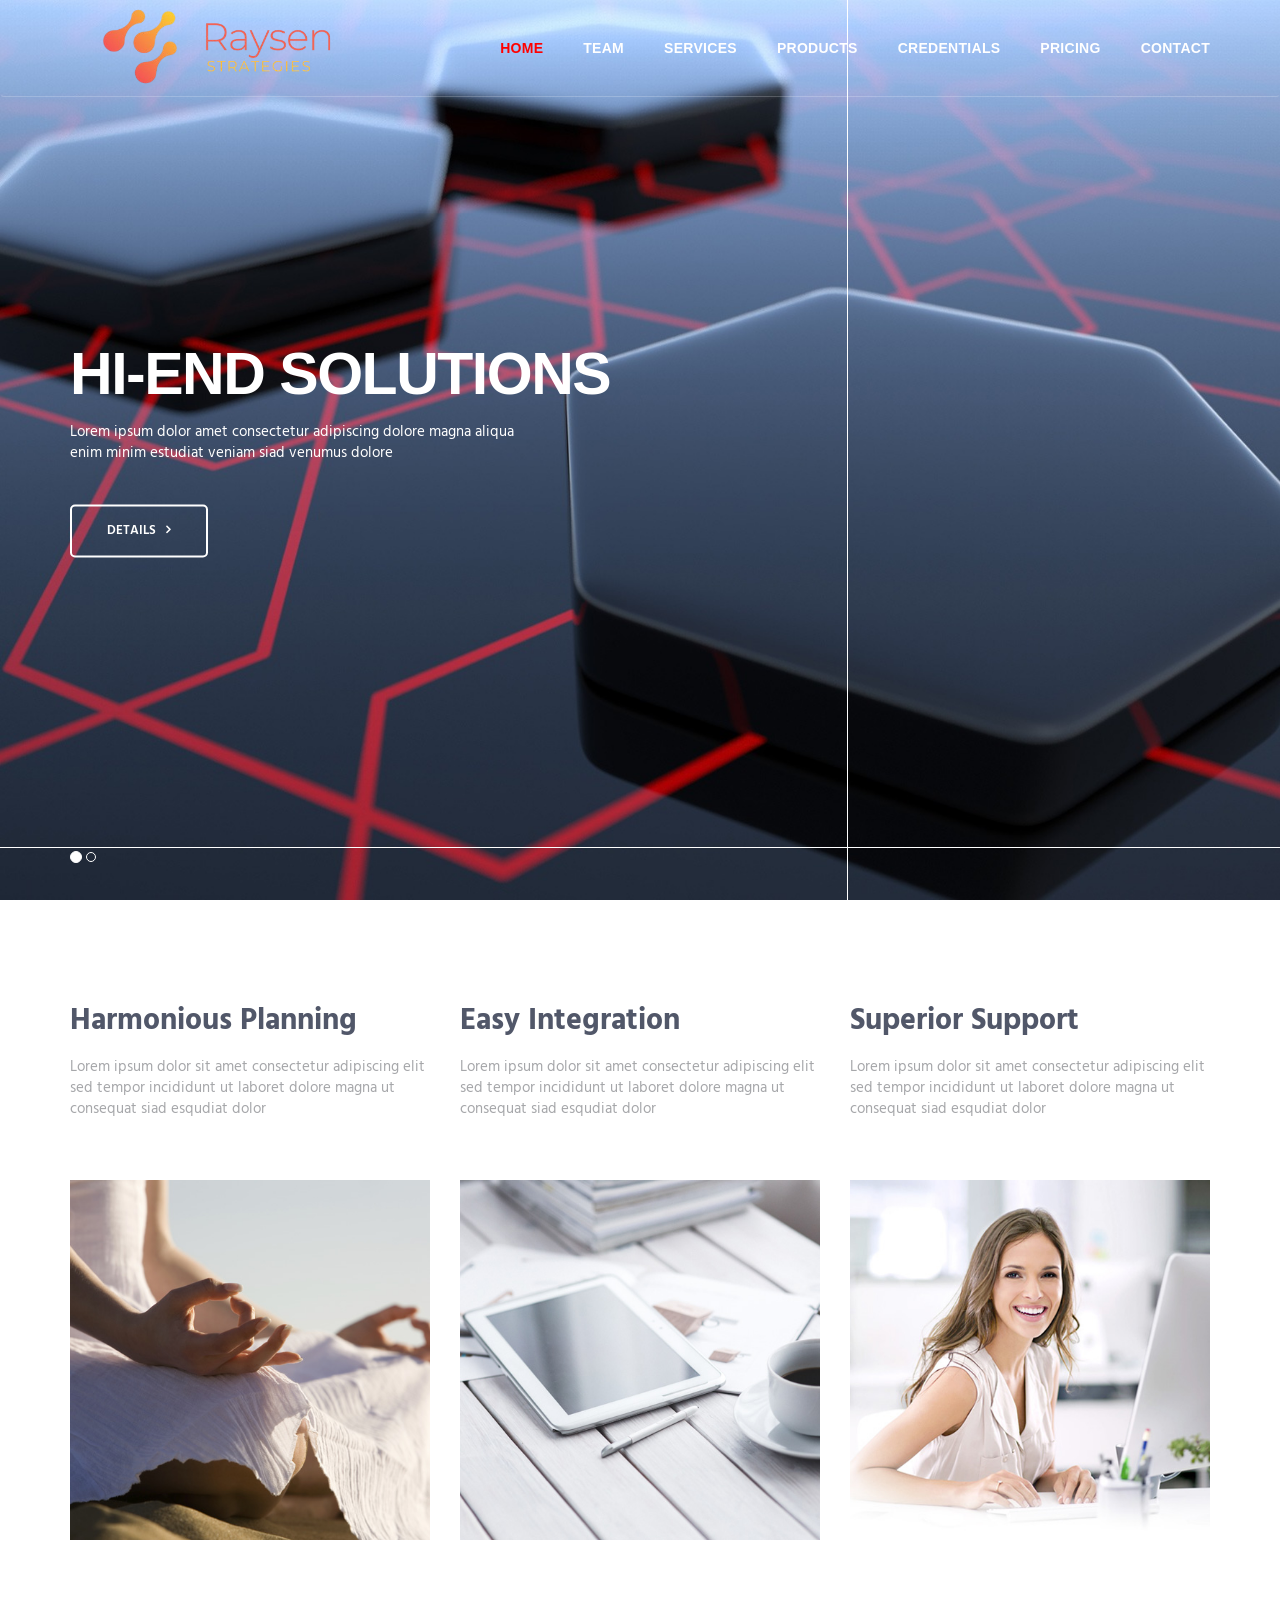
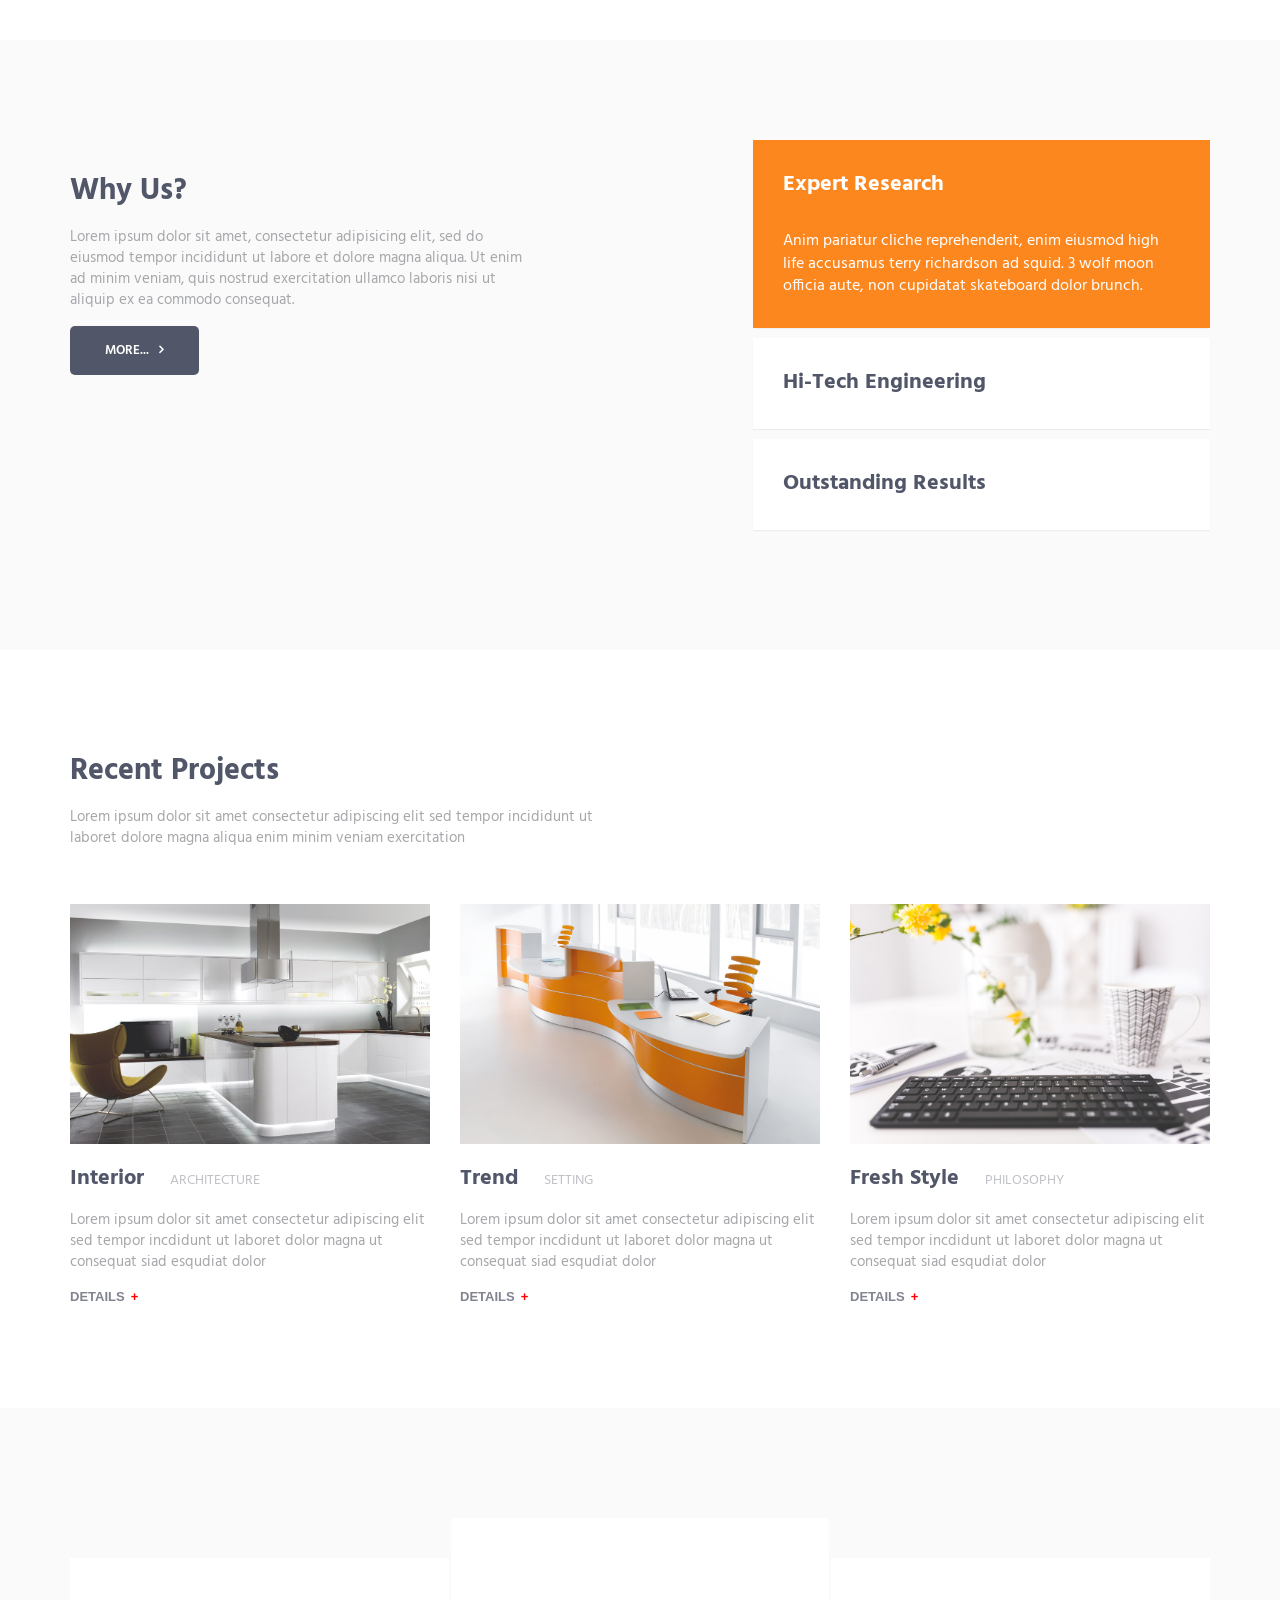
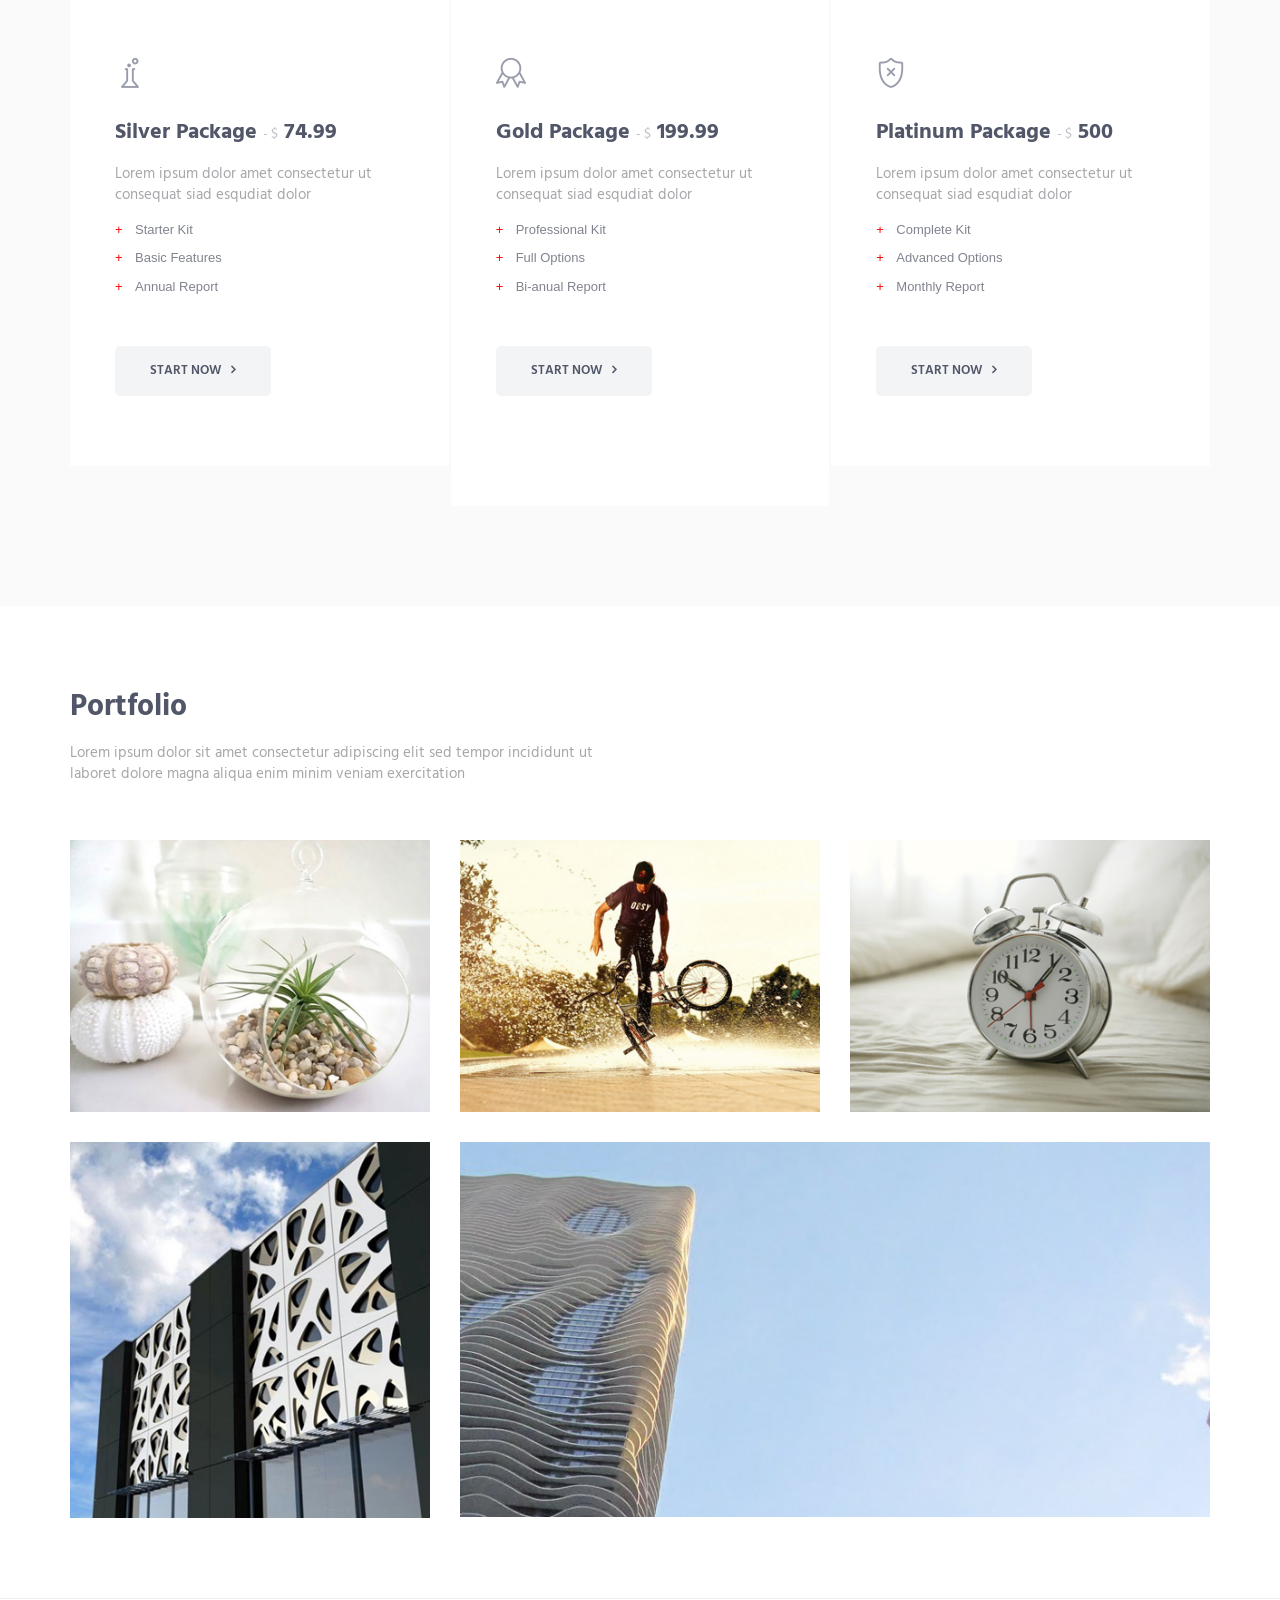
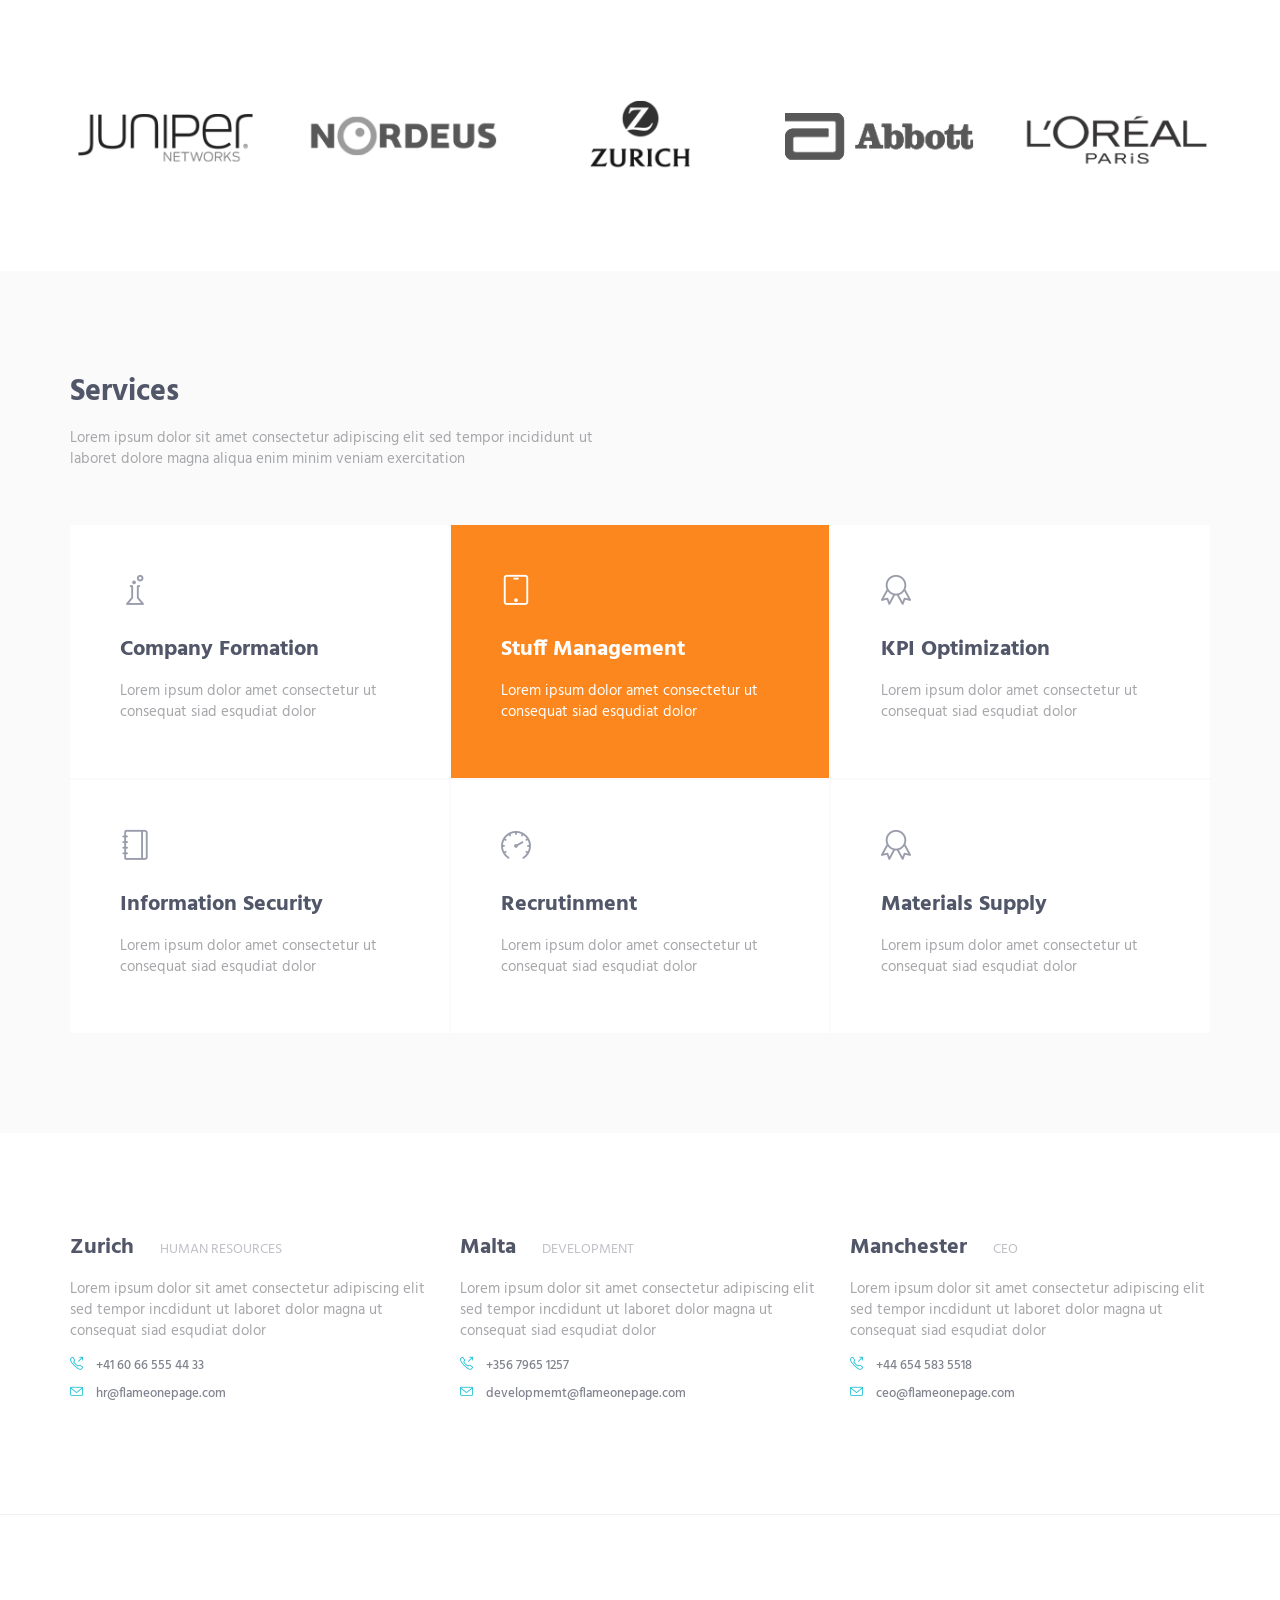
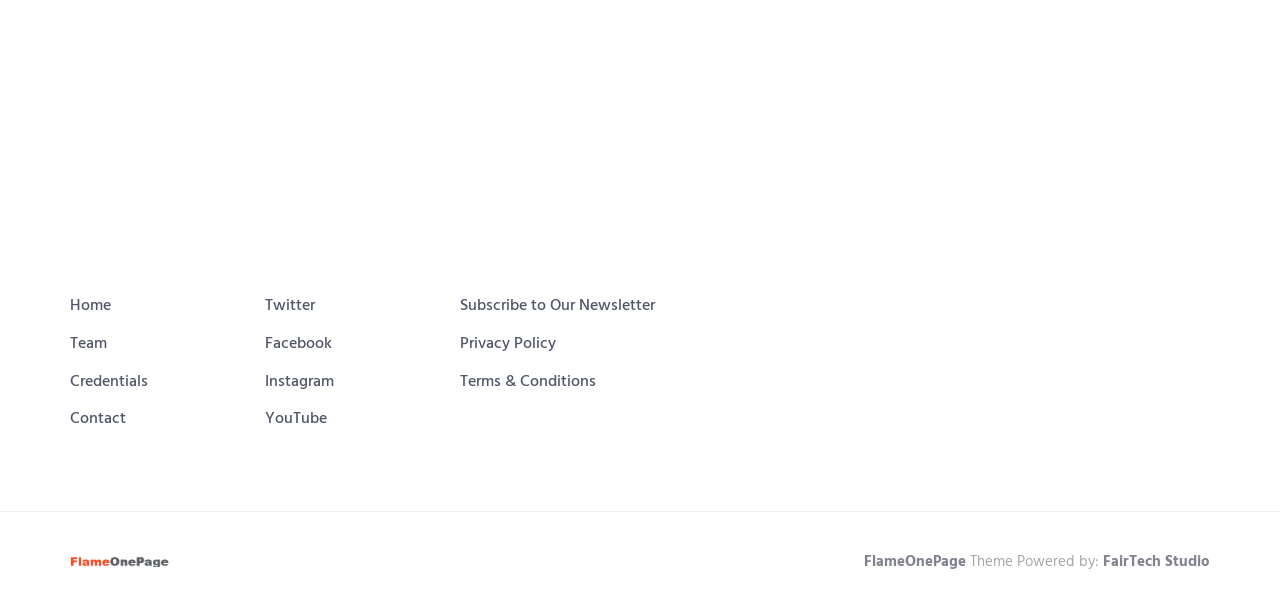
==== index.html @ 42875cc4 "initial" ====
<!DOCTYPE html>

<html lang="en" class="no-js">
   
    <head>
        <meta charset="utf-8"/>
        <title>Raysen Strategies by Shubham Rao</title>
        <meta http-equiv="X-UA-Compatible" content="IE=edge">
        <meta content="width=device-width, initial-scale=1" name="viewport"/>
        <meta content="FlameOnePage freebie theme for web startups by FairTech SEO." name="description"/>
        <meta content="FairTech" name="author"/>
        <link href="http://fonts.googleapis.com/css?family=Hind:300,400,500,600,700" rel="stylesheet" type="text/css">
		<link href="//netdna.bootstrapcdn.com/font-awesome/4.0.3/css/font-awesome.css" rel="stylesheet">
        <link href="vendor/simple-line-icons/simple-line-icons.min.css" rel="stylesheet" type="text/css"/>
        <link href="vendor/bootstrap/css/bootstrap.min.css" rel="stylesheet" type="text/css"/>
        <link href="css/animate.css" rel="stylesheet">
        <link href="vendor/swiper/css/swiper.min.css" rel="stylesheet" type="text/css"/>
        <link href="css/layout.min.css" rel="stylesheet" type="text/css"/>
        <link rel="shortcut icon" href="favicon.ico"/>
    </head>
   
  
    <body id="body" data-spy="scroll" data-target=".header">

          <header class="header navbar-fixed-top">
              <nav class="navbar" role="navigation">
                <div class="container">
                      <div class="menu-container js_nav-item">
                        <button type="button" class="navbar-toggle" data-toggle="collapse" data-target=".nav-collapse">
                            <span class="sr-only">Toggle navigation</span>
                            <span class="toggle-icon"></span>
                        </button>

                          <div class="logo">
                            <a class="logo-wrap" href="#body">
                                <img class="logo-img logo-img-main" src="img/logo6.png" alt="FlameOnePage Logo">
                                <img class="logo-img logo-img-active" src="img/logo6.png" alt="FlameOnePage Dark Logo">
                            </a>
                        </div>
                    </div>

                    <div class="collapse navbar-collapse nav-collapse">
					
					<!--div class="language-switcher">
					  <ul class="nav-lang">
                        <li><a class="active" href="#">EN</a></li>
					    <li><a href="#">DE</a></li>
						<li><a href="#">FR</a></li>
					  </ul>
					</div---> 
					
                        <div class="menu-container">
                            <ul class="nav navbar-nav navbar-nav-right">
                                <li class="js_nav-item nav-item"><a class="nav-item-child nav-item-hover" href="#body">Home</a></li>
                                <li class="js_nav-item nav-item"><a class="nav-item-child nav-item-hover" href="#about">Team</a></li>
								<li class="js_nav-item nav-item"><a class="nav-item-child nav-item-hover" href="#services">Services</a></li>
                                <li class="js_nav-item nav-item"><a class="nav-item-child nav-item-hover" href="#products">Products</a></li>
								<li class="js_nav-item nav-item"><a class="nav-item-child nav-item-hover" href="#work">Credentials</a></li>
                                <li class="js_nav-item nav-item"><a class="nav-item-child nav-item-hover" href="#pricing">Pricing</a></li>
                                <li class="js_nav-item nav-item"><a class="nav-item-child nav-item-hover" href="#contact">Contact</a></li>
                            </ul>
                        </div>
                    </div>
                </div>
            </nav>
			</header>
       
        <div id="carousel-example-generic" class="carousel slide" data-ride="carousel">
            <div class="container">
                <ol class="carousel-indicators">
                    <li data-target="#carousel-example-generic" data-slide-to="0" class="active"></li>
                    <li data-target="#carousel-example-generic" data-slide-to="1"></li>
                </ol>
            </div>

            <div class="carousel-inner" role="listbox">
                <div class="item active">
                    <img class="img-responsive" src="img/1920x1080/01.jpg" alt="Slider Image">
                    <div class="container">
                        <div class="carousel-centered">
                            <div class="margin-b-40">
                                <h1 class="carousel-title">Hi-End Solutions</h1>
                                <p class="color-white">Lorem ipsum dolor amet consectetur adipiscing dolore magna aliqua <br/> enim minim estudiat veniam siad venumus dolore</p>
                            </div>
                            <a href="#" class="btn-theme btn-theme-sm btn-white-brd text-uppercase">Details</a>
                        </div>
                    </div>
                </div>
                <div class="item">
                    <img class="img-responsive" src="img/1920x1080/02.jpg" alt="Slider Image">
                    <div class="container">
                        <div class="carousel-centered">
                            <div class="margin-b-40">
                                <h2 class="carousel-title">Personal Approach</h2>
                                <p class="color-white">Lorem ipsum dolor amet consectetur adipiscing dolore magna aliqua <br/> enim minim estudiat veniam siad venumus dolore</p>
                            </div>
                            <a href="#" class="btn-theme btn-theme-sm btn-white-brd text-uppercase">Take a Tour</a>
                        </div>
                    </div>
                </div>
            </div>
        </div>
        <!--========== SLIDER ==========-->

        <!--========== PAGE LAYOUT ==========-->
        <!-- About -->
        <div id="about">
            <div class="content-lg container">
                <!-- Masonry Grid -->
                <div class="masonry-grid row">
                    <div class="masonry-grid-sizer col-xs-6 col-sm-6 col-md-1"></div>
                    <div class="masonry-grid-item col-xs-12 col-sm-6 col-md-4 sm-margin-b-30">
                        <div class="margin-b-60">
                            <h2>Harmonious Planning</h2>
                            <p>Lorem ipsum dolor sit amet consectetur adipiscing elit sed tempor incididunt ut laboret dolore magna ut consequat siad esqudiat dolor</p>
                        </div>
                        <img class="full-width img-responsive wow fadeInUp" src="img/500x500/01.jpg" alt="Portfolio Image" data-wow-duration=".3" data-wow-delay=".2s">
                    </div>
                    <div class="masonry-grid-item col-xs-12 col-sm-6 col-md-4">
                        <div class="margin-b-60">
                          <h2>Easy Integration</h2>
                          <p>Lorem ipsum dolor sit amet consectetur adipiscing elit sed tempor incididunt ut laboret dolore magna ut consequat siad esqudiat dolor</p>  
                        </div>
						 <img class="full-width img-responsive wow fadeInUp" src="img/500x500/02.jpg" alt="Portfolio Image" data-wow-duration=".3" data-wow-delay=".3s">
                    </div>
                    <div class="masonry-grid-item col-xs-12 col-sm-6 col-md-4">
                        <div class="margin-t-60 margin-b-60">
                            <h2>Superior Support</h2>
                            <p>Lorem ipsum dolor sit amet consectetur adipiscing elit sed tempor incididunt ut laboret dolore magna ut consequat siad esqudiat dolor</p>
                        </div>
                        <img class="full-width img-responsive wow fadeInUp" src="img/500x500/03.jpg" alt="Portfolio Image" data-wow-duration=".3" data-wow-delay=".4s">
                    </div>
				</div>
                <!-- End Masonry Grid -->
            </div>
            
            <div class="bg-color-sky-light">
                <div class="content-lg container">
                    <div class="row">
                        <div class="col-md-5 col-sm-5 md-margin-b-60">
                            <div class="margin-t-50 margin-b-30">
                                <h2>Why Us?</h2>
                                <p>Lorem ipsum dolor sit amet, consectetur adipisicing elit, sed do eiusmod tempor incididunt ut labore et dolore magna aliqua. Ut enim ad minim veniam, quis nostrud exercitation ullamco laboris nisi ut aliquip ex ea commodo consequat.</p>
                            </div>
                            <a href="#" class="btn-theme btn-theme-sm btn-white-bg text-uppercase">More...</a>
                        </div>
                        <div class="col-md-5 col-sm-7 col-md-offset-2">
                            <!-- Accordion -->
                            <div class="accordion">
                                <div class="panel-group" id="accordion" role="tablist" aria-multiselectable="true">
                                    <div class="panel panel-default">
                                        <div class="panel-heading" role="tab" id="headingOne">
                                            <h4 class="panel-title">
                                                <a class="panel-title-child" role="button" data-toggle="collapse" data-parent="#accordion" href="#collapseOne" aria-expanded="true" aria-controls="collapseOne">
                                                    Expert Research
                                                </a>
                                            </h4>
                                        </div>
                                        <div id="collapseOne" class="panel-collapse collapse in" role="tabpanel" aria-labelledby="headingOne">
                                            <div class="panel-body">
                                                Anim pariatur cliche reprehenderit, enim eiusmod high life accusamus terry richardson ad squid. 3 wolf moon officia aute, non cupidatat skateboard dolor brunch.
                                            </div>
                                        </div>
                                    </div>
                                    <div class="panel panel-default">
                                        <div class="panel-heading" role="tab" id="headingTwo">
                                            <h4 class="panel-title">
                                                <a class="collapsed panel-title-child" role="button" data-toggle="collapse" data-parent="#accordion" href="#collapseTwo" aria-expanded="false" aria-controls="collapseTwo">
                                                    Hi-Tech Engineering
                                                </a>
                                            </h4>
                                        </div>
                                        <div id="collapseTwo" class="panel-collapse collapse" role="tabpanel" aria-labelledby="headingTwo">
                                            <div class="panel-body">
                                                Anim pariatur cliche reprehenderit, enim eiusmod high life accusamus terry richardson ad squid. 3 wolf moon officia aute, non cupidatat skateboard dolor brunch.
                                            </div>
                                        </div>
                                    </div>
                                    <div class="panel panel-default">
                                        <div class="panel-heading" role="tab" id="headingThree">
                                            <h4 class="panel-title">
                                                <a class="collapsed panel-title-child" role="button" data-toggle="collapse" data-parent="#accordion" href="#collapseThree" aria-expanded="false" aria-controls="collapseThree">
                                                    Outstanding Results
                                                </a>
                                            </h4>
                                        </div>
                                        <div id="collapseThree" class="panel-collapse collapse" role="tabpanel" aria-labelledby="headingThree">
                                            <div class="panel-body">
                                                Anim pariatur cliche reprehenderit, enim eiusmod high life accusamus terry richardson ad squid. 3 wolf moon officia aute, non cupidatat skateboard dolor brunch.
                                            </div>
                                        </div>
                                    </div>
                                </div>
                            </div>
                            <!-- End Accodrion -->
                        </div>
                    </div>
                    <!--// end row -->
                </div>
            </div>
        </div>
        <!-- End About -->

        <!-- Latest Products -->
        <div id="products">
            <div class="content-lg container">
                <div class="row margin-b-40">
                    <div class="col-sm-6">
                        <h2>Recent Projects</h2>
                        <p>Lorem ipsum dolor sit amet consectetur adipiscing elit sed tempor incididunt ut laboret dolore magna aliqua enim minim veniam exercitation</p>
                    </div>
                </div>
                <!--// end row -->

                <div class="row">
                    <!-- Latest Products -->
                    <div class="col-sm-4 sm-margin-b-50">
                        <div class="margin-b-20">
                            <img class="img-responsive" src="img/970x647/01.jpg" alt="Latest Products Image">
                        </div>
                        <h4><a href="#">Interior</a> <span class="text-uppercase margin-l-20">Architecture</span></h4>
                        <p>Lorem ipsum dolor sit amet consectetur adipiscing elit sed tempor incdidunt ut laboret dolor magna ut consequat siad esqudiat dolor</p>
                        <a class="link" href="#">Details</a>
                    </div>
                    <!-- End Latest Products -->

                    <!-- Latest Products -->
                    <div class="col-sm-4 sm-margin-b-50">
                        <div class="margin-b-20">
                            <img class="img-responsive" src="img/970x647/02.jpg" alt="Latest Products Image">
                        </div>
                        <h4><a href="#">Trend</a> <span class="text-uppercase margin-l-20">Setting</span></h4>
                        <p>Lorem ipsum dolor sit amet consectetur adipiscing elit sed tempor incdidunt ut laboret dolor magna ut consequat siad esqudiat dolor</p>
                        <a class="link" href="#">Details</a>
                    </div>
                    <!-- End Latest Products -->

                    <!-- Latest Products -->
                    <div class="col-sm-4 sm-margin-b-50">
                        <div class="margin-b-20">
                            <img class="img-responsive" src="img/970x647/03.jpg" alt="Latest Products Image">
                        </div>
                        <h4><a href="#">Fresh Style</a> <span class="text-uppercase margin-l-20">Philosophy</span></h4>
                        <p>Lorem ipsum dolor sit amet consectetur adipiscing elit sed tempor incdidunt ut laboret dolor magna ut consequat siad esqudiat dolor</p>
                        <a class="link" href="#">Details</a>
                    </div>
                    <!-- End Latest Products -->
                </div>
                <!--// end row -->
            </div>
        </div>
        <!-- End Latest Products -->

        <!-- Pricing -->
        <div id="pricing">
            <div class="bg-color-sky-light">
                <div class="content-lg container">
                    <div class="row row-space-1">
                        <div class="col-sm-4 sm-margin-b-2">
                            <!-- Pricing -->
                            <div class="pricing">
                                <div class="margin-b-30">
                                    <i class="pricing-icon icon-chemistry"></i>
                                    <h3>Silver Package <span> - $</span> 74.99</h3>
                                    <p>Lorem ipsum dolor amet consectetur ut consequat siad esqudiat dolor</p>
                                </div>
                                <ul class="list-unstyled pricing-list margin-b-50">
                                    <li class="pricing-list-item">Starter Kit</li>
                                    <li class="pricing-list-item">Basic Features</li>
                                    <li class="pricing-list-item">Annual Report</li>
                                </ul>
                                <a href="pricing.html" class="btn-theme btn-theme-sm btn-default-bg text-uppercase">Start Now</a>
                            </div>
                            <!-- End Pricing -->
                        </div>
                        <div class="col-sm-4 sm-margin-b-2">
                            <!-- Pricing -->
                            <div class="pricing pricing-active">
                                <div class="margin-b-30">
                                    <i class="pricing-icon icon-badge"></i>
                                    <h3>Gold Package <span> - $</span> 199.99</h3>
                                    <p>Lorem ipsum dolor amet consectetur ut consequat siad esqudiat dolor</p>
                                </div>
                                <ul class="list-unstyled pricing-list margin-b-50">
                                    <li class="pricing-list-item">Professional Kit</li>
                                    <li class="pricing-list-item">Full Options</li>
                                    <li class="pricing-list-item">Bi-anual Report</li>
                                </ul>
                                <a href="pricing.html" class="btn-theme btn-theme-sm btn-default-bg text-uppercase">Start Now</a>
                            </div>
                            <!-- End Pricing -->
                        </div>
                        <div class="col-sm-4">
                            <!-- Pricing -->
                            <div class="pricing">
                                <div class="margin-b-30">
                                    <i class="pricing-icon icon-shield"></i>
                                    <h3>Platinum Package <span> - $</span> 500</h3>
                                    <p>Lorem ipsum dolor amet consectetur ut consequat siad esqudiat dolor</p>
                                </div>
                                <ul class="list-unstyled pricing-list margin-b-50">
                                    <li class="pricing-list-item">Complete Kit</li>
                                    <li class="pricing-list-item">Advanced Options</li>
                                    <li class="pricing-list-item">Monthly Report</li>
                                </ul>
                                <a href="pricing.html" class="btn-theme btn-theme-sm btn-default-bg text-uppercase">Start Now</a>
                            </div>
                            <!-- End Pricing -->
                        </div>
                    </div>
                    <!--// end row -->
                </div>
            </div>
        </div>
        <!-- End Pricing -->

        <!-- Work -->
        <div id="work">
            <div class="section-seperator">
                <div class="content-md container">
                    <div class="row margin-b-40">
                        <div class="col-sm-6">
                            <h2>Portfolio</h2>
                            <p>Lorem ipsum dolor sit amet consectetur adipiscing elit sed tempor incididunt ut laboret dolore magna aliqua enim minim veniam exercitation</p>
                        </div>
                    </div>
                    <!--// end row -->

                    <!-- Masonry Grid -->
                    <div class="masonry-grid row">


                        <div class="masonry-grid-item col-xs-12 col-sm-6 col-md-4 md-margin-b-30">
                            <!-- Work -->
                            <div class="work work-popup-trigger">
                                <div class="work-overlay">
                                    <img class="full-width img-responsive" src="img/397x300/01.jpg" alt="Portfolio Image">
                                </div>
                                <div class="work-popup-overlay">
                                    <div class="work-popup-content">
                                        <a href="javascript:void(0);" class="work-popup-close">Hide</a>
                                        <div class="margin-b-30">
                                            <h3 class="margin-b-5">Art Of Coding</h3>
                                            <span>Clean &amp; Minimalistic Design</span>
                                        </div>
                                        <div class="row">
                                            <div class="col-sm-8 work-popup-content-divider sm-margin-b-20">
                                                <div class="margin-t-10 sm-margin-t-0">
                                                    <p>Duis aute irure dolor in reprehenderit in voluptate velit esse cillum dolore eu fugiat nulla pariatur. Excepteur sint occaecat cupidatat non proident, sunt in culpa qui officia deserunt mollit anim id est laborum.</p>
                                                    <p>Lorem ipsum dolor sit amet, consectetur adipisicing elit, sed do eiusmod tempor incididunt ut labore et dolore magna aliqua. Ut enim ad minim veniam, quis nostrud.</p>
                                                    <ul class="list-inline work-popup-tag">
                                                        <li class="work-popup-tag-item"><a class="work-popup-tag-link" href="#">Strategy,</a></li>
                                                        <li class="work-popup-tag-item"><a class="work-popup-tag-link" href="#">Implementation,</a></li>
                                                        <li class="work-popup-tag-item"><a class="work-popup-tag-link" href="#">Credentials</a></li>
                                                    </ul>
                                                </div>
                                            </div>
                                            <div class="col-sm-4">
                                                <div class="margin-t-10 sm-margin-t-0">
                                                    <p class="margin-b-5"><strong>Project Manager:</strong> Boris Becker</p>
                                                    <p class="margin-b-5"><strong>Executive:</strong> Heike Macatsch</p>
                                                    <p class="margin-b-5"><strong>Architect:</strong> Oliver Pocher</p>
                                                    <p class="margin-b-5"><strong>Client:</strong> FairTech</p>
                                                </div>
                                            </div>
                                        </div>
                                    </div>
                                </div>
                            </div>
                            <!-- End Work -->
                        </div>
                        <div class="masonry-grid-item col-xs-12 col-sm-6 col-md-4 md-margin-b-30">
                            <!-- Work -->
                            <div class="work work-popup-trigger">
                                <div class="work-overlay">
                                    <img class="full-width img-responsive" src="img/397x300/02.jpg" alt="Portfolio Image">
                                </div>
                                <div class="work-popup-overlay">
                                    <div class="work-popup-content">
                                        <a href="javascript:void(0);" class="work-popup-close">Hide</a>
                                        <div class="margin-b-30">
                                            <h3 class="margin-b-5">Art Of Coding</h3>
                                            <span>Clean &amp; Minimalistic Design</span>
                                        </div>
                                        <div class="row">
                                            <div class="col-sm-8 work-popup-content-divider sm-margin-b-20">
                                                <div class="margin-t-10 sm-margin-t-0">
                                                    <p>Duis aute irure dolor in reprehenderit in voluptate velit esse cillum dolore eu fugiat nulla pariatur. Excepteur sint occaecat cupidatat non proident, sunt in culpa qui officia deserunt mollit anim id est laborum.</p>
                                                    <p>Lorem ipsum dolor sit amet, consectetur adipisicing elit, sed do eiusmod tempor incididunt ut labore et dolore magna aliqua. Ut enim ad minim veniam, quis nostrud.</p>
                                                    <ul class="list-inline work-popup-tag">
                                                        <li class="work-popup-tag-item"><a class="work-popup-tag-link" href="#">Strategy,</a></li>
                                                        <li class="work-popup-tag-item"><a class="work-popup-tag-link" href="#">Implementation,</a></li>
                                                        <li class="work-popup-tag-item"><a class="work-popup-tag-link" href="#">Credentials</a></li>
                                                    </ul>
                                                </div>
                                            </div>
                                            <div class="col-sm-4">
                                                <div class="margin-t-10 sm-margin-t-0">
                                                    <p class="margin-b-5"><strong>Project Manager:</strong> Boris Becker</p>
                                                    <p class="margin-b-5"><strong>Executive:</strong> Heike Macatsch</p>
                                                    <p class="margin-b-5"><strong>Architect:</strong> Oliver Pocher</p>
                                                    <p class="margin-b-5"><strong>Client:</strong> Keenthemes</p>
                                                </div>
                                            </div>
                                        </div>
                                    </div>
                                </div>
                            </div>
                            <!-- End Work -->
                        </div>
                        <div class="masonry-grid-item col-xs-12 col-sm-6 col-md-4">
                            <!-- Work -->
                            <div class="work work-popup-trigger">
                                <div class="work-overlay">
                                    <img class="full-width img-responsive" src="img/397x300/03.jpg" alt="Portfolio Image">
                                </div>
                                <div class="work-popup-overlay">
                                    <div class="work-popup-content">
                                        <a href="javascript:void(0);" class="work-popup-close">Hide</a>
                                        <div class="margin-b-30">
                                            <h3 class="margin-b-5">Art Of Coding</h3>
                                            <span>Clean &amp; Minimalistic Design</span>
                                        </div>
                                        <div class="row">
                                            <div class="col-sm-8 work-popup-content-divider sm-margin-b-20">
                                                <div class="margin-t-10 sm-margin-t-0">
                                                    <p>Duis aute irure dolor in reprehenderit in voluptate velit esse cillum dolore eu fugiat nulla pariatur. Excepteur sint occaecat cupidatat non proident, sunt in culpa qui officia deserunt mollit anim id est laborum.</p>
                                                    <p>Lorem ipsum dolor sit amet, consectetur adipisicing elit, sed do eiusmod tempor incididunt ut labore et dolore magna aliqua. Ut enim ad minim veniam, quis nostrud.</p>
                                                    <ul class="list-inline work-popup-tag">
                                                        <li class="work-popup-tag-item"><a class="work-popup-tag-link" href="#">Strategy,</a></li>
                                                        <li class="work-popup-tag-item"><a class="work-popup-tag-link" href="#">Implementation,</a></li>
                                                        <li class="work-popup-tag-item"><a class="work-popup-tag-link" href="#">Credentials</a></li>
                                                    </ul>
                                                </div>
                                            </div>
                                            <div class="col-sm-4">
                                                <div class="margin-t-10 sm-margin-t-0">
                                                    <p class="margin-b-5"><strong>Project Manager:</strong> Boris Becker</p>
                                                    <p class="margin-b-5"><strong>Executive:</strong> Heike Macatsch</p>
                                                    <p class="margin-b-5"><strong>Architect:</strong> Oliver Pocher</p>
                                                    <p class="margin-b-5"><strong>Client:</strong> Keenthemes</p>
                                                </div>
                                            </div>
                                        </div>
                                    </div>
                                </div>
                            </div>
                            <!-- End Work -->
                        </div>
						<div class="masonry-grid-sizer col-xs-6 col-sm-6 col-md-1"></div>
						<div class="masonry-grid-item col-xs-12 col-sm-6 col-md-4 margin-b-30">
                            <!-- Work -->
                            <div class="work work-popup-trigger">
                                <div class="work-overlay">
                                    <img class="full-width img-responsive" src="img/397x415/01.jpg" alt="Portfolio Image">
                                </div>
                                <div class="work-popup-overlay">
                                    <div class="work-popup-content">
                                        <a href="javascript:void(0);" class="work-popup-close">Hide</a>
                                        <div class="margin-b-30">
                                            <h3 class="margin-b-5">Art Of Coding</h3>
                                            <span>Clean &amp; Minimalistic Design</span>
                                        </div>
                                        <div class="row">
                                            <div class="col-sm-8 work-popup-content-divider sm-margin-b-20">
                                                <div class="margin-t-10 sm-margin-t-0">
                                                    <p>Duis aute irure dolor in reprehenderit in voluptate velit esse cillum dolore eu fugiat nulla pariatur. Excepteur sint occaecat cupidatat non proident, sunt in culpa qui officia deserunt mollit anim id est laborum.</p>
                                                    <p>Lorem ipsum dolor sit amet, consectetur adipisicing elit, sed do eiusmod tempor incididunt ut labore et dolore magna aliqua. Ut enim ad minim veniam, quis nostrud.</p>
                                                    <ul class="list-inline work-popup-tag">
                                                        <li class="work-popup-tag-item"><a class="work-popup-tag-link" href="#">Strategy,</a></li>
                                                        <li class="work-popup-tag-item"><a class="work-popup-tag-link" href="#">Implementation,</a></li>
                                                        <li class="work-popup-tag-item"><a class="work-popup-tag-link" href="#">Credentials</a></li>
                                                    </ul>
                                                </div>
                                            </div>
                                            <div class="col-sm-4">
                                                <div class="margin-t-10 sm-margin-t-0">
                                                    <p class="margin-b-5"><strong>Project Manager:</strong> Boris Becker</p>
                                                    <p class="margin-b-5"><strong>Executive:</strong> Heike Macatsch</p>
                                                    <p class="margin-b-5"><strong>Architect:</strong> Oliver Pocher</p>
                                                    <p class="margin-b-5"><strong>Client:</strong> FairTech</p>
                                                </div>
                                            </div>
                                        </div>
                                    </div>
                                </div>
                            </div>
                            <!-- End Work -->
                        </div>
                        <div class="masonry-grid-item col-xs-12 col-sm-6 col-md-8 margin-b-30">
                            <!-- Work -->
                            <div class="work work-popup-trigger">
                                <div class="work-overlay">
                                    <img class="full-width img-responsive" src="img/800x400/01.jpg" alt="Portfolio Image">
                                </div>
                                <div class="work-popup-overlay">
                                    <div class="work-popup-content">
                                        <a href="javascript:void(0);" class="work-popup-close">Hide</a>
                                        <div class="margin-b-30">
                                            <h3 class="margin-b-5">Art Of Coding</h3>
                                            <span>Clean &amp; Minimalistic Design</span>
                                        </div>
                                        <div class="row">
                                            <div class="col-sm-8 work-popup-content-divider sm-margin-b-20">
                                                <div class="margin-t-10 sm-margin-t-0">
                                                    <p>Duis aute irure dolor in reprehenderit in voluptate velit esse cillum dolore eu fugiat nulla pariatur. Excepteur sint occaecat cupidatat non proident, sunt in culpa qui officia deserunt mollit anim id est laborum.</p>
                                                    <p>Lorem ipsum dolor sit amet, consectetur adipisicing elit, sed do eiusmod tempor incididunt ut labore et dolore magna aliqua. Ut enim ad minim veniam, quis nostrud.</p>
                                                    <ul class="list-inline work-popup-tag">
                                                        <li class="work-popup-tag-item"><a class="work-popup-tag-link" href="#">Strategy,</a></li>
                                                        <li class="work-popup-tag-item"><a class="work-popup-tag-link" href="#">Implementation,</a></li>
                                                        <li class="work-popup-tag-item"><a class="work-popup-tag-link" href="#">Credentials</a></li>
                                                    </ul>
                                                </div>
                                            </div>
                                            <div class="col-sm-4">
                                                <div class="margin-t-10 sm-margin-t-0">
                                                    <p class="margin-b-5"><strong>Project Manager:</strong> Boris Becker</p>
                                                    <p class="margin-b-5"><strong>Executive:</strong> Heike Macatsch</p>
                                                    <p class="margin-b-5"><strong>Architect:</strong> Oliver Pocher</p>
                                                    <p class="margin-b-5"><strong>Client:</strong> FairTech</p>
                                                </div>
                                            </div>
                                        </div>
                                    </div>
                                </div>
                            </div>
                            <!-- End Work -->
                        </div>
                    </div>
                    <!-- End Masonry Grid -->
                </div>
            </div>
            
            <!-- Clients -->
            <div class="content-lg container">
                <!-- Swiper Clients -->
                <div class="swiper-slider swiper-clients">
                    <!-- Swiper Wrapper -->
                    <div class="swiper-wrapper">
                        <div class="swiper-slide">
                            <img class="swiper-clients-img" src="img/clients/01.png" alt="Clients Logo">
                        </div>
                        <div class="swiper-slide">
                            <img class="swiper-clients-img" src="img/clients/02.png" alt="Clients Logo">
                        </div>
                        <div class="swiper-slide">
                            <img class="swiper-clients-img" src="img/clients/03.png" alt="Clients Logo">
                        </div>
                        <div class="swiper-slide">
                            <img class="swiper-clients-img" src="img/clients/04.png" alt="Clients Logo">
                        </div>
                        <div class="swiper-slide">
                            <img class="swiper-clients-img" src="img/clients/05.png" alt="Clients Logo">
                        </div>
                        <div class="swiper-slide">
                            <img class="swiper-clients-img" src="img/clients/06.png" alt="Clients Logo">
                        </div>
                    </div>
                    <!-- End Swiper Wrapper -->
                </div>
                <!-- End Swiper Clients -->
            </div>
            <!-- End Clients -->
        </div>
        <!-- End Work -->

        <!-- Services -->
        <div id="services">
            <div class="bg-color-sky-light" data-auto-height="true">
                <div class="content-lg container">
                    <div class="row margin-b-40">
                        <div class="col-sm-6">
                            <h2>Services</h2>
                            <p>Lorem ipsum dolor sit amet consectetur adipiscing elit sed tempor incididunt ut laboret dolore magna aliqua enim minim veniam exercitation</p>
                        </div>
                    </div>
                    <!--// end row -->

                    <div class="row row-space-1 margin-b-2">
                        <div class="col-sm-4 sm-margin-b-2">
                            <div class="service" data-height="height">
                                <div class="service-element">
                                    <i class="service-icon icon-chemistry"></i>
                                </div>
                                <div class="service-info">
                                    <h3>Company Formation</h3>
                                    <p class="margin-b-5">Lorem ipsum dolor amet consectetur ut consequat siad esqudiat dolor</p>
                                </div>
                                <a href="#" class="content-wrapper-link"></a>    
                            </div>
                        </div>
                        <div class="col-sm-4 sm-margin-b-2">
                            <div class="service bg-color-base" data-height="height">
                                <div class="service-element">
                                    <i class="service-icon color-white icon-screen-tablet"></i>
                                </div>
                                <div class="service-info">
                                    <h3 class="color-white">Stuff Management</h3>
                                    <p class="color-white margin-b-5">Lorem ipsum dolor amet consectetur ut consequat siad esqudiat dolor</p>
                                </div>
                                <a href="#" class="content-wrapper-link"></a>    
                            </div>
                        </div>
                        <div class="col-sm-4">
                            <div class="service" data-height="height">
                                <div class="service-element">
                                    <i class="service-icon icon-badge"></i>
                                </div>
                                <div class="service-info">
                                    <h3>KPI Optimization</h3>
                                    <p class="margin-b-5">Lorem ipsum dolor amet consectetur ut consequat siad esqudiat dolor</p>
                                </div>
                                <a href="#" class="content-wrapper-link"></a>    
                            </div>
                        </div>
                    </div>
                    <!--// end row -->

                    <div class="row row-space-1">
                        <div class="col-sm-4 sm-margin-b-2">
                            <div class="service" data-height="height">
                                <div class="service-element">
                                    <i class="service-icon icon-notebook"></i>
                                </div>
                                <div class="service-info">
                                    <h3>Information Security</h3>
                                    <p class="margin-b-5">Lorem ipsum dolor amet consectetur ut consequat siad esqudiat dolor</p>
                                </div>
                                <a href="#" class="content-wrapper-link"></a>    
                            </div>
                        </div>
                        <div class="col-sm-4 sm-margin-b-2">
                            <div class="service" data-height="height">
                                <div class="service-element">
                                    <i class="service-icon icon-speedometer"></i>
                                </div>
                                <div class="service-info">
                                    <h3>Recrutinment</h3>
                                    <p class="margin-b-5">Lorem ipsum dolor amet consectetur ut consequat siad esqudiat dolor</p>
                                </div>
                                <a href="#" class="content-wrapper-link"></a>    
                            </div>
                        </div>
                        <div class="col-sm-4">
                            <div class="service" data-height="height">
                                <div class="service-element">
                                    <i class="service-icon icon-badge"></i>
                                </div>
                                <div class="service-info">
                                    <h3>Materials Supply</h3>
                                    <p class="margin-b-5">Lorem ipsum dolor amet consectetur ut consequat siad esqudiat dolor</p>
                                </div>
                                <a href="#" class="content-wrapper-link"></a>    
                            </div>
                        </div>
                    </div>
                    <!--// end row -->
                </div>
            </div>
        </div>
        <!-- End Service -->
            
        <!-- Contact -->
        <div id="contact">
            <!-- Contact List -->
            <div class="section-seperator">
                <div class="content-lg container">
                    <div class="row">
                        <!-- Contact List -->
                        <div class="col-sm-4 sm-margin-b-50">
                            <h3><a href="http://ft-seo.ch/">Zurich</a> <span class="text-uppercase margin-l-20">Human Resources</span></h3>
                            <p>Lorem ipsum dolor sit amet consectetur adipiscing elit sed tempor incdidunt ut laboret dolor magna ut consequat siad esqudiat dolor</p>
                            <ul class="list-unstyled contact-list">
                                <li><i class="margin-r-10 color-base icon-call-out"></i> +41 60 66 555 44 33</li>
                                <li><i class="margin-r-10 color-base icon-envelope"></i> hr@flameonepage.com</li>
                            </ul>
                        </div>
                        <!-- End Contact List -->

                        <!-- Contact List -->
                        <div class="col-sm-4 sm-margin-b-50">
                            <h3><a href="http://ft-seo.ch/">Malta</a> <span class="text-uppercase margin-l-20">Development</span></h3>
                            <p>Lorem ipsum dolor sit amet consectetur adipiscing elit sed tempor incdidunt ut laboret dolor magna ut consequat siad esqudiat dolor</p>
                            <ul class="list-unstyled contact-list">
                                <li><i class="margin-r-10 color-base icon-call-out"></i> +356 7965 1257</li>
                                <li><i class="margin-r-10 color-base icon-envelope"></i> developmemt@flameonepage.com</li>
                            </ul>
                        </div>
                        <!-- End Contact List -->

                        <!-- Contact List -->
                        <div class="col-sm-4 sm-margin-b-50">
                            <h3><a href="http://ft-seo.ch/">Manchester</a> <span class="text-uppercase margin-l-20">CEO</span></h3>
                            <p>Lorem ipsum dolor sit amet consectetur adipiscing elit sed tempor incdidunt ut laboret dolor magna ut consequat siad esqudiat dolor</p>
                            <ul class="list-unstyled contact-list">
                                <li><i class="margin-r-10 color-base icon-call-out"></i> +44 654 583 5518</li>
                                <li><i class="margin-r-10 color-base icon-envelope"></i> ceo@flameonepage.com</li>
                            </ul>
                        </div>
                        <!-- End Contact List -->
                    </div>
                    <!--// end row -->
                </div>
            </div>
            <!-- End Contact List -->
            
            <!-- Google Map -->
            <div class="map height-300">
			<iframe src="https://www.google.com/maps/embed?pb=!1m18!1m12!1m3!1d2724.0694570748947!2d7.455080415208266!3d46.94067397914616!2m3!1f0!2f0!3f0!3m2!1i1024!2i768!4f13.1!3m3!1m2!1s0x478e39d0cf20e8d1%3A0x9daac4cd3043d067!2sThunstrasse+50%2C+3005+Bern%2C+Switzerland!5e0!3m2!1sen!2sin!4v1496749852928" width="100%" height="100%" frameborder="0" style="border:0" allowfullscreen></iframe>
			</div>
        </div>
        <!-- End Contact -->
        <!--========== END PAGE LAYOUT ==========-->

        <!--========== FOOTER ==========-->
        <footer class="footer">
            <!-- Links -->
            <div class="section-seperator">
                <div class="content-md container">
                    <div class="row">
                        <div class="col-sm-2 sm-margin-b-30">
                            <!-- List -->
                            <ul class="list-unstyled footer-list">
                                <li class="footer-list-item"><a href="#body">Home</a></li>
                                <li class="footer-list-item"><a href="#about">Team</a></li>
                                <li class="footer-list-item"><a href="#work">Credentials</a></li>
                                <li class="footer-list-item"><a href="#contact">Contact</a></li>
                            </ul>
                            <!-- End List -->
                        </div>
                        <div class="col-sm-2 sm-margin-b-30">
                            <!-- List -->
                            <ul class="list-unstyled footer-list">
                                <li class="footer-list-item"><a href="#">Twitter</a></li>
                                <li class="footer-list-item"><a href="#">Facebook</a></li>
                                <li class="footer-list-item"><a href="#">Instagram</a></li>
                                <li class="footer-list-item"><a href="#">YouTube</a></li>
                            </ul>
                            <!-- End List -->
                        </div>
                        <div class="col-sm-3">
                            <!-- List -->
                            <ul class="list-unstyled footer-list">
                                <li class="footer-list-item"><a href="#">Subscribe to Our Newsletter</a></li>
                                <li class="footer-list-item"><a href="#">Privacy Policy</a></li>
                                <li class="footer-list-item"><a href="#">Terms &amp; Conditions</a></li>
                            </ul>
                            <!-- End List -->
                        </div>
                    </div>
                    <!--// end row -->
                </div>
            </div>
            <!-- End Links -->

            <!-- Copyright -->
            <div class="content container">
                <div class="row">
                    <div class="col-xs-6">
                        <img class="footer-logo" src="img/logo-dark.png" alt="flameonepage Logo">
                    </div>
                    <div class="col-xs-6 text-right">
                        <p class="margin-b-0"><a class="fweight-700" href="#">FlameOnePage</a> Theme Powered by: <a class="fweight-700" href="http://ft-seo.ch/">FairTech Studio</a></p>
                    </div>
                </div>
                <!--// end row -->
            </div>
            <!-- End Copyright -->
        </footer>
        <!--========== END FOOTER ==========-->

        <!-- Back To Top -->
        <a href="javascript:void(0);" class="js-back-to-top back-to-top">Top</a>

        <!-- JAVASCRIPTS(Load javascripts at bottom, this will reduce page load time) -->
        <!-- CORE PLUGINS -->
        <script src="vendor/jquery.min.js" type="text/javascript"></script>
        <script src="vendor/jquery-migrate.min.js" type="text/javascript"></script>
        <script src="vendor/bootstrap/js/bootstrap.min.js" type="text/javascript"></script>

        <!-- PAGE LEVEL PLUGINS -->
        <script src="vendor/jquery.easing.js" type="text/javascript"></script>
        <script src="vendor/jquery.back-to-top.js" type="text/javascript"></script>
        <script src="vendor/jquery.smooth-scroll.js" type="text/javascript"></script>
        <script src="vendor/jquery.wow.min.js" type="text/javascript"></script>
        <script src="vendor/swiper/js/swiper.jquery.min.js" type="text/javascript"></script>
        <script src="vendor/masonry/jquery.masonry.pkgd.min.js" type="text/javascript"></script>
        <script src="vendor/masonry/imagesloaded.pkgd.min.js" type="text/javascript"></script>

        <!-- PAGE LEVEL SCRIPTS -->
        <script src="js/layout.min.js" type="text/javascript"></script>
        <script src="js/components/wow.min.js" type="text/javascript"></script>
        <script src="js/components/swiper.min.js" type="text/javascript"></script>
        <script src="js/components/masonry.min.js" type="text/javascript"></script>

    </body>
    <!-- END BODY -->
</html>
---- css/layout.min.css ----
.link,
body {
	position: relative;
	font-family: Hind, sans-serif
}

.btn-theme,
p {
	line-height: 1.4
}

.btn-theme.active.focus,
.btn-theme.active:focus,
.btn-theme.focus,
.btn-theme:active.focus,
.btn-theme:active:focus,
.btn-theme:focus,
:active,
:focus,
a,
a:active,
a:focus,
a:hover {
	outline: 0
}

.link:after,
.pricing .pricing-list-item:before {
	width: 9px;
	height: 2px;
	content: " "
}

.header .nav-item-child,
.link,
a,
body,
em,
h1,
h2,
h3,
h4,
h5,
h6,
li,
li a,
p,
span {
	font-family: Hind, sans-serif
}

.link:after,
.pricing .pricing-list-item:before {
	content: "+"
}

.back-to-top:focus,
.back-to-top:hover,
.btn-theme.focus,
.btn-theme:focus,
.btn-theme:hover,
.content-wrapper-link,
.header .logo-wrap:focus,
.header .logo-wrap:hover,
a:active,
a:focus,
a:hover,
h1>a:focus,
h2>a:focus,
h3>a:focus,
h4>a:focus,
h5>a:focus,
h6>a:focus {
	text-decoration: none
}

.back-to-top,
.carousel-title,
.header .nav-item-child,
.link {
	text-transform: uppercase
}

html {
	overflow-x: hidden
}

body,
html,
html a {
	-webkit-font-smoothing: antialiased
}

p {
	font-size: 15px;
	font-weight: 400;
	color: #a6a7aa;
	margin-bottom: 15px
}

em,
li,
li a {
	font-size: 16px;
	font-weight: 500;
	color: #515769
}

a {
	color: #81848f
}

a:active,
a:focus,
a:hover {
	color: #999caa
}

.link {
	font-size: 13px;
	font-weight: 600;
	font-family: "Ubuntu", Helvetica, Arial, sans-serif;
}

.link:after {
	position: absolute;
	right: -15px;
	color: #ff0000;
}

span {
	font-size: 14px;
	font-weight: 400;
	color: #bfc1c7
}

h1,
h2,
h3,
h4,
h5,
h6 {
	font-weight: 700;
	color: #515769;
	line-height: 1.4;
	margin: 0 0 15px
}

h1>a,
h2>a,
h3>a,
h4>a,
h5>a,
h6>a {
	color: #515769
}

h1>a:hover,
h2>a:hover,
h3>a:hover,
h4>a:hover,
h5>a:hover,
h6>a:hover {
	color: #999caa;
	text-decoration: none
}

h1 {
	font-size: 40px
}

h2 {
	font-size: 30px
}

.accordion .panel-title,
h3,
h4 {
	font-size: 22px
}

::selection {
	color: #fff;
	background: #FD871F;
	text-shadow: none
}

::-webkit-selection {
	color: #fff;
	background: #17bed2;
	text-shadow: none
}

::-moz-selection {
	color: #fff;
	background: #17bed2;
	text-shadow: none
}

.section-seperator {
	border-bottom: 1px solid #edf0f2
}

.content-wrapper-link {
	position: absolute;
	top: 0;
	left: 0;
	right: 0;
	bottom: 0;
	display: block;
	z-index: 3
}

.accordion .panel-default {
	border: none
}

.accordion .panel-heading {
	border-radius: 0
}

.accordion .panel-default>.panel-heading {
	color: #515769;
	background: #fff;
	border: none;
	padding: 0
}

.accordion .panel-title-child {
	display: block;
	padding: 30px
}

.accordion .panel-group .panel+.panel {
	border-radius: 0;
	margin-top: 10px
}

.accordion .panel-default>.panel-heading+.panel-collapse>.panel-body {
	font-size: 16px;
	border-top: none;
	padding: 0 30px 30px;
	margin-top: -1px
}

.accordion .collapse.in,
.accordion [aria-expanded=true] {
	color: #fff;
	background: #FD871F;
}

.btn-theme {
	position: relative;
	display: inline-block;
	text-align: center;
	background-image: none;
	border-style: solid;
	white-space: nowrap;
	vertical-align: middle;
	-ms-touch-action: manipulation;
	touch-action: manipulation;
	cursor: pointer;
	-webkit-user-select: none;
	-moz-user-select: none;
	-ms-user-select: none;
	user-select: none
}

.btn-theme:hover {
	transition-duration: .3s;
	transition-property: all;
	transition-timing-function: cubic-bezier(.7, 1, .7, 1)
}

.btn-theme.active,
.btn-theme:active {
	background-image: none;
	outline: 0
}

.btn-theme.disabled,
.btn-theme[disabled],
fieldset[disabled] .btn-theme {
	cursor: not-allowed;
	box-shadow: none;
	opacity: .65;
	pointer-events: none
}

.btn-white-bg {
	color: #fff;
	background: #515769;
	border-color: transparent;
	border-width: 0
}

.btn-white-bg.focus,
.btn-white-bg:focus,
.btn-white-bg:hover {
	color: #fff;
	background: #FD871F;
	border-color: transparent
}

.btn-white-brd {
	color: #fff;
	background: 0 0;
	border-color: #fff;
	border-width: 2px
}

.btn-white-brd.focus,
.btn-white-brd:focus,
.btn-white-brd:hover {
	color: #515769;
	background: #FD871F;
	border-color: #FD871F;
}

.btn-default-bg {
	color: #515769;
	background: #f3f4f5;
	border-color: transparent;
	border-width: 0
}

.btn-default-bg.focus,
.btn-default-bg:focus,
.btn-default-bg:hover {
	color: #fff;
	background: #FD871F;
	border-color: transparent
}

.btn-theme-sm {
	font-size: 13px;
	font-weight: 600;
	padding: 15px 35px;
	border-radius: 5px;
}

.pricing {
	padding: 70px 45px;
	background: #fff;
	margin-top: 50px
}

@media (max-width:768px) {
	.pricing {
		margin-top: 0
	}
}

.pricing.pricing-active {
	padding-top: 110px;
	padding-bottom: 110px;
	margin-top: 10px
}

@media (max-width:768px) {
	.pricing.pricing-active {
		margin-top: 0
	}
}

.pricing .pricing-icon {
	display: block;
	font-size: 30px;
	color: #999caa;
	margin-bottom: 30px
}

.pricing .pricing-list-item {
	position: relative;
	font-size: 13px;
	color: #81848f;
	padding-left: 20px;
	margin-bottom: 10px;
	font-family: "Ubuntu", Helvetica, Arial, sans-serif;
}

.pricing .pricing-list-item:before {
	position: absolute;
	left: 0;
	color: #ff0000;
	margin-right: 10px;
}

.work .work-overlay:before,
.work .work-popup-overlay {
	top: 0;
	width: 100%;
	height: 100%;
	transition-duration: .3s;
	transition-property: all;
	transition-timing-function: cubic-bezier(.7, 1, .7, 1);
	left: 0
}

.service {
	background: #fff;
	padding: 50px
}

.service .service-element,
.service .service-info {
	-webkit-transform: translate3d(0, 0, 0);
	-moz-transform: translate3d(0, 0, 0);
	transform: translate3d(0, 0, 0);
	transition-duration: .3s;
	transition-property: all;
	transition-timing-function: cubic-bezier(.7, 1, .7, 1)
}

.service .service-icon {
	display: block;
	font-size: 30px;
	color: #999caa;
	margin-bottom: 30px
}

.service:hover .service-element {
	opacity: 0;
	-webkit-transform: translate3d(0, -100%, 0);
	-moz-transform: translate3d(0, -100%, 0);
	transform: translate3d(0, -100%, 0);
	transition-duration: .3s;
	transition-property: all;
	transition-timing-function: cubic-bezier(.7, 1, .7, 1)
}

.service:hover .service-info {
	-webkit-transform: translate3d(0, -30%, 0);
	-moz-transform: translate3d(0, -30%, 0);
	transform: translate3d(0, -30%, 0);
	transition-duration: .3s;
	transition-property: all;
	transition-timing-function: cubic-bezier(.7, 1, .7, 1)
}

.work {
	position: relative;
	display: block
}

.work .work-overlay {
	position: relative;
	cursor: pointer
}

.work .work-overlay:before {
	position: absolute;
	background: 0 0
}

.work:hover .work-overlay:before {
	background: rgba(0, 0, 0, .5);
	transition-duration: .3s;
	transition-property: all;
	transition-timing-function: cubic-bezier(.7, 1, .7, 1)
}

.work .work-popup-overlay {
	position: fixed;
	right: 0;
	z-index: 99999;
	opacity: 0;
	visibility: hidden;
	-webkit-backface-visibility: hidden;
	backface-visibility: hidden;
	overflow-x: hidden;
	background: rgba(81, 87, 105, .4)
}

.work .work-popup-overlay-show {
	opacity: 1;
	visibility: visible;
	-webkit-backface-visibility: visible;
	backface-visibility: visible;
	transition-duration: .3s;
	transition-property: all;
	transition-timing-function: cubic-bezier(.7, 1, .7, 1)
}

.work .work-popup-content {
	position: absolute;
	top: 50%;
	left: 0;
	right: 0;
	width: 730px;
	height: auto;
	display: block;
	background: #fff;
	padding: 30px;
	margin: 0 auto;
	-webkit-transform: translate3d(0, -50%, 0);
	-moz-transform: translate3d(0, -50%, 0);
	transform: translate3d(0, -50%, 0)
}

.work .work-popup-content-divider {
	border-right: 1px solid #cdcecf
}

@media (max-width:768px) {
	.work .work-popup-content {
		width: 95%
	}

	.work .work-popup-content-divider {
		border-right: none;
		border-bottom: 1px solid #cdcecf
	}
}

.work .work-popup-close {
	float: right;
	font-size: 13px;
	font-weight: 700;
	color: #c5c6cb;
	transition-duration: .3s;
	transition-property: all;
	transition-timing-function: cubic-bezier(.7, 1, .7, 1)
}

.work .work-popup-close:hover {
	color: #aaacb3;
	transition-duration: .3s;
	transition-property: all;
	transition-timing-function: cubic-bezier(.7, 1, .7, 1)
}

.work .work-popup-tag {
	margin: 0
}

.work .work-popup-tag-item {
	padding: 0 2px
}

.work .work-popup-tag-link {
	font-size: 13px
}

.footer .footer-logo {
	width: 100px;
	height: auto
}

.footer .footer-list {
	margin-bottom: 0
}

.footer .footer-list-item {
	color: #777984;
	margin-bottom: 15px
}

.footer .footer-list-item:last-child,
.header .navbar {
	margin-bottom: 0
}

.navbar-fixed-top .navbar-collapse {
	max-height: 100%
}

.header .navbar {
	border-bottom: 1px solid rgba(255, 255, 255, .2);
	transition-duration: .3s;
	transition-property: all;
	transition-timing-function: cubic-bezier(.7, 1, .7, 1)
}

.header .navbar-toggle {
	width: 25px;
	height: 25px;
	border: none;
	padding: 0;
	margin: 35px 0
}

.header .navbar-toggle .toggle-icon {
	position: relative;
	width: 21px;
	height: 1px;
	display: inline-block;
	background: #515769;
	transition-duration: .3s;
	transition-property: all;
	transition-timing-function: cubic-bezier(.7, 1, .7, 1)
}

.header .navbar-toggle .toggle-icon:after,
.header .navbar-toggle .toggle-icon:before {
	position: absolute;
	left: 0;
	background: #515769;
	content: " "
}

.header .navbar-toggle:hover .toggle-icon,
.header .navbar-toggle:hover .toggle-icon:after,
.header .navbar-toggle:hover .toggle-icon:before {
	background: #17bed2;
	transition-duration: .3s;
	transition-property: all;
	transition-timing-function: cubic-bezier(.7, 1, .7, 1)
}

.header .navbar-toggle .toggle-icon:before {
	width: 10px;
	height: 1px;
	bottom: 10px;
	-webkit-transform: rotate(0);
	-moz-transform: rotate(0);
	transform: rotate(0);
	transition-duration: .3s;
	transition-property: all;
	transition-timing-function: cubic-bezier(.7, 1, .7, 1)
}

.header .navbar-toggle .toggle-icon:after {
	width: 16px;
	height: 1px;
	top: -5px;
	-webkit-transform: rotate(0);
	-moz-transform: rotate(0);
	transform: rotate(0);
	transition-duration: .3s;
	transition-property: all;
	transition-timing-function: cubic-bezier(.7, 1, .7, 1)
}

.header .navbar-toggle:hover .toggle-icon:after,
.header .navbar-toggle:hover .toggle-icon:before {
	width: 21px;
	height: 1px
}

.header .navbar-toggle:hover .toggle-icon.is-clicked {
	background: rgba(81, 87, 105, 0)
}

.header .logo {
	/* width: 150px; */
	height: 140px;
	float: left;
	max-height: 95px;
	line-height: 65px
}

.header .logo-wrap {
	/* display: inline-block; */
	padding: 15px 0
}

.header .logo-img {
	display: inline-block;
	/* width: 500px; */
	height: auto;
	max-width: 100%;
	max-height: 100%;
	vertical-align: middle
}

.header .logo-img-main {
	display: inline-block;
	transition-duration: .4s;
	transition-property: all;
	transition-timing-function: cubic-bezier(.7, 1, .7, 1)
}

.header .logo-img-active {
	display: none;
	transition-duration: .4s;
	transition-property: all;
	transition-timing-function: cubic-bezier(.7, 1, .7, 1)
}

.header .nav-item,
.header .nav-item-child {
	display: block;
	position: relative
}

.header .navbar-nav {
	padding-left: 0;
	margin-bottom: 0;
	list-style: none
}

.header .nav-item:last-child .nav-item-child {
	padding-right: 0
}

.header .nav-item .nav-item-hover.active:after,
.header .nav-item:hover .nav-item-hover:after {
	opacity: 1;
	transition-duration: .4s;
	transition-property: all;
	transition-timing-function: cubic-bezier(.7, 1, .7, 1)
}

.back-to-top,
.header .nav-item-hover:after {
	opacity: 0;
	transition-property: all;
	transition-timing-function: cubic-bezier(.7, 1, .7, 1)
}

.header .nav-item-child {
	font-size: 14px;
	font-weight: 700;
	color: #fff;
	letter-spacing: .02em;
	font-family: "Ubuntu", Helvetica, Arial, sans-serif;
	line-height: 55px;
	padding: 20px;
	transition-duration: .3s;
	transition-property: all;
	transition-timing-function: cubic-bezier(.7, 1, .7, 1)
}

.header .nav-item-child:focus,
.header .nav-item-child:hover {
	background: 0 0
}

.header .nav-item-hover {
	position: relative
}

.header .nav-item-child:hover,
.page-on-scroll .header .nav-item-child:hover {
	color: #ff0000;
	transition-duration: .4s
}

.header .nav li.active .nav-item-child {
	color: #ff0000;
}

@media (max-width:991px) {
	.header {
		background: #fff
	}

	.header .navbar-toggle {
		display: block
	}

	.header .navbar-collapse.collapse {
		display: none !important
	}

	.header .navbar-collapse.collapse.in {
		display: block !important
	}

	.header .nav-collapse {
		padding-left: 0;
		padding-right: 0
	}

	.header .navbar-nav {
		margin: 0;
		float: none
	}

	.header .navbar-nav .nav-item {
		float: none
	}

	.header .menu-container:after,
	.header .menu-container:before {
		content: " ";
		display: table
	}

	.header .menu-container:after {
		clear: both
	}

	.header .logo .logo-img-main {
		display: none
	}

	.header .logo .logo-img-active {
		display: inline-block
	}

	.header .nav-item-child {
		color: #515769;
		line-height: 1.4;
		padding: 12px 12px 12px 15px
	}

	.header .nav-item-hover:after {
		position: absolute;
		top: 19px
	}
}

@media (max-width:767px) {
	.header .menu-container {
		padding-left: 15px;
		padding-right: 15px;
		margin-left: 0;
		margin-right: 0
	}

	.header .navbar>.container,
	.header .navbar>.container>.nav-collapse {
		padding-left: 0;
		padding-right: 0;
		margin-left: 0;
		margin-right: 0
	}

	.header .navbar>.container {
		width: auto
	}
}

@media (min-width:992px) {
	.header .navbar-nav-right {
		float: right
	}

	.page-on-scroll .header .navbar {
		background: #fff;
		border-bottom-color: #f0f0f0;
		transition-duration: .3s;
		transition-property: all;
		transition-timing-function: cubic-bezier(.7, 1, .7, 1)
	}

	.page-on-scroll .header .logo-img-active,
	.page-on-scroll .header .logo-img-main {
		transition-duration: .4s;
		transition-property: all;
		transition-timing-function: cubic-bezier(.7, 1, .7, 1)
	}

	.page-on-scroll .header .logo-img-main {
		display: none
	}

	.page-on-scroll .header .logo-img-active {
		display: inline-block
	}

	.page-on-scroll .header .nav-item-child {
		color: #515769;
		transition-duration: .3s;
		transition-property: all;
		transition-timing-function: cubic-bezier(.7, 1, .7, 1)
	}
}

.contact-list>li {
	font-size: 13px;
	color: #81848f;
	margin-bottom: 10px
}

.back-to-top {
	position: fixed;
	right: 10px;
	bottom: 10px;
	display: inline-block;
	z-index: 9;
	width: 40px;
	height: 40px;
	font-size: 11px;
	font-weight: 400;
	color: #fff;
	text-align: center;
	line-height: 3;
	letter-spacing: 1px;
	background: #515769;
	border-radius: 3px;
	visibility: hidden;
	padding: 5px;
	-webkit-transform: translate3d(0, 50px, 0);
	-moz-transform: translate3d(0, 50px, 0);
	transform: translate3d(0, 50px, 0);
	transition-duration: .3s
}

.back-to-top:hover {
	color: #fff;
	transition-duration: .3s;
	transition-property: all;
	transition-timing-function: cubic-bezier(.7, 1, .7, 1)
}

.back-to-top.back-to-top-is-visible {
	visibility: visible;
	opacity: .6;
	-webkit-transform: translate3d(0, 0, 0);
	-moz-transform: translate3d(0, 0, 0);
	transform: translate3d(0, 0, 0);
	transition-duration: .3s;
	transition-property: all;
	transition-timing-function: cubic-bezier(.7, 1, .7, 1)
}

.back-to-top.back-to-top-is-visible:hover {
	opacity: 1;
	transition-duration: .3s;
	transition-property: all;
	transition-timing-function: cubic-bezier(.7, 1, .7, 1)
}

.back-to-top.back-to-top-fade-out {
	opacity: .4
}

.back-to-top.back-to-top-fade-out:hover {
	opacity: 1;
	transition-duration: .3s;
	transition-property: all;
	transition-timing-function: cubic-bezier(.7, 1, .7, 1)
}

.swiper-clients-img,
.swiper-clients-img:hover {
	transition-duration: .2s;
	transition-property: all;
	transition-timing-function: cubic-bezier(.7, 1, .7, 1)
}

.form-control {
	height: 50px;
	font-size: 14px;
	font-weight: 400;
	color: #a6a7aa;
	background: #fafafa;
	border: none;
	box-shadow: none;
	border-radius: 0;
	padding-left: 15px
}

.form-control::-moz-placeholder {
	color: #a6a7aa
}

.form-control:-ms-input-placeholder {
	color: #a6a7aa
}

.form-control::-webkit-input-placeholder {
	color: #a6a7aa
}

.form-control:focus {
	color: #515769;
	box-shadow: none
}

.form-control:focus::-moz-placeholder {
	color: #515769
}

.form-control:focus:-ms-input-placeholder {
	color: #515769
}

.form-control:focus::-webkit-input-placeholder {
	color: #515769
}

.full-screen {
	background-size: cover;
	background-position: center;
	background-repeat: no-repeat
}

.carousel-indicators {
	left: auto;
	width: auto;
	padding-left: 0;
	margin-left: 0
}

.carousel-centered {
	position: absolute;
	top: 50%;
	-webkit-transform: translate3d(0, -50%, 0);
	-moz-transform: translate3d(0, -50%, 0);
	transform: translate3d(0, -50%, 0)
}

.carousel-title {
	font-size: 59px;
	font-family: "Ubuntu", Helvetica, Arial, sans-serif;
	letter-spacing: -.025em;
	font-weight: 700;
	color: #fff;
	line-height: 1.1
}

.swiper-slider {
	position: relative;
	width: 100%;
	height: 100%;
	overflow: hidden
}

.swiper-clients-img {
	display: block;
	width: 190px;
	height: auto;
	margin: 0 auto;
	opacity: 1;
	cursor: pointer
}

.swiper-clients-img:hover {
	opacity: .8
}

.color-base {
	color: #17bed2 !important
}

.color-white {
	color: #fff !important
}

.color-heading {
	color: #515769 !important
}

.color-subtitle {
	color: #a6a7aa !important
}

.color-link {
	color: #81848f !important
}

.color-link-hover {
	color: #999caa !important
}

.color-sky-light {
	color: #fafafa !important
}

.bg-color-base {
	background: #FD871F !important;
}

.bg-color-white {
	background: #fff !important
}

.bg-color-heading {
	background: #515769 !important
}

.bg-color-subtitle {
	background: #a6a7aa !important
}

.bg-color-link {
	background: #81848f !important
}

.bg-color-link-hover {
	background: #999caa !important
}

.bg-color-sky-light {
	background: #fafafa !important
}

.row-space-1 {
	margin-right: -1px;
	margin-left: -1px
}

.row-space-1>[class*=col-] {
	padding-left: 1px;
	padding-right: 1px
}

.content {
	padding-top: 40px;
	padding-bottom: 40px
}

.content-sm {
	padding-top: 60px;
	padding-bottom: 60px
}

.content-md {
	padding-top: 80px;
	padding-bottom: 80px
}

.content-lg {
	padding-top: 100px;
	padding-bottom: 100px
}

.full-width {
	width: 100%;
	height: auto
}

.fweight-300 {
	font-weight: 300 !important
}

.fweight-400 {
	font-weight: 400 !important
}

.fweight-500 {
	font-weight: 500 !important
}

.fweight-600 {
	font-weight: 600 !important
}

.fweight-700 {
	font-weight: 700 !important
}

.margin-l-0 {
	margin-left: 0 !important
}

.margin-l-5 {
	margin-left: 5px !important
}

.margin-l-10 {
	margin-left: 10px !important
}

.margin-l-20 {
	margin-left: 20px !important
}

.margin-r-0 {
	margin-right: 0 !important
}

.margin-r-5 {
	margin-right: 5px !important
}

.margin-r-10 {
	margin-right: 10px !important
}

.margin-r-20 {
	margin-right: 20px !important
}

.margin-t-0 {
	margin-top: 0 !important
}

.margin-t-5 {
	margin-top: 5px !important
}

.margin-t-10 {
	margin-top: 10px !important
}

.margin-t-20 {
	margin-top: 20px !important
}

.margin-t-30 {
	margin-top: 30px !important
}

.margin-t-40 {
	margin-top: 40px !important
}

.margin-t-50 {
	margin-top: 50px !important
}

.margin-b-0 {
	margin-bottom: 0 !important
}

.margin-b-2 {
	margin-bottom: 2px !important
}

.margin-b-5 {
	margin-bottom: 5px !important
}

.margin-b-10 {
	margin-bottom: 10px !important
}

.margin-b-20 {
	margin-bottom: 20px !important
}

.margin-b-30 {
	margin-top: 30px !important
}

.margin-b-40 {
	margin-bottom: 40px !important
}

.margin-b-50 {
	margin-bottom: 50px !important
}

.margin-b-60 {
	margin-bottom: 60px !important
}

.margin-b-70 {
	margin-bottom: 70px !important
}

.margin-b-80 {
	margin-bottom: 80px !important
}

.margin-b-90 {
	margin-bottom: 90px !important
}

.margin-b-100 {
	margin-bottom: 100px !important
}

@media (max-width:992px) {
	.md-margin-t-0 {
		margin-top: 0 !important
	}

	.md-margin-t-5 {
		margin-top: 5px !important
	}

	.md-margin-t-10 {
		margin-top: 10px !important
	}

	.md-margin-t-20 {
		margin-top: 20px !important
	}

	.md-margin-t-30 {
		margin-top: 30px !important
	}

	.md-margin-t-40 {
		margin-top: 40px !important
	}

	.md-margin-t-50 {
		margin-top: 50px !important
	}

	.md-margin-t-60 {
		margin-top: 60px !important
	}

	.md-margin-b-0 {
		margin-bottom: 0 !important
	}

	.md-margin-b-2 {
		margin-bottom: 2px !important
	}

	.md-margin-b-5 {
		margin-bottom: 5px !important
	}

	.md-margin-b-10 {
		margin-bottom: 10px !important
	}

	.md-margin-b-20 {
		margin-bottom: 20px !important
	}

	.md-margin-b-30 {
		margin-bottom: 30px !important
	}

	.md-margin-b-40 {
		margin-bottom: 40px !important
	}

	.md-margin-b-50 {
		margin-bottom: 50px !important
	}

	.md-margin-b-60 {
		margin-bottom: 60px !important
	}

	.md-margin-b-70 {
		margin-bottom: 70px !important
	}

	.md-margin-b-80 {
		margin-bottom: 80px !important
	}

	.md-margin-b-90 {
		margin-bottom: 90px !important
	}

	.md-margin-b-100 {
		margin-bottom: 100px !important
	}
}

@media (max-width:768px) {
	.carousel-title {
		font-size: 32px
	}

	.sm-margin-t-0 {
		margin-top: 0 !important
	}

	.sm-margin-t-5 {
		margin-top: 5px !important
	}

	.sm-margin-t-10 {
		margin-top: 10px !important
	}

	.sm-margin-t-20 {
		margin-top: 20px !important
	}

	.sm-margin-t-30 {
		margin-top: 30px !important
	}

	.sm-margin-t-40 {
		margin-top: 40px !important
	}

	.sm-margin-t-50 {
		margin-top: 50px !important
	}

	.sm-margin-t-60 {
		margin-top: 60px !important
	}

	.sm-margin-b-0 {
		margin-bottom: 0 !important
	}

	.sm-margin-b-2 {
		margin-bottom: 2px !important
	}

	.sm-margin-b-5 {
		margin-bottom: 5px !important
	}

	.sm-margin-b-10 {
		margin-bottom: 10px !important
	}

	.sm-margin-b-20 {
		margin-bottom: 20px !important
	}

	.sm-margin-b-30 {
		margin-bottom: 30px !important
	}

	.sm-margin-b-40 {
		margin-bottom: 40px !important
	}

	.sm-margin-b-50 {
		margin-bottom: 50px !important
	}

	.sm-margin-b-60 {
		margin-bottom: 60px !important
	}

	.sm-margin-b-70 {
		margin-bottom: 70px !important
	}

	.sm-margin-b-80 {
		margin-bottom: 80px !important
	}

	.sm-margin-b-90 {
		margin-bottom: 90px !important
	}

	.sm-margin-b-100 {
		margin-bottom: 100px !important
	}
}

@media (max-width:480px) {
	.xs-margin-t-0 {
		margin-top: 0 !important
	}

	.xs-margin-t-5 {
		margin-top: 5px !important
	}

	.xs-margin-t-10 {
		margin-top: 10px !important
	}

	.xs-margin-t-20 {
		margin-top: 20px !important
	}

	.xs-margin-t-30 {
		margin-top: 30px !important
	}

	.xs-margin-t-40 {
		margin-top: 40px !important
	}

	.xs-margin-t-50 {
		margin-top: 50px !important
	}

	.xs-margin-t-60 {
		margin-top: 60px !important
	}

	.xs-margin-b-0 {
		margin-bottom: 0 !important
	}

	.xs-margin-b-2 {
		margin-bottom: 2px !important
	}

	.xs-margin-b-5 {
		margin-bottom: 5px !important
	}

	.xs-margin-b-10 {
		margin-bottom: 10px !important
	}

	.xs-margin-b-20 {
		margin-bottom: 20px !important
	}

	.xs-margin-b-30 {
		margin-bottom: 30px !important
	}

	.xs-margin-b-40 {
		margin-bottom: 40px !important
	}

	.xs-margin-b-50 {
		margin-bottom: 50px !important
	}

	.xs-margin-b-60 {
		margin-bottom: 60px !important
	}

	.xs-margin-b-70 {
		margin-bottom: 70px !important
	}

	.xs-margin-b-80 {
		margin-bottom: 80px !important
	}

	.xs-margin-b-90 {
		margin-bottom: 90px !important
	}

	.xs-margin-b-100 {
		margin-bottom: 100px !important
	}
}

.height-100 {
	height: 100px !important
}

.height-200 {
	height: 200px !important
}

.height-300 {
	height: 300px !important
}

.language-switcher {
	float: right;
	margin-top: 10px;
	position: absolute;
	z-index: 99;
	right: 100px;
}

.nav-lang {
	list-style: none;
}

.nav-lang li {
	float: left;
	line-height: 14px;
}

.nav-lang li a.active,
.nav-lang li a:hover {
	color: #ff0000 !important;
}

.header .nav-lang li {
	border-right: 1px solid #ffffff;
}

.page-on-scroll .nav-lang li {
	border-right: 1px solid #515769;
}

.nav-lang li:last-child {
	border-right: none !important;
}

.header .nav-lang li a {
	color: #ffffff;
}

.page-on-scroll .header .nav-lang li a {
	color: #515769;
}

.nav-lang li a {
	padding: 0 5px;
	font-size: 14px;
	font-family: "Ubuntu", Helvetica, Arial, sans-serif;
	font-weight: 700;
}

.page-on-scroll .header .nav-item-child {
	padding-bottom: 0px !important;
}

.page-on-scroll .header .logo {
	max-height: 75px !important;
}

.page-on-scroll .header .logo-wrap {
	padding-bottom: 0px;
	padding-top: 10px;
}

.btn-theme-sm:after {
	font-family: 'FontAwesome';
	content: "\f105";
	padding-left: 10px;
}
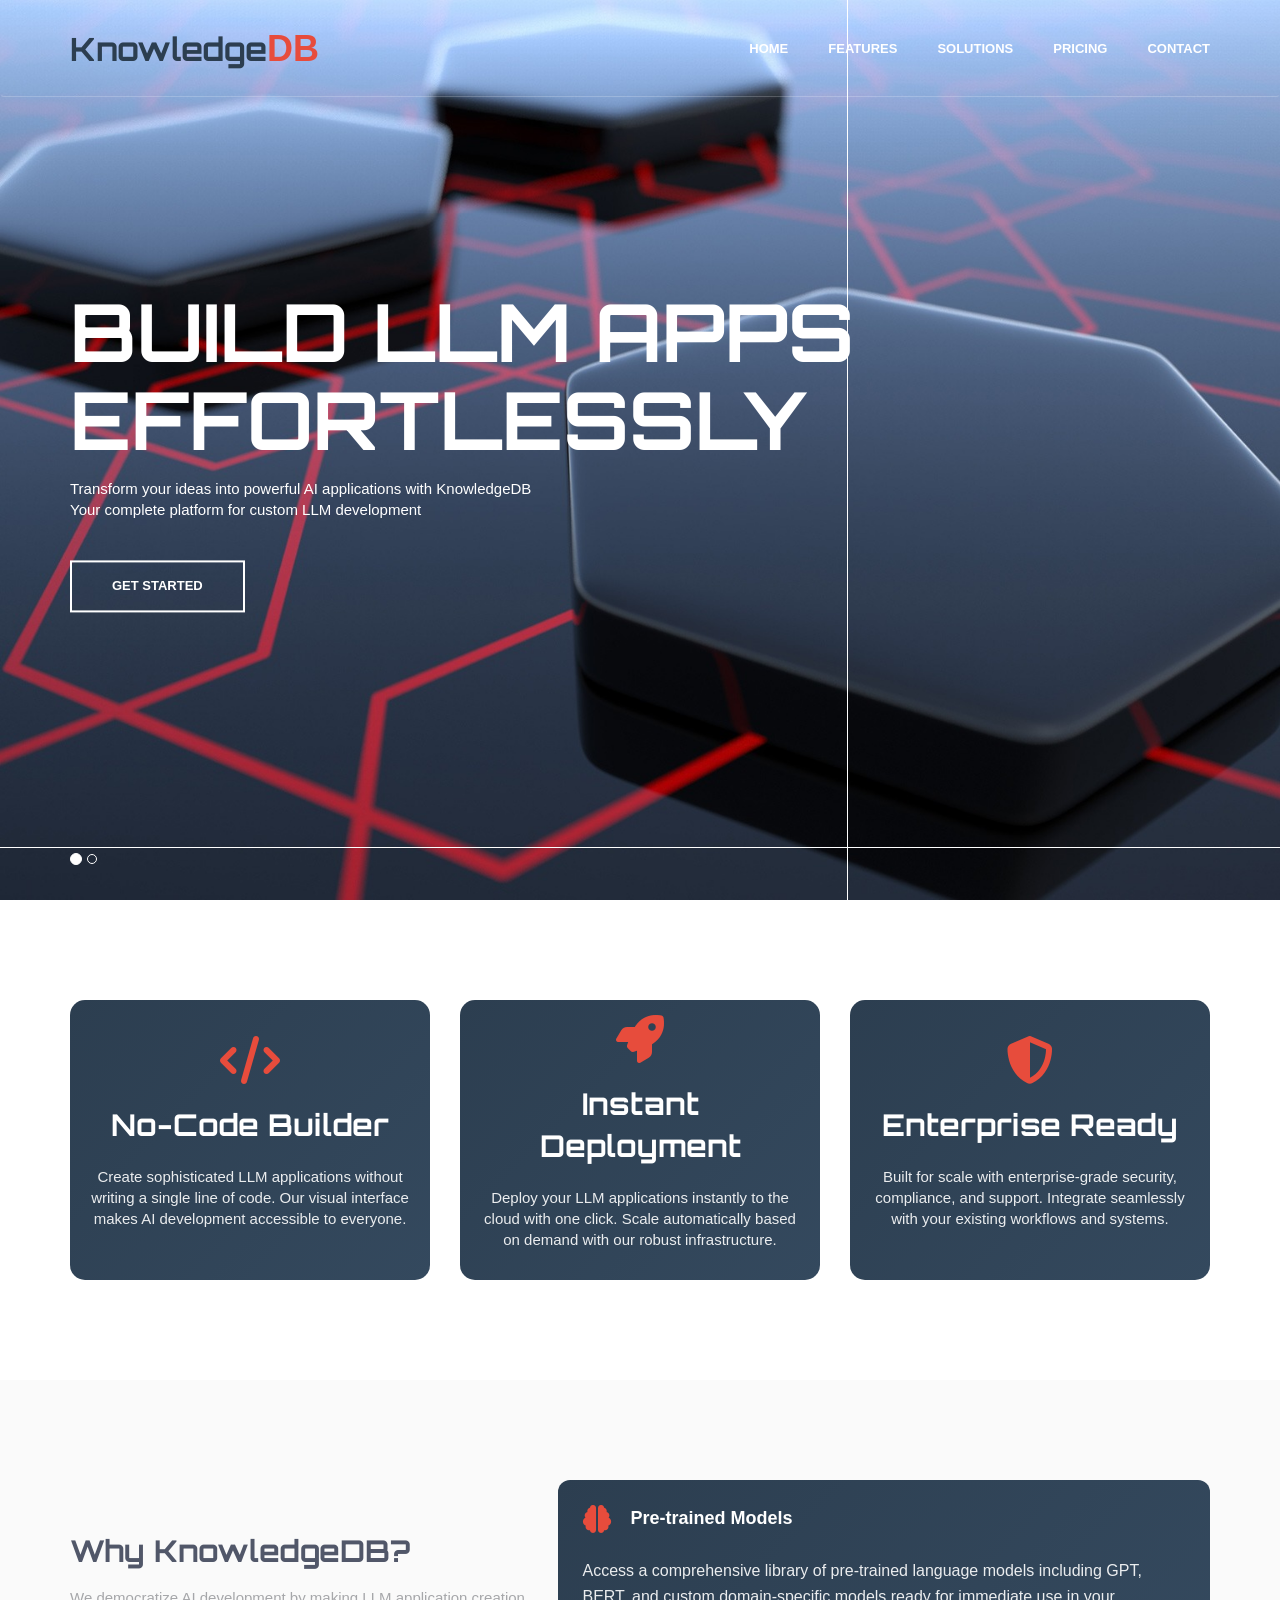
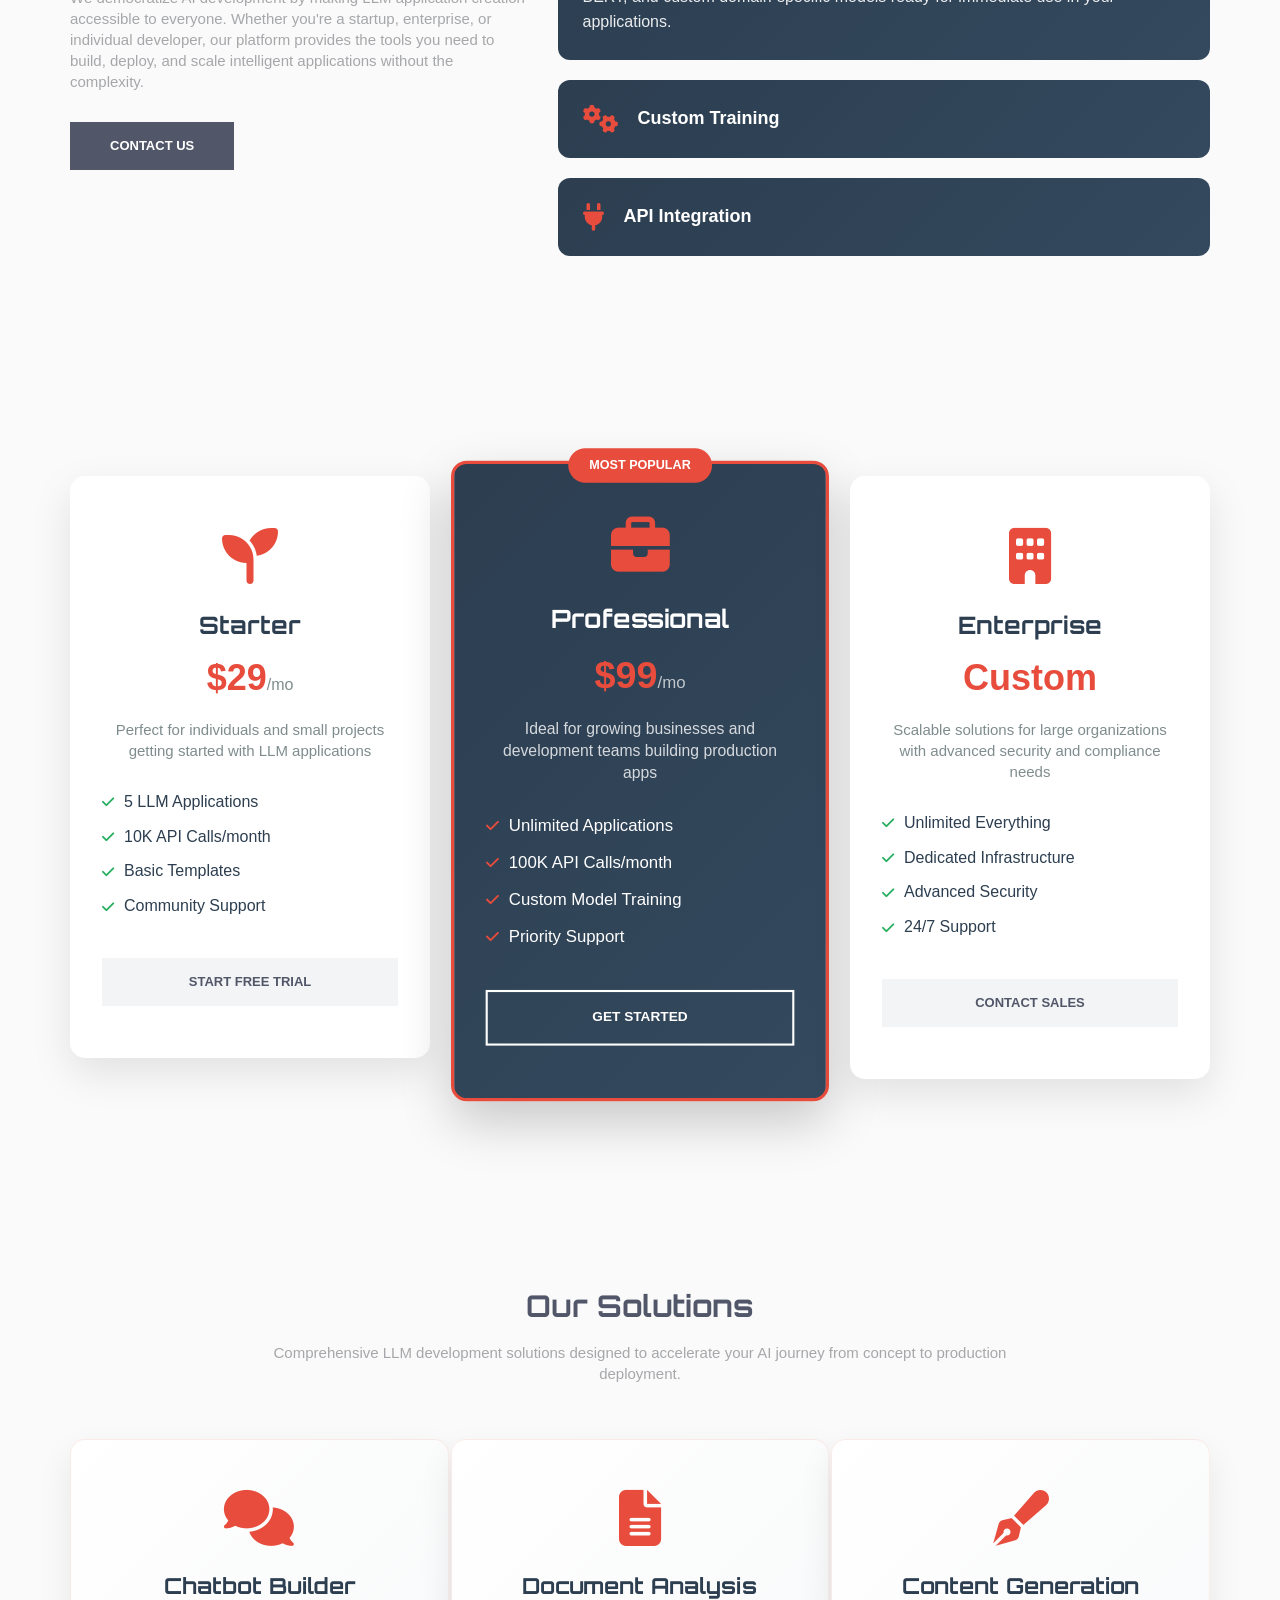
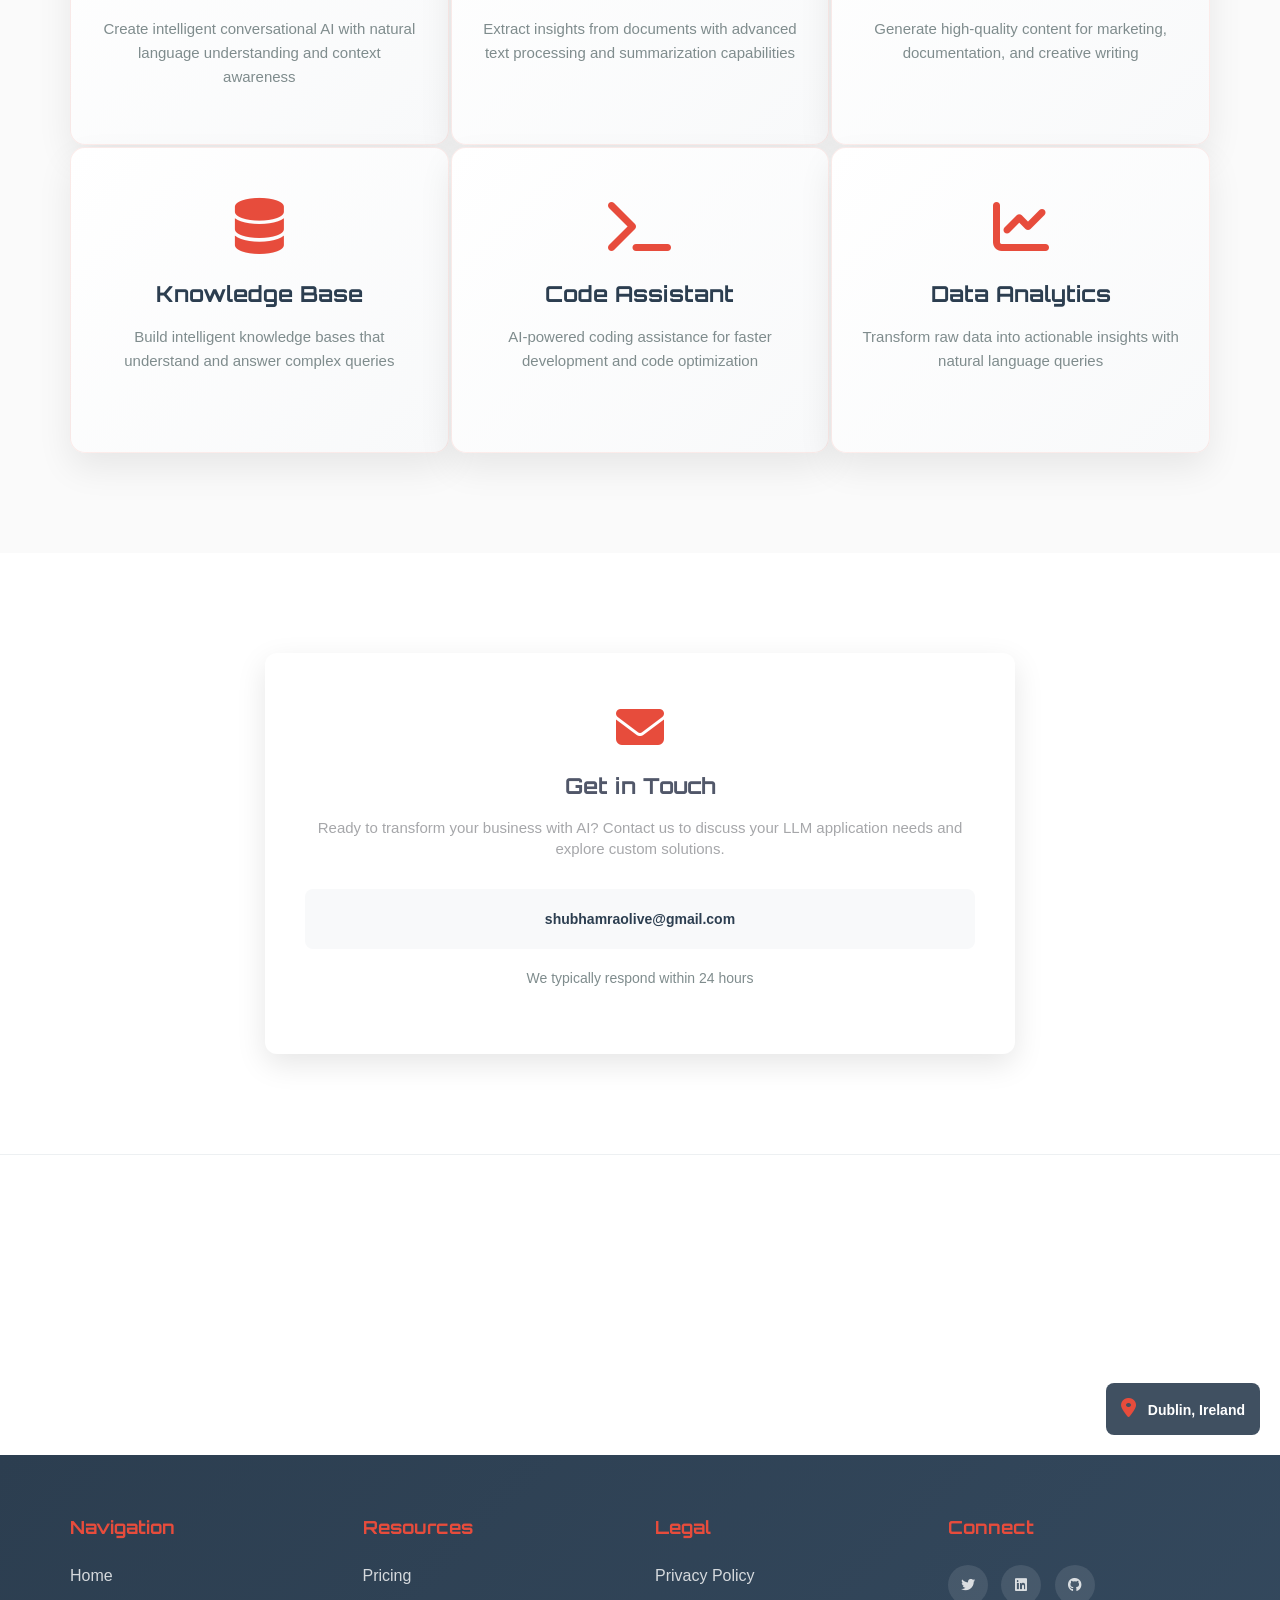
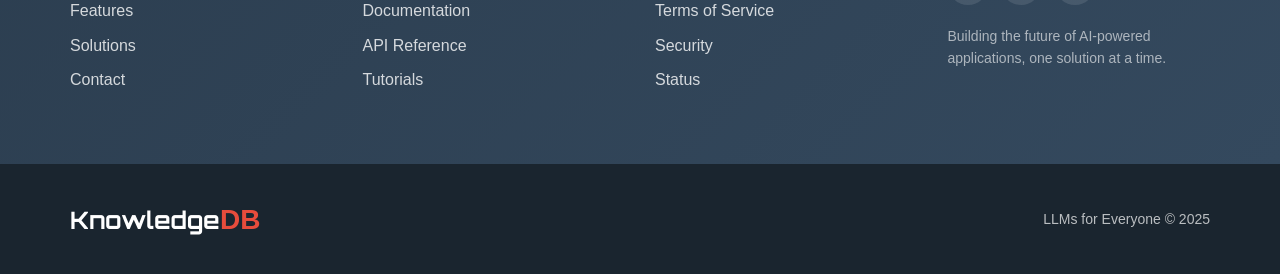
==== commit 09d97750: "Raysen to kDB" ====
--- a/index.html
+++ b/index.html
@@ -4,18 +4,23 @@
    
     <head>
         <meta charset="utf-8"/>
-        <title>Raysen Strategies by Shubham Rao</title>
+        <title>KnowledgeDB - LLMs for Everyone</title>
         <meta http-equiv="X-UA-Compatible" content="IE=edge">
         <meta content="width=device-width, initial-scale=1" name="viewport"/>
-        <meta content="FlameOnePage freebie theme for web startups by FairTech SEO." name="description"/>
-        <meta content="FairTech" name="author"/>
-        <link href="http://fonts.googleapis.com/css?family=Hind:300,400,500,600,700" rel="stylesheet" type="text/css">
-		<link href="//netdna.bootstrapcdn.com/font-awesome/4.0.3/css/font-awesome.css" rel="stylesheet">
+        <meta content="KnowledgeDB - Your one-stop-shop for creating custom LLM applications with ease." name="description"/>
+        <meta content="KnowledgeDB" name="author"/>
+        <link href="https://fonts.googleapis.com/css2?family=Poppins:wght@300;400;500;600;700;800&family=Orbitron:wght@400;700;900&display=swap" rel="stylesheet">
+		<link href="https://cdnjs.cloudflare.com/ajax/libs/font-awesome/6.4.0/css/all.min.css" rel="stylesheet">
+        <style>
+        body { font-family: 'Poppins', sans-serif; }
+        h1, h2, h3, h4, h5, h6 { font-family: 'Poppins', sans-serif; font-weight: 600; }
+        .container { max-width: 1600px; }
+        </style>
         <link href="vendor/simple-line-icons/simple-line-icons.min.css" rel="stylesheet" type="text/css"/>
         <link href="vendor/bootstrap/css/bootstrap.min.css" rel="stylesheet" type="text/css"/>
         <link href="css/animate.css" rel="stylesheet">
         <link href="vendor/swiper/css/swiper.min.css" rel="stylesheet" type="text/css"/>
-        <link href="css/layout.min.css" rel="stylesheet" type="text/css"/>
+        <link href="css/layout.css" rel="stylesheet" type="text/css"/>
         <link rel="shortcut icon" href="favicon.ico"/>
     </head>
    
@@ -32,9 +37,8 @@
                         </button>
 
                           <div class="logo">
-                            <a class="logo-wrap" href="#body">
-                                <img class="logo-img logo-img-main" src="img/logo6.png" alt="FlameOnePage Logo">
-                                <img class="logo-img logo-img-active" src="img/logo6.png" alt="FlameOnePage Dark Logo">
+                            <a class="logo-wrap" href="#body" style="text-decoration: none; display: flex; align-items: center; height: 100%;">
+                                <h2 style="margin: 0; color: #2c3e50; font-weight: 700; font-size: 32px; line-height: 1; font-family: 'Orbitron', monospace;">Knowledge<span style="color: #e74c3c; font-size: 36px; font-weight: 900;">DB</span></h2>
                             </a>
                         </div>
                     </div>
@@ -52,10 +56,8 @@
                         <div class="menu-container">
                             <ul class="nav navbar-nav navbar-nav-right">
                                 <li class="js_nav-item nav-item"><a class="nav-item-child nav-item-hover" href="#body">Home</a></li>
-                                <li class="js_nav-item nav-item"><a class="nav-item-child nav-item-hover" href="#about">Team</a></li>
-								<li class="js_nav-item nav-item"><a class="nav-item-child nav-item-hover" href="#services">Services</a></li>
-                                <li class="js_nav-item nav-item"><a class="nav-item-child nav-item-hover" href="#products">Products</a></li>
-								<li class="js_nav-item nav-item"><a class="nav-item-child nav-item-hover" href="#work">Credentials</a></li>
+                                <li class="js_nav-item nav-item"><a class="nav-item-child nav-item-hover" href="#about">Features</a></li>
+								<li class="js_nav-item nav-item"><a class="nav-item-child nav-item-hover" href="#services">Solutions</a></li>
                                 <li class="js_nav-item nav-item"><a class="nav-item-child nav-item-hover" href="#pricing">Pricing</a></li>
                                 <li class="js_nav-item nav-item"><a class="nav-item-child nav-item-hover" href="#contact">Contact</a></li>
                             </ul>
@@ -79,10 +81,10 @@
                     <div class="container">
                         <div class="carousel-centered">
                             <div class="margin-b-40">
-                                <h1 class="carousel-title">Hi-End Solutions</h1>
-                                <p class="color-white">Lorem ipsum dolor amet consectetur adipiscing dolore magna aliqua <br/> enim minim estudiat veniam siad venumus dolore</p>
-                            </div>
-                            <a href="#" class="btn-theme btn-theme-sm btn-white-brd text-uppercase">Details</a>
+                                <h3 class="carousel-title">Build LLM Apps Effortlessly</h3>
+                                <p class="color-white">Transform your ideas into powerful AI applications with KnowledgeDB <br/> Your complete platform for custom LLM development</p>
+                            </div>
+                            <a href="#pricing" class="btn-theme btn-theme-sm btn-white-brd text-uppercase">Get Started</a>
                         </div>
                     </div>
                 </div>
@@ -91,10 +93,10 @@
                     <div class="container">
                         <div class="carousel-centered">
                             <div class="margin-b-40">
-                                <h2 class="carousel-title">Personal Approach</h2>
-                                <p class="color-white">Lorem ipsum dolor amet consectetur adipiscing dolore magna aliqua <br/> enim minim estudiat veniam siad venumus dolore</p>
-                            </div>
-                            <a href="#" class="btn-theme btn-theme-sm btn-white-brd text-uppercase">Take a Tour</a>
+                                <h2 class="carousel-title">LLMs for Everyone</h2>
+                                <p class="color-white">No coding required - Create, deploy, and scale your AI solutions <br/> with our intuitive drag-and-drop interface</p>
+                            </div>
+                            <a href="#about" class="btn-theme btn-theme-sm btn-white-brd text-uppercase">Learn More</a>
                         </div>
                     </div>
                 </div>
@@ -106,32 +108,29 @@
         <!-- About -->
         <div id="about">
             <div class="content-lg container">
-                <!-- Masonry Grid -->
-                <div class="masonry-grid row">
-                    <div class="masonry-grid-sizer col-xs-6 col-sm-6 col-md-1"></div>
-                    <div class="masonry-grid-item col-xs-12 col-sm-6 col-md-4 sm-margin-b-30">
-                        <div class="margin-b-60">
-                            <h2>Harmonious Planning</h2>
-                            <p>Lorem ipsum dolor sit amet consectetur adipiscing elit sed tempor incididunt ut laboret dolore magna ut consequat siad esqudiat dolor</p>
-                        </div>
-                        <img class="full-width img-responsive wow fadeInUp" src="img/500x500/01.jpg" alt="Portfolio Image" data-wow-duration=".3" data-wow-delay=".2s">
-                    </div>
-                    <div class="masonry-grid-item col-xs-12 col-sm-6 col-md-4">
-                        <div class="margin-b-60">
-                          <h2>Easy Integration</h2>
-                          <p>Lorem ipsum dolor sit amet consectetur adipiscing elit sed tempor incididunt ut laboret dolore magna ut consequat siad esqudiat dolor</p>  
-                        </div>
-						 <img class="full-width img-responsive wow fadeInUp" src="img/500x500/02.jpg" alt="Portfolio Image" data-wow-duration=".3" data-wow-delay=".3s">
-                    </div>
-                    <div class="masonry-grid-item col-xs-12 col-sm-6 col-md-4">
-                        <div class="margin-t-60 margin-b-60">
-                            <h2>Superior Support</h2>
-                            <p>Lorem ipsum dolor sit amet consectetur adipiscing elit sed tempor incididunt ut laboret dolore magna ut consequat siad esqudiat dolor</p>
-                        </div>
-                        <img class="full-width img-responsive wow fadeInUp" src="img/500x500/03.jpg" alt="Portfolio Image" data-wow-duration=".3" data-wow-delay=".4s">
-                    </div>
-				</div>
-                <!-- End Masonry Grid -->
+                <div class="row">
+                    <div class="col-md-4 col-sm-4 sm-margin-b-30">
+                        <div class="text-center" style="padding: 40px 20px; background: linear-gradient(135deg, #2c3e50 0%, #34495e 100%); border-radius: 15px; color: white; height: 280px; display: flex; flex-direction: column; justify-content: center;">
+                            <i class="fas fa-code" style="font-size: 48px; margin-bottom: 20px; color: #e74c3c;"></i>
+                            <h2 style="color: white; margin-bottom: 20px;">No-Code Builder</h2>
+                            <p style="color: rgba(255,255,255,0.9);">Create sophisticated LLM applications without writing a single line of code. Our visual interface makes AI development accessible to everyone.</p>
+                        </div>
+                    </div>
+                    <div class="col-md-4 col-sm-4 sm-margin-b-30">
+                        <div class="text-center" style="padding: 40px 20px; background: linear-gradient(135deg, #2c3e50 0%, #34495e 100%); border-radius: 15px; color: white; height: 280px; display: flex; flex-direction: column; justify-content: center;">
+                            <i class="fas fa-rocket" style="font-size: 48px; margin-bottom: 20px; color: #e74c3c;"></i>
+                            <h2 style="color: white; margin-bottom: 20px;">Instant Deployment</h2>
+                            <p style="color: rgba(255,255,255,0.9);">Deploy your LLM applications instantly to the cloud with one click. Scale automatically based on demand with our robust infrastructure.</p>
+                        </div>
+                    </div>
+                    <div class="col-md-4 col-sm-4 sm-margin-b-30">
+                        <div class="text-center" style="padding: 40px 20px; background: linear-gradient(135deg, #2c3e50 0%, #34495e 100%); border-radius: 15px; color: white; height: 280px; display: flex; flex-direction: column; justify-content: center;">
+                            <i class="fas fa-shield-alt" style="font-size: 48px; margin-bottom: 20px; color: #e74c3c;"></i>
+                            <h2 style="color: white; margin-bottom: 20px;">Enterprise Ready</h2>
+                            <p style="color: rgba(255,255,255,0.9);">Built for scale with enterprise-grade security, compliance, and support. Integrate seamlessly with your existing workflows and systems.</p>
+                        </div>
+                    </div>
+                </div>
             </div>
             
             <div class="bg-color-sky-light">
@@ -139,60 +138,59 @@
                     <div class="row">
                         <div class="col-md-5 col-sm-5 md-margin-b-60">
                             <div class="margin-t-50 margin-b-30">
-                                <h2>Why Us?</h2>
-                                <p>Lorem ipsum dolor sit amet, consectetur adipisicing elit, sed do eiusmod tempor incididunt ut labore et dolore magna aliqua. Ut enim ad minim veniam, quis nostrud exercitation ullamco laboris nisi ut aliquip ex ea commodo consequat.</p>
-                            </div>
-                            <a href="#" class="btn-theme btn-theme-sm btn-white-bg text-uppercase">More...</a>
-                        </div>
-                        <div class="col-md-5 col-sm-7 col-md-offset-2">
-                            <!-- Accordion -->
-                            <div class="accordion">
-                                <div class="panel-group" id="accordion" role="tablist" aria-multiselectable="true">
-                                    <div class="panel panel-default">
-                                        <div class="panel-heading" role="tab" id="headingOne">
-                                            <h4 class="panel-title">
-                                                <a class="panel-title-child" role="button" data-toggle="collapse" data-parent="#accordion" href="#collapseOne" aria-expanded="true" aria-controls="collapseOne">
-                                                    Expert Research
-                                                </a>
-                                            </h4>
+                                <h2>Why KnowledgeDB?</h2>
+                                <p>We democratize AI development by making LLM application creation accessible to everyone. Whether you're a startup, enterprise, or individual developer, our platform provides the tools you need to build, deploy, and scale intelligent applications without the complexity.</p>
+                            </div>
+                            <a href="#contact" class="btn-theme btn-theme-sm btn-white-bg text-uppercase">Contact Us</a>
+                        </div>
+                        <div class="col-md-7 col-sm-7">
+                            <div class="panel-group" id="accordion" role="tablist" aria-multiselectable="true">
+                                <div style="background: linear-gradient(135deg, #2c3e50 0%, #34495e 100%); border-radius: 12px; margin-bottom: 20px; overflow: hidden; border: none;">
+                                    <div class="panel-heading" role="tab" id="headingOne" style="background: transparent; border: none; padding: 25px; border-bottom: none;">
+                                        <h3 class="panel-title" style="display: flex; align-items: center; margin: 0;">
+                                            <i class="fas fa-brain" style="font-size: 28px; margin-right: 20px; color: #e74c3c;"></i>
+                                            <a class="panel-title-child" role="button" data-toggle="collapse" data-parent="#accordion" href="#collapseOne" aria-expanded="true" aria-controls="collapseOne" style="color: white; text-decoration: none; flex: 1; font-size: 18px; font-weight: 600;">
+                                                Pre-trained Models
+                                            </a>
+                                        </h3>
+                                    </div>
+                                    <div id="collapseOne" class="panel-collapse collapse in" role="tabpanel" aria-labelledby="headingOne" style="border: none;">
+                                        <div class="panel-body" style="padding: 0 25px 25px; color: rgba(255,255,255,0.9); font-size: 16px; line-height: 1.6; border: none;">
+                                            Access a comprehensive library of pre-trained language models including GPT, BERT, and custom domain-specific models ready for immediate use in your applications.
                                         </div>
-                                        <div id="collapseOne" class="panel-collapse collapse in" role="tabpanel" aria-labelledby="headingOne">
-                                            <div class="panel-body">
-                                                Anim pariatur cliche reprehenderit, enim eiusmod high life accusamus terry richardson ad squid. 3 wolf moon officia aute, non cupidatat skateboard dolor brunch.
-                                            </div>
+                                    </div>
+                                </div>
+                                <div style="background: linear-gradient(135deg, #2c3e50 0%, #34495e 100%); border-radius: 12px; margin-bottom: 20px; overflow: hidden; border: none;">
+                                    <div class="panel-heading" role="tab" id="headingTwo" style="background: transparent; border: none; padding: 25px; border-bottom: none;">
+                                        <h3 class="panel-title" style="display: flex; align-items: center; margin: 0;">
+                                            <i class="fas fa-cogs" style="font-size: 28px; margin-right: 20px; color: #e74c3c;"></i>
+                                            <a class="collapsed panel-title-child" role="button" data-toggle="collapse" data-parent="#accordion" href="#collapseTwo" aria-expanded="false" aria-controls="collapseTwo" style="color: white; text-decoration: none; flex: 1; font-size: 18px; font-weight: 600;">
+                                                Custom Training
+                                            </a>
+                                        </h3>
+                                    </div>
+                                    <div id="collapseTwo" class="panel-collapse collapse" role="tabpanel" aria-labelledby="headingTwo" style="border: none;">
+                                        <div class="panel-body" style="padding: 0 25px 25px; color: rgba(255,255,255,0.9); font-size: 16px; line-height: 1.6; border: none;">
+                                            Fine-tune models with your own data to create specialized AI applications tailored to your specific use case and industry requirements.
                                         </div>
                                     </div>
-                                    <div class="panel panel-default">
-                                        <div class="panel-heading" role="tab" id="headingTwo">
-                                            <h4 class="panel-title">
-                                                <a class="collapsed panel-title-child" role="button" data-toggle="collapse" data-parent="#accordion" href="#collapseTwo" aria-expanded="false" aria-controls="collapseTwo">
-                                                    Hi-Tech Engineering
-                                                </a>
-                                            </h4>
+                                </div>
+                                <div style="background: linear-gradient(135deg, #2c3e50 0%, #34495e 100%); border-radius: 12px; margin-bottom: 20px; overflow: hidden; border: none;">
+                                    <div class="panel-heading" role="tab" id="headingThree" style="background: transparent; border: none; padding: 25px; border-bottom: none;">
+                                        <h3 class="panel-title" style="display: flex; align-items: center; margin: 0;">
+                                            <i class="fas fa-plug" style="font-size: 28px; margin-right: 20px; color: #e74c3c;"></i>
+                                            <a class="collapsed panel-title-child" role="button" data-toggle="collapse" data-parent="#accordion" href="#collapseThree" aria-expanded="false" aria-controls="collapseThree" style="color: white; text-decoration: none; flex: 1; font-size: 18px; font-weight: 600;">
+                                                API Integration
+                                            </a>
+                                        </h3>
+                                    </div>
+                                    <div id="collapseThree" class="panel-collapse collapse" role="tabpanel" aria-labelledby="headingThree" style="border: none;">
+                                        <div class="panel-body" style="padding: 0 25px 25px; color: rgba(255,255,255,0.9); font-size: 16px; line-height: 1.6; border: none;">
+                                            Seamlessly integrate your LLM applications with existing systems through our robust REST APIs and SDKs for popular programming languages.
                                         </div>
-                                        <div id="collapseTwo" class="panel-collapse collapse" role="tabpanel" aria-labelledby="headingTwo">
-                                            <div class="panel-body">
-                                                Anim pariatur cliche reprehenderit, enim eiusmod high life accusamus terry richardson ad squid. 3 wolf moon officia aute, non cupidatat skateboard dolor brunch.
-                                            </div>
-                                        </div>
-                                    </div>
-                                    <div class="panel panel-default">
-                                        <div class="panel-heading" role="tab" id="headingThree">
-                                            <h4 class="panel-title">
-                                                <a class="collapsed panel-title-child" role="button" data-toggle="collapse" data-parent="#accordion" href="#collapseThree" aria-expanded="false" aria-controls="collapseThree">
-                                                    Outstanding Results
-                                                </a>
-                                            </h4>
-                                        </div>
-                                        <div id="collapseThree" class="panel-collapse collapse" role="tabpanel" aria-labelledby="headingThree">
-                                            <div class="panel-body">
-                                                Anim pariatur cliche reprehenderit, enim eiusmod high life accusamus terry richardson ad squid. 3 wolf moon officia aute, non cupidatat skateboard dolor brunch.
-                                            </div>
-                                        </div>
-                                    </div>
-                                </div>
-                            </div>
-                            <!-- End Accodrion -->
+                                    </div>
+                                </div>
+                            </div>
                         </div>
                     </div>
                     <!--// end row -->
@@ -201,111 +199,58 @@
         </div>
         <!-- End About -->
 
-        <!-- Latest Products -->
-        <div id="products">
-            <div class="content-lg container">
-                <div class="row margin-b-40">
-                    <div class="col-sm-6">
-                        <h2>Recent Projects</h2>
-                        <p>Lorem ipsum dolor sit amet consectetur adipiscing elit sed tempor incididunt ut laboret dolore magna aliqua enim minim veniam exercitation</p>
-                    </div>
-                </div>
-                <!--// end row -->
-
-                <div class="row">
-                    <!-- Latest Products -->
-                    <div class="col-sm-4 sm-margin-b-50">
-                        <div class="margin-b-20">
-                            <img class="img-responsive" src="img/970x647/01.jpg" alt="Latest Products Image">
-                        </div>
-                        <h4><a href="#">Interior</a> <span class="text-uppercase margin-l-20">Architecture</span></h4>
-                        <p>Lorem ipsum dolor sit amet consectetur adipiscing elit sed tempor incdidunt ut laboret dolor magna ut consequat siad esqudiat dolor</p>
-                        <a class="link" href="#">Details</a>
-                    </div>
-                    <!-- End Latest Products -->
-
-                    <!-- Latest Products -->
-                    <div class="col-sm-4 sm-margin-b-50">
-                        <div class="margin-b-20">
-                            <img class="img-responsive" src="img/970x647/02.jpg" alt="Latest Products Image">
-                        </div>
-                        <h4><a href="#">Trend</a> <span class="text-uppercase margin-l-20">Setting</span></h4>
-                        <p>Lorem ipsum dolor sit amet consectetur adipiscing elit sed tempor incdidunt ut laboret dolor magna ut consequat siad esqudiat dolor</p>
-                        <a class="link" href="#">Details</a>
-                    </div>
-                    <!-- End Latest Products -->
-
-                    <!-- Latest Products -->
-                    <div class="col-sm-4 sm-margin-b-50">
-                        <div class="margin-b-20">
-                            <img class="img-responsive" src="img/970x647/03.jpg" alt="Latest Products Image">
-                        </div>
-                        <h4><a href="#">Fresh Style</a> <span class="text-uppercase margin-l-20">Philosophy</span></h4>
-                        <p>Lorem ipsum dolor sit amet consectetur adipiscing elit sed tempor incdidunt ut laboret dolor magna ut consequat siad esqudiat dolor</p>
-                        <a class="link" href="#">Details</a>
-                    </div>
-                    <!-- End Latest Products -->
-                </div>
-                <!--// end row -->
-            </div>
-        </div>
-        <!-- End Latest Products -->
+
 
         <!-- Pricing -->
         <div id="pricing">
             <div class="bg-color-sky-light">
                 <div class="content-lg container">
-                    <div class="row row-space-1">
-                        <div class="col-sm-4 sm-margin-b-2">
-                            <!-- Pricing -->
-                            <div class="pricing">
-                                <div class="margin-b-30">
-                                    <i class="pricing-icon icon-chemistry"></i>
-                                    <h3>Silver Package <span> - $</span> 74.99</h3>
-                                    <p>Lorem ipsum dolor amet consectetur ut consequat siad esqudiat dolor</p>
-                                </div>
-                                <ul class="list-unstyled pricing-list margin-b-50">
-                                    <li class="pricing-list-item">Starter Kit</li>
-                                    <li class="pricing-list-item">Basic Features</li>
-                                    <li class="pricing-list-item">Annual Report</li>
+                    <div class="row">
+                        <div class="col-sm-4 sm-margin-b-30">
+                            <div style="text-align: center; padding: 50px 30px; background: white; border-radius: 15px; box-shadow: 0 15px 40px rgba(0,0,0,0.1); transition: all 0.3s ease; position: relative; border: 2px solid transparent;" onmouseover="this.style.transform='translateY(-10px)'; this.style.boxShadow='0 25px 50px rgba(0,0,0,0.15)';" onmouseout="this.style.transform='translateY(0)'; this.style.boxShadow='0 15px 40px rgba(0,0,0,0.1)';">
+                                <i class="fas fa-seedling" style="font-size: 56px; margin-bottom: 25px; color: #e74c3c;"></i>
+                                <h3 style="font-size: 24px; margin-bottom: 10px; color: #2c3e50;">Starter</h3>
+                                <div style="font-size: 36px; font-weight: 700; color: #e74c3c; margin-bottom: 15px;">$29<span style="font-size: 16px; color: #7f8c8d;">/mo</span></div>
+                                <p style="color: #7f8c8d; margin-bottom: 30px; font-size: 15px;">Perfect for individuals and small projects getting started with LLM applications</p>
+                                <ul class="list-unstyled" style="margin-bottom: 40px; text-align: left;">
+                                    <li style="margin-bottom: 12px; color: #2c3e50; display: flex; align-items: center;"><i class="fas fa-check" style="color: #27ae60; margin-right: 10px; font-size: 14px;"></i>5 LLM Applications</li>
+                                    <li style="margin-bottom: 12px; color: #2c3e50; display: flex; align-items: center;"><i class="fas fa-check" style="color: #27ae60; margin-right: 10px; font-size: 14px;"></i>10K API Calls/month</li>
+                                    <li style="margin-bottom: 12px; color: #2c3e50; display: flex; align-items: center;"><i class="fas fa-check" style="color: #27ae60; margin-right: 10px; font-size: 14px;"></i>Basic Templates</li>
+                                    <li style="margin-bottom: 12px; color: #2c3e50; display: flex; align-items: center;"><i class="fas fa-check" style="color: #27ae60; margin-right: 10px; font-size: 14px;"></i>Community Support</li>
                                 </ul>
-                                <a href="pricing.html" class="btn-theme btn-theme-sm btn-default-bg text-uppercase">Start Now</a>
-                            </div>
-                            <!-- End Pricing -->
-                        </div>
-                        <div class="col-sm-4 sm-margin-b-2">
-                            <!-- Pricing -->
-                            <div class="pricing pricing-active">
-                                <div class="margin-b-30">
-                                    <i class="pricing-icon icon-badge"></i>
-                                    <h3>Gold Package <span> - $</span> 199.99</h3>
-                                    <p>Lorem ipsum dolor amet consectetur ut consequat siad esqudiat dolor</p>
-                                </div>
-                                <ul class="list-unstyled pricing-list margin-b-50">
-                                    <li class="pricing-list-item">Professional Kit</li>
-                                    <li class="pricing-list-item">Full Options</li>
-                                    <li class="pricing-list-item">Bi-anual Report</li>
+                                <a href="#contact" class="btn-theme btn-theme-sm btn-default-bg text-uppercase" style="width: 100%; padding: 15px; font-weight: 600;">Start Free Trial</a>
+                            </div>
+                        </div>
+                        <div class="col-sm-4 sm-margin-b-30">
+                            <div style="text-align: center; padding: 50px 30px; background: linear-gradient(135deg, #2c3e50 0%, #34495e 100%); border-radius: 15px; box-shadow: 0 20px 50px rgba(0,0,0,0.2); transition: all 0.3s ease; position: relative; border: 3px solid #e74c3c; transform: scale(1.05);" onmouseover="this.style.transform='translateY(-10px) scale(1.05)'; this.style.boxShadow='0 30px 60px rgba(0,0,0,0.25)';" onmouseout="this.style.transform='translateY(0) scale(1.05)'; this.style.boxShadow='0 20px 50px rgba(0,0,0,0.2)';">
+                                <div style="position: absolute; top: -15px; left: 50%; transform: translateX(-50%); background: #e74c3c; color: white; padding: 8px 20px; border-radius: 20px; font-size: 12px; font-weight: 600; text-transform: uppercase;">Most Popular</div>
+                                <i class="fas fa-briefcase" style="font-size: 56px; margin-bottom: 25px; color: #e74c3c;"></i>
+                                <h3 style="font-size: 24px; margin-bottom: 10px; color: white;">Professional</h3>
+                                <div style="font-size: 36px; font-weight: 700; color: #e74c3c; margin-bottom: 15px;">$99<span style="font-size: 16px; color: rgba(255,255,255,0.7);">/mo</span></div>
+                                <p style="color: rgba(255,255,255,0.8); margin-bottom: 30px; font-size: 15px;">Ideal for growing businesses and development teams building production apps</p>
+                                <ul class="list-unstyled" style="margin-bottom: 40px; text-align: left;">
+                                    <li style="margin-bottom: 12px; color: white; display: flex; align-items: center;"><i class="fas fa-check" style="color: #e74c3c; margin-right: 10px; font-size: 14px;"></i>Unlimited Applications</li>
+                                    <li style="margin-bottom: 12px; color: white; display: flex; align-items: center;"><i class="fas fa-check" style="color: #e74c3c; margin-right: 10px; font-size: 14px;"></i>100K API Calls/month</li>
+                                    <li style="margin-bottom: 12px; color: white; display: flex; align-items: center;"><i class="fas fa-check" style="color: #e74c3c; margin-right: 10px; font-size: 14px;"></i>Custom Model Training</li>
+                                    <li style="margin-bottom: 12px; color: white; display: flex; align-items: center;"><i class="fas fa-check" style="color: #e74c3c; margin-right: 10px; font-size: 14px;"></i>Priority Support</li>
                                 </ul>
-                                <a href="pricing.html" class="btn-theme btn-theme-sm btn-default-bg text-uppercase">Start Now</a>
-                            </div>
-                            <!-- End Pricing -->
-                        </div>
-                        <div class="col-sm-4">
-                            <!-- Pricing -->
-                            <div class="pricing">
-                                <div class="margin-b-30">
-                                    <i class="pricing-icon icon-shield"></i>
-                                    <h3>Platinum Package <span> - $</span> 500</h3>
-                                    <p>Lorem ipsum dolor amet consectetur ut consequat siad esqudiat dolor</p>
-                                </div>
-                                <ul class="list-unstyled pricing-list margin-b-50">
-                                    <li class="pricing-list-item">Complete Kit</li>
-                                    <li class="pricing-list-item">Advanced Options</li>
-                                    <li class="pricing-list-item">Monthly Report</li>
+                                <a href="#contact" class="btn-theme btn-theme-sm btn-white-brd text-uppercase" style="width: 100%; padding: 15px; font-weight: 600;">Get Started</a>
+                            </div>
+                        </div>
+                        <div class="col-sm-4 sm-margin-b-30">
+                            <div style="text-align: center; padding: 50px 30px; background: white; border-radius: 15px; box-shadow: 0 15px 40px rgba(0,0,0,0.1); transition: all 0.3s ease; position: relative; border: 2px solid transparent;" onmouseover="this.style.transform='translateY(-10px)'; this.style.boxShadow='0 25px 50px rgba(0,0,0,0.15)';" onmouseout="this.style.transform='translateY(0)'; this.style.boxShadow='0 15px 40px rgba(0,0,0,0.1)';">
+                                <i class="fas fa-building" style="font-size: 56px; margin-bottom: 25px; color: #e74c3c;"></i>
+                                <h3 style="font-size: 24px; margin-bottom: 10px; color: #2c3e50;">Enterprise</h3>
+                                <div style="font-size: 36px; font-weight: 700; color: #e74c3c; margin-bottom: 15px;">Custom</div>
+                                <p style="color: #7f8c8d; margin-bottom: 30px; font-size: 15px;">Scalable solutions for large organizations with advanced security and compliance needs</p>
+                                <ul class="list-unstyled" style="margin-bottom: 40px; text-align: left;">
+                                    <li style="margin-bottom: 12px; color: #2c3e50; display: flex; align-items: center;"><i class="fas fa-check" style="color: #27ae60; margin-right: 10px; font-size: 14px;"></i>Unlimited Everything</li>
+                                    <li style="margin-bottom: 12px; color: #2c3e50; display: flex; align-items: center;"><i class="fas fa-check" style="color: #27ae60; margin-right: 10px; font-size: 14px;"></i>Dedicated Infrastructure</li>
+                                    <li style="margin-bottom: 12px; color: #2c3e50; display: flex; align-items: center;"><i class="fas fa-check" style="color: #27ae60; margin-right: 10px; font-size: 14px;"></i>Advanced Security</li>
+                                    <li style="margin-bottom: 12px; color: #2c3e50; display: flex; align-items: center;"><i class="fas fa-check" style="color: #27ae60; margin-right: 10px; font-size: 14px;"></i>24/7 Support</li>
                                 </ul>
-                                <a href="pricing.html" class="btn-theme btn-theme-sm btn-default-bg text-uppercase">Start Now</a>
-                            </div>
-                            <!-- End Pricing -->
+                                <a href="#contact" class="btn-theme btn-theme-sm btn-default-bg text-uppercase" style="width: 100%; padding: 15px; font-weight: 600;">Contact Sales</a>
+                            </div>
                         </div>
                     </div>
                     <!--// end row -->
@@ -314,301 +259,53 @@
         </div>
         <!-- End Pricing -->
 
-        <!-- Work -->
-        <div id="work">
-            <div class="section-seperator">
-                <div class="content-md container">
-                    <div class="row margin-b-40">
-                        <div class="col-sm-6">
-                            <h2>Portfolio</h2>
-                            <p>Lorem ipsum dolor sit amet consectetur adipiscing elit sed tempor incididunt ut laboret dolore magna aliqua enim minim veniam exercitation</p>
-                        </div>
-                    </div>
-                    <!--// end row -->
-
-                    <!-- Masonry Grid -->
-                    <div class="masonry-grid row">
-
-
-                        <div class="masonry-grid-item col-xs-12 col-sm-6 col-md-4 md-margin-b-30">
-                            <!-- Work -->
-                            <div class="work work-popup-trigger">
-                                <div class="work-overlay">
-                                    <img class="full-width img-responsive" src="img/397x300/01.jpg" alt="Portfolio Image">
-                                </div>
-                                <div class="work-popup-overlay">
-                                    <div class="work-popup-content">
-                                        <a href="javascript:void(0);" class="work-popup-close">Hide</a>
-                                        <div class="margin-b-30">
-                                            <h3 class="margin-b-5">Art Of Coding</h3>
-                                            <span>Clean &amp; Minimalistic Design</span>
-                                        </div>
-                                        <div class="row">
-                                            <div class="col-sm-8 work-popup-content-divider sm-margin-b-20">
-                                                <div class="margin-t-10 sm-margin-t-0">
-                                                    <p>Duis aute irure dolor in reprehenderit in voluptate velit esse cillum dolore eu fugiat nulla pariatur. Excepteur sint occaecat cupidatat non proident, sunt in culpa qui officia deserunt mollit anim id est laborum.</p>
-                                                    <p>Lorem ipsum dolor sit amet, consectetur adipisicing elit, sed do eiusmod tempor incididunt ut labore et dolore magna aliqua. Ut enim ad minim veniam, quis nostrud.</p>
-                                                    <ul class="list-inline work-popup-tag">
-                                                        <li class="work-popup-tag-item"><a class="work-popup-tag-link" href="#">Strategy,</a></li>
-                                                        <li class="work-popup-tag-item"><a class="work-popup-tag-link" href="#">Implementation,</a></li>
-                                                        <li class="work-popup-tag-item"><a class="work-popup-tag-link" href="#">Credentials</a></li>
-                                                    </ul>
-                                                </div>
-                                            </div>
-                                            <div class="col-sm-4">
-                                                <div class="margin-t-10 sm-margin-t-0">
-                                                    <p class="margin-b-5"><strong>Project Manager:</strong> Boris Becker</p>
-                                                    <p class="margin-b-5"><strong>Executive:</strong> Heike Macatsch</p>
-                                                    <p class="margin-b-5"><strong>Architect:</strong> Oliver Pocher</p>
-                                                    <p class="margin-b-5"><strong>Client:</strong> FairTech</p>
-                                                </div>
-                                            </div>
-                                        </div>
-                                    </div>
-                                </div>
-                            </div>
-                            <!-- End Work -->
-                        </div>
-                        <div class="masonry-grid-item col-xs-12 col-sm-6 col-md-4 md-margin-b-30">
-                            <!-- Work -->
-                            <div class="work work-popup-trigger">
-                                <div class="work-overlay">
-                                    <img class="full-width img-responsive" src="img/397x300/02.jpg" alt="Portfolio Image">
-                                </div>
-                                <div class="work-popup-overlay">
-                                    <div class="work-popup-content">
-                                        <a href="javascript:void(0);" class="work-popup-close">Hide</a>
-                                        <div class="margin-b-30">
-                                            <h3 class="margin-b-5">Art Of Coding</h3>
-                                            <span>Clean &amp; Minimalistic Design</span>
-                                        </div>
-                                        <div class="row">
-                                            <div class="col-sm-8 work-popup-content-divider sm-margin-b-20">
-                                                <div class="margin-t-10 sm-margin-t-0">
-                                                    <p>Duis aute irure dolor in reprehenderit in voluptate velit esse cillum dolore eu fugiat nulla pariatur. Excepteur sint occaecat cupidatat non proident, sunt in culpa qui officia deserunt mollit anim id est laborum.</p>
-                                                    <p>Lorem ipsum dolor sit amet, consectetur adipisicing elit, sed do eiusmod tempor incididunt ut labore et dolore magna aliqua. Ut enim ad minim veniam, quis nostrud.</p>
-                                                    <ul class="list-inline work-popup-tag">
-                                                        <li class="work-popup-tag-item"><a class="work-popup-tag-link" href="#">Strategy,</a></li>
-                                                        <li class="work-popup-tag-item"><a class="work-popup-tag-link" href="#">Implementation,</a></li>
-                                                        <li class="work-popup-tag-item"><a class="work-popup-tag-link" href="#">Credentials</a></li>
-                                                    </ul>
-                                                </div>
-                                            </div>
-                                            <div class="col-sm-4">
-                                                <div class="margin-t-10 sm-margin-t-0">
-                                                    <p class="margin-b-5"><strong>Project Manager:</strong> Boris Becker</p>
-                                                    <p class="margin-b-5"><strong>Executive:</strong> Heike Macatsch</p>
-                                                    <p class="margin-b-5"><strong>Architect:</strong> Oliver Pocher</p>
-                                                    <p class="margin-b-5"><strong>Client:</strong> Keenthemes</p>
-                                                </div>
-                                            </div>
-                                        </div>
-                                    </div>
-                                </div>
-                            </div>
-                            <!-- End Work -->
-                        </div>
-                        <div class="masonry-grid-item col-xs-12 col-sm-6 col-md-4">
-                            <!-- Work -->
-                            <div class="work work-popup-trigger">
-                                <div class="work-overlay">
-                                    <img class="full-width img-responsive" src="img/397x300/03.jpg" alt="Portfolio Image">
-                                </div>
-                                <div class="work-popup-overlay">
-                                    <div class="work-popup-content">
-                                        <a href="javascript:void(0);" class="work-popup-close">Hide</a>
-                                        <div class="margin-b-30">
-                                            <h3 class="margin-b-5">Art Of Coding</h3>
-                                            <span>Clean &amp; Minimalistic Design</span>
-                                        </div>
-                                        <div class="row">
-                                            <div class="col-sm-8 work-popup-content-divider sm-margin-b-20">
-                                                <div class="margin-t-10 sm-margin-t-0">
-                                                    <p>Duis aute irure dolor in reprehenderit in voluptate velit esse cillum dolore eu fugiat nulla pariatur. Excepteur sint occaecat cupidatat non proident, sunt in culpa qui officia deserunt mollit anim id est laborum.</p>
-                                                    <p>Lorem ipsum dolor sit amet, consectetur adipisicing elit, sed do eiusmod tempor incididunt ut labore et dolore magna aliqua. Ut enim ad minim veniam, quis nostrud.</p>
-                                                    <ul class="list-inline work-popup-tag">
-                                                        <li class="work-popup-tag-item"><a class="work-popup-tag-link" href="#">Strategy,</a></li>
-                                                        <li class="work-popup-tag-item"><a class="work-popup-tag-link" href="#">Implementation,</a></li>
-                                                        <li class="work-popup-tag-item"><a class="work-popup-tag-link" href="#">Credentials</a></li>
-                                                    </ul>
-                                                </div>
-                                            </div>
-                                            <div class="col-sm-4">
-                                                <div class="margin-t-10 sm-margin-t-0">
-                                                    <p class="margin-b-5"><strong>Project Manager:</strong> Boris Becker</p>
-                                                    <p class="margin-b-5"><strong>Executive:</strong> Heike Macatsch</p>
-                                                    <p class="margin-b-5"><strong>Architect:</strong> Oliver Pocher</p>
-                                                    <p class="margin-b-5"><strong>Client:</strong> Keenthemes</p>
-                                                </div>
-                                            </div>
-                                        </div>
-                                    </div>
-                                </div>
-                            </div>
-                            <!-- End Work -->
-                        </div>
-						<div class="masonry-grid-sizer col-xs-6 col-sm-6 col-md-1"></div>
-						<div class="masonry-grid-item col-xs-12 col-sm-6 col-md-4 margin-b-30">
-                            <!-- Work -->
-                            <div class="work work-popup-trigger">
-                                <div class="work-overlay">
-                                    <img class="full-width img-responsive" src="img/397x415/01.jpg" alt="Portfolio Image">
-                                </div>
-                                <div class="work-popup-overlay">
-                                    <div class="work-popup-content">
-                                        <a href="javascript:void(0);" class="work-popup-close">Hide</a>
-                                        <div class="margin-b-30">
-                                            <h3 class="margin-b-5">Art Of Coding</h3>
-                                            <span>Clean &amp; Minimalistic Design</span>
-                                        </div>
-                                        <div class="row">
-                                            <div class="col-sm-8 work-popup-content-divider sm-margin-b-20">
-                                                <div class="margin-t-10 sm-margin-t-0">
-                                                    <p>Duis aute irure dolor in reprehenderit in voluptate velit esse cillum dolore eu fugiat nulla pariatur. Excepteur sint occaecat cupidatat non proident, sunt in culpa qui officia deserunt mollit anim id est laborum.</p>
-                                                    <p>Lorem ipsum dolor sit amet, consectetur adipisicing elit, sed do eiusmod tempor incididunt ut labore et dolore magna aliqua. Ut enim ad minim veniam, quis nostrud.</p>
-                                                    <ul class="list-inline work-popup-tag">
-                                                        <li class="work-popup-tag-item"><a class="work-popup-tag-link" href="#">Strategy,</a></li>
-                                                        <li class="work-popup-tag-item"><a class="work-popup-tag-link" href="#">Implementation,</a></li>
-                                                        <li class="work-popup-tag-item"><a class="work-popup-tag-link" href="#">Credentials</a></li>
-                                                    </ul>
-                                                </div>
-                                            </div>
-                                            <div class="col-sm-4">
-                                                <div class="margin-t-10 sm-margin-t-0">
-                                                    <p class="margin-b-5"><strong>Project Manager:</strong> Boris Becker</p>
-                                                    <p class="margin-b-5"><strong>Executive:</strong> Heike Macatsch</p>
-                                                    <p class="margin-b-5"><strong>Architect:</strong> Oliver Pocher</p>
-                                                    <p class="margin-b-5"><strong>Client:</strong> FairTech</p>
-                                                </div>
-                                            </div>
-                                        </div>
-                                    </div>
-                                </div>
-                            </div>
-                            <!-- End Work -->
-                        </div>
-                        <div class="masonry-grid-item col-xs-12 col-sm-6 col-md-8 margin-b-30">
-                            <!-- Work -->
-                            <div class="work work-popup-trigger">
-                                <div class="work-overlay">
-                                    <img class="full-width img-responsive" src="img/800x400/01.jpg" alt="Portfolio Image">
-                                </div>
-                                <div class="work-popup-overlay">
-                                    <div class="work-popup-content">
-                                        <a href="javascript:void(0);" class="work-popup-close">Hide</a>
-                                        <div class="margin-b-30">
-                                            <h3 class="margin-b-5">Art Of Coding</h3>
-                                            <span>Clean &amp; Minimalistic Design</span>
-                                        </div>
-                                        <div class="row">
-                                            <div class="col-sm-8 work-popup-content-divider sm-margin-b-20">
-                                                <div class="margin-t-10 sm-margin-t-0">
-                                                    <p>Duis aute irure dolor in reprehenderit in voluptate velit esse cillum dolore eu fugiat nulla pariatur. Excepteur sint occaecat cupidatat non proident, sunt in culpa qui officia deserunt mollit anim id est laborum.</p>
-                                                    <p>Lorem ipsum dolor sit amet, consectetur adipisicing elit, sed do eiusmod tempor incididunt ut labore et dolore magna aliqua. Ut enim ad minim veniam, quis nostrud.</p>
-                                                    <ul class="list-inline work-popup-tag">
-                                                        <li class="work-popup-tag-item"><a class="work-popup-tag-link" href="#">Strategy,</a></li>
-                                                        <li class="work-popup-tag-item"><a class="work-popup-tag-link" href="#">Implementation,</a></li>
-                                                        <li class="work-popup-tag-item"><a class="work-popup-tag-link" href="#">Credentials</a></li>
-                                                    </ul>
-                                                </div>
-                                            </div>
-                                            <div class="col-sm-4">
-                                                <div class="margin-t-10 sm-margin-t-0">
-                                                    <p class="margin-b-5"><strong>Project Manager:</strong> Boris Becker</p>
-                                                    <p class="margin-b-5"><strong>Executive:</strong> Heike Macatsch</p>
-                                                    <p class="margin-b-5"><strong>Architect:</strong> Oliver Pocher</p>
-                                                    <p class="margin-b-5"><strong>Client:</strong> FairTech</p>
-                                                </div>
-                                            </div>
-                                        </div>
-                                    </div>
-                                </div>
-                            </div>
-                            <!-- End Work -->
-                        </div>
-                    </div>
-                    <!-- End Masonry Grid -->
-                </div>
-            </div>
-            
-            <!-- Clients -->
-            <div class="content-lg container">
-                <!-- Swiper Clients -->
-                <div class="swiper-slider swiper-clients">
-                    <!-- Swiper Wrapper -->
-                    <div class="swiper-wrapper">
-                        <div class="swiper-slide">
-                            <img class="swiper-clients-img" src="img/clients/01.png" alt="Clients Logo">
-                        </div>
-                        <div class="swiper-slide">
-                            <img class="swiper-clients-img" src="img/clients/02.png" alt="Clients Logo">
-                        </div>
-                        <div class="swiper-slide">
-                            <img class="swiper-clients-img" src="img/clients/03.png" alt="Clients Logo">
-                        </div>
-                        <div class="swiper-slide">
-                            <img class="swiper-clients-img" src="img/clients/04.png" alt="Clients Logo">
-                        </div>
-                        <div class="swiper-slide">
-                            <img class="swiper-clients-img" src="img/clients/05.png" alt="Clients Logo">
-                        </div>
-                        <div class="swiper-slide">
-                            <img class="swiper-clients-img" src="img/clients/06.png" alt="Clients Logo">
-                        </div>
-                    </div>
-                    <!-- End Swiper Wrapper -->
-                </div>
-                <!-- End Swiper Clients -->
-            </div>
-            <!-- End Clients -->
-        </div>
-        <!-- End Work -->
+
 
         <!-- Services -->
         <div id="services">
             <div class="bg-color-sky-light" data-auto-height="true">
                 <div class="content-lg container">
                     <div class="row margin-b-40">
-                        <div class="col-sm-6">
-                            <h2>Services</h2>
-                            <p>Lorem ipsum dolor sit amet consectetur adipiscing elit sed tempor incididunt ut laboret dolore magna aliqua enim minim veniam exercitation</p>
+                        <div class="col-sm-8 col-sm-offset-2 text-center">
+                            <h2>Our Solutions</h2>
+                            <p>Comprehensive LLM development solutions designed to accelerate your AI journey from concept to production deployment.</p>
                         </div>
                     </div>
                     <!--// end row -->
 
                     <div class="row row-space-1 margin-b-2">
                         <div class="col-sm-4 sm-margin-b-2">
-                            <div class="service" data-height="height">
-                                <div class="service-element">
-                                    <i class="service-icon icon-chemistry"></i>
-                                </div>
-                                <div class="service-info">
-                                    <h3>Company Formation</h3>
-                                    <p class="margin-b-5">Lorem ipsum dolor amet consectetur ut consequat siad esqudiat dolor</p>
+                            <div class="service" data-height="height" style="text-align: center; padding: 50px 30px; background: linear-gradient(135deg, #ffffff 0%, #f8f9fa 100%); border-radius: 15px; box-shadow: 0 15px 35px rgba(0,0,0,0.08); transition: all 0.3s ease; border: 1px solid rgba(231,76,60,0.1);" onmouseover="this.style.transform='translateY(-8px)'; this.style.boxShadow='0 25px 50px rgba(0,0,0,0.15)'; this.style.borderColor='rgba(231,76,60,0.3)';" onmouseout="this.style.transform='translateY(0)'; this.style.boxShadow='0 15px 35px rgba(0,0,0,0.08)'; this.style.borderColor='rgba(231,76,60,0.1)';">
+                                <div class="service-element">
+                                    <i class="fas fa-comments" style="font-size: 56px; margin-bottom: 25px; color: #e74c3c;"></i>
+                                </div>
+                                <div class="service-info">
+                                    <h3 style="margin-bottom: 15px; color: #2c3e50;">Chatbot Builder</h3>
+                                    <p class="margin-b-5" style="color: #7f8c8d; line-height: 1.6;">Create intelligent conversational AI with natural language understanding and context awareness</p>
                                 </div>
                                 <a href="#" class="content-wrapper-link"></a>    
                             </div>
                         </div>
                         <div class="col-sm-4 sm-margin-b-2">
-                            <div class="service bg-color-base" data-height="height">
-                                <div class="service-element">
-                                    <i class="service-icon color-white icon-screen-tablet"></i>
-                                </div>
-                                <div class="service-info">
-                                    <h3 class="color-white">Stuff Management</h3>
-                                    <p class="color-white margin-b-5">Lorem ipsum dolor amet consectetur ut consequat siad esqudiat dolor</p>
+                            <div class="service" data-height="height" style="text-align: center; padding: 50px 30px; background: linear-gradient(135deg, #ffffff 0%, #f8f9fa 100%); border-radius: 15px; box-shadow: 0 15px 35px rgba(0,0,0,0.08); transition: all 0.3s ease; border: 1px solid rgba(231,76,60,0.1);" onmouseover="this.style.transform='translateY(-8px)'; this.style.boxShadow='0 25px 50px rgba(0,0,0,0.15)'; this.style.borderColor='rgba(231,76,60,0.3)';" onmouseout="this.style.transform='translateY(0)'; this.style.boxShadow='0 15px 35px rgba(0,0,0,0.08)'; this.style.borderColor='rgba(231,76,60,0.1)';">
+                                <div class="service-element">
+                                    <i class="fas fa-file-alt" style="font-size: 56px; margin-bottom: 25px; color: #e74c3c;"></i>
+                                </div>
+                                <div class="service-info">
+                                    <h3 style="margin-bottom: 15px; color: #2c3e50;">Document Analysis</h3>
+                                    <p class="margin-b-5" style="color: #7f8c8d; line-height: 1.6;">Extract insights from documents with advanced text processing and summarization capabilities</p>
                                 </div>
                                 <a href="#" class="content-wrapper-link"></a>    
                             </div>
                         </div>
                         <div class="col-sm-4">
-                            <div class="service" data-height="height">
-                                <div class="service-element">
-                                    <i class="service-icon icon-badge"></i>
-                                </div>
-                                <div class="service-info">
-                                    <h3>KPI Optimization</h3>
-                                    <p class="margin-b-5">Lorem ipsum dolor amet consectetur ut consequat siad esqudiat dolor</p>
+                            <div class="service" data-height="height" style="text-align: center; padding: 50px 30px; background: linear-gradient(135deg, #ffffff 0%, #f8f9fa 100%); border-radius: 15px; box-shadow: 0 15px 35px rgba(0,0,0,0.08); transition: all 0.3s ease; border: 1px solid rgba(231,76,60,0.1);" onmouseover="this.style.transform='translateY(-8px)'; this.style.boxShadow='0 25px 50px rgba(0,0,0,0.15)'; this.style.borderColor='rgba(231,76,60,0.3)';" onmouseout="this.style.transform='translateY(0)'; this.style.boxShadow='0 15px 35px rgba(0,0,0,0.08)'; this.style.borderColor='rgba(231,76,60,0.1)';">
+                                <div class="service-element">
+                                    <i class="fas fa-pen-fancy" style="font-size: 56px; margin-bottom: 25px; color: #e74c3c;"></i>
+                                </div>
+                                <div class="service-info">
+                                    <h3 style="margin-bottom: 15px; color: #2c3e50;">Content Generation</h3>
+                                    <p class="margin-b-5" style="color: #7f8c8d; line-height: 1.6;">Generate high-quality content for marketing, documentation, and creative writing</p>
                                 </div>
                                 <a href="#" class="content-wrapper-link"></a>    
                             </div>
@@ -618,37 +315,37 @@
 
                     <div class="row row-space-1">
                         <div class="col-sm-4 sm-margin-b-2">
-                            <div class="service" data-height="height">
-                                <div class="service-element">
-                                    <i class="service-icon icon-notebook"></i>
-                                </div>
-                                <div class="service-info">
-                                    <h3>Information Security</h3>
-                                    <p class="margin-b-5">Lorem ipsum dolor amet consectetur ut consequat siad esqudiat dolor</p>
+                            <div class="service" data-height="height" style="text-align: center; padding: 50px 30px; background: linear-gradient(135deg, #ffffff 0%, #f8f9fa 100%); border-radius: 15px; box-shadow: 0 15px 35px rgba(0,0,0,0.08); transition: all 0.3s ease; border: 1px solid rgba(231,76,60,0.1);" onmouseover="this.style.transform='translateY(-8px)'; this.style.boxShadow='0 25px 50px rgba(0,0,0,0.15)'; this.style.borderColor='rgba(231,76,60,0.3)';" onmouseout="this.style.transform='translateY(0)'; this.style.boxShadow='0 15px 35px rgba(0,0,0,0.08)'; this.style.borderColor='rgba(231,76,60,0.1)';">
+                                <div class="service-element">
+                                    <i class="fas fa-database" style="font-size: 56px; margin-bottom: 25px; color: #e74c3c;"></i>
+                                </div>
+                                <div class="service-info">
+                                    <h3 style="margin-bottom: 15px; color: #2c3e50;">Knowledge Base</h3>
+                                    <p class="margin-b-5" style="color: #7f8c8d; line-height: 1.6;">Build intelligent knowledge bases that understand and answer complex queries</p>
                                 </div>
                                 <a href="#" class="content-wrapper-link"></a>    
                             </div>
                         </div>
                         <div class="col-sm-4 sm-margin-b-2">
-                            <div class="service" data-height="height">
-                                <div class="service-element">
-                                    <i class="service-icon icon-speedometer"></i>
-                                </div>
-                                <div class="service-info">
-                                    <h3>Recrutinment</h3>
-                                    <p class="margin-b-5">Lorem ipsum dolor amet consectetur ut consequat siad esqudiat dolor</p>
+                            <div class="service" data-height="height" style="text-align: center; padding: 50px 30px; background: linear-gradient(135deg, #ffffff 0%, #f8f9fa 100%); border-radius: 15px; box-shadow: 0 15px 35px rgba(0,0,0,0.08); transition: all 0.3s ease; border: 1px solid rgba(231,76,60,0.1);" onmouseover="this.style.transform='translateY(-8px)'; this.style.boxShadow='0 25px 50px rgba(0,0,0,0.15)'; this.style.borderColor='rgba(231,76,60,0.3)';" onmouseout="this.style.transform='translateY(0)'; this.style.boxShadow='0 15px 35px rgba(0,0,0,0.08)'; this.style.borderColor='rgba(231,76,60,0.1)';">
+                                <div class="service-element">
+                                    <i class="fas fa-terminal" style="font-size: 56px; margin-bottom: 25px; color: #e74c3c;"></i>
+                                </div>
+                                <div class="service-info">
+                                    <h3 style="margin-bottom: 15px; color: #2c3e50;">Code Assistant</h3>
+                                    <p class="margin-b-5" style="color: #7f8c8d; line-height: 1.6;">AI-powered coding assistance for faster development and code optimization</p>
                                 </div>
                                 <a href="#" class="content-wrapper-link"></a>    
                             </div>
                         </div>
                         <div class="col-sm-4">
-                            <div class="service" data-height="height">
-                                <div class="service-element">
-                                    <i class="service-icon icon-badge"></i>
-                                </div>
-                                <div class="service-info">
-                                    <h3>Materials Supply</h3>
-                                    <p class="margin-b-5">Lorem ipsum dolor amet consectetur ut consequat siad esqudiat dolor</p>
+                            <div class="service" data-height="height" style="text-align: center; padding: 50px 30px; background: linear-gradient(135deg, #ffffff 0%, #f8f9fa 100%); border-radius: 15px; box-shadow: 0 15px 35px rgba(0,0,0,0.08); transition: all 0.3s ease; border: 1px solid rgba(231,76,60,0.1);" onmouseover="this.style.transform='translateY(-8px)'; this.style.boxShadow='0 25px 50px rgba(0,0,0,0.15)'; this.style.borderColor='rgba(231,76,60,0.3)';" onmouseout="this.style.transform='translateY(0)'; this.style.boxShadow='0 15px 35px rgba(0,0,0,0.08)'; this.style.borderColor='rgba(231,76,60,0.1)';">
+                                <div class="service-element">
+                                    <i class="fas fa-chart-line" style="font-size: 56px; margin-bottom: 25px; color: #e74c3c;"></i>
+                                </div>
+                                <div class="service-info">
+                                    <h3 style="margin-bottom: 15px; color: #2c3e50;">Data Analytics</h3>
+                                    <p class="margin-b-5" style="color: #7f8c8d; line-height: 1.6;">Transform raw data into actionable insights with natural language queries</p>
                                 </div>
                                 <a href="#" class="content-wrapper-link"></a>    
                             </div>
@@ -666,36 +363,16 @@
             <div class="section-seperator">
                 <div class="content-lg container">
                     <div class="row">
-                        <!-- Contact List -->
-                        <div class="col-sm-4 sm-margin-b-50">
-                            <h3><a href="http://ft-seo.ch/">Zurich</a> <span class="text-uppercase margin-l-20">Human Resources</span></h3>
-                            <p>Lorem ipsum dolor sit amet consectetur adipiscing elit sed tempor incdidunt ut laboret dolor magna ut consequat siad esqudiat dolor</p>
-                            <ul class="list-unstyled contact-list">
-                                <li><i class="margin-r-10 color-base icon-call-out"></i> +41 60 66 555 44 33</li>
-                                <li><i class="margin-r-10 color-base icon-envelope"></i> hr@flameonepage.com</li>
-                            </ul>
-                        </div>
-                        <!-- End Contact List -->
-
-                        <!-- Contact List -->
-                        <div class="col-sm-4 sm-margin-b-50">
-                            <h3><a href="http://ft-seo.ch/">Malta</a> <span class="text-uppercase margin-l-20">Development</span></h3>
-                            <p>Lorem ipsum dolor sit amet consectetur adipiscing elit sed tempor incdidunt ut laboret dolor magna ut consequat siad esqudiat dolor</p>
-                            <ul class="list-unstyled contact-list">
-                                <li><i class="margin-r-10 color-base icon-call-out"></i> +356 7965 1257</li>
-                                <li><i class="margin-r-10 color-base icon-envelope"></i> developmemt@flameonepage.com</li>
-                            </ul>
-                        </div>
-                        <!-- End Contact List -->
-
-                        <!-- Contact List -->
-                        <div class="col-sm-4 sm-margin-b-50">
-                            <h3><a href="http://ft-seo.ch/">Manchester</a> <span class="text-uppercase margin-l-20">CEO</span></h3>
-                            <p>Lorem ipsum dolor sit amet consectetur adipiscing elit sed tempor incdidunt ut laboret dolor magna ut consequat siad esqudiat dolor</p>
-                            <ul class="list-unstyled contact-list">
-                                <li><i class="margin-r-10 color-base icon-call-out"></i> +44 654 583 5518</li>
-                                <li><i class="margin-r-10 color-base icon-envelope"></i> ceo@flameonepage.com</li>
-                            </ul>
+                        <div class="col-sm-8 col-sm-offset-2">
+                            <div style="text-align: center; padding: 50px 40px; background: white; border-radius: 12px; box-shadow: 0 10px 30px rgba(0,0,0,0.1);">
+                                <i class="fas fa-envelope" style="font-size: 48px; margin-bottom: 20px; color: #e74c3c;"></i>
+                                <h3>Get in Touch</h3>
+                                <p style="margin-bottom: 30px;">Ready to transform your business with AI? Contact us to discuss your LLM application needs and explore custom solutions.</p>
+                                <div style="background: #f8f9fa; padding: 20px; border-radius: 8px; margin-bottom: 20px;">
+                                    <strong style="color: #2c3e50;">shubhamraolive@gmail.com</strong>
+                                </div>
+                                <p style="color: #7f8c8d; font-size: 14px;">We typically respond within 24 hours</p>
+                            </div>
                         </div>
                         <!-- End Contact List -->
                     </div>
@@ -705,8 +382,12 @@
             <!-- End Contact List -->
             
             <!-- Google Map -->
-            <div class="map height-300">
-			<iframe src="https://www.google.com/maps/embed?pb=!1m18!1m12!1m3!1d2724.0694570748947!2d7.455080415208266!3d46.94067397914616!2m3!1f0!2f0!3f0!3m2!1i1024!2i768!4f13.1!3m3!1m2!1s0x478e39d0cf20e8d1%3A0x9daac4cd3043d067!2sThunstrasse+50%2C+3005+Bern%2C+Switzerland!5e0!3m2!1sen!2sin!4v1496749852928" width="100%" height="100%" frameborder="0" style="border:0" allowfullscreen></iframe>
+            <div class="map height-300" style="position: relative;">
+                <div style="position: absolute; bottom: 20px; right: 20px; z-index: 2; background: rgba(44,62,80,0.9); padding: 15px; border-radius: 8px; color: white; pointer-events: none;">
+                    <i class="fas fa-map-marker-alt" style="font-size: 20px; margin-right: 8px; color: #e74c3c;"></i>
+                    <strong style="color: white; font-size: 14px;">Dublin, Ireland</strong>
+                </div>
+			<iframe src="https://www.google.com/maps/embed?pb=!1m18!1m12!1m3!1d9528.516234567891!2d-6.2603097!3d53.3498053!2m3!1f0!2f0!3f0!3m2!1i1024!2i768!4f13.1!3m3!1m2!1s0x48670e99a9c0b2e7%3A0x9c9c0b2e7a9c0b2e!2sDublin+City+Centre%2C+Dublin%2C+Ireland!5e0!3m2!1sen!2sie!4v1640995200000" width="100%" height="100%" frameborder="0" style="border:0;" allowfullscreen></iframe>
 			</div>
         </div>
         <!-- End Contact -->
@@ -715,55 +396,62 @@
         <!--========== FOOTER ==========-->
         <footer class="footer">
             <!-- Links -->
-            <div class="section-seperator">
-                <div class="content-md container">
+            <div style="background: linear-gradient(135deg, #2c3e50 0%, #34495e 100%); padding: 60px 0;">
+                <div class="container">
                     <div class="row">
-                        <div class="col-sm-2 sm-margin-b-30">
-                            <!-- List -->
-                            <ul class="list-unstyled footer-list">
-                                <li class="footer-list-item"><a href="#body">Home</a></li>
-                                <li class="footer-list-item"><a href="#about">Team</a></li>
-                                <li class="footer-list-item"><a href="#work">Credentials</a></li>
-                                <li class="footer-list-item"><a href="#contact">Contact</a></li>
+                        <div class="col-sm-3 sm-margin-b-30">
+                            <h4 style="color: #e74c3c; margin-bottom: 25px; font-size: 18px;">Navigation</h4>
+                            <ul class="list-unstyled">
+                                <li style="margin-bottom: 12px;"><a href="#body" style="color: rgba(255,255,255,0.8); transition: color 0.3s ease;" onmouseover="this.style.color='#e74c3c'" onmouseout="this.style.color='rgba(255,255,255,0.8)'">Home</a></li>
+                                <li style="margin-bottom: 12px;"><a href="#about" style="color: rgba(255,255,255,0.8); transition: color 0.3s ease;" onmouseover="this.style.color='#e74c3c'" onmouseout="this.style.color='rgba(255,255,255,0.8)'">Features</a></li>
+                                <li style="margin-bottom: 12px;"><a href="#services" style="color: rgba(255,255,255,0.8); transition: color 0.3s ease;" onmouseover="this.style.color='#e74c3c'" onmouseout="this.style.color='rgba(255,255,255,0.8)'">Solutions</a></li>
+                                <li style="margin-bottom: 12px;"><a href="#contact" style="color: rgba(255,255,255,0.8); transition: color 0.3s ease;" onmouseover="this.style.color='#e74c3c'" onmouseout="this.style.color='rgba(255,255,255,0.8)'">Contact</a></li>
                             </ul>
-                            <!-- End List -->
-                        </div>
-                        <div class="col-sm-2 sm-margin-b-30">
-                            <!-- List -->
-                            <ul class="list-unstyled footer-list">
-                                <li class="footer-list-item"><a href="#">Twitter</a></li>
-                                <li class="footer-list-item"><a href="#">Facebook</a></li>
-                                <li class="footer-list-item"><a href="#">Instagram</a></li>
-                                <li class="footer-list-item"><a href="#">YouTube</a></li>
+                        </div>
+                        <div class="col-sm-3 sm-margin-b-30">
+                            <h4 style="color: #e74c3c; margin-bottom: 25px; font-size: 18px;">Resources</h4>
+                            <ul class="list-unstyled">
+                                <li style="margin-bottom: 12px;"><a href="#pricing" style="color: rgba(255,255,255,0.8); transition: color 0.3s ease;" onmouseover="this.style.color='#e74c3c'" onmouseout="this.style.color='rgba(255,255,255,0.8)'">Pricing</a></li>
+                                <li style="margin-bottom: 12px;"><a href="#" style="color: rgba(255,255,255,0.8); transition: color 0.3s ease;" onmouseover="this.style.color='#e74c3c'" onmouseout="this.style.color='rgba(255,255,255,0.8)'">Documentation</a></li>
+                                <li style="margin-bottom: 12px;"><a href="#" style="color: rgba(255,255,255,0.8); transition: color 0.3s ease;" onmouseover="this.style.color='#e74c3c'" onmouseout="this.style.color='rgba(255,255,255,0.8)'">API Reference</a></li>
+                                <li style="margin-bottom: 12px;"><a href="#" style="color: rgba(255,255,255,0.8); transition: color 0.3s ease;" onmouseover="this.style.color='#e74c3c'" onmouseout="this.style.color='rgba(255,255,255,0.8)'">Tutorials</a></li>
                             </ul>
-                            <!-- End List -->
+                        </div>
+                        <div class="col-sm-3 sm-margin-b-30">
+                            <h4 style="color: #e74c3c; margin-bottom: 25px; font-size: 18px;">Legal</h4>
+                            <ul class="list-unstyled">
+                                <li style="margin-bottom: 12px;"><a href="#" style="color: rgba(255,255,255,0.8); transition: color 0.3s ease;" onmouseover="this.style.color='#e74c3c'" onmouseout="this.style.color='rgba(255,255,255,0.8)'">Privacy Policy</a></li>
+                                <li style="margin-bottom: 12px;"><a href="#" style="color: rgba(255,255,255,0.8); transition: color 0.3s ease;" onmouseover="this.style.color='#e74c3c'" onmouseout="this.style.color='rgba(255,255,255,0.8)'">Terms of Service</a></li>
+                                <li style="margin-bottom: 12px;"><a href="#" style="color: rgba(255,255,255,0.8); transition: color 0.3s ease;" onmouseover="this.style.color='#e74c3c'" onmouseout="this.style.color='rgba(255,255,255,0.8)'">Security</a></li>
+                                <li style="margin-bottom: 12px;"><a href="#" style="color: rgba(255,255,255,0.8); transition: color 0.3s ease;" onmouseover="this.style.color='#e74c3c'" onmouseout="this.style.color='rgba(255,255,255,0.8)'">Status</a></li>
+                            </ul>
                         </div>
                         <div class="col-sm-3">
-                            <!-- List -->
-                            <ul class="list-unstyled footer-list">
-                                <li class="footer-list-item"><a href="#">Subscribe to Our Newsletter</a></li>
-                                <li class="footer-list-item"><a href="#">Privacy Policy</a></li>
-                                <li class="footer-list-item"><a href="#">Terms &amp; Conditions</a></li>
-                            </ul>
-                            <!-- End List -->
-                        </div>
-                    </div>
-                    <!--// end row -->
+                            <h4 style="color: #e74c3c; margin-bottom: 25px; font-size: 18px;">Connect</h4>
+                            <div style="margin-bottom: 20px;">
+                                <a href="#" style="display: inline-block; width: 40px; height: 40px; background: rgba(255,255,255,0.1); border-radius: 50%; text-align: center; line-height: 40px; margin-right: 10px; color: rgba(255,255,255,0.8); transition: all 0.3s ease;" onmouseover="this.style.background='#e74c3c'; this.style.color='white';" onmouseout="this.style.background='rgba(255,255,255,0.1)'; this.style.color='rgba(255,255,255,0.8)';"><i class="fab fa-twitter"></i></a>
+                                <a href="#" style="display: inline-block; width: 40px; height: 40px; background: rgba(255,255,255,0.1); border-radius: 50%; text-align: center; line-height: 40px; margin-right: 10px; color: rgba(255,255,255,0.8); transition: all 0.3s ease;" onmouseover="this.style.background='#e74c3c'; this.style.color='white';" onmouseout="this.style.background='rgba(255,255,255,0.1)'; this.style.color='rgba(255,255,255,0.8)';"><i class="fab fa-linkedin"></i></a>
+                                <a href="#" style="display: inline-block; width: 40px; height: 40px; background: rgba(255,255,255,0.1); border-radius: 50%; text-align: center; line-height: 40px; color: rgba(255,255,255,0.8); transition: all 0.3s ease;" onmouseover="this.style.background='#e74c3c'; this.style.color='white';" onmouseout="this.style.background='rgba(255,255,255,0.1)'; this.style.color='rgba(255,255,255,0.8)';"><i class="fab fa-github"></i></a>
+                            </div>
+                            <p style="color: rgba(255,255,255,0.6); font-size: 14px; line-height: 1.6;">Building the future of AI-powered applications, one solution at a time.</p>
+                        </div>
+                    </div>
                 </div>
             </div>
             <!-- End Links -->
 
             <!-- Copyright -->
-            <div class="content container">
-                <div class="row">
-                    <div class="col-xs-6">
-                        <img class="footer-logo" src="img/logo-dark.png" alt="flameonepage Logo">
-                    </div>
-                    <div class="col-xs-6 text-right">
-                        <p class="margin-b-0"><a class="fweight-700" href="#">FlameOnePage</a> Theme Powered by: <a class="fweight-700" href="http://ft-seo.ch/">FairTech Studio</a></p>
-                    </div>
-                </div>
-                <!--// end row -->
+            <div style="background: #1a252f; padding: 25px 0;">
+                <div class="container">
+                    <div class="row">
+                        <div class="col-xs-6" style="display: flex; align-items: center; height: 60px;">
+                            <h3 style="margin: 0; color: white; font-weight: 700; font-size: 24px; font-family: 'Orbitron', monospace;">Knowledge<span style="color: #e74c3c; font-size: 28px; font-weight: 900;">DB</span></h3>
+                        </div>
+                        <div class="col-xs-6 text-right" style="display: flex; align-items: center; justify-content: flex-end; height: 60px;">
+                            <p class="margin-b-0" style="color: rgba(255,255,255,0.7); font-size: 14px;">LLMs for Everyone &copy; 2025</p>
+                        </div>
+                    </div>
+                </div>
             </div>
             <!-- End Copyright -->
         </footer>
--- a/css/layout.css
+++ b/css/layout.css
@@ -0,0 +1,1544 @@
+/*----------------------------------------------------------------------
+
+	MASTER STYLESHEET
+
+	Project:        Metronic "Aitonepage" Frontend Freebie - Responsive HTML Template Based On Twitter Bootstrap 3.3.4
+	Version:        1.0
+	Author:         KeenThemes
+	Primary use:    Corporate, Business Themes.
+	Email:			support@keenthemes.com
+	Follow: 		http://www.twitter.com/keenthemes
+	Like: 			http://www.facebook.com/keenthemes
+	Website:		http://www.keenthemes.com
+	Premium:		Premium Metronic Admin Theme: http://themeforest.net/item/metronic-responsive-admin-dashboard-template/4021469?ref=keenthemes
+
+-----------------------------------------------------------------------*/
+/* eg: @include user-select(none); */
+/* eg: @include rotate(45deg); */
+/* eg: @include translate3d(0,0,0); */
+/* eg: @include border-radius(3px); */
+/* eg: @include visibility-backface(hidden); */
+/*------------------------------------------------------------------
+  	[The "base.scss" contains basic default element styles
+  		(colors, typography, margins & padding).]
+------------------------------------------------------------------*/
+html {
+  overflow-x: hidden;
+}
+
+html, html a, body {
+  -webkit-font-smoothing: antialiased;
+}
+
+body {
+  position: relative;
+  font-family: 'Roboto', sans-serif;
+}
+
+p {
+  font-size: 15px;
+  font-weight: 400;
+  font-family: 'Roboto', sans-serif;
+  color: #a6a7aa;
+  line-height: 1.4;
+  margin-bottom: 15px;
+}
+
+em,
+li,
+li a {
+  font-size: 16px;
+  font-weight: 500;
+  font-family: 'Roboto', sans-serif;
+  color: #515769;
+}
+
+a {
+  font-family: 'Roboto', sans-serif;
+  color: #81848f;
+  outline: 0;
+}
+
+a:focus, a:hover, a:active {
+  outline: 0;
+  color: #999caa;
+  text-decoration: none;
+}
+
+.link {
+  position: relative;
+  font-size: 13px;
+  font-weight: 600;
+  font-family: 'Roboto', sans-serif;
+  text-transform: uppercase;
+}
+
+.link:after {
+  position: absolute;
+  top: 8px;
+  right: -15px;
+  width: 9px;
+  height: 2px;
+  background: #17bed2;
+  content: " ";
+}
+
+span {
+  font-size: 14px;
+  font-weight: 400;
+  font-family: 'Roboto', sans-serif;
+  color: #bfc1c7;
+}
+
+h1, h2, h3, h4, h5, h6 {
+  font-weight: 700;
+  font-family: 'Orbitron', monospace;
+  color: #515769;
+  line-height: 1.4;
+  margin: 0 0 15px;
+}
+
+h1 > a, h2 > a, h3 > a, h4 > a, h5 > a, h6 > a {
+  color: #515769;
+}
+
+h1 > a:hover, h2 > a:hover, h3 > a:hover, h4 > a:hover, h5 > a:hover, h6 > a:hover {
+  color: #999caa;
+  text-decoration: none;
+}
+
+h1 > a:focus, h2 > a:focus, h3 > a:focus, h4 > a:focus, h5 > a:focus, h6 > a:focus {
+  text-decoration: none;
+}
+
+h1 {
+  font-size: 40px;
+}
+
+h2 {
+  font-size: 30px;
+}
+
+h3 {
+  font-size: 22px;
+}
+
+h4 {
+  font-size: 22px;
+}
+
+::selection {
+  color: #fff;
+  background: #17bed2;
+  text-shadow: none;
+}
+
+::-webkit-selection {
+  color: #fff;
+  background: #17bed2;
+  text-shadow: none;
+}
+
+::-moz-selection {
+  color: #fff;
+  background: #17bed2;
+  text-shadow: none;
+}
+
+:active,
+:focus {
+  outline: none;
+}
+
+/* Section Seperator */
+.section-seperator {
+  border-bottom: 1px solid #edf0f2;
+}
+
+/* Content Wrapper Link */
+.content-wrapper-link {
+  position: absolute;
+  top: 0;
+  left: 0;
+  right: 0;
+  bottom: 0;
+  display: block;
+  z-index: 3;
+  text-decoration: none;
+}
+
+/*------------------------------------------------------------------
+  	[Accordion]
+------------------------------------------------------------------*/
+.accordion .panel-default {
+  border: none;
+}
+
+.accordion .panel-heading {
+  border-radius: 0;
+}
+
+.accordion .panel-default > .panel-heading {
+  color: #515769;
+  background: #fff;
+  border: none;
+  padding: 0;
+}
+
+.accordion .panel-title {
+  font-size: 22px;
+}
+
+.accordion .panel-title-child {
+  display: block;
+  padding: 30px;
+}
+
+.accordion .panel-group .panel + .panel {
+  border-radius: 0;
+  margin-top: 10px;
+}
+
+.accordion .panel-default > .panel-heading + .panel-collapse > .panel-body {
+  font-size: 16px;
+  border-top: none;
+  padding: 0 30px 30px 30px;
+  margin-top: -1px;
+}
+
+.accordion [aria-expanded="true"],
+.accordion .collapse.in {
+  color: #fff;
+  background: #17bed2;
+}
+
+/*------------------------------------------------------------------
+  	[Button]
+------------------------------------------------------------------*/
+.btn-theme {
+  position: relative;
+  display: inline-block;
+  line-height: 1.4;
+  text-align: center;
+  background-image: none;
+  border-style: solid;
+  white-space: nowrap;
+  vertical-align: middle;
+  -ms-touch-action: manipulation;
+  touch-action: manipulation;
+  cursor: pointer;
+  -webkit-user-select: none;
+  -moz-user-select: none;
+  -ms-user-select: none;
+  user-select: none;
+}
+
+.btn-theme:focus, .btn-theme:active:focus, .btn-theme.active:focus, .btn-theme.focus, .btn-theme:active.focus, .btn-theme.active.focus {
+  outline: none;
+}
+
+.btn-theme:hover {
+  transition-duration: 300ms;
+  transition-property: all;
+  transition-timing-function: cubic-bezier(0.7, 1, 0.7, 1);
+}
+
+.btn-theme:hover, .btn-theme:focus, .btn-theme.focus {
+  text-decoration: none;
+}
+
+.btn-theme:active, .btn-theme.active {
+  background-image: none;
+  outline: 0;
+}
+
+.btn-theme.disabled, .btn-theme[disabled],
+fieldset[disabled] .btn-theme {
+  cursor: not-allowed;
+  box-shadow: none;
+  opacity: .65;
+  pointer-events: none;
+}
+
+.btn-white-bg {
+  color: #fff;
+  background: #515769;
+  border-color: transparent;
+  border-width: 0;
+}
+
+.btn-white-bg:hover, .btn-white-bg:focus, .btn-white-bg.focus {
+  color: #fff;
+  background: #e74c3c;
+  border-color: transparent;
+}
+
+.btn-white-brd {
+  color: #fff;
+  background: transparent;
+  border-color: #fff;
+  border-width: 2px;
+}
+
+.btn-white-brd:hover, .btn-white-brd:focus, .btn-white-brd.focus {
+  color: #515769;
+  background: #fff;
+  border-color: #fff;
+}
+
+.btn-default-bg {
+  color: #515769;
+  background: #f3f4f5;
+  border-color: transparent;
+  border-width: 0;
+}
+
+.btn-default-bg:hover, .btn-default-bg:focus, .btn-default-bg.focus {
+  color: #fff;
+  background: #e74c3c;
+  border-color: transparent;
+}
+
+.btn-theme-sm {
+  font-size: 13px;
+  font-weight: 600;
+  padding: 15px 40px;
+}
+
+/*------------------------------------------------------------------
+  	[Pricing]
+------------------------------------------------------------------*/
+.pricing {
+  padding: 70px 45px;
+  background: #fff;
+  margin-top: 50px;
+}
+
+@media (max-width: 768px) {
+  .pricing {
+    margin-top: 0;
+  }
+}
+
+.pricing.pricing-active {
+  padding-top: 110px;
+  padding-bottom: 110px;
+  margin-top: 10px;
+}
+
+@media (max-width: 768px) {
+  .pricing.pricing-active {
+    margin-top: 0;
+  }
+}
+
+.pricing .pricing-icon {
+  display: block;
+  font-size: 30px;
+  color: #999caa;
+  margin-bottom: 30px;
+}
+
+.pricing .pricing-list-item {
+  position: relative;
+  font-size: 13px;
+  color: #81848f;
+  padding-left: 20px;
+  margin-bottom: 10px;
+}
+
+.pricing .pricing-list-item:before {
+  position: absolute;
+  top: 7px;
+  left: 0;
+  width: 9px;
+  height: 2px;
+  background: #17bed2;
+  content: " ";
+  margin-right: 10px;
+}
+
+/*------------------------------------------------------------------
+  	[Service]
+------------------------------------------------------------------*/
+.service {
+  background: #fff;
+  padding: 50px;
+}
+
+.service .service-element,
+.service .service-info {
+  -webkit-transform: translate3d(0, 0, 0);
+  -moz-transform: translate3d(0, 0, 0);
+  transform: translate3d(0, 0, 0);
+  transition-duration: 300ms;
+  transition-property: all;
+  transition-timing-function: cubic-bezier(0.7, 1, 0.7, 1);
+}
+
+.service .service-icon {
+  display: block;
+  font-size: 30px;
+  color: #999caa;
+  margin-bottom: 30px;
+}
+
+.service:hover .service-element {
+  opacity: 0;
+  -webkit-transform: translate3d(0, -100%, 0);
+  -moz-transform: translate3d(0, -100%, 0);
+  transform: translate3d(0, -100%, 0);
+  transition-duration: 300ms;
+  transition-property: all;
+  transition-timing-function: cubic-bezier(0.7, 1, 0.7, 1);
+}
+
+.service:hover .service-info {
+  -webkit-transform: translate3d(0, -30%, 0);
+  -moz-transform: translate3d(0, -30%, 0);
+  transform: translate3d(0, -30%, 0);
+  transition-duration: 300ms;
+  transition-property: all;
+  transition-timing-function: cubic-bezier(0.7, 1, 0.7, 1);
+}
+
+/*------------------------------------------------------------------
+  	[Work]
+------------------------------------------------------------------*/
+/* Overlay */
+.work {
+  position: relative;
+  display: block;
+}
+
+.work .work-overlay {
+  position: relative;
+  cursor: pointer;
+}
+
+.work .work-overlay:before {
+  position: absolute;
+  top: 0;
+  left: 0;
+  width: 100%;
+  height: 100%;
+  background: transparent;
+  content: " ";
+  transition-duration: 300ms;
+  transition-property: all;
+  transition-timing-function: cubic-bezier(0.7, 1, 0.7, 1);
+}
+
+.work:hover .work-overlay:before {
+  background: rgba(0, 0, 0, 0.5);
+  transition-duration: 300ms;
+  transition-property: all;
+  transition-timing-function: cubic-bezier(0.7, 1, 0.7, 1);
+}
+
+/* Popup */
+.work .work-popup-overlay {
+  position: fixed;
+  top: 0;
+  left: 0;
+  right: 0;
+  width: 100%;
+  height: 100%;
+  z-index: 99999;
+  opacity: 0;
+  visibility: hidden;
+  -webkit-backface-visibility: hidden;
+  backface-visibility: hidden;
+  overflow-x: hidden;
+  background: rgba(81, 87, 105, 0.4);
+  transition-duration: 300ms;
+  transition-property: all;
+  transition-timing-function: cubic-bezier(0.7, 1, 0.7, 1);
+}
+
+.work .work-popup-overlay-show {
+  opacity: 1;
+  visibility: visible;
+  -webkit-backface-visibility: visible;
+  backface-visibility: visible;
+  transition-duration: 300ms;
+  transition-property: all;
+  transition-timing-function: cubic-bezier(0.7, 1, 0.7, 1);
+}
+
+.work .work-popup-content {
+  position: absolute;
+  top: 50%;
+  left: 0;
+  right: 0;
+  width: 730px;
+  height: auto;
+  display: block;
+  background: #fff;
+  padding: 30px;
+  margin: 0 auto;
+  -webkit-transform: translate3d(0, -50%, 0);
+  -moz-transform: translate3d(0, -50%, 0);
+  transform: translate3d(0, -50%, 0);
+}
+
+.work .work-popup-content-divider {
+  border-right: 1px solid #cdcecf;
+}
+
+@media (max-width: 768px) {
+  .work .work-popup-content {
+    width: 95%;
+  }
+  .work .work-popup-content-divider {
+    border-right: none;
+    border-bottom: 1px solid #cdcecf;
+  }
+}
+
+.work .work-popup-close {
+  float: right;
+  font-size: 13px;
+  font-weight: 700;
+  color: #c5c6cb;
+  transition-duration: 300ms;
+  transition-property: all;
+  transition-timing-function: cubic-bezier(0.7, 1, 0.7, 1);
+}
+
+.work .work-popup-close:hover {
+  color: #aaacb3;
+  transition-duration: 300ms;
+  transition-property: all;
+  transition-timing-function: cubic-bezier(0.7, 1, 0.7, 1);
+}
+
+/* Tag */
+.work .work-popup-tag {
+  margin: 0;
+}
+
+.work .work-popup-tag-item {
+  padding: 0 2px;
+}
+
+.work .work-popup-tag-link {
+  font-size: 13px;
+}
+
+/*------------------------------------------------------------------
+  	[Footer]
+------------------------------------------------------------------*/
+.footer .footer-logo {
+  width: 100px;
+  height: auto;
+}
+
+.footer .footer-list {
+  margin-bottom: 0;
+}
+
+.footer .footer-list-item {
+  color: #777984;
+  margin-bottom: 15px;
+}
+
+.footer .footer-list-item:last-child {
+  margin-bottom: 0;
+}
+
+/*------------------------------------------------------------------
+    [Header]
+------------------------------------------------------------------*/
+/* Fixed Top */
+.navbar-fixed-top .navbar-collapse {
+  max-height: 100%;
+}
+
+/* Navbar */
+.header .navbar {
+  margin-bottom: 0;
+  border-bottom: 1px solid rgba(255, 255, 255, 0.2);
+  transition-duration: 300ms;
+  transition-property: all;
+  transition-timing-function: cubic-bezier(0.7, 1, 0.7, 1);
+}
+
+/* Navbar Toggle */
+.header .navbar-toggle {
+  width: 25px;
+  height: 25px;
+  border: none;
+  padding: 0;
+  margin: 35px 0;
+}
+
+.header .navbar-toggle .toggle-icon {
+  position: relative;
+  width: 21px;
+  height: 1px;
+  display: inline-block;
+  background: #515769;
+  transition-duration: 300ms;
+  transition-property: all;
+  transition-timing-function: cubic-bezier(0.7, 1, 0.7, 1);
+}
+
+.header .navbar-toggle .toggle-icon:before, .header .navbar-toggle .toggle-icon:after {
+  position: absolute;
+  left: 0;
+  background: #515769;
+  content: " ";
+}
+
+.header .navbar-toggle .toggle-icon:before {
+  width: 10px;
+  height: 1px;
+  bottom: 10px;
+  -webkit-transform: rotate(0);
+  -moz-transform: rotate(0);
+  transform: rotate(0);
+  transition-duration: 300ms;
+  transition-property: all;
+  transition-timing-function: cubic-bezier(0.7, 1, 0.7, 1);
+}
+
+.header .navbar-toggle .toggle-icon:after {
+  width: 16px;
+  height: 1px;
+  top: -5px;
+  -webkit-transform: rotate(0);
+  -moz-transform: rotate(0);
+  transform: rotate(0);
+  transition-duration: 300ms;
+  transition-property: all;
+  transition-timing-function: cubic-bezier(0.7, 1, 0.7, 1);
+}
+
+.header .navbar-toggle:hover .toggle-icon {
+  background: #17bed2;
+  transition-duration: 300ms;
+  transition-property: all;
+  transition-timing-function: cubic-bezier(0.7, 1, 0.7, 1);
+}
+
+.header .navbar-toggle:hover .toggle-icon:before, .header .navbar-toggle:hover .toggle-icon:after {
+  width: 21px;
+  height: 1px;
+  background: #17bed2;
+  transition-duration: 300ms;
+  transition-property: all;
+  transition-timing-function: cubic-bezier(0.7, 1, 0.7, 1);
+}
+
+.header .navbar-toggle:hover .toggle-icon.is-clicked {
+  background: rgba(81, 87, 105, 0);
+}
+
+/* Navbar Logo */
+.header .logo {
+  width: 150px;
+  height: 150px;
+  float: left;
+  max-height: 95px;
+  line-height: 65px;
+}
+
+.header .logo-wrap {
+  display: inline-block;
+  padding: 15px 0;
+}
+
+.header .logo-wrap:focus, .header .logo-wrap:hover {
+  text-decoration: none;
+}
+
+.header .logo-img {
+  display: inline-block;
+  width: 146px;
+  height: auto;
+  max-width: 100%;
+  max-height: 100%;
+  vertical-align: middle;
+}
+
+.header .logo-img-main {
+  display: inline-block;
+  transition-duration: 400ms;
+  transition-property: all;
+  transition-timing-function: cubic-bezier(0.7, 1, 0.7, 1);
+}
+
+.header .logo-img-active {
+  display: none;
+  transition-duration: 400ms;
+  transition-property: all;
+  transition-timing-function: cubic-bezier(0.7, 1, 0.7, 1);
+}
+
+/* Navbar */
+.header .navbar-nav {
+  padding-left: 0;
+  margin-bottom: 0;
+  list-style: none;
+}
+
+/* Nav */
+.header .nav-item {
+  position: relative;
+  display: block;
+}
+
+.header .nav-item:last-child .nav-item-child {
+  padding-right: 0;
+}
+
+.header .nav-item .nav-item-hover.active:after {
+  opacity: 1;
+  transition-duration: 400ms;
+  transition-property: all;
+  transition-timing-function: cubic-bezier(0.7, 1, 0.7, 1);
+}
+
+.header .nav-item:hover .nav-item-hover:after {
+  opacity: 1;
+  transition-duration: 400ms;
+  transition-property: all;
+  transition-timing-function: cubic-bezier(0.7, 1, 0.7, 1);
+}
+
+.header .nav-item-child {
+  position: relative;
+  display: block;
+  font-size: 13px;
+  font-weight: 600;
+  font-family: 'Roboto', sans-serif;
+  color: #fff;
+  text-transform: uppercase;
+  line-height: 55px;
+  padding: 20px;
+  transition-duration: 300ms;
+  transition-property: all;
+  transition-timing-function: cubic-bezier(0.7, 1, 0.7, 1);
+}
+
+.header .nav-item-child:hover, .header .nav-item-child:focus {
+  background: transparent;
+}
+
+.header .nav-item-hover {
+  position: relative;
+}
+
+.header .nav-item-hover:after {
+  position: absolute;
+  top: 45px;
+  left: 0;
+  width: 9px;
+  height: 2px;
+  background: #17bed2;
+  opacity: 0;
+  content: " ";
+  transition-duration: 400ms;
+  transition-property: all;
+  transition-timing-function: cubic-bezier(0.7, 1, 0.7, 1);
+}
+
+/* Media Queries below 991px */
+@media (max-width: 991px) {
+  /* Bootstrap collapse of navigation with a maximum width: 991px
+    (Change it to any breakpoint you want to be collapsed) */
+  .header {
+    background: #fff;
+  }
+  .header .navbar-toggle {
+    display: block;
+  }
+  .header .navbar-collapse.collapse {
+    display: none !important;
+  }
+  .header .navbar-collapse.collapse.in {
+    display: block !important;
+  }
+  .header .nav-collapse {
+    padding-left: 0;
+    padding-right: 0;
+  }
+  .header .navbar-nav {
+    margin: 0;
+    float: none;
+  }
+  .header .navbar-nav .nav-item {
+    float: none;
+  }
+  /* Menu Container */
+  .header .menu-container:before, .header .menu-container:after {
+    content: " ";
+    display: table;
+  }
+  .header .menu-container:after {
+    clear: both;
+  }
+  /* Logo */
+  .header .logo .logo-img-main {
+    display: none;
+  }
+  .header .logo .logo-img-active {
+    display: inline-block;
+  }
+  /* Navbar Nav */
+  .header .nav-item-child {
+    color: #515769;
+    line-height: 1.4;
+    padding: 12px 12px 12px 15px;
+  }
+  .header .nav-item-hover:after {
+    position: absolute;
+    top: 19px;
+  }
+}
+
+/* Media Queries below 767px */
+@media (max-width: 767px) {
+  /* Menu Container */
+  .header .menu-container {
+    padding-left: 15px;
+    padding-right: 15px;
+    margin-left: 0;
+    margin-right: 0;
+  }
+  .header .navbar > .container {
+    width: auto;
+    padding-left: 0;
+    padding-right: 0;
+    margin-left: 0;
+    margin-right: 0;
+  }
+  .header .navbar > .container > .nav-collapse {
+    padding-left: 0;
+    padding-right: 0;
+    margin-left: 0;
+    margin-right: 0;
+  }
+}
+
+/* Media Queries above 992px */
+@media (min-width: 992px) {
+  /* Navbar */
+  .header .navbar-nav-right {
+    float: right;
+  }
+}
+
+/* Page On Scroll */
+@media (min-width: 992px) {
+  .page-on-scroll .header .navbar {
+    background: #fff;
+    border-bottom-color: #f0f0f0;
+    transition-duration: 300ms;
+    transition-property: all;
+    transition-timing-function: cubic-bezier(0.7, 1, 0.7, 1);
+  }
+  .page-on-scroll .header .logo-img-main {
+    display: none;
+    transition-duration: 400ms;
+    transition-property: all;
+    transition-timing-function: cubic-bezier(0.7, 1, 0.7, 1);
+  }
+  .page-on-scroll .header .logo-img-active {
+    display: inline-block;
+    transition-duration: 400ms;
+    transition-property: all;
+    transition-timing-function: cubic-bezier(0.7, 1, 0.7, 1);
+  }
+  .page-on-scroll .header .nav-item-child {
+    color: #515769;
+    transition-duration: 300ms;
+    transition-property: all;
+    transition-timing-function: cubic-bezier(0.7, 1, 0.7, 1);
+  }
+}
+
+/*------------------------------------------------------------------
+  	[Contact]
+------------------------------------------------------------------*/
+.contact-list > li {
+  font-size: 13px;
+  color: #81848f;
+  margin-bottom: 10px;
+}
+
+/*--------------------------------------------------
+    [Back To Top Theme Button]
+----------------------------------------------------*/
+.back-to-top {
+  position: fixed;
+  right: 10px;
+  bottom: 10px;
+  display: inline-block;
+  z-index: 9;
+  width: 40px;
+  height: 40px;
+  font-size: 11px;
+  font-weight: 400;
+  color: #fff;
+  text-align: center;
+  line-height: 3;
+  letter-spacing: 1px;
+  text-transform: uppercase;
+  background: #515769;
+  border-radius: 3px;
+  visibility: hidden;
+  opacity: 0;
+  padding: 5px;
+  -webkit-transform: translate3d(0, 50px, 0);
+  -moz-transform: translate3d(0, 50px, 0);
+  transform: translate3d(0, 50px, 0);
+  transition-duration: 300ms;
+  transition-property: all;
+  transition-timing-function: cubic-bezier(0.7, 1, 0.7, 1);
+}
+
+.back-to-top:hover {
+  color: #fff;
+  transition-duration: 300ms;
+  transition-property: all;
+  transition-timing-function: cubic-bezier(0.7, 1, 0.7, 1);
+}
+
+.back-to-top:focus, .back-to-top:hover {
+  text-decoration: none;
+}
+
+/* The Button Becomes Visible */
+.back-to-top.back-to-top-is-visible {
+  visibility: visible;
+  opacity: .6;
+  -webkit-transform: translate3d(0, 0, 0);
+  -moz-transform: translate3d(0, 0, 0);
+  transform: translate3d(0, 0, 0);
+  transition-duration: 300ms;
+  transition-property: all;
+  transition-timing-function: cubic-bezier(0.7, 1, 0.7, 1);
+}
+
+.back-to-top.back-to-top-is-visible:hover {
+  opacity: 1;
+  transition-duration: 300ms;
+  transition-property: all;
+  transition-timing-function: cubic-bezier(0.7, 1, 0.7, 1);
+}
+
+/* If the user keeps scrolling down, the button is out of focus and becomes less visible */
+.back-to-top.back-to-top-fade-out {
+  opacity: .4;
+}
+
+.back-to-top.back-to-top-fade-out:hover {
+  opacity: 1;
+  transition-duration: 300ms;
+  transition-property: all;
+  transition-timing-function: cubic-bezier(0.7, 1, 0.7, 1);
+}
+
+/*------------------------------------------------------------------
+  	[Form Control]
+------------------------------------------------------------------*/
+.form-control {
+  height: 50px;
+  font-size: 14px;
+  font-weight: 400;
+  color: #a6a7aa;
+  background: #fafafa;
+  border: none;
+  box-shadow: none;
+  border-radius: 0;
+  padding-left: 15px;
+}
+
+.form-control::-moz-placeholder {
+  color: #a6a7aa;
+}
+
+.form-control:-ms-input-placeholder {
+  color: #a6a7aa;
+}
+
+.form-control::-webkit-input-placeholder {
+  color: #a6a7aa;
+}
+
+.form-control:focus {
+  color: #515769;
+  box-shadow: none;
+}
+
+.form-control:focus::-moz-placeholder {
+  color: #515769;
+}
+
+.form-control:focus:-ms-input-placeholder {
+  color: #515769;
+}
+
+.form-control:focus::-webkit-input-placeholder {
+  color: #515769;
+}
+
+/*------------------------------------------------------------------
+    [Full Screen Carousel]
+------------------------------------------------------------------*/
+.full-screen {
+  background-size: cover;
+  background-position: center;
+  background-repeat: no-repeat;
+}
+
+/*------------------------------------------------------------------
+    [Carousel]
+------------------------------------------------------------------*/
+.carousel-indicators {
+  left: auto;
+  width: auto;
+  padding-left: 0;
+  margin-left: 0;
+}
+
+.carousel-centered {
+  position: absolute;
+  top: 50%;
+  -webkit-transform: translate3d(0, -50%, 0);
+  -moz-transform: translate3d(0, -50%, 0);
+  transform: translate3d(0, -50%, 0);
+}
+
+.carousel-title {
+  font-size: 80px;
+  font-weight: 700;
+  color: #fff;
+  line-height: 1.1;
+  text-transform: uppercase;
+}
+
+@media (max-width: 768px) {
+  .carousel-title {
+    font-size: 60px;
+  }
+}
+
+/*------------------------------------------------------------------
+    [Swiper Slider]
+------------------------------------------------------------------*/
+.swiper-slider {
+  position: relative;
+  width: 100%;
+  height: 100%;
+  overflow: hidden;
+}
+
+.swiper-clients-img {
+  display: block;
+  width: 190px;
+  height: auto;
+  margin: 0 auto;
+  opacity: 1;
+  cursor: pointer;
+  transition-duration: 200ms;
+  transition-property: all;
+  transition-timing-function: cubic-bezier(0.7, 1, 0.7, 1);
+}
+
+.swiper-clients-img:hover {
+  opacity: .8;
+  transition-duration: 200ms;
+  transition-property: all;
+  transition-timing-function: cubic-bezier(0.7, 1, 0.7, 1);
+}
+
+/*------------------------------------------------------------------
+  	[Text Colors]
+------------------------------------------------------------------*/
+.color-base {
+  color: #17bed2 !important;
+}
+
+.color-white {
+  color: #fff !important;
+}
+
+.color-heading {
+  color: #515769 !important;
+}
+
+.color-subtitle {
+  color: #a6a7aa !important;
+}
+
+.color-link {
+  color: #81848f !important;
+}
+
+.color-link-hover {
+  color: #999caa !important;
+}
+
+.color-sky-light {
+  color: #fafafa !important;
+}
+
+/*------------------------------------------------------------------
+  	[Background Colors]
+------------------------------------------------------------------*/
+.bg-color-base {
+  background: #17bed2 !important;
+}
+
+.bg-color-white {
+  background: #fff !important;
+}
+
+.bg-color-heading {
+  background: #515769 !important;
+}
+
+.bg-color-subtitle {
+  background: #a6a7aa !important;
+}
+
+.bg-color-link {
+  background: #81848f !important;
+}
+
+.bg-color-link-hover {
+  background: #999caa !important;
+}
+
+.bg-color-sky-light {
+  background: #fafafa !important;
+}
+
+/*------------------------------------------------------------------
+    [Row]
+------------------------------------------------------------------*/
+.row-space-1 {
+  margin-right: -1px;
+  margin-left: -1px;
+}
+
+.row-space-1 > [class*="col-"] {
+  padding-left: 1px;
+  padding-right: 1px;
+}
+
+/*------------------------------------------------------------------
+  	[Content]
+------------------------------------------------------------------*/
+.content {
+  padding-top: 40px;
+  padding-bottom: 40px;
+}
+
+.content-sm {
+  padding-top: 60px;
+  padding-bottom: 60px;
+}
+
+.content-md {
+  padding-top: 80px;
+  padding-bottom: 80px;
+}
+
+.content-lg {
+  padding-top: 100px;
+  padding-bottom: 100px;
+}
+
+/*------------------------------------------------------------------
+    [Full Width]
+------------------------------------------------------------------*/
+.full-width {
+  width: 100%;
+  height: auto;
+}
+
+/*--------------------------------------------------
+    [Font Weight]
+----------------------------------------------------*/
+.fweight-300 {
+  font-weight: 300 !important;
+}
+
+.fweight-400 {
+  font-weight: 400 !important;
+}
+
+.fweight-500 {
+  font-weight: 500 !important;
+}
+
+.fweight-600 {
+  font-weight: 600 !important;
+}
+
+.fweight-700 {
+  font-weight: 700 !important;
+}
+
+/*------------------------------------------------------------------
+    [Left margin]
+------------------------------------------------------------------*/
+.margin-l-0 {
+  margin-left: 0 !important;
+}
+
+.margin-l-5 {
+  margin-left: 5px !important;
+}
+
+.margin-l-10 {
+  margin-left: 10px !important;
+}
+
+.margin-l-20 {
+  margin-left: 20px !important;
+}
+
+/*------------------------------------------------------------------
+    [Right margin]
+------------------------------------------------------------------*/
+.margin-r-0 {
+  margin-right: 0 !important;
+}
+
+.margin-r-5 {
+  margin-right: 5px !important;
+}
+
+.margin-r-10 {
+  margin-right: 10px !important;
+}
+
+.margin-r-20 {
+  margin-right: 20px !important;
+}
+
+/*------------------------------------------------------------------
+    [Top margin]
+------------------------------------------------------------------*/
+.margin-t-0 {
+  margin-top: 0 !important;
+}
+
+.margin-t-5 {
+  margin-top: 5px !important;
+}
+
+.margin-t-10 {
+  margin-top: 10px !important;
+}
+
+.margin-t-20 {
+  margin-top: 20px !important;
+}
+
+.margin-t-30 {
+  margin-top: 30px !important;
+}
+
+.margin-t-40 {
+  margin-top: 40px !important;
+}
+
+.margin-t-50 {
+  margin-top: 50px !important;
+}
+
+.margin-t-60 {
+  margin-top: 60px !important;
+}
+
+@media (max-width: 992px) {
+  .md-margin-t-0 {
+    margin-top: 0 !important;
+  }
+  .md-margin-t-5 {
+    margin-top: 5px !important;
+  }
+  .md-margin-t-10 {
+    margin-top: 10px !important;
+  }
+  .md-margin-t-20 {
+    margin-top: 20px !important;
+  }
+  .md-margin-t-30 {
+    margin-top: 30px !important;
+  }
+  .md-margin-t-40 {
+    margin-top: 40px !important;
+  }
+  .md-margin-t-50 {
+    margin-top: 50px !important;
+  }
+  .md-margin-t-60 {
+    margin-top: 60px !important;
+  }
+}
+
+@media (max-width: 768px) {
+  .sm-margin-t-0 {
+    margin-top: 0 !important;
+  }
+  .sm-margin-t-5 {
+    margin-top: 5px !important;
+  }
+  .sm-margin-t-10 {
+    margin-top: 10px !important;
+  }
+  .sm-margin-t-20 {
+    margin-top: 20px !important;
+  }
+  .sm-margin-t-30 {
+    margin-top: 30px !important;
+  }
+  .sm-margin-t-40 {
+    margin-top: 40px !important;
+  }
+  .sm-margin-t-50 {
+    margin-top: 50px !important;
+  }
+  .sm-margin-t-60 {
+    margin-top: 60px !important;
+  }
+}
+
+@media (max-width: 480px) {
+  .xs-margin-t-0 {
+    margin-top: 0 !important;
+  }
+  .xs-margin-t-5 {
+    margin-top: 5px !important;
+  }
+  .xs-margin-t-10 {
+    margin-top: 10px !important;
+  }
+  .xs-margin-t-20 {
+    margin-top: 20px !important;
+  }
+  .xs-margin-t-30 {
+    margin-top: 30px !important;
+  }
+  .xs-margin-t-40 {
+    margin-top: 40px !important;
+  }
+  .xs-margin-t-50 {
+    margin-top: 50px !important;
+  }
+  .xs-margin-t-60 {
+    margin-top: 60px !important;
+  }
+}
+
+/*------------------------------------------------------------------
+    [Bottom margin]
+------------------------------------------------------------------*/
+.margin-b-0 {
+  margin-bottom: 0 !important;
+}
+
+.margin-b-2 {
+  margin-bottom: 2px !important;
+}
+
+.margin-b-5 {
+  margin-bottom: 5px !important;
+}
+
+.margin-b-10 {
+  margin-bottom: 10px !important;
+}
+
+.margin-b-20 {
+  margin-bottom: 20px !important;
+}
+
+.margin-b-30 {
+  margin-bottom: 30px !important;
+}
+
+.margin-b-40 {
+  margin-bottom: 40px !important;
+}
+
+.margin-b-50 {
+  margin-bottom: 50px !important;
+}
+
+.margin-b-60 {
+  margin-bottom: 60px !important;
+}
+
+.margin-b-70 {
+  margin-bottom: 70px !important;
+}
+
+.margin-b-80 {
+  margin-bottom: 80px !important;
+}
+
+.margin-b-90 {
+  margin-bottom: 90px !important;
+}
+
+.margin-b-100 {
+  margin-bottom: 100px !important;
+}
+
+/*------------------------------------------------------------------
+    [Top margin below 992px]
+------------------------------------------------------------------*/
+@media (max-width: 992px) {
+  .md-margin-b-0 {
+    margin-bottom: 0 !important;
+  }
+  .md-margin-b-2 {
+    margin-bottom: 2px !important;
+  }
+  .md-margin-b-5 {
+    margin-bottom: 5px !important;
+  }
+  .md-margin-b-10 {
+    margin-bottom: 10px !important;
+  }
+  .md-margin-b-20 {
+    margin-bottom: 20px !important;
+  }
+  .md-margin-b-30 {
+    margin-bottom: 30px !important;
+  }
+  .md-margin-b-40 {
+    margin-bottom: 40px !important;
+  }
+  .md-margin-b-50 {
+    margin-bottom: 50px !important;
+  }
+  .md-margin-b-60 {
+    margin-bottom: 60px !important;
+  }
+  .md-margin-b-70 {
+    margin-bottom: 70px !important;
+  }
+  .md-margin-b-80 {
+    margin-bottom: 80px !important;
+  }
+  .md-margin-b-90 {
+    margin-bottom: 90px !important;
+  }
+  .md-margin-b-100 {
+    margin-bottom: 100px !important;
+  }
+}
+
+/*------------------------------------------------------------------
+    [Top margin below 768px]
+------------------------------------------------------------------*/
+@media (max-width: 768px) {
+  .sm-margin-b-0 {
+    margin-bottom: 0 !important;
+  }
+  .sm-margin-b-2 {
+    margin-bottom: 2px !important;
+  }
+  .sm-margin-b-5 {
+    margin-bottom: 5px !important;
+  }
+  .sm-margin-b-10 {
+    margin-bottom: 10px !important;
+  }
+  .sm-margin-b-20 {
+    margin-bottom: 20px !important;
+  }
+  .sm-margin-b-30 {
+    margin-bottom: 30px !important;
+  }
+  .sm-margin-b-40 {
+    margin-bottom: 40px !important;
+  }
+  .sm-margin-b-50 {
+    margin-bottom: 50px !important;
+  }
+  .sm-margin-b-60 {
+    margin-bottom: 60px !important;
+  }
+  .sm-margin-b-70 {
+    margin-bottom: 70px !important;
+  }
+  .sm-margin-b-80 {
+    margin-bottom: 80px !important;
+  }
+  .sm-margin-b-90 {
+    margin-bottom: 90px !important;
+  }
+  .sm-margin-b-100 {
+    margin-bottom: 100px !important;
+  }
+}
+
+/*------------------------------------------------------------------
+    [Top margin below 480px]
+------------------------------------------------------------------*/
+@media (max-width: 480px) {
+  .xs-margin-b-0 {
+    margin-bottom: 0 !important;
+  }
+  .xs-margin-b-2 {
+    margin-bottom: 2px !important;
+  }
+  .xs-margin-b-5 {
+    margin-bottom: 5px !important;
+  }
+  .xs-margin-b-10 {
+    margin-bottom: 10px !important;
+  }
+  .xs-margin-b-20 {
+    margin-bottom: 20px !important;
+  }
+  .xs-margin-b-30 {
+    margin-bottom: 30px !important;
+  }
+  .xs-margin-b-40 {
+    margin-bottom: 40px !important;
+  }
+  .xs-margin-b-50 {
+    margin-bottom: 50px !important;
+  }
+  .xs-margin-b-60 {
+    margin-bottom: 60px !important;
+  }
+  .xs-margin-b-70 {
+    margin-bottom: 70px !important;
+  }
+  .xs-margin-b-80 {
+    margin-bottom: 80px !important;
+  }
+  .xs-margin-b-90 {
+    margin-bottom: 90px !important;
+  }
+  .xs-margin-b-100 {
+    margin-bottom: 100px !important;
+  }
+}
+
+/*--------------------------------------------------
+    [Height]
+----------------------------------------------------*/
+.height-100 {
+  height: 100px !important;
+}
+
+.height-200 {
+  height: 200px !important;
+}
+
+.height-300 {
+  height: 300px !important;
+}
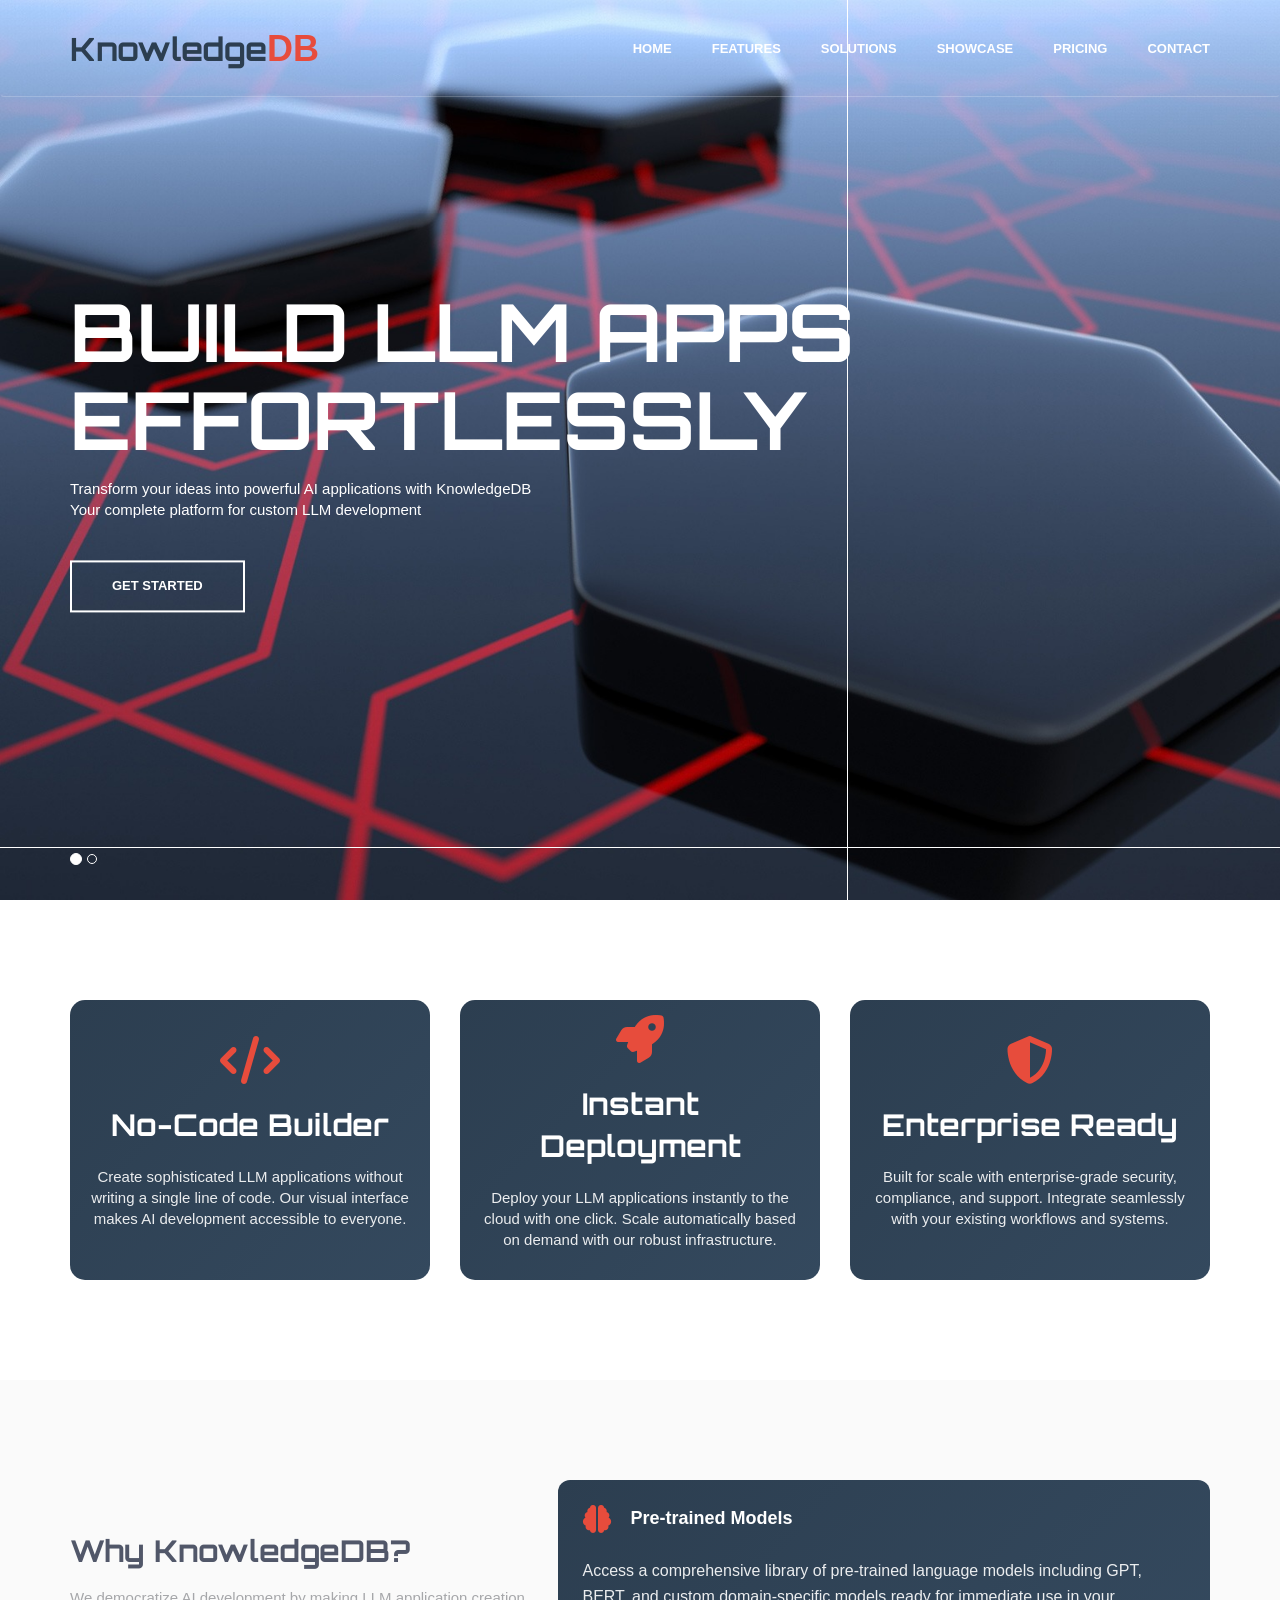
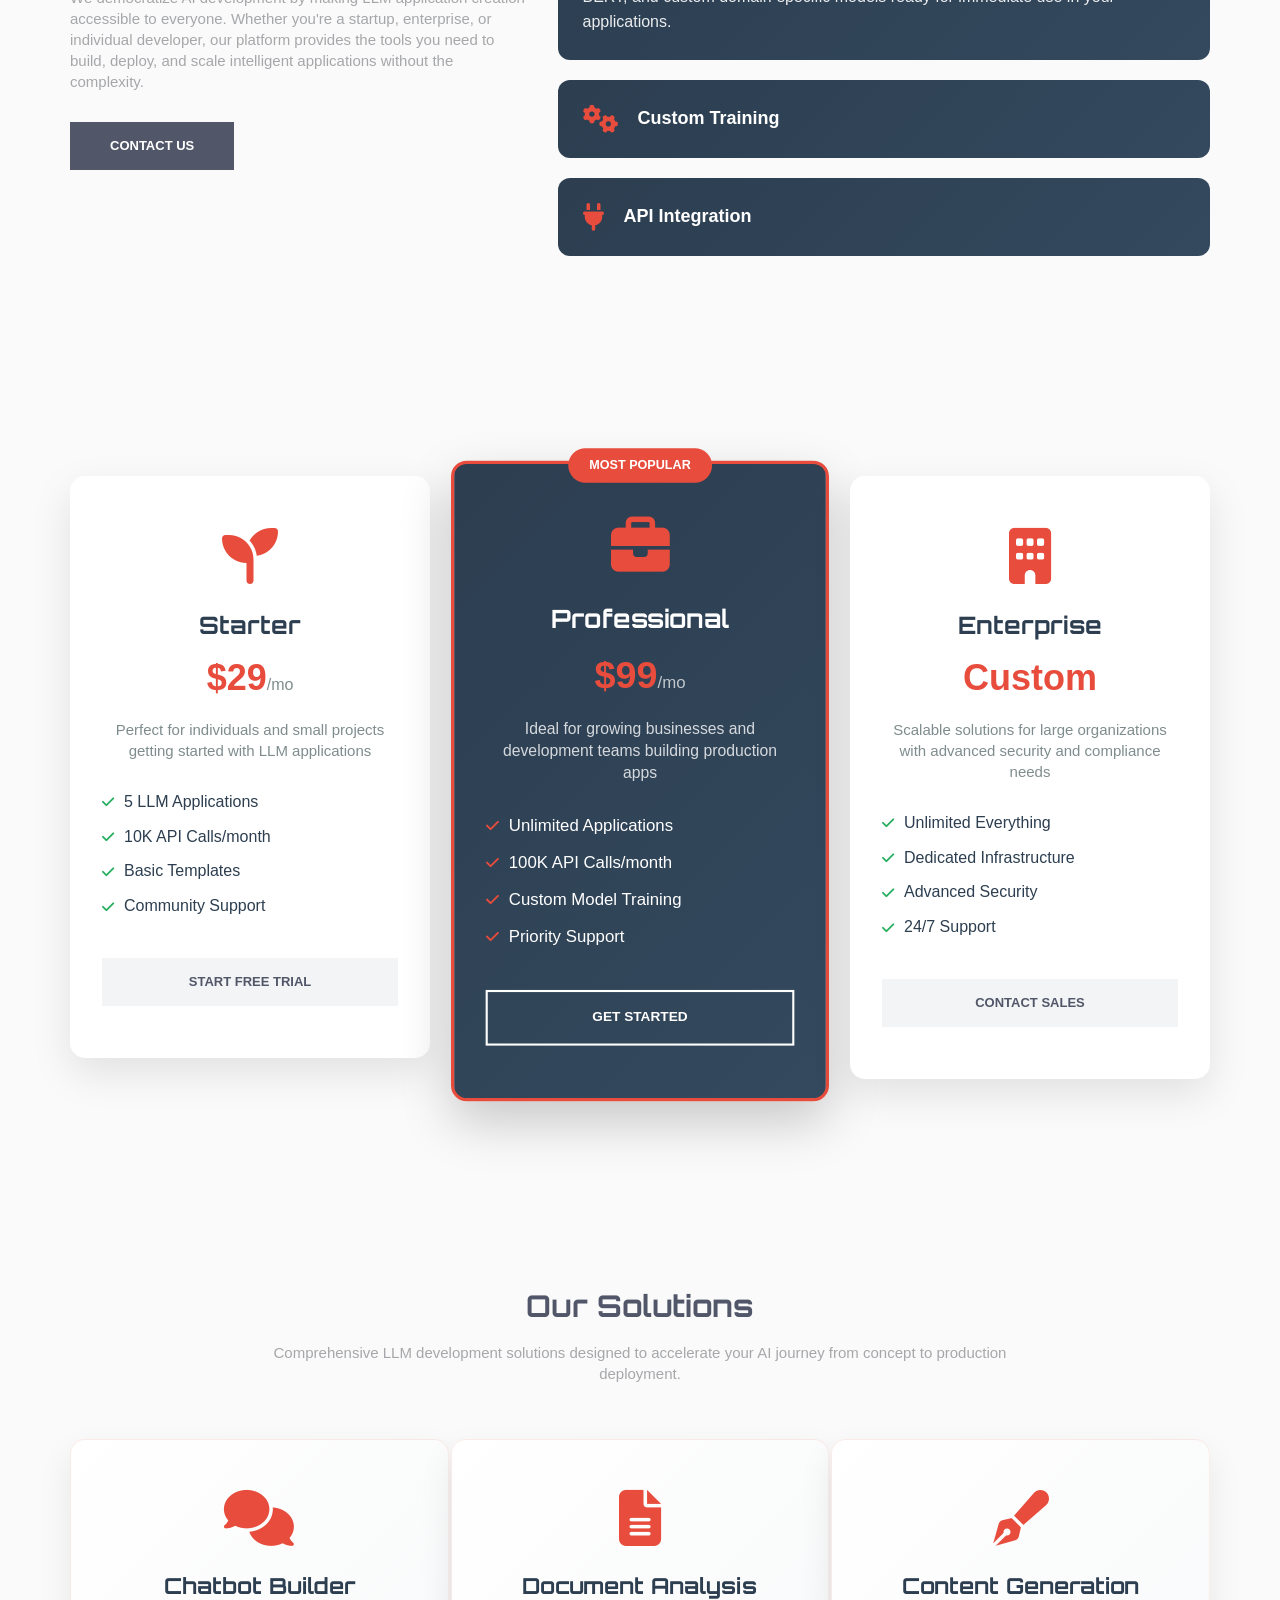
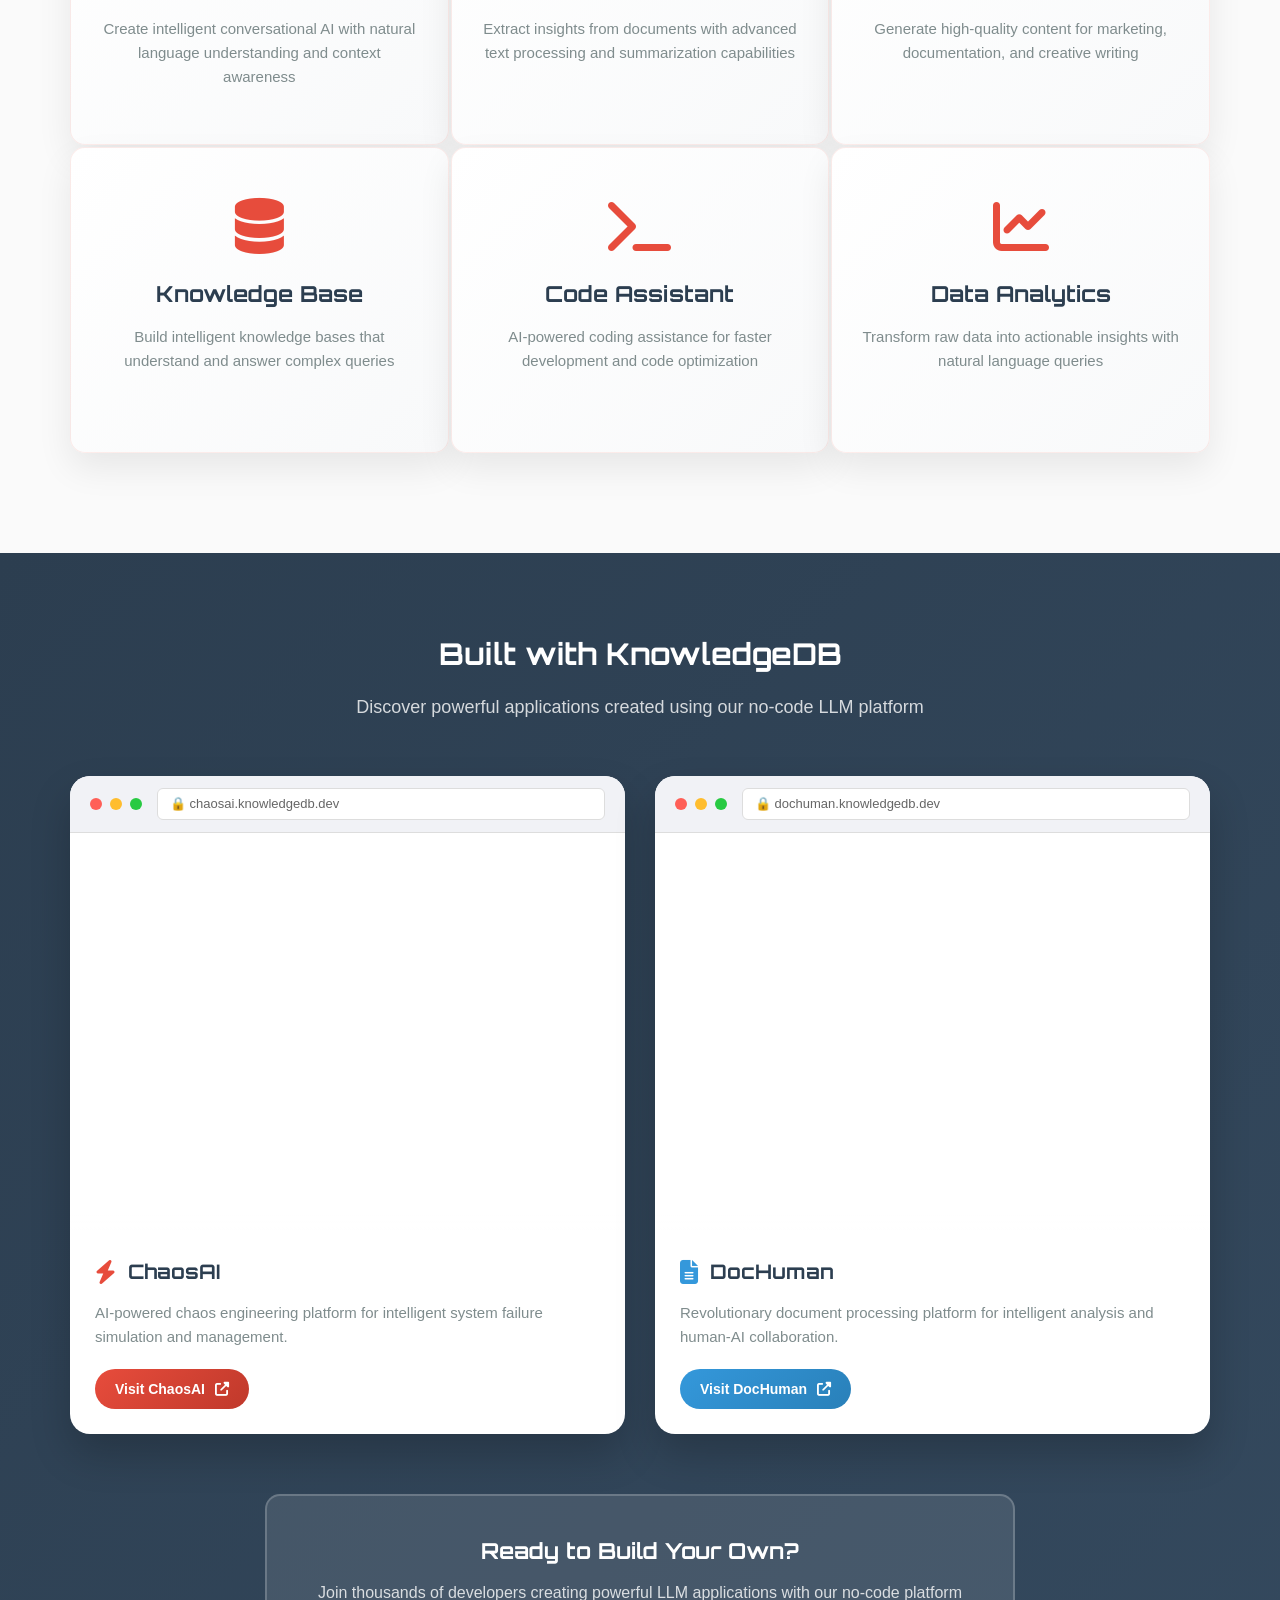
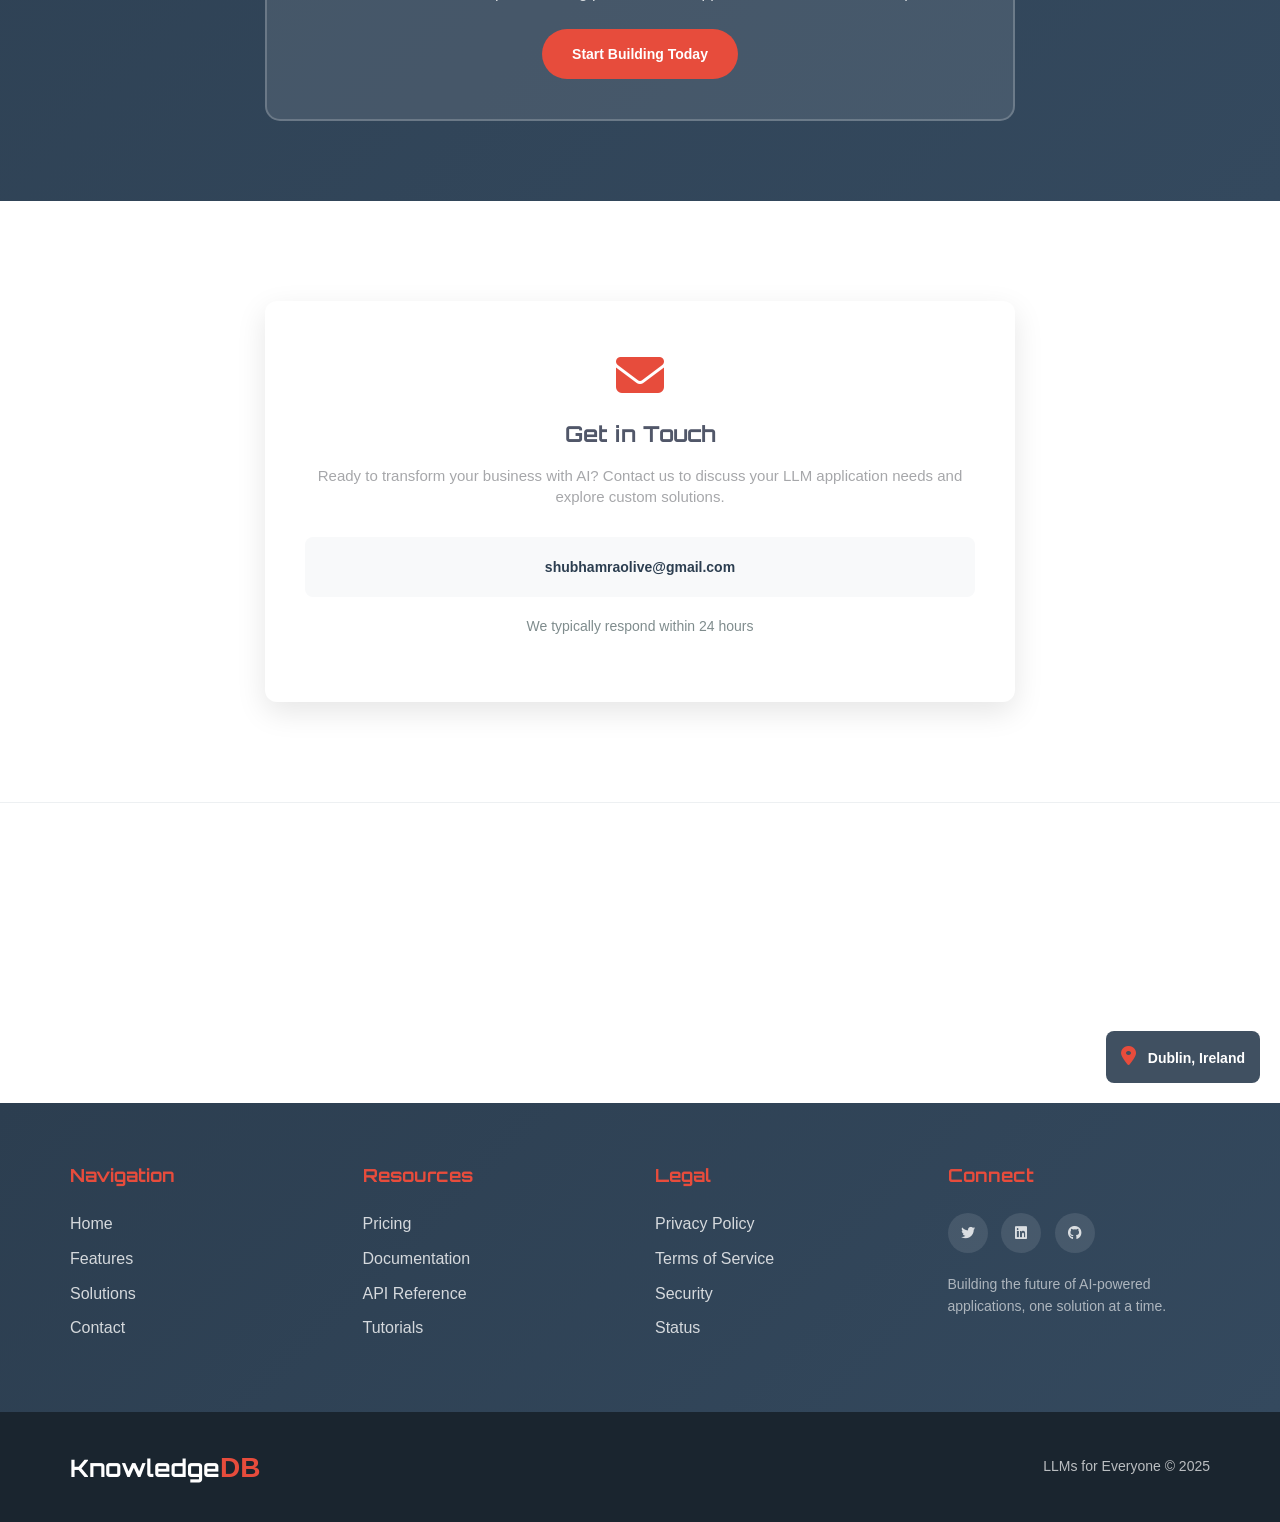
==== commit e87850d8: "product updates" ====
--- a/index.html
+++ b/index.html
@@ -21,7 +21,10 @@
         <link href="css/animate.css" rel="stylesheet">
         <link href="vendor/swiper/css/swiper.min.css" rel="stylesheet" type="text/css"/>
         <link href="css/layout.css" rel="stylesheet" type="text/css"/>
+        <link rel="icon" type="image/svg+xml" href="favicon.svg">
         <link rel="shortcut icon" href="favicon.ico"/>
+        <link rel="apple-touch-icon" sizes="180x180" href="favicon.svg">
+        <meta name="theme-color" content="#2c3e50">
     </head>
    
   
@@ -58,6 +61,7 @@
                                 <li class="js_nav-item nav-item"><a class="nav-item-child nav-item-hover" href="#body">Home</a></li>
                                 <li class="js_nav-item nav-item"><a class="nav-item-child nav-item-hover" href="#about">Features</a></li>
 								<li class="js_nav-item nav-item"><a class="nav-item-child nav-item-hover" href="#services">Solutions</a></li>
+                                <li class="js_nav-item nav-item"><a class="nav-item-child nav-item-hover" href="#showcase">Showcase</a></li>
                                 <li class="js_nav-item nav-item"><a class="nav-item-child nav-item-hover" href="#pricing">Pricing</a></li>
                                 <li class="js_nav-item nav-item"><a class="nav-item-child nav-item-hover" href="#contact">Contact</a></li>
                             </ul>
@@ -356,6 +360,92 @@
             </div>
         </div>
         <!-- End Service -->
+
+        <!-- Showcase Apps -->
+        <div id="showcase" style="background: linear-gradient(135deg, #2c3e50 0%, #34495e 100%); padding: 80px 0;">
+            <div class="container">
+                <div class="row margin-b-40">
+                    <div class="col-sm-8 col-sm-offset-2 text-center">
+                        <h2 style="color: white; margin-bottom: 20px;">Built with KnowledgeDB</h2>
+                        <p style="color: rgba(255,255,255,0.8); font-size: 18px;">Discover powerful applications created using our no-code LLM platform</p>
+                    </div>
+                </div>
+                
+                <div class="row">
+                    <div class="col-md-6 sm-margin-b-30">
+                        <div style="background: white; border-radius: 20px; overflow: hidden; box-shadow: 0 20px 40px rgba(0,0,0,0.2); transition: all 0.3s ease;" onmouseover="this.style.transform='translateY(-10px)'; this.style.boxShadow='0 30px 60px rgba(0,0,0,0.3)';" onmouseout="this.style.transform='translateY(0)'; this.style.boxShadow='0 20px 40px rgba(0,0,0,0.2)';">
+                            <!-- Browser Header -->
+                            <div style="background: #f1f2f6; padding: 12px 20px; border-bottom: 1px solid #ddd; display: flex; align-items: center;">
+                                <div style="display: flex; gap: 8px; margin-right: 15px;">
+                                    <div style="width: 12px; height: 12px; background: #ff5f57; border-radius: 50%;"></div>
+                                    <div style="width: 12px; height: 12px; background: #ffbd2e; border-radius: 50%;"></div>
+                                    <div style="width: 12px; height: 12px; background: #28ca42; border-radius: 50%;"></div>
+                                </div>
+                                <div style="flex: 1; background: white; padding: 6px 12px; border-radius: 6px; font-size: 13px; color: #666; border: 1px solid #ddd;">🔒 chaosai.knowledgedb.dev</div>
+                            </div>
+                            
+                            <!-- Live Website Preview -->
+                            <div style="height: 400px; position: relative; overflow: hidden;">
+                                <iframe src="https://chaosai.knowledgedb.dev" style="width: 120%; height: 120%; border: none; transform: scale(0.83); transform-origin: top left;" scrolling="no" loading="lazy"></iframe>
+                                <div style="position: absolute; top: 0; left: 0; right: 0; bottom: 0; background: linear-gradient(to bottom, transparent 0%, transparent 95%, rgba(255,255,255,0.3) 100%); pointer-events: none;"></div>
+                            </div>
+                            
+                            <!-- App Info -->
+                            <div style="padding: 25px;">
+                                <div style="display: flex; align-items: center; margin-bottom: 15px;">
+                                    <i class="fas fa-bolt" style="font-size: 24px; color: #e74c3c; margin-right: 12px;"></i>
+                                    <h4 style="color: #2c3e50; margin: 0; font-size: 20px;">ChaosAI</h4>
+                                </div>
+                                <p style="color: #7f8c8d; line-height: 1.6; margin-bottom: 20px; font-size: 15px;">AI-powered chaos engineering platform for intelligent system failure simulation and management.</p>
+                                <a href="https://chaosai.knowledgedb.dev" target="_blank" style="display: inline-block; background: linear-gradient(135deg, #e74c3c 0%, #c0392b 100%); color: white; padding: 10px 20px; border-radius: 20px; text-decoration: none; font-weight: 600; font-size: 14px; transition: all 0.3s ease;" onmouseover="this.style.transform='scale(1.05)';" onmouseout="this.style.transform='scale(1)';">Visit ChaosAI <i class="fas fa-external-link-alt" style="margin-left: 6px;"></i></a>
+                            </div>
+                        </div>
+                    </div>
+                    
+                    <div class="col-md-6">
+                        <div style="background: white; border-radius: 20px; overflow: hidden; box-shadow: 0 20px 40px rgba(0,0,0,0.2); transition: all 0.3s ease;" onmouseover="this.style.transform='translateY(-10px)'; this.style.boxShadow='0 30px 60px rgba(0,0,0,0.3)';" onmouseout="this.style.transform='translateY(0)'; this.style.boxShadow='0 20px 40px rgba(0,0,0,0.2)';">
+                            <!-- Browser Header -->
+                            <div style="background: #f1f2f6; padding: 12px 20px; border-bottom: 1px solid #ddd; display: flex; align-items: center;">
+                                <div style="display: flex; gap: 8px; margin-right: 15px;">
+                                    <div style="width: 12px; height: 12px; background: #ff5f57; border-radius: 50%;"></div>
+                                    <div style="width: 12px; height: 12px; background: #ffbd2e; border-radius: 50%;"></div>
+                                    <div style="width: 12px; height: 12px; background: #28ca42; border-radius: 50%;"></div>
+                                </div>
+                                <div style="flex: 1; background: white; padding: 6px 12px; border-radius: 6px; font-size: 13px; color: #666; border: 1px solid #ddd;">🔒 dochuman.knowledgedb.dev</div>
+                            </div>
+                            
+                            <!-- Live Website Preview -->
+                            <div style="height: 400px; position: relative; overflow: hidden;">
+                                <iframe src="https://dochuman.knowledgedb.dev" style="width: 120%; height: 120%; border: none; transform: scale(0.83); transform-origin: top left;" scrolling="no" loading="lazy"></iframe>
+                                <div style="position: absolute; top: 0; left: 0; right: 0; bottom: 0; background: linear-gradient(to bottom, transparent 0%, transparent 95%, rgba(255,255,255,0.3) 100%); pointer-events: none;"></div>
+                            </div>
+                            
+                            <!-- App Info -->
+                            <div style="padding: 25px;">
+                                <div style="display: flex; align-items: center; margin-bottom: 15px;">
+                                    <i class="fas fa-file-alt" style="font-size: 24px; color: #3498db; margin-right: 12px;"></i>
+                                    <h4 style="color: #2c3e50; margin: 0; font-size: 20px;">DocHuman</h4>
+                                </div>
+                                <p style="color: #7f8c8d; line-height: 1.6; margin-bottom: 20px; font-size: 15px;">Revolutionary document processing platform for intelligent analysis and human-AI collaboration.</p>
+                                <a href="https://dochuman.knowledgedb.dev" target="_blank" style="display: inline-block; background: linear-gradient(135deg, #3498db 0%, #2980b9 100%); color: white; padding: 10px 20px; border-radius: 20px; text-decoration: none; font-weight: 600; font-size: 14px; transition: all 0.3s ease;" onmouseover="this.style.transform='scale(1.05)';" onmouseout="this.style.transform='scale(1)';">Visit DocHuman <i class="fas fa-external-link-alt" style="margin-left: 6px;"></i></a>
+                            </div>
+                        </div>
+                    </div>
+                </div>
+                
+                <!-- Call to Action -->
+                <div class="row margin-t-60">
+                    <div class="col-sm-8 col-sm-offset-2 text-center">
+                        <div style="background: rgba(255,255,255,0.1); border-radius: 15px; padding: 40px; border: 2px solid rgba(255,255,255,0.2);">
+                            <h3 style="color: white; margin-bottom: 15px;">Ready to Build Your Own?</h3>
+                            <p style="color: rgba(255,255,255,0.8); margin-bottom: 25px; font-size: 16px;">Join thousands of developers creating powerful LLM applications with our no-code platform</p>
+                            <a href="#pricing" style="display: inline-block; background: #e74c3c; color: white; padding: 15px 30px; border-radius: 30px; text-decoration: none; font-weight: 600; transition: all 0.3s ease;" onmouseover="this.style.background='#c0392b'; this.style.transform='scale(1.05)';" onmouseout="this.style.background='#e74c3c'; this.style.transform='scale(1)';">Start Building Today</a>
+                        </div>
+                    </div>
+                </div>
+            </div>
+        </div>
+        <!-- End Showcase Apps -->
             
         <!-- Contact -->
         <div id="contact">
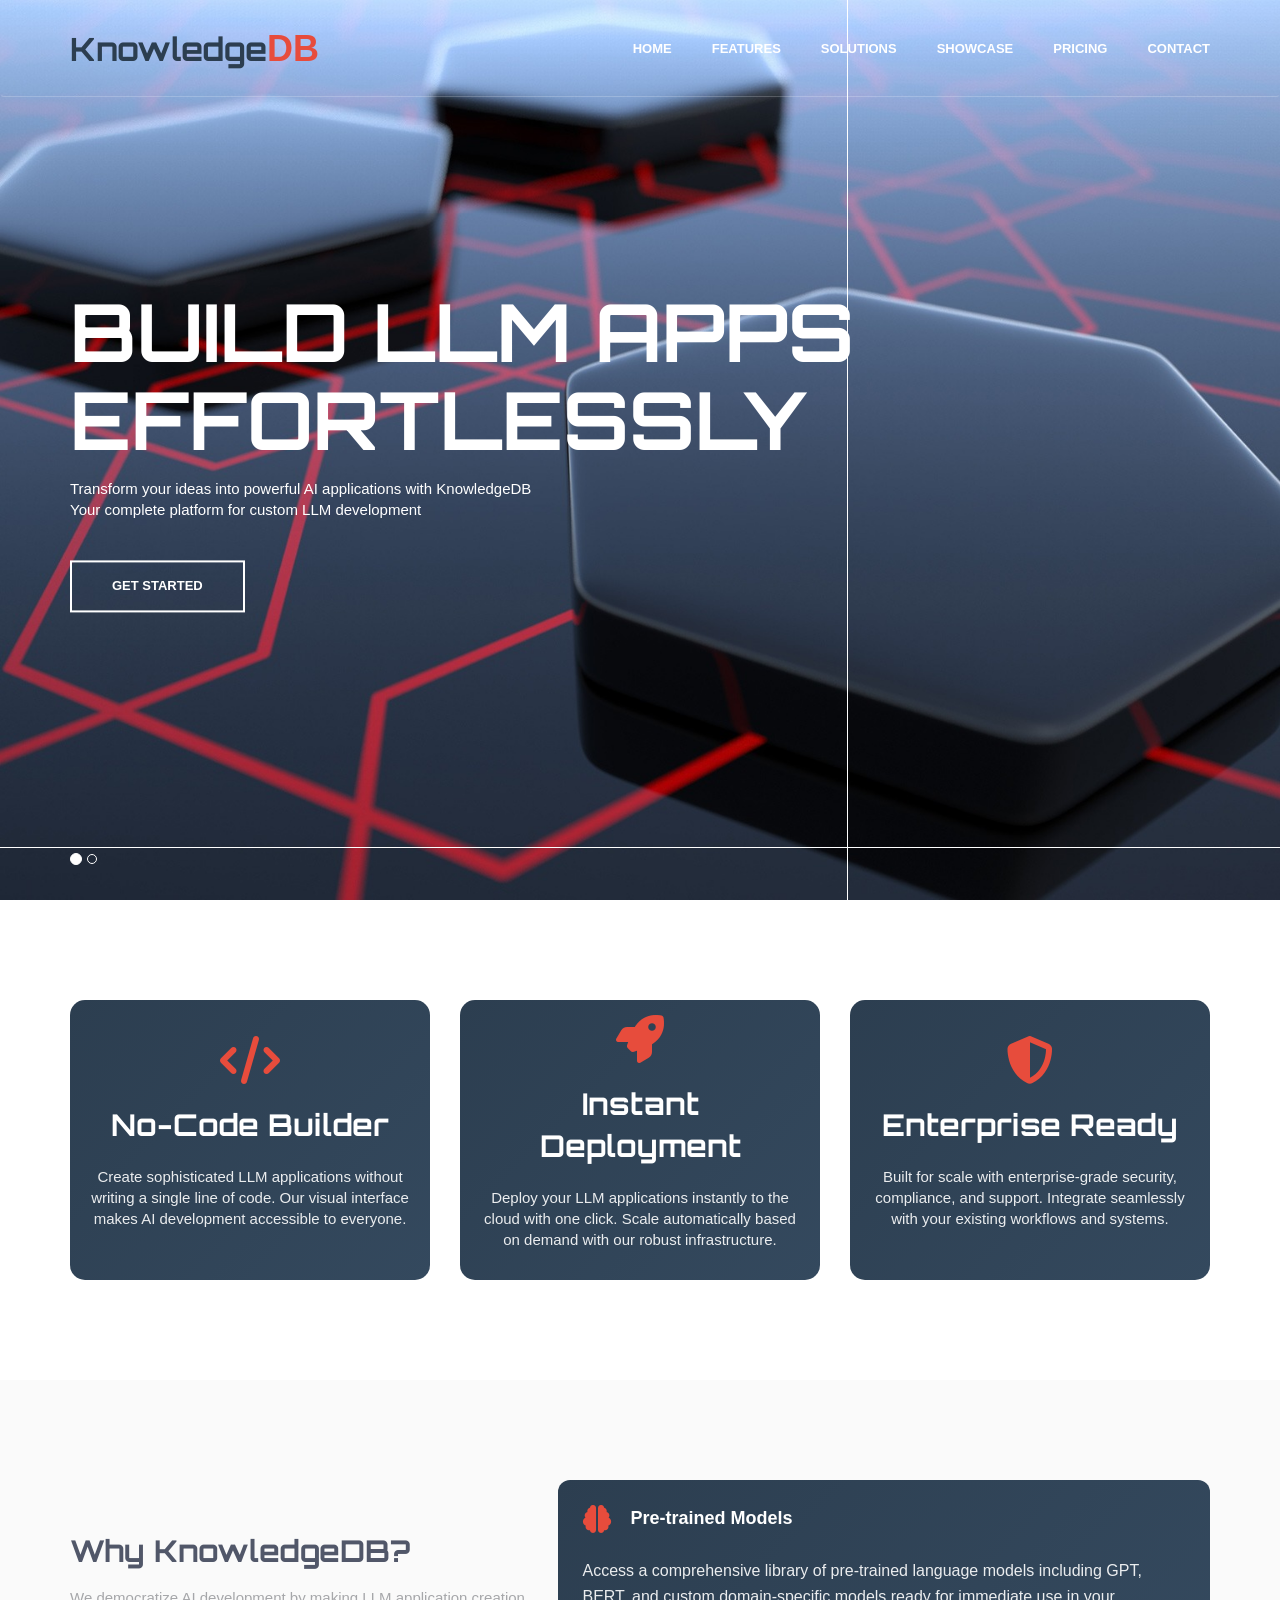
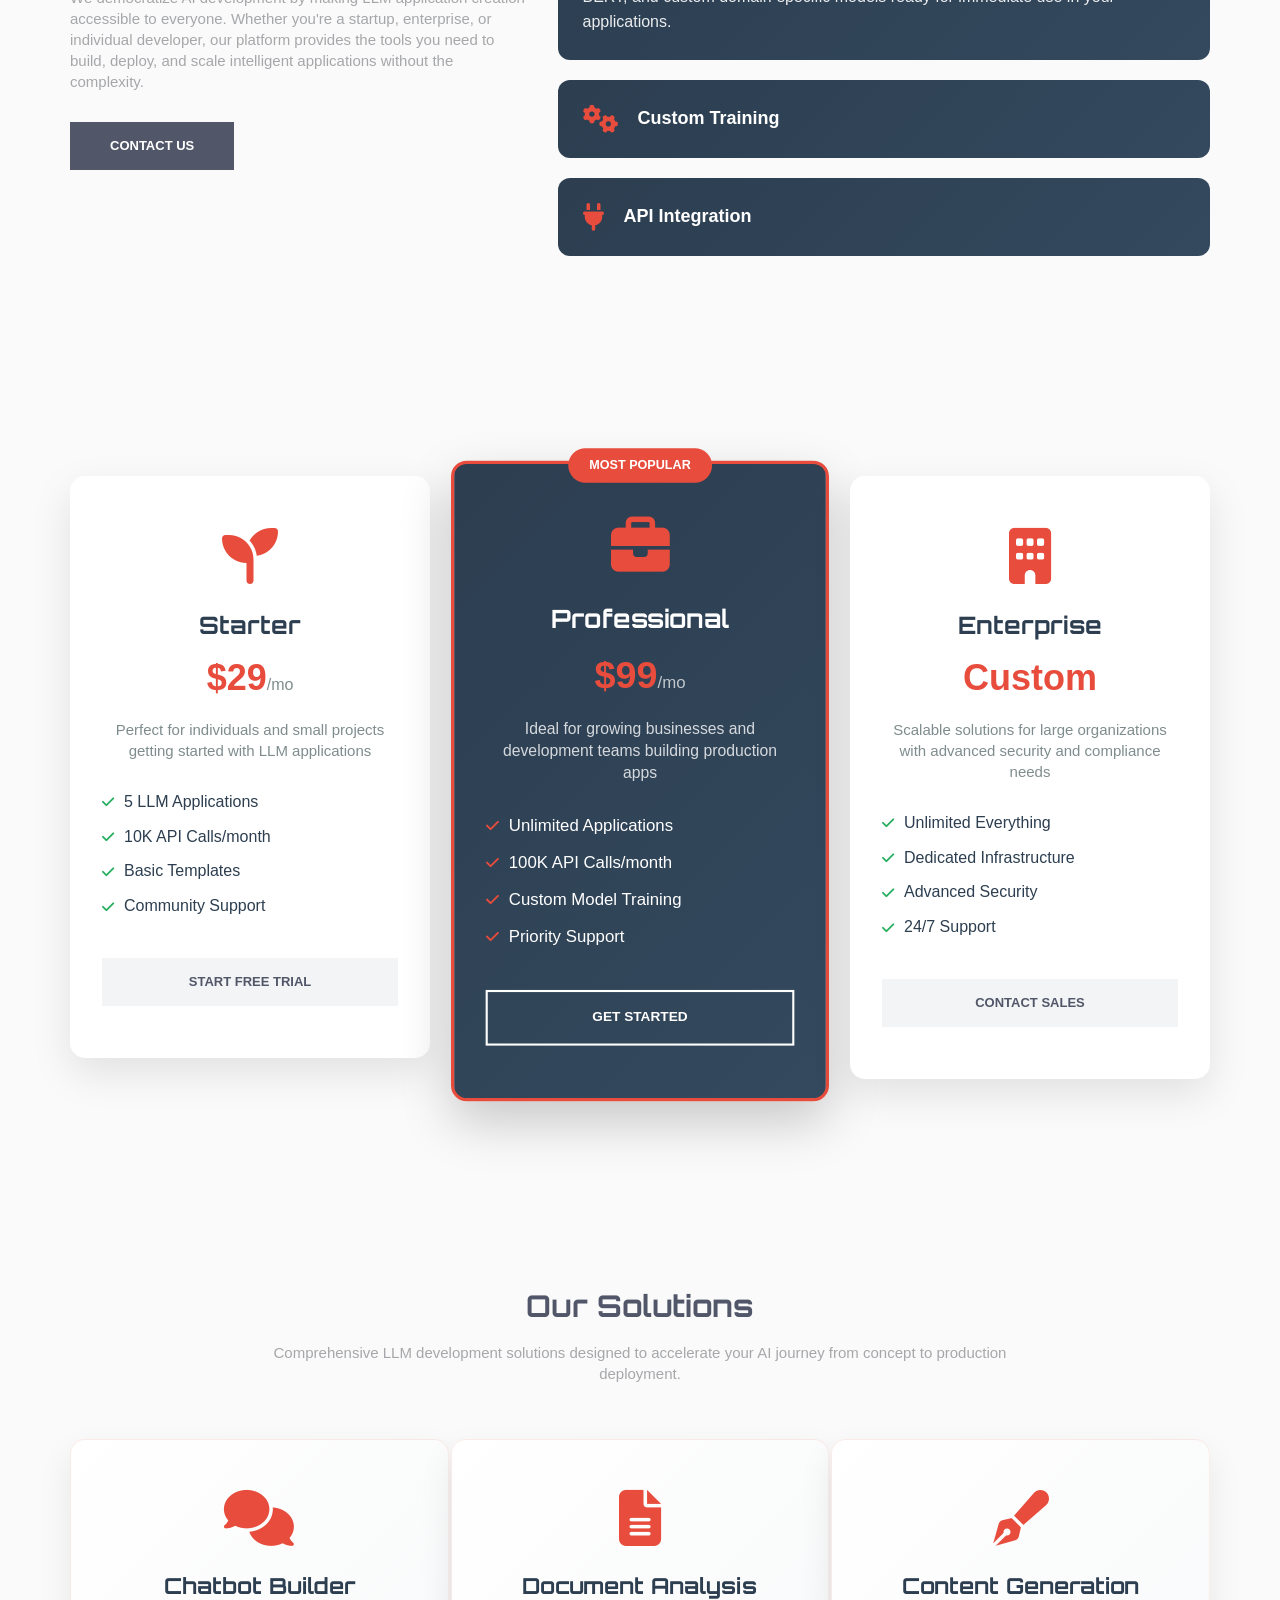
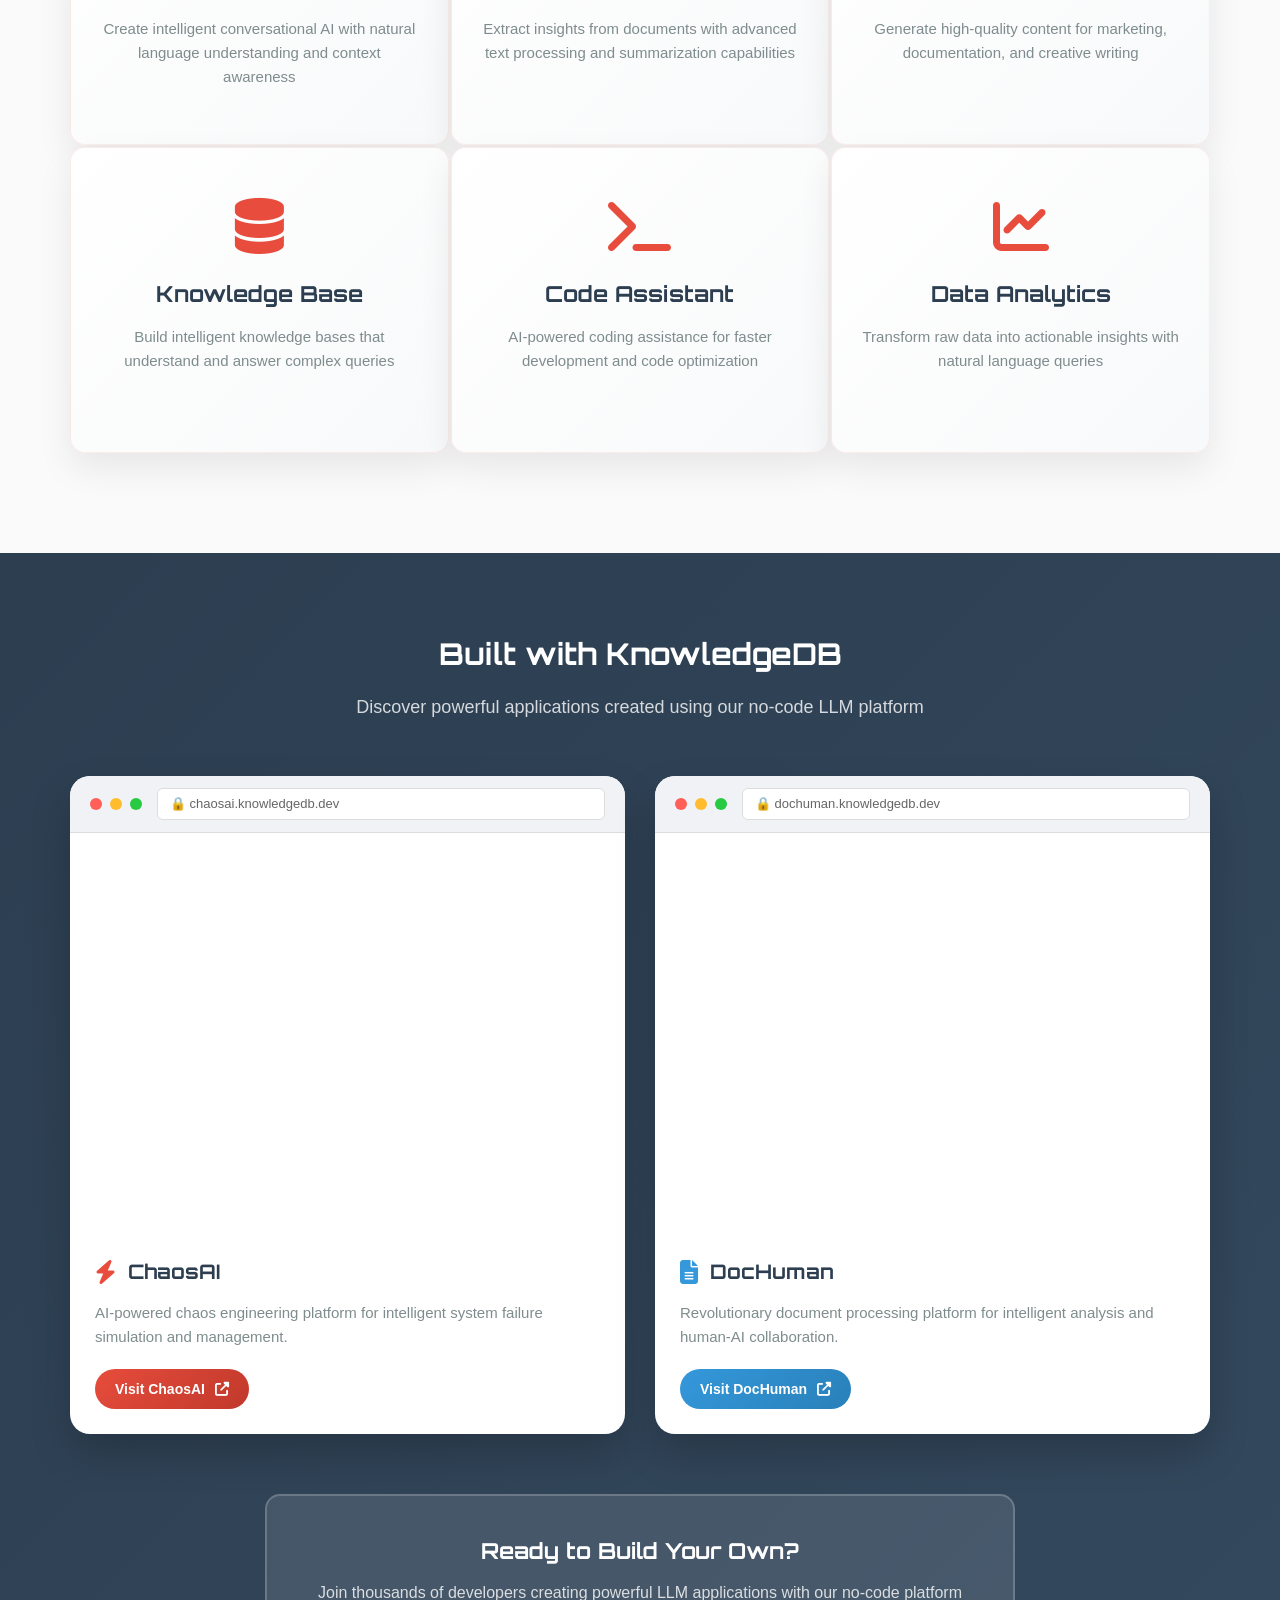
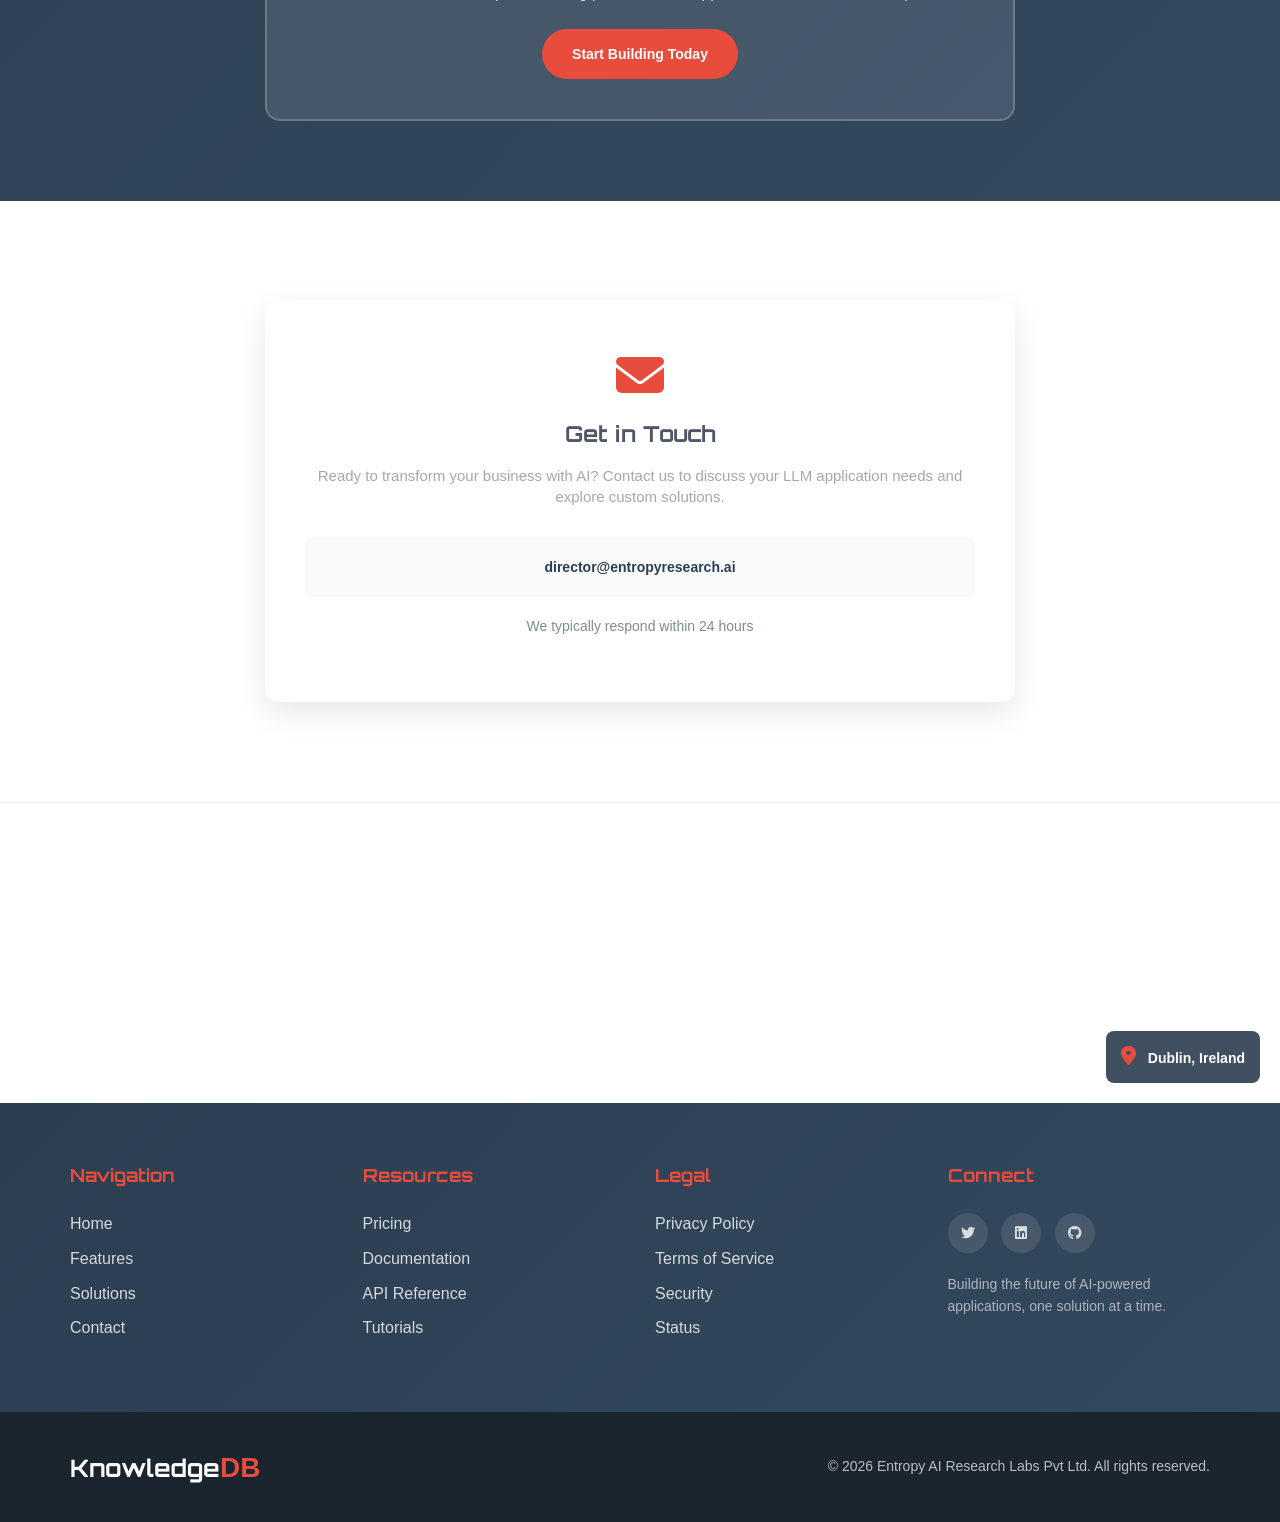
==== commit 24f950f7: "contact updated" ====
--- a/index.html
+++ b/index.html
@@ -459,7 +459,7 @@
                                 <h3>Get in Touch</h3>
                                 <p style="margin-bottom: 30px;">Ready to transform your business with AI? Contact us to discuss your LLM application needs and explore custom solutions.</p>
                                 <div style="background: #f8f9fa; padding: 20px; border-radius: 8px; margin-bottom: 20px;">
-                                    <strong style="color: #2c3e50;">shubhamraolive@gmail.com</strong>
+                                    <a href="mailto:director@entropyresearch.ai" style="color: #2c3e50; text-decoration: none; font-weight: 600;">director@entropyresearch.ai</a>
                                 </div>
                                 <p style="color: #7f8c8d; font-size: 14px;">We typically respond within 24 hours</p>
                             </div>
@@ -538,7 +538,7 @@
                             <h3 style="margin: 0; color: white; font-weight: 700; font-size: 24px; font-family: 'Orbitron', monospace;">Knowledge<span style="color: #e74c3c; font-size: 28px; font-weight: 900;">DB</span></h3>
                         </div>
                         <div class="col-xs-6 text-right" style="display: flex; align-items: center; justify-content: flex-end; height: 60px;">
-                            <p class="margin-b-0" style="color: rgba(255,255,255,0.7); font-size: 14px;">LLMs for Everyone &copy; 2025</p>
+                            <p class="margin-b-0" style="color: rgba(255,255,255,0.7); font-size: 14px;">&copy; 2026 Entropy AI Research Labs Pvt Ltd. All rights reserved.</p>
                         </div>
                     </div>
                 </div>
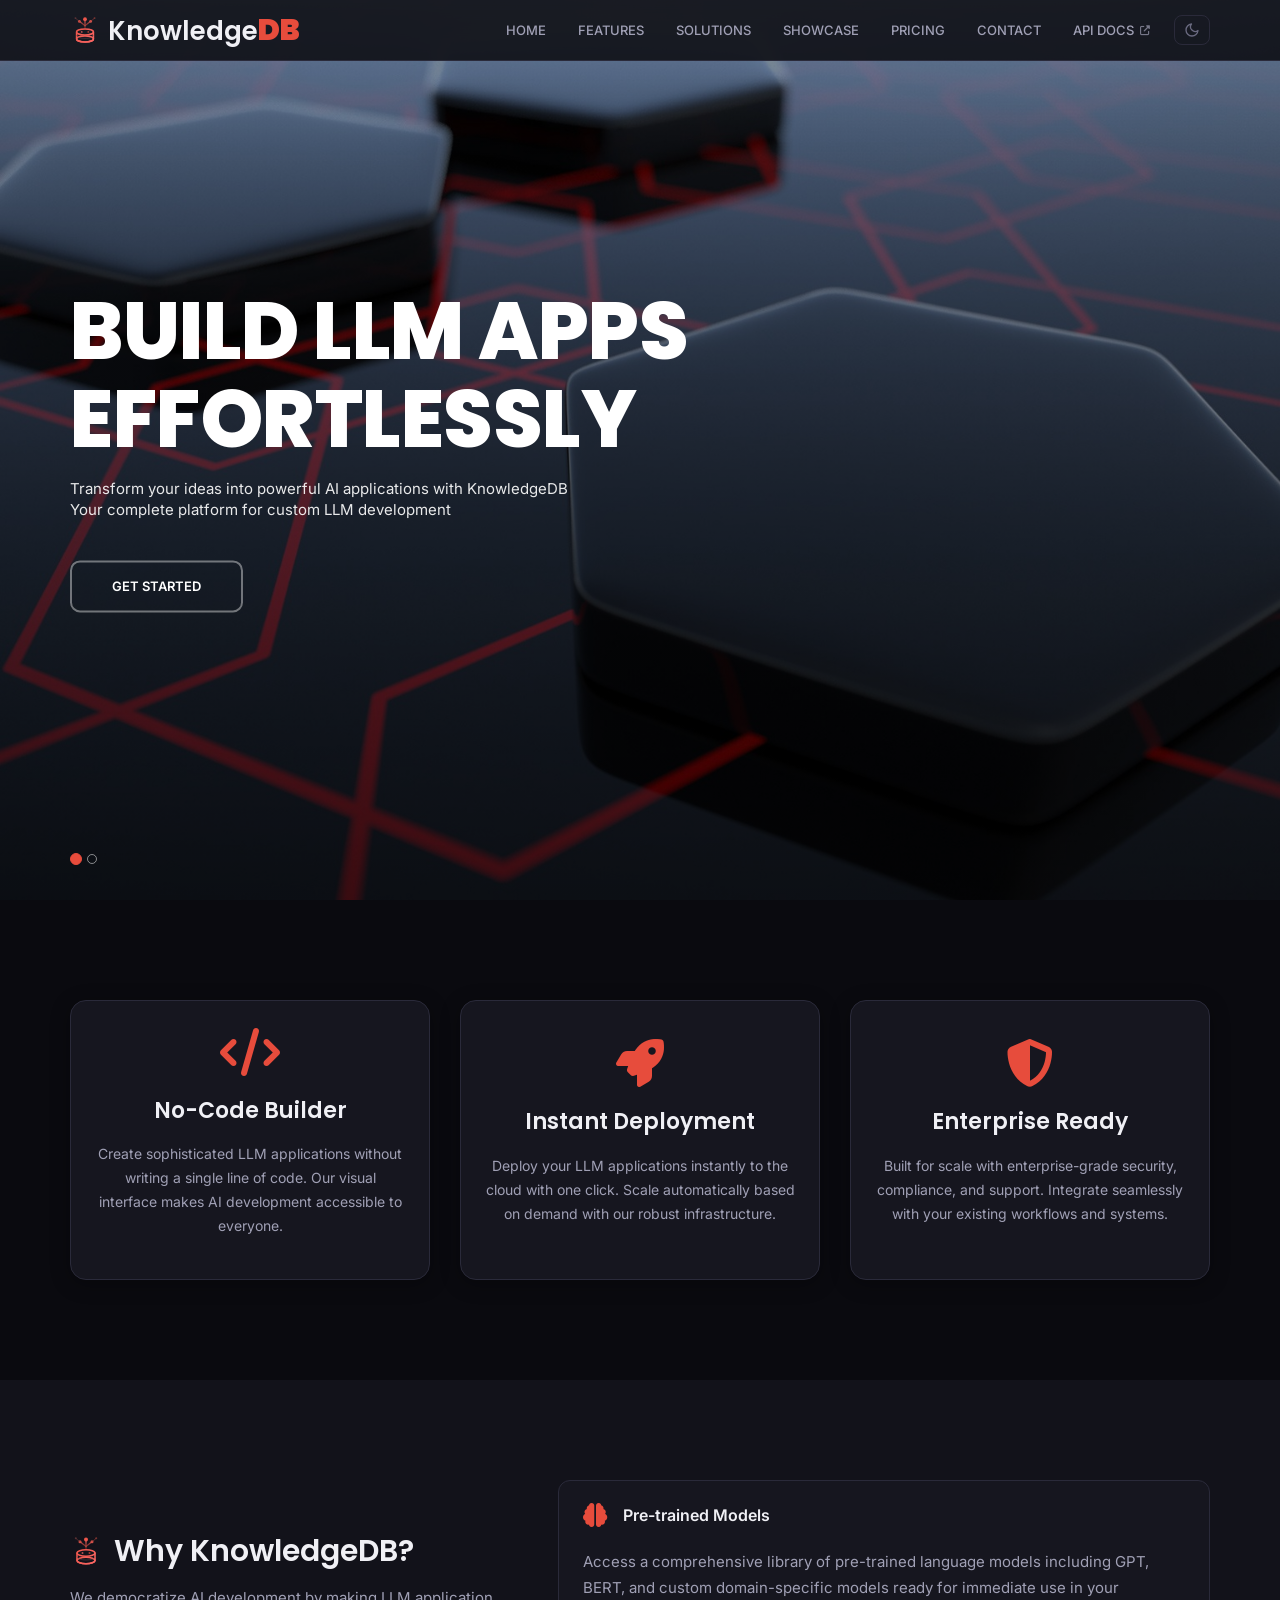
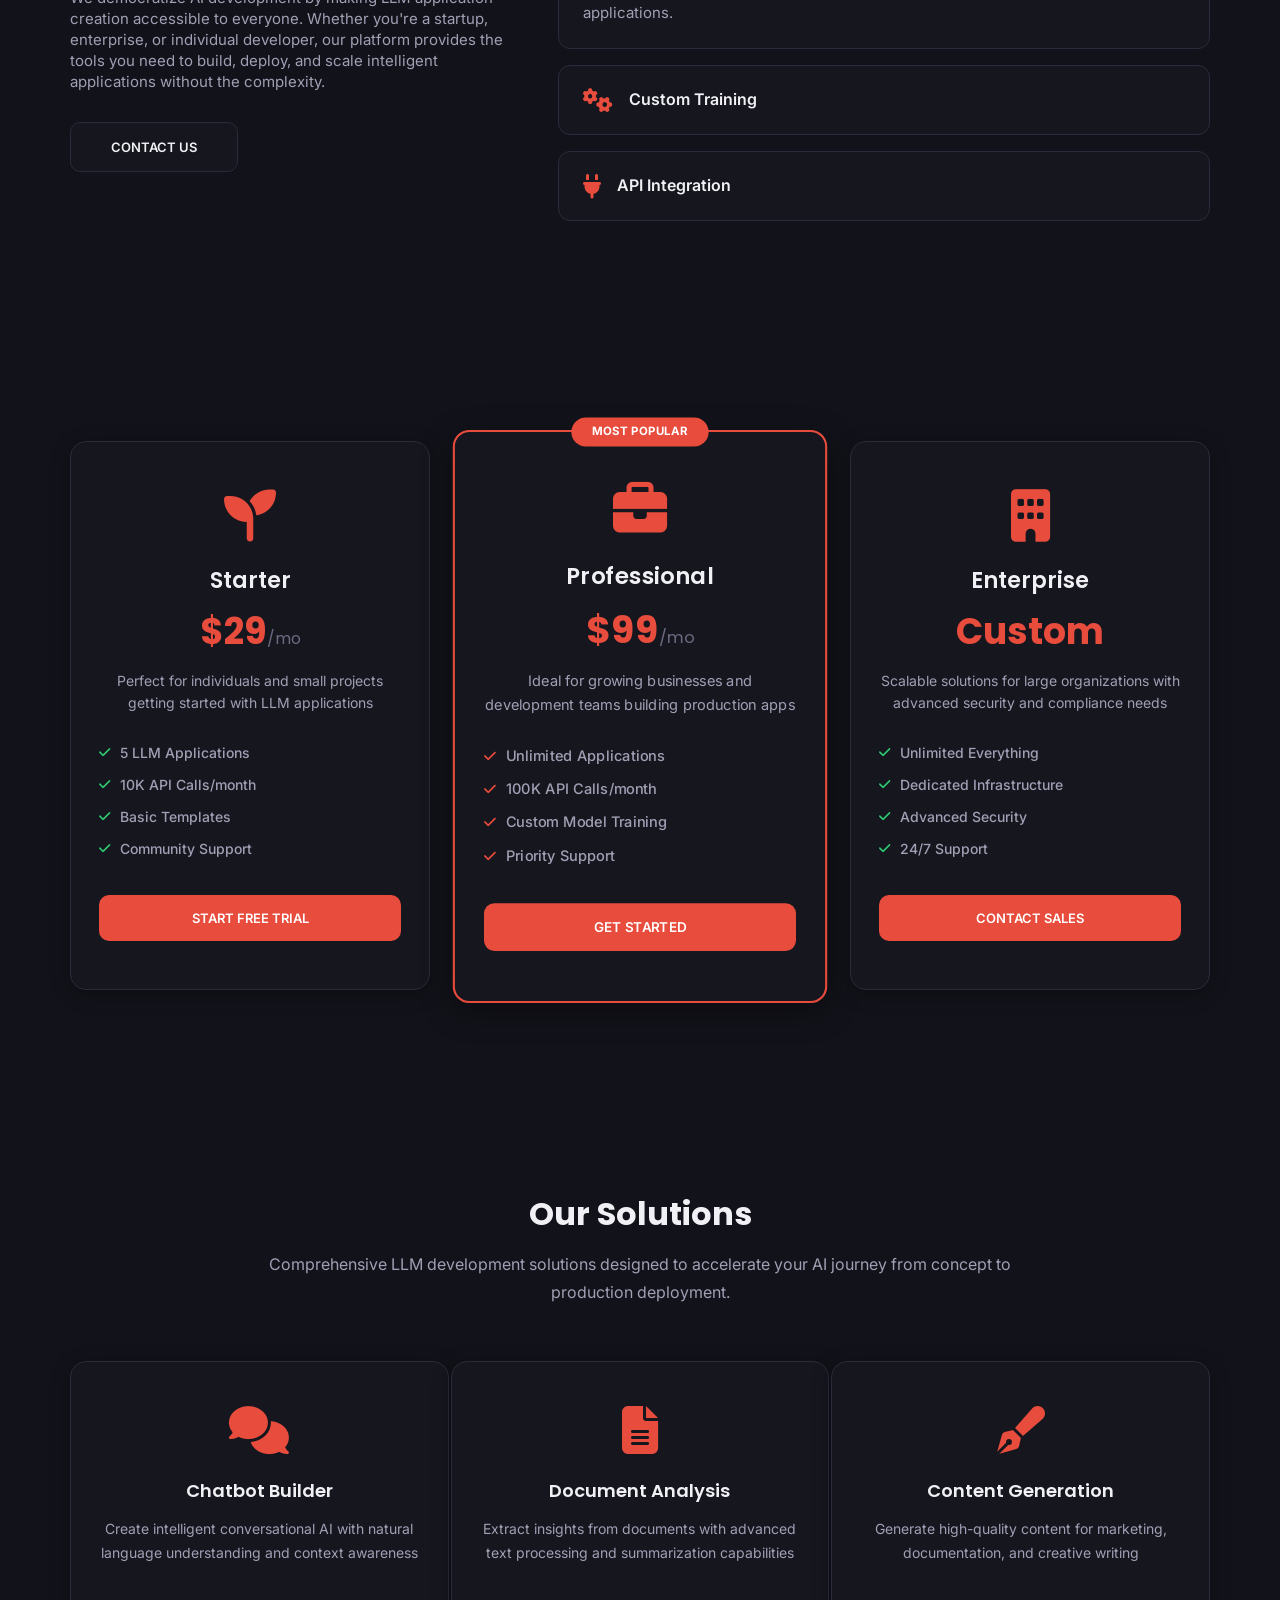
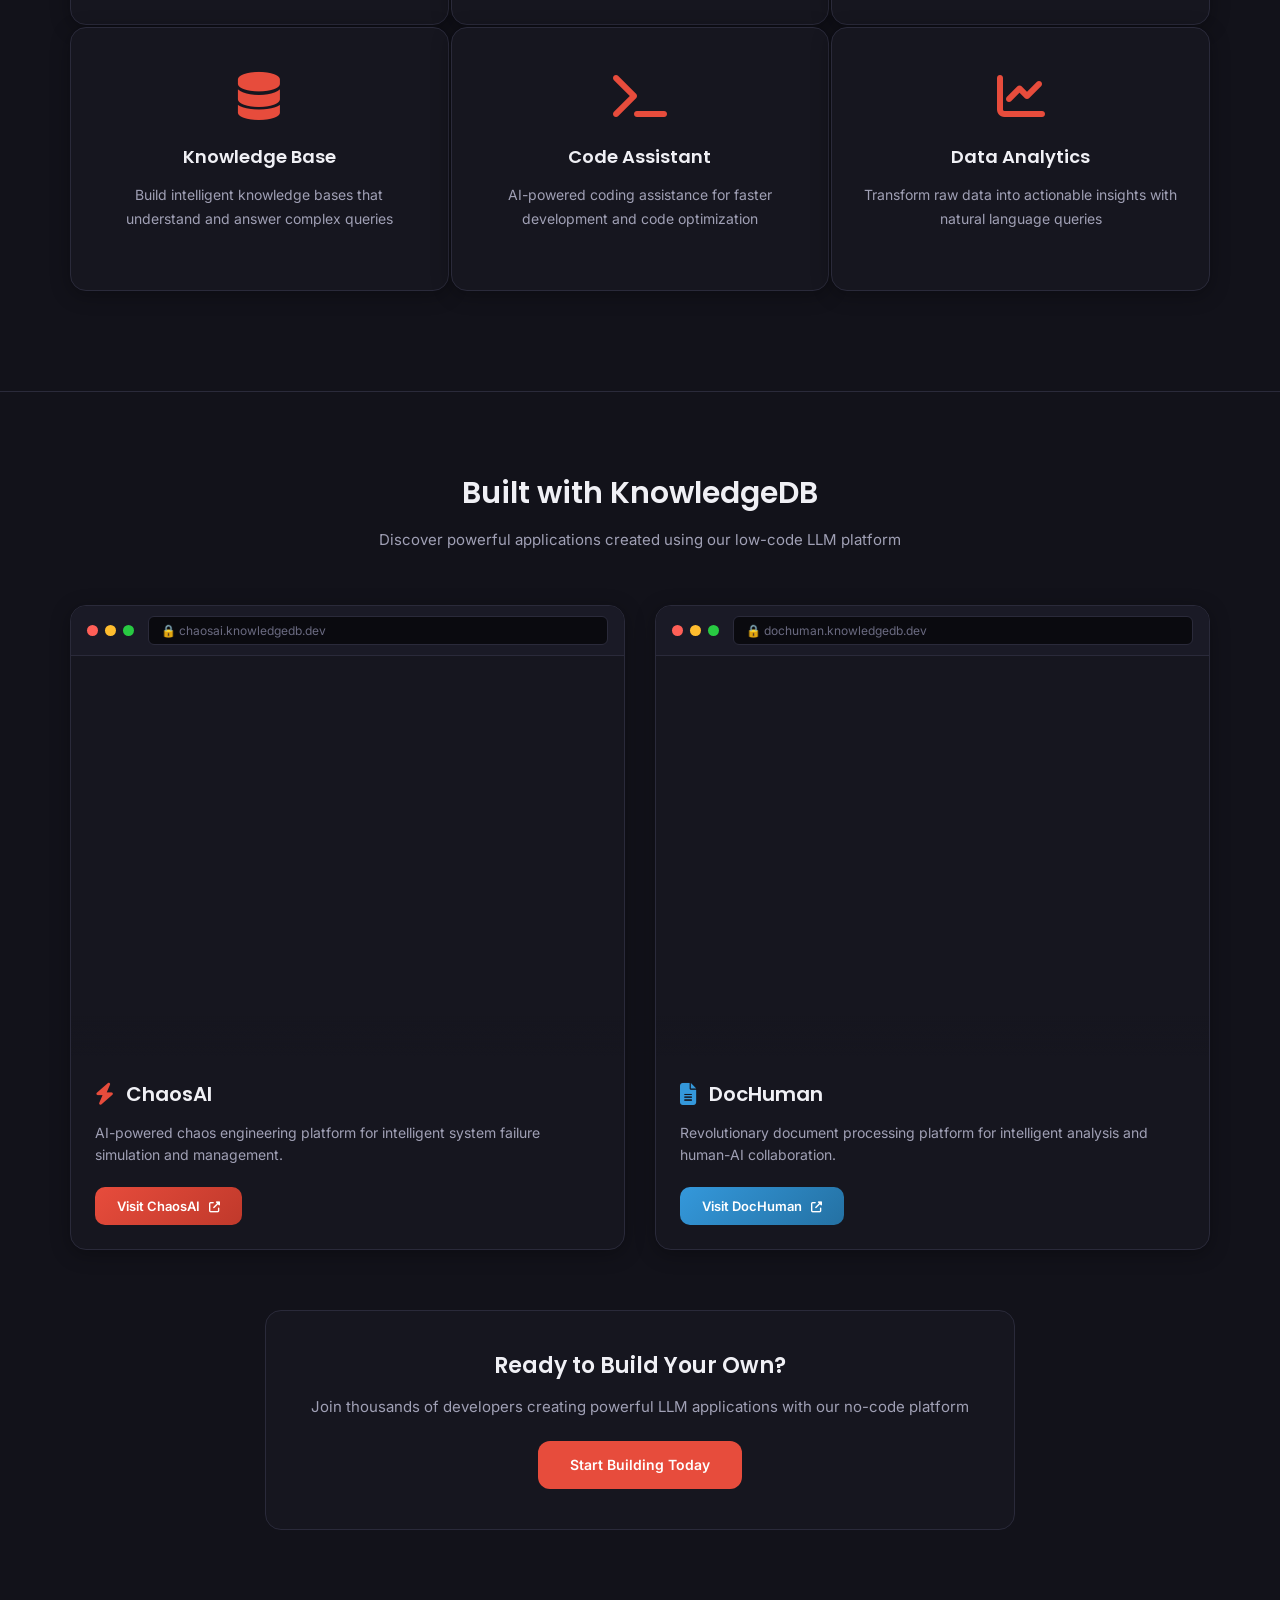
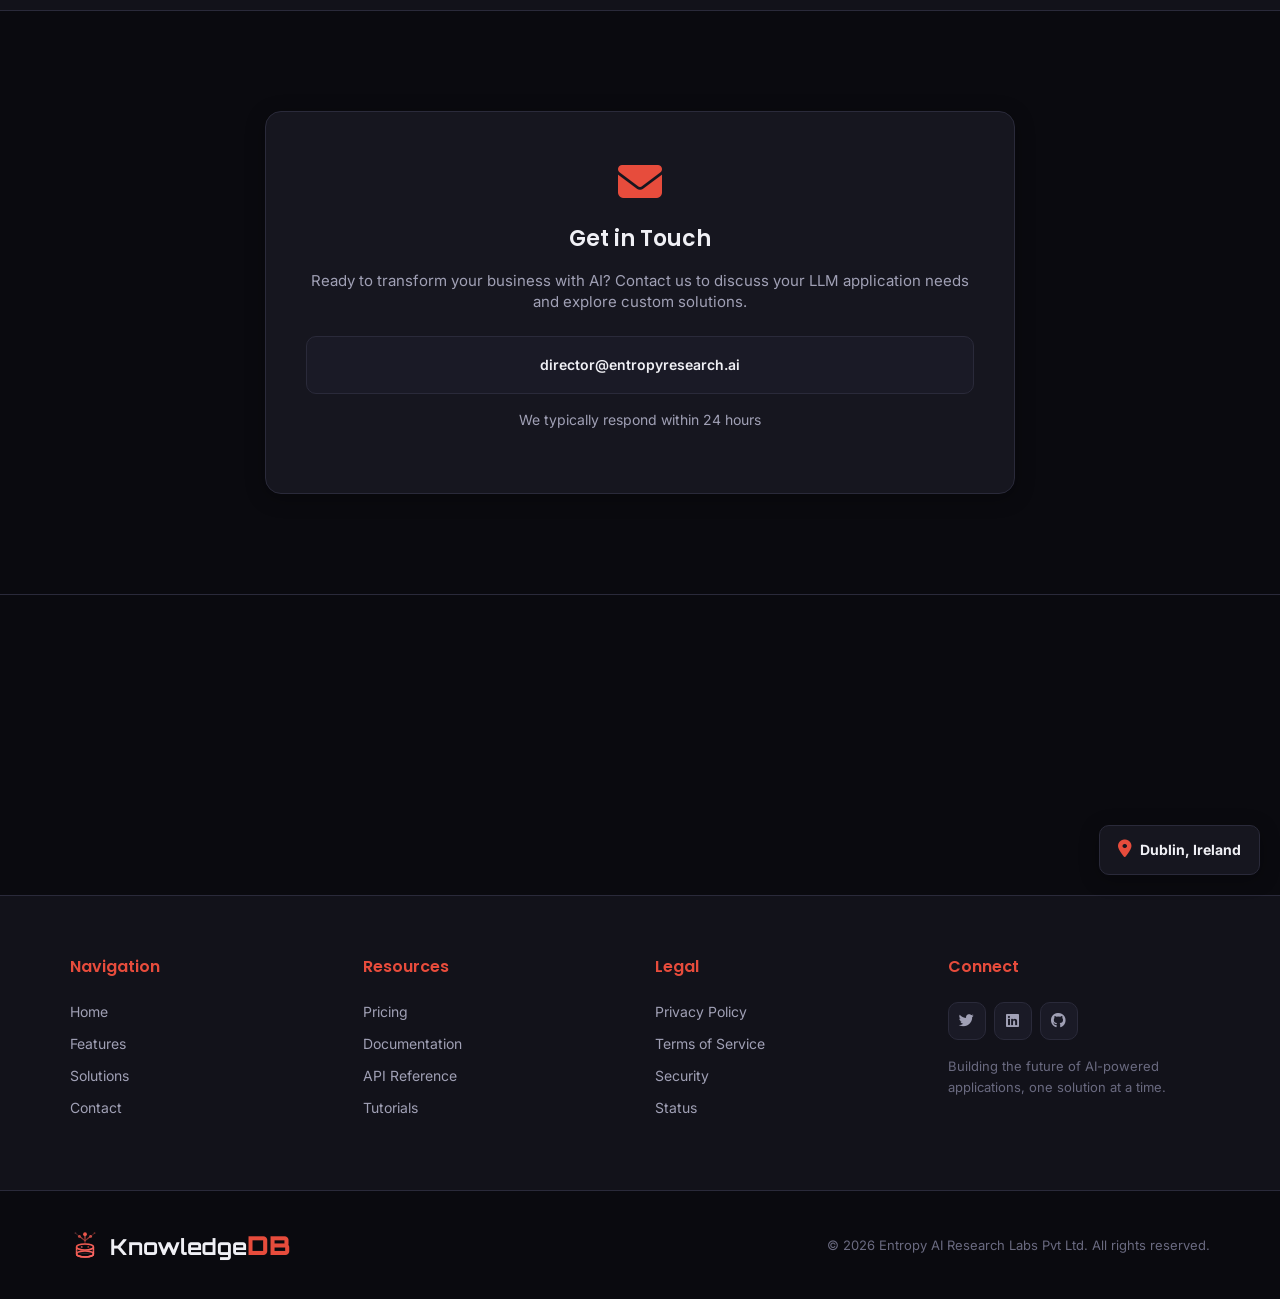
==== commit 93686867: "API docs and UI Upgrade" ====
--- a/index.html
+++ b/index.html
@@ -1,576 +1,231 @@
 <!DOCTYPE html>
-
 <html lang="en" class="no-js">
-   
-    <head>
-        <meta charset="utf-8"/>
-        <title>KnowledgeDB - LLMs for Everyone</title>
-        <meta http-equiv="X-UA-Compatible" content="IE=edge">
-        <meta content="width=device-width, initial-scale=1" name="viewport"/>
-        <meta content="KnowledgeDB - Your one-stop-shop for creating custom LLM applications with ease." name="description"/>
-        <meta content="KnowledgeDB" name="author"/>
-        <link href="https://fonts.googleapis.com/css2?family=Poppins:wght@300;400;500;600;700;800&family=Orbitron:wght@400;700;900&display=swap" rel="stylesheet">
-		<link href="https://cdnjs.cloudflare.com/ajax/libs/font-awesome/6.4.0/css/all.min.css" rel="stylesheet">
-        <style>
-        body { font-family: 'Poppins', sans-serif; }
-        h1, h2, h3, h4, h5, h6 { font-family: 'Poppins', sans-serif; font-weight: 600; }
-        .container { max-width: 1600px; }
-        </style>
-        <link href="vendor/simple-line-icons/simple-line-icons.min.css" rel="stylesheet" type="text/css"/>
-        <link href="vendor/bootstrap/css/bootstrap.min.css" rel="stylesheet" type="text/css"/>
-        <link href="css/animate.css" rel="stylesheet">
-        <link href="vendor/swiper/css/swiper.min.css" rel="stylesheet" type="text/css"/>
-        <link href="css/layout.css" rel="stylesheet" type="text/css"/>
-        <link rel="icon" type="image/svg+xml" href="favicon.svg">
-        <link rel="shortcut icon" href="favicon.ico"/>
-        <link rel="apple-touch-icon" sizes="180x180" href="favicon.svg">
-        <meta name="theme-color" content="#2c3e50">
-    </head>
-   
-  
-    <body id="body" data-spy="scroll" data-target=".header">
-
-          <header class="header navbar-fixed-top">
-              <nav class="navbar" role="navigation">
-                <div class="container">
-                      <div class="menu-container js_nav-item">
-                        <button type="button" class="navbar-toggle" data-toggle="collapse" data-target=".nav-collapse">
-                            <span class="sr-only">Toggle navigation</span>
-                            <span class="toggle-icon"></span>
-                        </button>
-
-                          <div class="logo">
-                            <a class="logo-wrap" href="#body" style="text-decoration: none; display: flex; align-items: center; height: 100%;">
-                                <h2 style="margin: 0; color: #2c3e50; font-weight: 700; font-size: 32px; line-height: 1; font-family: 'Orbitron', monospace;">Knowledge<span style="color: #e74c3c; font-size: 36px; font-weight: 900;">DB</span></h2>
-                            </a>
+<head>
+    <meta charset="utf-8"/>
+    <title>KnowledgeDB - LLMs for Everyone</title>
+    <meta http-equiv="X-UA-Compatible" content="IE=edge">
+    <meta content="width=device-width, initial-scale=1" name="viewport"/>
+    <meta content="KnowledgeDB - Your one-stop-shop for creating custom LLM applications with ease." name="description"/>
+    <meta content="KnowledgeDB" name="author"/>
+    <link href="https://fonts.googleapis.com/css2?family=Poppins:wght@300;400;500;600;700;800&family=Orbitron:wght@400;700;900&family=Inter:wght@300;400;500;600;700;800&display=swap" rel="stylesheet">
+    <link href="https://cdnjs.cloudflare.com/ajax/libs/font-awesome/6.4.0/css/all.min.css" rel="stylesheet">
+    <link href="vendor/simple-line-icons/simple-line-icons.min.css" rel="stylesheet" type="text/css"/>
+    <link href="vendor/bootstrap/css/bootstrap.min.css" rel="stylesheet" type="text/css"/>
+    <link href="css/animate.css" rel="stylesheet">
+    <link href="vendor/swiper/css/swiper.min.css" rel="stylesheet" type="text/css"/>
+    <link href="css/layout.css" rel="stylesheet" type="text/css"/>
+    <link href="css/modern.css" rel="stylesheet" type="text/css"/>
+    <link rel="icon" type="image/svg+xml" href="favicon.svg">
+    <link rel="shortcut icon" href="favicon.ico"/>
+    <link rel="apple-touch-icon" sizes="180x180" href="favicon.svg">
+    <meta name="theme-color" content="#0a0a0f">
+    <script>(function(){var t=localStorage.getItem('kdb_theme')||'dark';document.documentElement.setAttribute('data-theme',t);})();</script>
+</head>
+<body id="body" data-spy="scroll" data-target=".header">
+<header class="header navbar-fixed-top">
+    <nav class="navbar" role="navigation">
+        <div class="container">
+            <div class="menu-container js_nav-item">
+                <button type="button" class="navbar-toggle" data-toggle="collapse" data-target=".nav-collapse">
+                    <span class="sr-only">Toggle navigation</span>
+                    <span class="toggle-icon"></span>
+                </button>
+                <div class="logo">
+                    <a class="logo-wrap" href="#body" style="text-decoration:none;display:flex;align-items:center;gap:8px;height:100%">
+                        <svg viewBox="0 0 32 32" fill="none" style="width:30px;height:30px;flex-shrink:0"><defs><linearGradient id="ng1" x1="0" y1="0" x2="32" y2="32" gradientUnits="userSpaceOnUse"><stop offset="0%" stop-color="#e74c3c"/><stop offset="100%" stop-color="#ff6b6b"/></linearGradient><linearGradient id="ng2" x1="0" y1="32" x2="32" y2="0" gradientUnits="userSpaceOnUse"><stop offset="0%" stop-color="#2c3e50"/><stop offset="100%" stop-color="#e74c3c"/></linearGradient><linearGradient id="ng3" x1="16" y1="2" x2="16" y2="14" gradientUnits="userSpaceOnUse"><stop offset="0%" stop-color="#ff6b6b"/><stop offset="100%" stop-color="#e74c3c" stop-opacity="0.3"/></linearGradient></defs><ellipse cx="16" cy="18" rx="9" ry="3.2" stroke="url(#ng1)" stroke-width="1.6"/><path d="M7 18v7.5c0 1.77 4 3.2 9 3.2s9-1.43 9-3.2V18" stroke="url(#ng1)" stroke-width="1.6" stroke-linecap="round"/><ellipse cx="16" cy="25.5" rx="9" ry="3.2" stroke="url(#ng1)" stroke-width="1.6"/><path d="M7 21.8c0 1.77 4 3.2 9 3.2s9-1.43 9-3.2" stroke="url(#ng2)" stroke-width="1" stroke-linecap="round" opacity="0.45"/><path d="M16 14.8 L16 6" stroke="url(#ng3)" stroke-width="1.5" stroke-linecap="round"/><path d="M16 11.5 L11 7.5" stroke="url(#ng3)" stroke-width="1.2" stroke-linecap="round"/><circle cx="10" cy="6.8" r="1.5" fill="url(#ng1)" opacity="0.85"/><path d="M16 11.5 L21 7.5" stroke="url(#ng3)" stroke-width="1.2" stroke-linecap="round"/><circle cx="22" cy="6.8" r="1.5" fill="url(#ng1)" opacity="0.85"/><circle cx="16" cy="4.5" r="2" fill="url(#ng1)"/><path d="M10 6.8 L6.5 4" stroke="url(#ng2)" stroke-width="0.9" stroke-linecap="round" opacity="0.5"/><circle cx="5.8" cy="3.3" r="1" fill="url(#ng2)" opacity="0.55"/><path d="M22 6.8 L25.5 4" stroke="url(#ng2)" stroke-width="0.9" stroke-linecap="round" opacity="0.5"/><circle cx="26.2" cy="3.3" r="1" fill="url(#ng2)" opacity="0.55"/><circle cx="12.5" cy="18" r="1" fill="#ff6b6b" opacity="0.7"/><circle cx="19.5" cy="18" r="1" fill="#e74c3c" opacity="0.7"/></svg>
+                        <h2 style="margin:0;font-weight:700;font-size:26px;line-height:1;font-family:'Orbitron',monospace">Knowledge<span style="font-size:30px;font-weight:900">DB</span></h2>
+                    </a>
+                </div>
+            </div>
+            <div class="collapse navbar-collapse nav-collapse">
+                <div class="menu-container">
+                    <ul class="nav navbar-nav navbar-nav-right">
+                        <li class="js_nav-item nav-item"><a class="nav-item-child nav-item-hover" href="#body">Home</a></li>
+                        <li class="js_nav-item nav-item"><a class="nav-item-child nav-item-hover" href="#about">Features</a></li>
+                        <li class="js_nav-item nav-item"><a class="nav-item-child nav-item-hover" href="#services">Solutions</a></li>
+                        <li class="js_nav-item nav-item"><a class="nav-item-child nav-item-hover" href="#showcase">Showcase</a></li>
+                        <li class="js_nav-item nav-item"><a class="nav-item-child nav-item-hover" href="#pricing">Pricing</a></li>
+                        <li class="js_nav-item nav-item"><a class="nav-item-child nav-item-hover" href="#contact">Contact</a></li>
+                        <li class="nav-item"><a class="nav-item-child nav-item-hover" href="api/index.html" target="_blank" style="display:inline-flex;align-items:center;gap:6px">API Docs <i class="fas fa-external-link-alt" style="font-size:10px;opacity:0.7"></i></a></li>
+                        <li class="nav-item"><button class="theme-toggle-nav" onclick="toggleTheme()" title="Toggle light/dark mode"><svg viewBox="0 0 24 24" id="theme-icon-sun" style="display:none"><circle cx="12" cy="12" r="5"/><line x1="12" y1="1" x2="12" y2="3"/><line x1="12" y1="21" x2="12" y2="23"/><line x1="4.22" y1="4.22" x2="5.64" y2="5.64"/><line x1="18.36" y1="18.36" x2="19.78" y2="19.78"/><line x1="1" y1="12" x2="3" y2="12"/><line x1="21" y1="12" x2="23" y2="12"/><line x1="4.22" y1="19.78" x2="5.64" y2="18.36"/><line x1="18.36" y1="5.64" x2="19.78" y2="4.22"/></svg><svg viewBox="0 0 24 24" id="theme-icon-moon"><path d="M21 12.79A9 9 0 1 1 11.21 3 7 7 0 0 0 21 12.79z"/></svg></button></li>
+                    </ul>
+                </div>
+            </div>
+        </div>
+    </nav>
+</header>
+
+<div id="carousel-example-generic" class="carousel slide" data-ride="carousel">
+    <div class="container">
+        <ol class="carousel-indicators">
+            <li data-target="#carousel-example-generic" data-slide-to="0" class="active"></li>
+            <li data-target="#carousel-example-generic" data-slide-to="1"></li>
+        </ol>
+    </div>
+    <div class="carousel-inner" role="listbox">
+        <div class="item active">
+            <img class="img-responsive" src="img/1920x1080/01.jpg" alt="Slider Image">
+            <div class="container"><div class="carousel-centered"><div class="margin-b-40">
+                <h3 class="carousel-title">Build LLM Apps Effortlessly</h3>
+                <p class="color-white">Transform your ideas into powerful AI applications with KnowledgeDB <br/> Your complete platform for custom LLM development</p>
+            </div><a href="#pricing" class="btn-theme btn-theme-sm btn-white-brd text-uppercase">Get Started</a></div></div>
+        </div>
+        <div class="item">
+            <img class="img-responsive" src="img/1920x1080/02.jpg" alt="Slider Image">
+            <div class="container"><div class="carousel-centered"><div class="margin-b-40">
+                <h2 class="carousel-title">LLMs for Everyone</h2>
+                <p class="color-white">No coding required - Create, deploy, and scale your AI solutions <br/> with our intuitive drag-and-drop interface</p>
+            </div><a href="#about" class="btn-theme btn-theme-sm btn-white-brd text-uppercase">Learn More</a></div></div>
+        </div>
+    </div>
+</div>
+<div id="about">
+    <div class="content-lg container">
+        <div class="row">
+            <div class="col-md-4 col-sm-4 sm-margin-b-30"><div class="feature-card"><i class="fas fa-code"></i><h2>No-Code Builder</h2><p>Create sophisticated LLM applications without writing a single line of code. Our visual interface makes AI development accessible to everyone.</p></div></div>
+            <div class="col-md-4 col-sm-4 sm-margin-b-30"><div class="feature-card"><i class="fas fa-rocket"></i><h2>Instant Deployment</h2><p>Deploy your LLM applications instantly to the cloud with one click. Scale automatically based on demand with our robust infrastructure.</p></div></div>
+            <div class="col-md-4 col-sm-4 sm-margin-b-30"><div class="feature-card"><i class="fas fa-shield-alt"></i><h2>Enterprise Ready</h2><p>Built for scale with enterprise-grade security, compliance, and support. Integrate seamlessly with your existing workflows and systems.</p></div></div>
+        </div>
+    </div>
+    <div class="bg-color-sky-light">
+        <div class="content-lg container">
+            <div class="row">
+                <div class="col-md-5 col-sm-5 md-margin-b-60">
+                    <div class="margin-t-50 margin-b-30">
+                        <h2 style="display:flex;align-items:center;gap:12px"><svg viewBox="0 0 32 32" fill="none" style="width:32px;height:32px;flex-shrink:0"><defs><linearGradient id="wg1" x1="0" y1="0" x2="32" y2="32" gradientUnits="userSpaceOnUse"><stop offset="0%" stop-color="#e74c3c"/><stop offset="100%" stop-color="#ff6b6b"/></linearGradient><linearGradient id="wg2" x1="0" y1="32" x2="32" y2="0" gradientUnits="userSpaceOnUse"><stop offset="0%" stop-color="#2c3e50"/><stop offset="100%" stop-color="#e74c3c"/></linearGradient><linearGradient id="wg3" x1="16" y1="2" x2="16" y2="14" gradientUnits="userSpaceOnUse"><stop offset="0%" stop-color="#ff6b6b"/><stop offset="100%" stop-color="#e74c3c" stop-opacity="0.3"/></linearGradient></defs><ellipse cx="16" cy="18" rx="9" ry="3.2" stroke="url(#wg1)" stroke-width="1.6"/><path d="M7 18v7.5c0 1.77 4 3.2 9 3.2s9-1.43 9-3.2V18" stroke="url(#wg1)" stroke-width="1.6" stroke-linecap="round"/><ellipse cx="16" cy="25.5" rx="9" ry="3.2" stroke="url(#wg1)" stroke-width="1.6"/><path d="M7 21.8c0 1.77 4 3.2 9 3.2s9-1.43 9-3.2" stroke="url(#wg2)" stroke-width="1" stroke-linecap="round" opacity="0.45"/><path d="M16 14.8 L16 6" stroke="url(#wg3)" stroke-width="1.5" stroke-linecap="round"/><path d="M16 11.5 L11 7.5" stroke="url(#wg3)" stroke-width="1.2" stroke-linecap="round"/><circle cx="10" cy="6.8" r="1.5" fill="url(#wg1)" opacity="0.85"/><path d="M16 11.5 L21 7.5" stroke="url(#wg3)" stroke-width="1.2" stroke-linecap="round"/><circle cx="22" cy="6.8" r="1.5" fill="url(#wg1)" opacity="0.85"/><circle cx="16" cy="4.5" r="2" fill="url(#wg1)"/><path d="M10 6.8 L6.5 4" stroke="url(#wg2)" stroke-width="0.9" stroke-linecap="round" opacity="0.5"/><circle cx="5.8" cy="3.3" r="1" fill="url(#wg2)" opacity="0.55"/><path d="M22 6.8 L25.5 4" stroke="url(#wg2)" stroke-width="0.9" stroke-linecap="round" opacity="0.5"/><circle cx="26.2" cy="3.3" r="1" fill="url(#wg2)" opacity="0.55"/><circle cx="12.5" cy="18" r="1" fill="#ff6b6b" opacity="0.7"/><circle cx="19.5" cy="18" r="1" fill="#e74c3c" opacity="0.7"/></svg> Why KnowledgeDB?</h2>
+                        <p>We democratize AI development by making LLM application creation accessible to everyone. Whether you're a startup, enterprise, or individual developer, our platform provides the tools you need to build, deploy, and scale intelligent applications without the complexity.</p>
+                    </div>
+                    <a href="#contact" class="btn-theme btn-theme-sm btn-white-bg text-uppercase">Contact Us</a>
+                </div>
+                <div class="col-md-7 col-sm-7">
+                    <div class="panel-group" id="accordion" role="tablist" aria-multiselectable="true">
+                        <div class="accordion-card">
+                            <div class="panel-heading" role="tab" id="headingOne"><h3 class="panel-title"><i class="fas fa-brain"></i><a class="panel-title-child" role="button" data-toggle="collapse" data-parent="#accordion" href="#collapseOne" aria-expanded="true" aria-controls="collapseOne">Pre-trained Models</a></h3></div>
+                            <div id="collapseOne" class="panel-collapse collapse in" role="tabpanel" aria-labelledby="headingOne"><div class="panel-body">Access a comprehensive library of pre-trained language models including GPT, BERT, and custom domain-specific models ready for immediate use in your applications.</div></div>
+                        </div>
+                        <div class="accordion-card">
+                            <div class="panel-heading" role="tab" id="headingTwo"><h3 class="panel-title"><i class="fas fa-cogs"></i><a class="collapsed panel-title-child" role="button" data-toggle="collapse" data-parent="#accordion" href="#collapseTwo" aria-expanded="false" aria-controls="collapseTwo">Custom Training</a></h3></div>
+                            <div id="collapseTwo" class="panel-collapse collapse" role="tabpanel" aria-labelledby="headingTwo"><div class="panel-body">Fine-tune models with your own data to create specialized AI applications tailored to your specific use case and industry requirements.</div></div>
+                        </div>
+                        <div class="accordion-card">
+                            <div class="panel-heading" role="tab" id="headingThree"><h3 class="panel-title"><i class="fas fa-plug"></i><a class="collapsed panel-title-child" role="button" data-toggle="collapse" data-parent="#accordion" href="#collapseThree" aria-expanded="false" aria-controls="collapseThree">API Integration</a></h3></div>
+                            <div id="collapseThree" class="panel-collapse collapse" role="tabpanel" aria-labelledby="headingThree"><div class="panel-body">Seamlessly integrate your LLM applications with existing systems through our robust REST APIs and SDKs for popular programming languages.<br><a href="api/index.html" target="_blank">Explore the API Documentation <i class="fas fa-arrow-right" style="font-size:12px"></i></a></div></div>
                         </div>
                     </div>
-
-                    <div class="collapse navbar-collapse nav-collapse">
-					
-					<!--div class="language-switcher">
-					  <ul class="nav-lang">
-                        <li><a class="active" href="#">EN</a></li>
-					    <li><a href="#">DE</a></li>
-						<li><a href="#">FR</a></li>
-					  </ul>
-					</div---> 
-					
-                        <div class="menu-container">
-                            <ul class="nav navbar-nav navbar-nav-right">
-                                <li class="js_nav-item nav-item"><a class="nav-item-child nav-item-hover" href="#body">Home</a></li>
-                                <li class="js_nav-item nav-item"><a class="nav-item-child nav-item-hover" href="#about">Features</a></li>
-								<li class="js_nav-item nav-item"><a class="nav-item-child nav-item-hover" href="#services">Solutions</a></li>
-                                <li class="js_nav-item nav-item"><a class="nav-item-child nav-item-hover" href="#showcase">Showcase</a></li>
-                                <li class="js_nav-item nav-item"><a class="nav-item-child nav-item-hover" href="#pricing">Pricing</a></li>
-                                <li class="js_nav-item nav-item"><a class="nav-item-child nav-item-hover" href="#contact">Contact</a></li>
-                            </ul>
-                        </div>
-                    </div>
-                </div>
-            </nav>
-			</header>
-       
-        <div id="carousel-example-generic" class="carousel slide" data-ride="carousel">
-            <div class="container">
-                <ol class="carousel-indicators">
-                    <li data-target="#carousel-example-generic" data-slide-to="0" class="active"></li>
-                    <li data-target="#carousel-example-generic" data-slide-to="1"></li>
-                </ol>
-            </div>
-
-            <div class="carousel-inner" role="listbox">
-                <div class="item active">
-                    <img class="img-responsive" src="img/1920x1080/01.jpg" alt="Slider Image">
-                    <div class="container">
-                        <div class="carousel-centered">
-                            <div class="margin-b-40">
-                                <h3 class="carousel-title">Build LLM Apps Effortlessly</h3>
-                                <p class="color-white">Transform your ideas into powerful AI applications with KnowledgeDB <br/> Your complete platform for custom LLM development</p>
-                            </div>
-                            <a href="#pricing" class="btn-theme btn-theme-sm btn-white-brd text-uppercase">Get Started</a>
-                        </div>
-                    </div>
-                </div>
-                <div class="item">
-                    <img class="img-responsive" src="img/1920x1080/02.jpg" alt="Slider Image">
-                    <div class="container">
-                        <div class="carousel-centered">
-                            <div class="margin-b-40">
-                                <h2 class="carousel-title">LLMs for Everyone</h2>
-                                <p class="color-white">No coding required - Create, deploy, and scale your AI solutions <br/> with our intuitive drag-and-drop interface</p>
-                            </div>
-                            <a href="#about" class="btn-theme btn-theme-sm btn-white-brd text-uppercase">Learn More</a>
-                        </div>
-                    </div>
-                </div>
-            </div>
-        </div>
-        <!--========== SLIDER ==========-->
-
-        <!--========== PAGE LAYOUT ==========-->
-        <!-- About -->
-        <div id="about">
-            <div class="content-lg container">
-                <div class="row">
-                    <div class="col-md-4 col-sm-4 sm-margin-b-30">
-                        <div class="text-center" style="padding: 40px 20px; background: linear-gradient(135deg, #2c3e50 0%, #34495e 100%); border-radius: 15px; color: white; height: 280px; display: flex; flex-direction: column; justify-content: center;">
-                            <i class="fas fa-code" style="font-size: 48px; margin-bottom: 20px; color: #e74c3c;"></i>
-                            <h2 style="color: white; margin-bottom: 20px;">No-Code Builder</h2>
-                            <p style="color: rgba(255,255,255,0.9);">Create sophisticated LLM applications without writing a single line of code. Our visual interface makes AI development accessible to everyone.</p>
-                        </div>
-                    </div>
-                    <div class="col-md-4 col-sm-4 sm-margin-b-30">
-                        <div class="text-center" style="padding: 40px 20px; background: linear-gradient(135deg, #2c3e50 0%, #34495e 100%); border-radius: 15px; color: white; height: 280px; display: flex; flex-direction: column; justify-content: center;">
-                            <i class="fas fa-rocket" style="font-size: 48px; margin-bottom: 20px; color: #e74c3c;"></i>
-                            <h2 style="color: white; margin-bottom: 20px;">Instant Deployment</h2>
-                            <p style="color: rgba(255,255,255,0.9);">Deploy your LLM applications instantly to the cloud with one click. Scale automatically based on demand with our robust infrastructure.</p>
-                        </div>
-                    </div>
-                    <div class="col-md-4 col-sm-4 sm-margin-b-30">
-                        <div class="text-center" style="padding: 40px 20px; background: linear-gradient(135deg, #2c3e50 0%, #34495e 100%); border-radius: 15px; color: white; height: 280px; display: flex; flex-direction: column; justify-content: center;">
-                            <i class="fas fa-shield-alt" style="font-size: 48px; margin-bottom: 20px; color: #e74c3c;"></i>
-                            <h2 style="color: white; margin-bottom: 20px;">Enterprise Ready</h2>
-                            <p style="color: rgba(255,255,255,0.9);">Built for scale with enterprise-grade security, compliance, and support. Integrate seamlessly with your existing workflows and systems.</p>
-                        </div>
-                    </div>
-                </div>
-            </div>
-            
-            <div class="bg-color-sky-light">
-                <div class="content-lg container">
-                    <div class="row">
-                        <div class="col-md-5 col-sm-5 md-margin-b-60">
-                            <div class="margin-t-50 margin-b-30">
-                                <h2>Why KnowledgeDB?</h2>
-                                <p>We democratize AI development by making LLM application creation accessible to everyone. Whether you're a startup, enterprise, or individual developer, our platform provides the tools you need to build, deploy, and scale intelligent applications without the complexity.</p>
-                            </div>
-                            <a href="#contact" class="btn-theme btn-theme-sm btn-white-bg text-uppercase">Contact Us</a>
-                        </div>
-                        <div class="col-md-7 col-sm-7">
-                            <div class="panel-group" id="accordion" role="tablist" aria-multiselectable="true">
-                                <div style="background: linear-gradient(135deg, #2c3e50 0%, #34495e 100%); border-radius: 12px; margin-bottom: 20px; overflow: hidden; border: none;">
-                                    <div class="panel-heading" role="tab" id="headingOne" style="background: transparent; border: none; padding: 25px; border-bottom: none;">
-                                        <h3 class="panel-title" style="display: flex; align-items: center; margin: 0;">
-                                            <i class="fas fa-brain" style="font-size: 28px; margin-right: 20px; color: #e74c3c;"></i>
-                                            <a class="panel-title-child" role="button" data-toggle="collapse" data-parent="#accordion" href="#collapseOne" aria-expanded="true" aria-controls="collapseOne" style="color: white; text-decoration: none; flex: 1; font-size: 18px; font-weight: 600;">
-                                                Pre-trained Models
-                                            </a>
-                                        </h3>
-                                    </div>
-                                    <div id="collapseOne" class="panel-collapse collapse in" role="tabpanel" aria-labelledby="headingOne" style="border: none;">
-                                        <div class="panel-body" style="padding: 0 25px 25px; color: rgba(255,255,255,0.9); font-size: 16px; line-height: 1.6; border: none;">
-                                            Access a comprehensive library of pre-trained language models including GPT, BERT, and custom domain-specific models ready for immediate use in your applications.
-                                        </div>
-                                    </div>
-                                </div>
-                                <div style="background: linear-gradient(135deg, #2c3e50 0%, #34495e 100%); border-radius: 12px; margin-bottom: 20px; overflow: hidden; border: none;">
-                                    <div class="panel-heading" role="tab" id="headingTwo" style="background: transparent; border: none; padding: 25px; border-bottom: none;">
-                                        <h3 class="panel-title" style="display: flex; align-items: center; margin: 0;">
-                                            <i class="fas fa-cogs" style="font-size: 28px; margin-right: 20px; color: #e74c3c;"></i>
-                                            <a class="collapsed panel-title-child" role="button" data-toggle="collapse" data-parent="#accordion" href="#collapseTwo" aria-expanded="false" aria-controls="collapseTwo" style="color: white; text-decoration: none; flex: 1; font-size: 18px; font-weight: 600;">
-                                                Custom Training
-                                            </a>
-                                        </h3>
-                                    </div>
-                                    <div id="collapseTwo" class="panel-collapse collapse" role="tabpanel" aria-labelledby="headingTwo" style="border: none;">
-                                        <div class="panel-body" style="padding: 0 25px 25px; color: rgba(255,255,255,0.9); font-size: 16px; line-height: 1.6; border: none;">
-                                            Fine-tune models with your own data to create specialized AI applications tailored to your specific use case and industry requirements.
-                                        </div>
-                                    </div>
-                                </div>
-                                <div style="background: linear-gradient(135deg, #2c3e50 0%, #34495e 100%); border-radius: 12px; margin-bottom: 20px; overflow: hidden; border: none;">
-                                    <div class="panel-heading" role="tab" id="headingThree" style="background: transparent; border: none; padding: 25px; border-bottom: none;">
-                                        <h3 class="panel-title" style="display: flex; align-items: center; margin: 0;">
-                                            <i class="fas fa-plug" style="font-size: 28px; margin-right: 20px; color: #e74c3c;"></i>
-                                            <a class="collapsed panel-title-child" role="button" data-toggle="collapse" data-parent="#accordion" href="#collapseThree" aria-expanded="false" aria-controls="collapseThree" style="color: white; text-decoration: none; flex: 1; font-size: 18px; font-weight: 600;">
-                                                API Integration
-                                            </a>
-                                        </h3>
-                                    </div>
-                                    <div id="collapseThree" class="panel-collapse collapse" role="tabpanel" aria-labelledby="headingThree" style="border: none;">
-                                        <div class="panel-body" style="padding: 0 25px 25px; color: rgba(255,255,255,0.9); font-size: 16px; line-height: 1.6; border: none;">
-                                            Seamlessly integrate your LLM applications with existing systems through our robust REST APIs and SDKs for popular programming languages.
-                                        </div>
-                                    </div>
-                                </div>
-                            </div>
-                        </div>
-                    </div>
-                    <!--// end row -->
-                </div>
-            </div>
-        </div>
-        <!-- End About -->
-
-
-
-        <!-- Pricing -->
-        <div id="pricing">
-            <div class="bg-color-sky-light">
-                <div class="content-lg container">
-                    <div class="row">
-                        <div class="col-sm-4 sm-margin-b-30">
-                            <div style="text-align: center; padding: 50px 30px; background: white; border-radius: 15px; box-shadow: 0 15px 40px rgba(0,0,0,0.1); transition: all 0.3s ease; position: relative; border: 2px solid transparent;" onmouseover="this.style.transform='translateY(-10px)'; this.style.boxShadow='0 25px 50px rgba(0,0,0,0.15)';" onmouseout="this.style.transform='translateY(0)'; this.style.boxShadow='0 15px 40px rgba(0,0,0,0.1)';">
-                                <i class="fas fa-seedling" style="font-size: 56px; margin-bottom: 25px; color: #e74c3c;"></i>
-                                <h3 style="font-size: 24px; margin-bottom: 10px; color: #2c3e50;">Starter</h3>
-                                <div style="font-size: 36px; font-weight: 700; color: #e74c3c; margin-bottom: 15px;">$29<span style="font-size: 16px; color: #7f8c8d;">/mo</span></div>
-                                <p style="color: #7f8c8d; margin-bottom: 30px; font-size: 15px;">Perfect for individuals and small projects getting started with LLM applications</p>
-                                <ul class="list-unstyled" style="margin-bottom: 40px; text-align: left;">
-                                    <li style="margin-bottom: 12px; color: #2c3e50; display: flex; align-items: center;"><i class="fas fa-check" style="color: #27ae60; margin-right: 10px; font-size: 14px;"></i>5 LLM Applications</li>
-                                    <li style="margin-bottom: 12px; color: #2c3e50; display: flex; align-items: center;"><i class="fas fa-check" style="color: #27ae60; margin-right: 10px; font-size: 14px;"></i>10K API Calls/month</li>
-                                    <li style="margin-bottom: 12px; color: #2c3e50; display: flex; align-items: center;"><i class="fas fa-check" style="color: #27ae60; margin-right: 10px; font-size: 14px;"></i>Basic Templates</li>
-                                    <li style="margin-bottom: 12px; color: #2c3e50; display: flex; align-items: center;"><i class="fas fa-check" style="color: #27ae60; margin-right: 10px; font-size: 14px;"></i>Community Support</li>
-                                </ul>
-                                <a href="#contact" class="btn-theme btn-theme-sm btn-default-bg text-uppercase" style="width: 100%; padding: 15px; font-weight: 600;">Start Free Trial</a>
-                            </div>
-                        </div>
-                        <div class="col-sm-4 sm-margin-b-30">
-                            <div style="text-align: center; padding: 50px 30px; background: linear-gradient(135deg, #2c3e50 0%, #34495e 100%); border-radius: 15px; box-shadow: 0 20px 50px rgba(0,0,0,0.2); transition: all 0.3s ease; position: relative; border: 3px solid #e74c3c; transform: scale(1.05);" onmouseover="this.style.transform='translateY(-10px) scale(1.05)'; this.style.boxShadow='0 30px 60px rgba(0,0,0,0.25)';" onmouseout="this.style.transform='translateY(0) scale(1.05)'; this.style.boxShadow='0 20px 50px rgba(0,0,0,0.2)';">
-                                <div style="position: absolute; top: -15px; left: 50%; transform: translateX(-50%); background: #e74c3c; color: white; padding: 8px 20px; border-radius: 20px; font-size: 12px; font-weight: 600; text-transform: uppercase;">Most Popular</div>
-                                <i class="fas fa-briefcase" style="font-size: 56px; margin-bottom: 25px; color: #e74c3c;"></i>
-                                <h3 style="font-size: 24px; margin-bottom: 10px; color: white;">Professional</h3>
-                                <div style="font-size: 36px; font-weight: 700; color: #e74c3c; margin-bottom: 15px;">$99<span style="font-size: 16px; color: rgba(255,255,255,0.7);">/mo</span></div>
-                                <p style="color: rgba(255,255,255,0.8); margin-bottom: 30px; font-size: 15px;">Ideal for growing businesses and development teams building production apps</p>
-                                <ul class="list-unstyled" style="margin-bottom: 40px; text-align: left;">
-                                    <li style="margin-bottom: 12px; color: white; display: flex; align-items: center;"><i class="fas fa-check" style="color: #e74c3c; margin-right: 10px; font-size: 14px;"></i>Unlimited Applications</li>
-                                    <li style="margin-bottom: 12px; color: white; display: flex; align-items: center;"><i class="fas fa-check" style="color: #e74c3c; margin-right: 10px; font-size: 14px;"></i>100K API Calls/month</li>
-                                    <li style="margin-bottom: 12px; color: white; display: flex; align-items: center;"><i class="fas fa-check" style="color: #e74c3c; margin-right: 10px; font-size: 14px;"></i>Custom Model Training</li>
-                                    <li style="margin-bottom: 12px; color: white; display: flex; align-items: center;"><i class="fas fa-check" style="color: #e74c3c; margin-right: 10px; font-size: 14px;"></i>Priority Support</li>
-                                </ul>
-                                <a href="#contact" class="btn-theme btn-theme-sm btn-white-brd text-uppercase" style="width: 100%; padding: 15px; font-weight: 600;">Get Started</a>
-                            </div>
-                        </div>
-                        <div class="col-sm-4 sm-margin-b-30">
-                            <div style="text-align: center; padding: 50px 30px; background: white; border-radius: 15px; box-shadow: 0 15px 40px rgba(0,0,0,0.1); transition: all 0.3s ease; position: relative; border: 2px solid transparent;" onmouseover="this.style.transform='translateY(-10px)'; this.style.boxShadow='0 25px 50px rgba(0,0,0,0.15)';" onmouseout="this.style.transform='translateY(0)'; this.style.boxShadow='0 15px 40px rgba(0,0,0,0.1)';">
-                                <i class="fas fa-building" style="font-size: 56px; margin-bottom: 25px; color: #e74c3c;"></i>
-                                <h3 style="font-size: 24px; margin-bottom: 10px; color: #2c3e50;">Enterprise</h3>
-                                <div style="font-size: 36px; font-weight: 700; color: #e74c3c; margin-bottom: 15px;">Custom</div>
-                                <p style="color: #7f8c8d; margin-bottom: 30px; font-size: 15px;">Scalable solutions for large organizations with advanced security and compliance needs</p>
-                                <ul class="list-unstyled" style="margin-bottom: 40px; text-align: left;">
-                                    <li style="margin-bottom: 12px; color: #2c3e50; display: flex; align-items: center;"><i class="fas fa-check" style="color: #27ae60; margin-right: 10px; font-size: 14px;"></i>Unlimited Everything</li>
-                                    <li style="margin-bottom: 12px; color: #2c3e50; display: flex; align-items: center;"><i class="fas fa-check" style="color: #27ae60; margin-right: 10px; font-size: 14px;"></i>Dedicated Infrastructure</li>
-                                    <li style="margin-bottom: 12px; color: #2c3e50; display: flex; align-items: center;"><i class="fas fa-check" style="color: #27ae60; margin-right: 10px; font-size: 14px;"></i>Advanced Security</li>
-                                    <li style="margin-bottom: 12px; color: #2c3e50; display: flex; align-items: center;"><i class="fas fa-check" style="color: #27ae60; margin-right: 10px; font-size: 14px;"></i>24/7 Support</li>
-                                </ul>
-                                <a href="#contact" class="btn-theme btn-theme-sm btn-default-bg text-uppercase" style="width: 100%; padding: 15px; font-weight: 600;">Contact Sales</a>
-                            </div>
-                        </div>
-                    </div>
-                    <!--// end row -->
-                </div>
-            </div>
-        </div>
-        <!-- End Pricing -->
-
-
-
-        <!-- Services -->
-        <div id="services">
-            <div class="bg-color-sky-light" data-auto-height="true">
-                <div class="content-lg container">
-                    <div class="row margin-b-40">
-                        <div class="col-sm-8 col-sm-offset-2 text-center">
-                            <h2>Our Solutions</h2>
-                            <p>Comprehensive LLM development solutions designed to accelerate your AI journey from concept to production deployment.</p>
-                        </div>
-                    </div>
-                    <!--// end row -->
-
-                    <div class="row row-space-1 margin-b-2">
-                        <div class="col-sm-4 sm-margin-b-2">
-                            <div class="service" data-height="height" style="text-align: center; padding: 50px 30px; background: linear-gradient(135deg, #ffffff 0%, #f8f9fa 100%); border-radius: 15px; box-shadow: 0 15px 35px rgba(0,0,0,0.08); transition: all 0.3s ease; border: 1px solid rgba(231,76,60,0.1);" onmouseover="this.style.transform='translateY(-8px)'; this.style.boxShadow='0 25px 50px rgba(0,0,0,0.15)'; this.style.borderColor='rgba(231,76,60,0.3)';" onmouseout="this.style.transform='translateY(0)'; this.style.boxShadow='0 15px 35px rgba(0,0,0,0.08)'; this.style.borderColor='rgba(231,76,60,0.1)';">
-                                <div class="service-element">
-                                    <i class="fas fa-comments" style="font-size: 56px; margin-bottom: 25px; color: #e74c3c;"></i>
-                                </div>
-                                <div class="service-info">
-                                    <h3 style="margin-bottom: 15px; color: #2c3e50;">Chatbot Builder</h3>
-                                    <p class="margin-b-5" style="color: #7f8c8d; line-height: 1.6;">Create intelligent conversational AI with natural language understanding and context awareness</p>
-                                </div>
-                                <a href="#" class="content-wrapper-link"></a>    
-                            </div>
-                        </div>
-                        <div class="col-sm-4 sm-margin-b-2">
-                            <div class="service" data-height="height" style="text-align: center; padding: 50px 30px; background: linear-gradient(135deg, #ffffff 0%, #f8f9fa 100%); border-radius: 15px; box-shadow: 0 15px 35px rgba(0,0,0,0.08); transition: all 0.3s ease; border: 1px solid rgba(231,76,60,0.1);" onmouseover="this.style.transform='translateY(-8px)'; this.style.boxShadow='0 25px 50px rgba(0,0,0,0.15)'; this.style.borderColor='rgba(231,76,60,0.3)';" onmouseout="this.style.transform='translateY(0)'; this.style.boxShadow='0 15px 35px rgba(0,0,0,0.08)'; this.style.borderColor='rgba(231,76,60,0.1)';">
-                                <div class="service-element">
-                                    <i class="fas fa-file-alt" style="font-size: 56px; margin-bottom: 25px; color: #e74c3c;"></i>
-                                </div>
-                                <div class="service-info">
-                                    <h3 style="margin-bottom: 15px; color: #2c3e50;">Document Analysis</h3>
-                                    <p class="margin-b-5" style="color: #7f8c8d; line-height: 1.6;">Extract insights from documents with advanced text processing and summarization capabilities</p>
-                                </div>
-                                <a href="#" class="content-wrapper-link"></a>    
-                            </div>
-                        </div>
-                        <div class="col-sm-4">
-                            <div class="service" data-height="height" style="text-align: center; padding: 50px 30px; background: linear-gradient(135deg, #ffffff 0%, #f8f9fa 100%); border-radius: 15px; box-shadow: 0 15px 35px rgba(0,0,0,0.08); transition: all 0.3s ease; border: 1px solid rgba(231,76,60,0.1);" onmouseover="this.style.transform='translateY(-8px)'; this.style.boxShadow='0 25px 50px rgba(0,0,0,0.15)'; this.style.borderColor='rgba(231,76,60,0.3)';" onmouseout="this.style.transform='translateY(0)'; this.style.boxShadow='0 15px 35px rgba(0,0,0,0.08)'; this.style.borderColor='rgba(231,76,60,0.1)';">
-                                <div class="service-element">
-                                    <i class="fas fa-pen-fancy" style="font-size: 56px; margin-bottom: 25px; color: #e74c3c;"></i>
-                                </div>
-                                <div class="service-info">
-                                    <h3 style="margin-bottom: 15px; color: #2c3e50;">Content Generation</h3>
-                                    <p class="margin-b-5" style="color: #7f8c8d; line-height: 1.6;">Generate high-quality content for marketing, documentation, and creative writing</p>
-                                </div>
-                                <a href="#" class="content-wrapper-link"></a>    
-                            </div>
-                        </div>
-                    </div>
-                    <!--// end row -->
-
-                    <div class="row row-space-1">
-                        <div class="col-sm-4 sm-margin-b-2">
-                            <div class="service" data-height="height" style="text-align: center; padding: 50px 30px; background: linear-gradient(135deg, #ffffff 0%, #f8f9fa 100%); border-radius: 15px; box-shadow: 0 15px 35px rgba(0,0,0,0.08); transition: all 0.3s ease; border: 1px solid rgba(231,76,60,0.1);" onmouseover="this.style.transform='translateY(-8px)'; this.style.boxShadow='0 25px 50px rgba(0,0,0,0.15)'; this.style.borderColor='rgba(231,76,60,0.3)';" onmouseout="this.style.transform='translateY(0)'; this.style.boxShadow='0 15px 35px rgba(0,0,0,0.08)'; this.style.borderColor='rgba(231,76,60,0.1)';">
-                                <div class="service-element">
-                                    <i class="fas fa-database" style="font-size: 56px; margin-bottom: 25px; color: #e74c3c;"></i>
-                                </div>
-                                <div class="service-info">
-                                    <h3 style="margin-bottom: 15px; color: #2c3e50;">Knowledge Base</h3>
-                                    <p class="margin-b-5" style="color: #7f8c8d; line-height: 1.6;">Build intelligent knowledge bases that understand and answer complex queries</p>
-                                </div>
-                                <a href="#" class="content-wrapper-link"></a>    
-                            </div>
-                        </div>
-                        <div class="col-sm-4 sm-margin-b-2">
-                            <div class="service" data-height="height" style="text-align: center; padding: 50px 30px; background: linear-gradient(135deg, #ffffff 0%, #f8f9fa 100%); border-radius: 15px; box-shadow: 0 15px 35px rgba(0,0,0,0.08); transition: all 0.3s ease; border: 1px solid rgba(231,76,60,0.1);" onmouseover="this.style.transform='translateY(-8px)'; this.style.boxShadow='0 25px 50px rgba(0,0,0,0.15)'; this.style.borderColor='rgba(231,76,60,0.3)';" onmouseout="this.style.transform='translateY(0)'; this.style.boxShadow='0 15px 35px rgba(0,0,0,0.08)'; this.style.borderColor='rgba(231,76,60,0.1)';">
-                                <div class="service-element">
-                                    <i class="fas fa-terminal" style="font-size: 56px; margin-bottom: 25px; color: #e74c3c;"></i>
-                                </div>
-                                <div class="service-info">
-                                    <h3 style="margin-bottom: 15px; color: #2c3e50;">Code Assistant</h3>
-                                    <p class="margin-b-5" style="color: #7f8c8d; line-height: 1.6;">AI-powered coding assistance for faster development and code optimization</p>
-                                </div>
-                                <a href="#" class="content-wrapper-link"></a>    
-                            </div>
-                        </div>
-                        <div class="col-sm-4">
-                            <div class="service" data-height="height" style="text-align: center; padding: 50px 30px; background: linear-gradient(135deg, #ffffff 0%, #f8f9fa 100%); border-radius: 15px; box-shadow: 0 15px 35px rgba(0,0,0,0.08); transition: all 0.3s ease; border: 1px solid rgba(231,76,60,0.1);" onmouseover="this.style.transform='translateY(-8px)'; this.style.boxShadow='0 25px 50px rgba(0,0,0,0.15)'; this.style.borderColor='rgba(231,76,60,0.3)';" onmouseout="this.style.transform='translateY(0)'; this.style.boxShadow='0 15px 35px rgba(0,0,0,0.08)'; this.style.borderColor='rgba(231,76,60,0.1)';">
-                                <div class="service-element">
-                                    <i class="fas fa-chart-line" style="font-size: 56px; margin-bottom: 25px; color: #e74c3c;"></i>
-                                </div>
-                                <div class="service-info">
-                                    <h3 style="margin-bottom: 15px; color: #2c3e50;">Data Analytics</h3>
-                                    <p class="margin-b-5" style="color: #7f8c8d; line-height: 1.6;">Transform raw data into actionable insights with natural language queries</p>
-                                </div>
-                                <a href="#" class="content-wrapper-link"></a>    
-                            </div>
-                        </div>
-                    </div>
-                    <!--// end row -->
-                </div>
-            </div>
-        </div>
-        <!-- End Service -->
-
-        <!-- Showcase Apps -->
-        <div id="showcase" style="background: linear-gradient(135deg, #2c3e50 0%, #34495e 100%); padding: 80px 0;">
-            <div class="container">
-                <div class="row margin-b-40">
-                    <div class="col-sm-8 col-sm-offset-2 text-center">
-                        <h2 style="color: white; margin-bottom: 20px;">Built with KnowledgeDB</h2>
-                        <p style="color: rgba(255,255,255,0.8); font-size: 18px;">Discover powerful applications created using our no-code LLM platform</p>
-                    </div>
-                </div>
-                
-                <div class="row">
-                    <div class="col-md-6 sm-margin-b-30">
-                        <div style="background: white; border-radius: 20px; overflow: hidden; box-shadow: 0 20px 40px rgba(0,0,0,0.2); transition: all 0.3s ease;" onmouseover="this.style.transform='translateY(-10px)'; this.style.boxShadow='0 30px 60px rgba(0,0,0,0.3)';" onmouseout="this.style.transform='translateY(0)'; this.style.boxShadow='0 20px 40px rgba(0,0,0,0.2)';">
-                            <!-- Browser Header -->
-                            <div style="background: #f1f2f6; padding: 12px 20px; border-bottom: 1px solid #ddd; display: flex; align-items: center;">
-                                <div style="display: flex; gap: 8px; margin-right: 15px;">
-                                    <div style="width: 12px; height: 12px; background: #ff5f57; border-radius: 50%;"></div>
-                                    <div style="width: 12px; height: 12px; background: #ffbd2e; border-radius: 50%;"></div>
-                                    <div style="width: 12px; height: 12px; background: #28ca42; border-radius: 50%;"></div>
-                                </div>
-                                <div style="flex: 1; background: white; padding: 6px 12px; border-radius: 6px; font-size: 13px; color: #666; border: 1px solid #ddd;">🔒 chaosai.knowledgedb.dev</div>
-                            </div>
-                            
-                            <!-- Live Website Preview -->
-                            <div style="height: 400px; position: relative; overflow: hidden;">
-                                <iframe src="https://chaosai.knowledgedb.dev" style="width: 120%; height: 120%; border: none; transform: scale(0.83); transform-origin: top left;" scrolling="no" loading="lazy"></iframe>
-                                <div style="position: absolute; top: 0; left: 0; right: 0; bottom: 0; background: linear-gradient(to bottom, transparent 0%, transparent 95%, rgba(255,255,255,0.3) 100%); pointer-events: none;"></div>
-                            </div>
-                            
-                            <!-- App Info -->
-                            <div style="padding: 25px;">
-                                <div style="display: flex; align-items: center; margin-bottom: 15px;">
-                                    <i class="fas fa-bolt" style="font-size: 24px; color: #e74c3c; margin-right: 12px;"></i>
-                                    <h4 style="color: #2c3e50; margin: 0; font-size: 20px;">ChaosAI</h4>
-                                </div>
-                                <p style="color: #7f8c8d; line-height: 1.6; margin-bottom: 20px; font-size: 15px;">AI-powered chaos engineering platform for intelligent system failure simulation and management.</p>
-                                <a href="https://chaosai.knowledgedb.dev" target="_blank" style="display: inline-block; background: linear-gradient(135deg, #e74c3c 0%, #c0392b 100%); color: white; padding: 10px 20px; border-radius: 20px; text-decoration: none; font-weight: 600; font-size: 14px; transition: all 0.3s ease;" onmouseover="this.style.transform='scale(1.05)';" onmouseout="this.style.transform='scale(1)';">Visit ChaosAI <i class="fas fa-external-link-alt" style="margin-left: 6px;"></i></a>
-                            </div>
-                        </div>
-                    </div>
-                    
-                    <div class="col-md-6">
-                        <div style="background: white; border-radius: 20px; overflow: hidden; box-shadow: 0 20px 40px rgba(0,0,0,0.2); transition: all 0.3s ease;" onmouseover="this.style.transform='translateY(-10px)'; this.style.boxShadow='0 30px 60px rgba(0,0,0,0.3)';" onmouseout="this.style.transform='translateY(0)'; this.style.boxShadow='0 20px 40px rgba(0,0,0,0.2)';">
-                            <!-- Browser Header -->
-                            <div style="background: #f1f2f6; padding: 12px 20px; border-bottom: 1px solid #ddd; display: flex; align-items: center;">
-                                <div style="display: flex; gap: 8px; margin-right: 15px;">
-                                    <div style="width: 12px; height: 12px; background: #ff5f57; border-radius: 50%;"></div>
-                                    <div style="width: 12px; height: 12px; background: #ffbd2e; border-radius: 50%;"></div>
-                                    <div style="width: 12px; height: 12px; background: #28ca42; border-radius: 50%;"></div>
-                                </div>
-                                <div style="flex: 1; background: white; padding: 6px 12px; border-radius: 6px; font-size: 13px; color: #666; border: 1px solid #ddd;">🔒 dochuman.knowledgedb.dev</div>
-                            </div>
-                            
-                            <!-- Live Website Preview -->
-                            <div style="height: 400px; position: relative; overflow: hidden;">
-                                <iframe src="https://dochuman.knowledgedb.dev" style="width: 120%; height: 120%; border: none; transform: scale(0.83); transform-origin: top left;" scrolling="no" loading="lazy"></iframe>
-                                <div style="position: absolute; top: 0; left: 0; right: 0; bottom: 0; background: linear-gradient(to bottom, transparent 0%, transparent 95%, rgba(255,255,255,0.3) 100%); pointer-events: none;"></div>
-                            </div>
-                            
-                            <!-- App Info -->
-                            <div style="padding: 25px;">
-                                <div style="display: flex; align-items: center; margin-bottom: 15px;">
-                                    <i class="fas fa-file-alt" style="font-size: 24px; color: #3498db; margin-right: 12px;"></i>
-                                    <h4 style="color: #2c3e50; margin: 0; font-size: 20px;">DocHuman</h4>
-                                </div>
-                                <p style="color: #7f8c8d; line-height: 1.6; margin-bottom: 20px; font-size: 15px;">Revolutionary document processing platform for intelligent analysis and human-AI collaboration.</p>
-                                <a href="https://dochuman.knowledgedb.dev" target="_blank" style="display: inline-block; background: linear-gradient(135deg, #3498db 0%, #2980b9 100%); color: white; padding: 10px 20px; border-radius: 20px; text-decoration: none; font-weight: 600; font-size: 14px; transition: all 0.3s ease;" onmouseover="this.style.transform='scale(1.05)';" onmouseout="this.style.transform='scale(1)';">Visit DocHuman <i class="fas fa-external-link-alt" style="margin-left: 6px;"></i></a>
-                            </div>
-                        </div>
-                    </div>
-                </div>
-                
-                <!-- Call to Action -->
-                <div class="row margin-t-60">
-                    <div class="col-sm-8 col-sm-offset-2 text-center">
-                        <div style="background: rgba(255,255,255,0.1); border-radius: 15px; padding: 40px; border: 2px solid rgba(255,255,255,0.2);">
-                            <h3 style="color: white; margin-bottom: 15px;">Ready to Build Your Own?</h3>
-                            <p style="color: rgba(255,255,255,0.8); margin-bottom: 25px; font-size: 16px;">Join thousands of developers creating powerful LLM applications with our no-code platform</p>
-                            <a href="#pricing" style="display: inline-block; background: #e74c3c; color: white; padding: 15px 30px; border-radius: 30px; text-decoration: none; font-weight: 600; transition: all 0.3s ease;" onmouseover="this.style.background='#c0392b'; this.style.transform='scale(1.05)';" onmouseout="this.style.background='#e74c3c'; this.style.transform='scale(1)';">Start Building Today</a>
-                        </div>
-                    </div>
-                </div>
-            </div>
-        </div>
-        <!-- End Showcase Apps -->
-            
-        <!-- Contact -->
-        <div id="contact">
-            <!-- Contact List -->
-            <div class="section-seperator">
-                <div class="content-lg container">
-                    <div class="row">
-                        <div class="col-sm-8 col-sm-offset-2">
-                            <div style="text-align: center; padding: 50px 40px; background: white; border-radius: 12px; box-shadow: 0 10px 30px rgba(0,0,0,0.1);">
-                                <i class="fas fa-envelope" style="font-size: 48px; margin-bottom: 20px; color: #e74c3c;"></i>
-                                <h3>Get in Touch</h3>
-                                <p style="margin-bottom: 30px;">Ready to transform your business with AI? Contact us to discuss your LLM application needs and explore custom solutions.</p>
-                                <div style="background: #f8f9fa; padding: 20px; border-radius: 8px; margin-bottom: 20px;">
-                                    <a href="mailto:director@entropyresearch.ai" style="color: #2c3e50; text-decoration: none; font-weight: 600;">director@entropyresearch.ai</a>
-                                </div>
-                                <p style="color: #7f8c8d; font-size: 14px;">We typically respond within 24 hours</p>
-                            </div>
-                        </div>
-                        <!-- End Contact List -->
-                    </div>
-                    <!--// end row -->
-                </div>
-            </div>
-            <!-- End Contact List -->
-            
-            <!-- Google Map -->
-            <div class="map height-300" style="position: relative;">
-                <div style="position: absolute; bottom: 20px; right: 20px; z-index: 2; background: rgba(44,62,80,0.9); padding: 15px; border-radius: 8px; color: white; pointer-events: none;">
-                    <i class="fas fa-map-marker-alt" style="font-size: 20px; margin-right: 8px; color: #e74c3c;"></i>
-                    <strong style="color: white; font-size: 14px;">Dublin, Ireland</strong>
-                </div>
-			<iframe src="https://www.google.com/maps/embed?pb=!1m18!1m12!1m3!1d9528.516234567891!2d-6.2603097!3d53.3498053!2m3!1f0!2f0!3f0!3m2!1i1024!2i768!4f13.1!3m3!1m2!1s0x48670e99a9c0b2e7%3A0x9c9c0b2e7a9c0b2e!2sDublin+City+Centre%2C+Dublin%2C+Ireland!5e0!3m2!1sen!2sie!4v1640995200000" width="100%" height="100%" frameborder="0" style="border:0;" allowfullscreen></iframe>
-			</div>
-        </div>
-        <!-- End Contact -->
-        <!--========== END PAGE LAYOUT ==========-->
-
-        <!--========== FOOTER ==========-->
-        <footer class="footer">
-            <!-- Links -->
-            <div style="background: linear-gradient(135deg, #2c3e50 0%, #34495e 100%); padding: 60px 0;">
-                <div class="container">
-                    <div class="row">
-                        <div class="col-sm-3 sm-margin-b-30">
-                            <h4 style="color: #e74c3c; margin-bottom: 25px; font-size: 18px;">Navigation</h4>
-                            <ul class="list-unstyled">
-                                <li style="margin-bottom: 12px;"><a href="#body" style="color: rgba(255,255,255,0.8); transition: color 0.3s ease;" onmouseover="this.style.color='#e74c3c'" onmouseout="this.style.color='rgba(255,255,255,0.8)'">Home</a></li>
-                                <li style="margin-bottom: 12px;"><a href="#about" style="color: rgba(255,255,255,0.8); transition: color 0.3s ease;" onmouseover="this.style.color='#e74c3c'" onmouseout="this.style.color='rgba(255,255,255,0.8)'">Features</a></li>
-                                <li style="margin-bottom: 12px;"><a href="#services" style="color: rgba(255,255,255,0.8); transition: color 0.3s ease;" onmouseover="this.style.color='#e74c3c'" onmouseout="this.style.color='rgba(255,255,255,0.8)'">Solutions</a></li>
-                                <li style="margin-bottom: 12px;"><a href="#contact" style="color: rgba(255,255,255,0.8); transition: color 0.3s ease;" onmouseover="this.style.color='#e74c3c'" onmouseout="this.style.color='rgba(255,255,255,0.8)'">Contact</a></li>
-                            </ul>
-                        </div>
-                        <div class="col-sm-3 sm-margin-b-30">
-                            <h4 style="color: #e74c3c; margin-bottom: 25px; font-size: 18px;">Resources</h4>
-                            <ul class="list-unstyled">
-                                <li style="margin-bottom: 12px;"><a href="#pricing" style="color: rgba(255,255,255,0.8); transition: color 0.3s ease;" onmouseover="this.style.color='#e74c3c'" onmouseout="this.style.color='rgba(255,255,255,0.8)'">Pricing</a></li>
-                                <li style="margin-bottom: 12px;"><a href="#" style="color: rgba(255,255,255,0.8); transition: color 0.3s ease;" onmouseover="this.style.color='#e74c3c'" onmouseout="this.style.color='rgba(255,255,255,0.8)'">Documentation</a></li>
-                                <li style="margin-bottom: 12px;"><a href="#" style="color: rgba(255,255,255,0.8); transition: color 0.3s ease;" onmouseover="this.style.color='#e74c3c'" onmouseout="this.style.color='rgba(255,255,255,0.8)'">API Reference</a></li>
-                                <li style="margin-bottom: 12px;"><a href="#" style="color: rgba(255,255,255,0.8); transition: color 0.3s ease;" onmouseover="this.style.color='#e74c3c'" onmouseout="this.style.color='rgba(255,255,255,0.8)'">Tutorials</a></li>
-                            </ul>
-                        </div>
-                        <div class="col-sm-3 sm-margin-b-30">
-                            <h4 style="color: #e74c3c; margin-bottom: 25px; font-size: 18px;">Legal</h4>
-                            <ul class="list-unstyled">
-                                <li style="margin-bottom: 12px;"><a href="#" style="color: rgba(255,255,255,0.8); transition: color 0.3s ease;" onmouseover="this.style.color='#e74c3c'" onmouseout="this.style.color='rgba(255,255,255,0.8)'">Privacy Policy</a></li>
-                                <li style="margin-bottom: 12px;"><a href="#" style="color: rgba(255,255,255,0.8); transition: color 0.3s ease;" onmouseover="this.style.color='#e74c3c'" onmouseout="this.style.color='rgba(255,255,255,0.8)'">Terms of Service</a></li>
-                                <li style="margin-bottom: 12px;"><a href="#" style="color: rgba(255,255,255,0.8); transition: color 0.3s ease;" onmouseover="this.style.color='#e74c3c'" onmouseout="this.style.color='rgba(255,255,255,0.8)'">Security</a></li>
-                                <li style="margin-bottom: 12px;"><a href="#" style="color: rgba(255,255,255,0.8); transition: color 0.3s ease;" onmouseover="this.style.color='#e74c3c'" onmouseout="this.style.color='rgba(255,255,255,0.8)'">Status</a></li>
-                            </ul>
-                        </div>
-                        <div class="col-sm-3">
-                            <h4 style="color: #e74c3c; margin-bottom: 25px; font-size: 18px;">Connect</h4>
-                            <div style="margin-bottom: 20px;">
-                                <a href="#" style="display: inline-block; width: 40px; height: 40px; background: rgba(255,255,255,0.1); border-radius: 50%; text-align: center; line-height: 40px; margin-right: 10px; color: rgba(255,255,255,0.8); transition: all 0.3s ease;" onmouseover="this.style.background='#e74c3c'; this.style.color='white';" onmouseout="this.style.background='rgba(255,255,255,0.1)'; this.style.color='rgba(255,255,255,0.8)';"><i class="fab fa-twitter"></i></a>
-                                <a href="#" style="display: inline-block; width: 40px; height: 40px; background: rgba(255,255,255,0.1); border-radius: 50%; text-align: center; line-height: 40px; margin-right: 10px; color: rgba(255,255,255,0.8); transition: all 0.3s ease;" onmouseover="this.style.background='#e74c3c'; this.style.color='white';" onmouseout="this.style.background='rgba(255,255,255,0.1)'; this.style.color='rgba(255,255,255,0.8)';"><i class="fab fa-linkedin"></i></a>
-                                <a href="#" style="display: inline-block; width: 40px; height: 40px; background: rgba(255,255,255,0.1); border-radius: 50%; text-align: center; line-height: 40px; color: rgba(255,255,255,0.8); transition: all 0.3s ease;" onmouseover="this.style.background='#e74c3c'; this.style.color='white';" onmouseout="this.style.background='rgba(255,255,255,0.1)'; this.style.color='rgba(255,255,255,0.8)';"><i class="fab fa-github"></i></a>
-                            </div>
-                            <p style="color: rgba(255,255,255,0.6); font-size: 14px; line-height: 1.6;">Building the future of AI-powered applications, one solution at a time.</p>
-                        </div>
-                    </div>
-                </div>
-            </div>
-            <!-- End Links -->
-
-            <!-- Copyright -->
-            <div style="background: #1a252f; padding: 25px 0;">
-                <div class="container">
-                    <div class="row">
-                        <div class="col-xs-6" style="display: flex; align-items: center; height: 60px;">
-                            <h3 style="margin: 0; color: white; font-weight: 700; font-size: 24px; font-family: 'Orbitron', monospace;">Knowledge<span style="color: #e74c3c; font-size: 28px; font-weight: 900;">DB</span></h3>
-                        </div>
-                        <div class="col-xs-6 text-right" style="display: flex; align-items: center; justify-content: flex-end; height: 60px;">
-                            <p class="margin-b-0" style="color: rgba(255,255,255,0.7); font-size: 14px;">&copy; 2026 Entropy AI Research Labs Pvt Ltd. All rights reserved.</p>
-                        </div>
-                    </div>
-                </div>
-            </div>
-            <!-- End Copyright -->
-        </footer>
-        <!--========== END FOOTER ==========-->
-
-        <!-- Back To Top -->
-        <a href="javascript:void(0);" class="js-back-to-top back-to-top">Top</a>
-
-        <!-- JAVASCRIPTS(Load javascripts at bottom, this will reduce page load time) -->
-        <!-- CORE PLUGINS -->
-        <script src="vendor/jquery.min.js" type="text/javascript"></script>
-        <script src="vendor/jquery-migrate.min.js" type="text/javascript"></script>
-        <script src="vendor/bootstrap/js/bootstrap.min.js" type="text/javascript"></script>
-
-        <!-- PAGE LEVEL PLUGINS -->
-        <script src="vendor/jquery.easing.js" type="text/javascript"></script>
-        <script src="vendor/jquery.back-to-top.js" type="text/javascript"></script>
-        <script src="vendor/jquery.smooth-scroll.js" type="text/javascript"></script>
-        <script src="vendor/jquery.wow.min.js" type="text/javascript"></script>
-        <script src="vendor/swiper/js/swiper.jquery.min.js" type="text/javascript"></script>
-        <script src="vendor/masonry/jquery.masonry.pkgd.min.js" type="text/javascript"></script>
-        <script src="vendor/masonry/imagesloaded.pkgd.min.js" type="text/javascript"></script>
-
-        <!-- PAGE LEVEL SCRIPTS -->
-        <script src="js/layout.min.js" type="text/javascript"></script>
-        <script src="js/components/wow.min.js" type="text/javascript"></script>
-        <script src="js/components/swiper.min.js" type="text/javascript"></script>
-        <script src="js/components/masonry.min.js" type="text/javascript"></script>
-
-    </body>
-    <!-- END BODY -->
-</html>+                </div>
+            </div>
+        </div>
+    </div>
+</div>
+
+<div id="pricing">
+    <div class="bg-color-sky-light">
+        <div class="content-lg container">
+            <div class="row">
+                <div class="col-sm-4 sm-margin-b-30"><div class="pricing-card"><i class="fas fa-seedling"></i><h3>Starter</h3><div class="price">$29<span>/mo</span></div><p class="desc">Perfect for individuals and small projects getting started with LLM applications</p><ul class="list-unstyled"><li><i class="fas fa-check"></i>5 LLM Applications</li><li><i class="fas fa-check"></i>10K API Calls/month</li><li><i class="fas fa-check"></i>Basic Templates</li><li><i class="fas fa-check"></i>Community Support</li></ul><a href="#contact" class="btn-theme btn-theme-sm btn-default-bg text-uppercase">Start Free Trial</a></div></div>
+                <div class="col-sm-4 sm-margin-b-30"><div class="pricing-card featured"><div class="pricing-badge">Most Popular</div><i class="fas fa-briefcase"></i><h3>Professional</h3><div class="price">$99<span>/mo</span></div><p class="desc">Ideal for growing businesses and development teams building production apps</p><ul class="list-unstyled"><li><i class="fas fa-check"></i>Unlimited Applications</li><li><i class="fas fa-check"></i>100K API Calls/month</li><li><i class="fas fa-check"></i>Custom Model Training</li><li><i class="fas fa-check"></i>Priority Support</li></ul><a href="#contact" class="btn-theme btn-theme-sm btn-default-bg text-uppercase">Get Started</a></div></div>
+                <div class="col-sm-4 sm-margin-b-30"><div class="pricing-card"><i class="fas fa-building"></i><h3>Enterprise</h3><div class="price">Custom</div><p class="desc">Scalable solutions for large organizations with advanced security and compliance needs</p><ul class="list-unstyled"><li><i class="fas fa-check"></i>Unlimited Everything</li><li><i class="fas fa-check"></i>Dedicated Infrastructure</li><li><i class="fas fa-check"></i>Advanced Security</li><li><i class="fas fa-check"></i>24/7 Support</li></ul><a href="#contact" class="btn-theme btn-theme-sm btn-default-bg text-uppercase">Contact Sales</a></div></div>
+            </div>
+        </div>
+    </div>
+</div>
+<div id="services">
+    <div class="bg-color-sky-light" data-auto-height="true">
+        <div class="content-lg container">
+            <div class="row margin-b-40"><div class="col-sm-8 col-sm-offset-2 text-center section-heading"><h2>Our Solutions</h2><p>Comprehensive LLM development solutions designed to accelerate your AI journey from concept to production deployment.</p></div></div>
+            <div class="row row-space-1 margin-b-2">
+                <div class="col-sm-4 sm-margin-b-2"><div class="solution-card" data-height="height"><i class="fas fa-comments"></i><h3>Chatbot Builder</h3><p>Create intelligent conversational AI with natural language understanding and context awareness</p></div></div>
+                <div class="col-sm-4 sm-margin-b-2"><div class="solution-card" data-height="height"><i class="fas fa-file-alt"></i><h3>Document Analysis</h3><p>Extract insights from documents with advanced text processing and summarization capabilities</p></div></div>
+                <div class="col-sm-4"><div class="solution-card" data-height="height"><i class="fas fa-pen-fancy"></i><h3>Content Generation</h3><p>Generate high-quality content for marketing, documentation, and creative writing</p></div></div>
+            </div>
+            <div class="row row-space-1">
+                <div class="col-sm-4 sm-margin-b-2"><div class="solution-card" data-height="height"><i class="fas fa-database"></i><h3>Knowledge Base</h3><p>Build intelligent knowledge bases that understand and answer complex queries</p></div></div>
+                <div class="col-sm-4 sm-margin-b-2"><div class="solution-card" data-height="height"><i class="fas fa-terminal"></i><h3>Code Assistant</h3><p>AI-powered coding assistance for faster development and code optimization</p></div></div>
+                <div class="col-sm-4"><div class="solution-card" data-height="height"><i class="fas fa-chart-line"></i><h3>Data Analytics</h3><p>Transform raw data into actionable insights with natural language queries</p></div></div>
+            </div>
+        </div>
+    </div>
+</div>
+
+<div id="showcase" class="showcase-section">
+    <div class="container">
+        <div class="row margin-b-40"><div class="col-sm-8 col-sm-offset-2 text-center"><h2>Built with KnowledgeDB</h2><p>Discover powerful applications created using our low-code LLM platform</p></div></div>
+        <div class="row">
+            <div class="col-md-6 sm-margin-b-30">
+                <div class="showcase-app">
+                    <div class="showcase-browser-bar"><div class="showcase-dots"><span></span><span></span><span></span></div><div class="showcase-url-bar">🔒 chaosai.knowledgedb.dev</div></div>
+                    <div class="showcase-preview"><iframe src="https://chaosai.knowledgedb.dev" scrolling="no" loading="lazy"></iframe></div>
+                    <div class="showcase-info"><div class="app-header"><i class="fas fa-bolt" style="color:#e74c3c"></i><h4>ChaosAI</h4></div><p>AI-powered chaos engineering platform for intelligent system failure simulation and management.</p><a href="https://chaosai.knowledgedb.dev" target="_blank" class="btn-showcase">Visit ChaosAI <i class="fas fa-external-link-alt" style="margin-left:6px;font-size:11px"></i></a></div>
+                </div>
+            </div>
+            <div class="col-md-6">
+                <div class="showcase-app">
+                    <div class="showcase-browser-bar"><div class="showcase-dots"><span></span><span></span><span></span></div><div class="showcase-url-bar">🔒 dochuman.knowledgedb.dev</div></div>
+                    <div class="showcase-preview"><iframe src="https://dochuman.knowledgedb.dev" scrolling="no" loading="lazy"></iframe></div>
+                    <div class="showcase-info"><div class="app-header"><i class="fas fa-file-alt" style="color:#3498db"></i><h4>DocHuman</h4></div><p>Revolutionary document processing platform for intelligent analysis and human-AI collaboration.</p><a href="https://dochuman.knowledgedb.dev" target="_blank" class="btn-showcase blue">Visit DocHuman <i class="fas fa-external-link-alt" style="margin-left:6px;font-size:11px"></i></a></div>
+                </div>
+            </div>
+        </div>
+        <div class="row margin-t-60"><div class="col-sm-8 col-sm-offset-2 text-center"><div class="showcase-cta"><h3>Ready to Build Your Own?</h3><p>Join thousands of developers creating powerful LLM applications with our no-code platform</p><a href="#pricing" class="btn-cta">Start Building Today</a></div></div></div>
+    </div>
+</div>
+<div id="contact">
+    <div class="section-seperator">
+        <div class="content-lg container">
+            <div class="row"><div class="col-sm-8 col-sm-offset-2">
+                <div class="contact-box"><i class="fas fa-envelope"></i><h3>Get in Touch</h3><p>Ready to transform your business with AI? Contact us to discuss your LLM application needs and explore custom solutions.</p><div class="contact-email-box"><a href="mailto:director@entropyresearch.ai">director@entropyresearch.ai</a></div><p style="font-size:14px">We typically respond within 24 hours</p></div>
+            </div></div>
+        </div>
+    </div>
+    <div class="map height-300" style="position:relative">
+        <div class="map-label"><i class="fas fa-map-marker-alt"></i><strong>Dublin, Ireland</strong></div>
+        <iframe src="https://www.google.com/maps/embed?pb=!1m18!1m12!1m3!1d9528.516234567891!2d-6.2603097!3d53.3498053!2m3!1f0!2f0!3f0!3m2!1i1024!2i768!4f13.1!3m3!1m2!1s0x48670e99a9c0b2e7%3A0x9c9c0b2e7a9c0b2e!2sDublin+City+Centre%2C+Dublin%2C+Ireland!5e0!3m2!1sen!2sie!4v1640995200000" width="100%" height="100%" frameborder="0" style="border:0" allowfullscreen></iframe>
+    </div>
+</div>
+
+<footer class="footer">
+    <div class="footer-main">
+        <div class="container">
+            <div class="row">
+                <div class="col-sm-3 sm-margin-b-30"><h4>Navigation</h4><a href="#body" class="footer-link">Home</a><a href="#about" class="footer-link">Features</a><a href="#services" class="footer-link">Solutions</a><a href="#contact" class="footer-link">Contact</a></div>
+                <div class="col-sm-3 sm-margin-b-30"><h4>Resources</h4><a href="#pricing" class="footer-link">Pricing</a><a href="api/index.html" target="_blank" class="footer-link">Documentation</a><a href="api/index.html" target="_blank" class="footer-link">API Reference</a><a href="#" class="footer-link">Tutorials</a></div>
+                <div class="col-sm-3 sm-margin-b-30"><h4>Legal</h4><a href="#" class="footer-link">Privacy Policy</a><a href="#" class="footer-link">Terms of Service</a><a href="#" class="footer-link">Security</a><a href="#" class="footer-link">Status</a></div>
+                <div class="col-sm-3"><h4>Connect</h4><div style="margin-bottom:16px"><a href="#" class="social-icon"><i class="fab fa-twitter"></i></a><a href="#" class="social-icon"><i class="fab fa-linkedin"></i></a><a href="#" class="social-icon"><i class="fab fa-github"></i></a></div><p class="footer-tagline">Building the future of AI-powered applications, one solution at a time.</p></div>
+            </div>
+        </div>
+    </div>
+    <div class="footer-copyright">
+        <div class="container">
+            <div class="row">
+                <div class="col-xs-6" style="display:flex;align-items:center;height:60px;gap:10px">
+                    <svg viewBox="0 0 32 32" fill="none" style="width:30px;height:30px;flex-shrink:0"><defs><linearGradient id="fg1" x1="0" y1="0" x2="32" y2="32" gradientUnits="userSpaceOnUse"><stop offset="0%" stop-color="#e74c3c"/><stop offset="100%" stop-color="#ff6b6b"/></linearGradient><linearGradient id="fg2" x1="0" y1="32" x2="32" y2="0" gradientUnits="userSpaceOnUse"><stop offset="0%" stop-color="#2c3e50"/><stop offset="100%" stop-color="#e74c3c"/></linearGradient><linearGradient id="fg3" x1="16" y1="2" x2="16" y2="14" gradientUnits="userSpaceOnUse"><stop offset="0%" stop-color="#ff6b6b"/><stop offset="100%" stop-color="#e74c3c" stop-opacity="0.3"/></linearGradient></defs><ellipse cx="16" cy="18" rx="9" ry="3.2" stroke="url(#fg1)" stroke-width="1.6"/><path d="M7 18v7.5c0 1.77 4 3.2 9 3.2s9-1.43 9-3.2V18" stroke="url(#fg1)" stroke-width="1.6" stroke-linecap="round"/><ellipse cx="16" cy="25.5" rx="9" ry="3.2" stroke="url(#fg1)" stroke-width="1.6"/><path d="M7 21.8c0 1.77 4 3.2 9 3.2s9-1.43 9-3.2" stroke="url(#fg2)" stroke-width="1" stroke-linecap="round" opacity="0.45"/><path d="M16 14.8 L16 6" stroke="url(#fg3)" stroke-width="1.5" stroke-linecap="round"/><path d="M16 11.5 L11 7.5" stroke="url(#fg3)" stroke-width="1.2" stroke-linecap="round"/><circle cx="10" cy="6.8" r="1.5" fill="url(#fg1)" opacity="0.85"/><path d="M16 11.5 L21 7.5" stroke="url(#fg3)" stroke-width="1.2" stroke-linecap="round"/><circle cx="22" cy="6.8" r="1.5" fill="url(#fg1)" opacity="0.85"/><circle cx="16" cy="4.5" r="2" fill="url(#fg1)"/><path d="M10 6.8 L6.5 4" stroke="url(#fg2)" stroke-width="0.9" stroke-linecap="round" opacity="0.5"/><circle cx="5.8" cy="3.3" r="1" fill="url(#fg2)" opacity="0.55"/><path d="M22 6.8 L25.5 4" stroke="url(#fg2)" stroke-width="0.9" stroke-linecap="round" opacity="0.5"/><circle cx="26.2" cy="3.3" r="1" fill="url(#fg2)" opacity="0.55"/><circle cx="12.5" cy="18" r="1" fill="#ff6b6b" opacity="0.7"/><circle cx="19.5" cy="18" r="1" fill="#e74c3c" opacity="0.7"/></svg>
+                    <h3>Knowledge<span>DB</span></h3>
+                </div>
+                <div class="col-xs-6 text-right" style="display:flex;align-items:center;justify-content:flex-end;height:60px"><p>&copy; 2026 Entropy AI Research Labs Pvt Ltd. All rights reserved.</p></div>
+            </div>
+        </div>
+    </div>
+</footer>
+<a href="javascript:void(0);" class="js-back-to-top back-to-top">Top</a>
+<script src="vendor/jquery.min.js" type="text/javascript"></script>
+<script src="vendor/jquery-migrate.min.js" type="text/javascript"></script>
+<script src="vendor/bootstrap/js/bootstrap.min.js" type="text/javascript"></script>
+<script src="vendor/jquery.easing.js" type="text/javascript"></script>
+<script src="vendor/jquery.back-to-top.js" type="text/javascript"></script>
+<script src="vendor/jquery.smooth-scroll.js" type="text/javascript"></script>
+<script src="vendor/jquery.wow.min.js" type="text/javascript"></script>
+<script src="vendor/swiper/js/swiper.jquery.min.js" type="text/javascript"></script>
+<script src="vendor/masonry/jquery.masonry.pkgd.min.js" type="text/javascript"></script>
+<script src="vendor/masonry/imagesloaded.pkgd.min.js" type="text/javascript"></script>
+<script src="js/layout.min.js" type="text/javascript"></script>
+<script src="js/components/wow.min.js" type="text/javascript"></script>
+<script src="js/components/swiper.min.js" type="text/javascript"></script>
+<script src="js/components/masonry.min.js" type="text/javascript"></script>
+<script>
+function getTheme(){return localStorage.getItem('kdb_theme')||'dark'}
+function applyTheme(t){document.documentElement.setAttribute('data-theme',t);var s=document.getElementById('theme-icon-sun'),m=document.getElementById('theme-icon-moon');if(s&&m){s.style.display=t==='light'?'block':'none';m.style.display=t==='dark'?'block':'none'}}
+function toggleTheme(){var c=getTheme(),n=c==='dark'?'light':'dark';localStorage.setItem('kdb_theme',n);applyTheme(n)}
+applyTheme(getTheme());
+</script>
+</body>
+</html>
--- a/css/modern.css
+++ b/css/modern.css
@@ -0,0 +1,976 @@
+/* KnowledgeDB Landing Page - Modern Theme */
+@import url('https://fonts.googleapis.com/css2?family=Inter:wght@300;400;500;600;700;800&display=swap');
+
+/* ===== CSS VARIABLES (Dark Mode Default) ===== */
+:root {
+  --red: #e74c3c;
+  --red-dark: #c0392b;
+  --red-light: #ff6b6b;
+  --red-glow: rgba(231, 76, 60, 0.15);
+  --red-glow-strong: rgba(231, 76, 60, 0.3);
+  --bg-primary: #0a0a0f;
+  --bg-secondary: #12121a;
+  --bg-tertiary: #1a1a26;
+  --bg-card: #16161f;
+  --bg-hover: #1e1e2a;
+  --border: #2a2a3a;
+  --border-light: #3a3a4a;
+  --text-primary: #f0f0f5;
+  --text-secondary: #a0a0b5;
+  --text-muted: #6a6a80;
+  --green: #2ecc71;
+  --blue: #3498db;
+  --shadow-card: 0 4px 20px rgba(0,0,0,0.3);
+  --shadow-card-hover: 0 12px 40px rgba(0,0,0,0.5);
+  --shadow-md: 0 8px 30px rgba(0,0,0,0.4);
+  --shadow-lg: 0 20px 50px rgba(0,0,0,0.5);
+  --glass-bg: rgba(10, 10, 15, 0.85);
+}
+
+[data-theme="light"] {
+  --bg-primary: #ffffff;
+  --bg-secondary: #f8f9fa;
+  --bg-tertiary: #f0f1f3;
+  --bg-card: #ffffff;
+  --bg-hover: #eef0f4;
+  --border: #e0e3e8;
+  --border-light: #d0d4da;
+  --text-primary: #1a1a2e;
+  --text-secondary: #4a4a5a;
+  --text-muted: #8a8a9a;
+  --red-glow: rgba(231, 76, 60, 0.08);
+  --red-glow-strong: rgba(231, 76, 60, 0.15);
+  --green: #27ae60;
+  --blue: #2980b9;
+  --shadow-card: 0 2px 12px rgba(0,0,0,0.06);
+  --shadow-card-hover: 0 12px 40px rgba(0,0,0,0.12);
+  --shadow-md: 0 8px 30px rgba(0,0,0,0.08);
+  --shadow-lg: 0 20px 50px rgba(0,0,0,0.1);
+  --glass-bg: rgba(255, 255, 255, 0.9);
+}
+
+/* ===== CONTAINER ===== */
+.container { max-width: 1600px; }
+
+/* ===== BASE OVERRIDES (layout.css hardcodes these) ===== */
+body {
+  font-family: 'Inter', 'Poppins', -apple-system, BlinkMacSystemFont, sans-serif !important;
+  background: var(--bg-primary) !important;
+  color: var(--text-primary) !important;
+  -webkit-font-smoothing: antialiased;
+}
+
+p {
+  font-family: 'Inter', 'Poppins', sans-serif !important;
+  color: var(--text-secondary) !important;
+}
+
+a {
+  font-family: 'Inter', 'Poppins', sans-serif !important;
+  color: var(--text-secondary) !important;
+}
+
+a:focus, a:hover, a:active {
+  color: var(--red) !important;
+}
+
+span {
+  font-family: inherit !important;
+  color: inherit !important;
+}
+
+em, li, li a {
+  font-family: 'Inter', 'Poppins', sans-serif !important;
+  color: var(--text-secondary) !important;
+}
+
+h1, h2, h3, h4, h5, h6 {
+  font-family: 'Poppins', 'Inter', sans-serif !important;
+  font-weight: 600 !important;
+  color: var(--text-primary) !important;
+}
+
+h1 > a, h2 > a, h3 > a, h4 > a, h5 > a, h6 > a {
+  color: var(--text-primary) !important;
+}
+
+::selection {
+  background: var(--red) !important;
+}
+
+::-webkit-selection {
+  background: var(--red) !important;
+}
+
+::-moz-selection {
+  background: var(--red) !important;
+}
+
+/* ===== NAVBAR ===== */
+.header.navbar-fixed-top {
+  background: var(--glass-bg) !important;
+  backdrop-filter: blur(24px) !important;
+  -webkit-backdrop-filter: blur(24px) !important;
+  border-bottom: 1px solid var(--border) !important;
+}
+
+.header .navbar {
+  background: transparent !important;
+  border: none !important;
+  border-bottom: none !important;
+  margin-bottom: 0 !important;
+  min-height: 60px !important;
+}
+
+.header .logo {
+  height: 60px !important;
+  max-height: 60px !important;
+  line-height: 60px !important;
+  display: flex !important;
+  align-items: center !important;
+}
+
+.header .logo-wrap {
+  padding: 0 !important;
+  display: flex !important;
+  align-items: center !important;
+  height: 60px !important;
+}
+
+.header .logo-wrap h2 {
+  color: var(--text-primary) !important;
+  font-size: 26px !important;
+}
+
+.header .logo-wrap h2 span {
+  color: var(--red) !important;
+  font-size: 30px !important;
+}
+
+.header .nav-item-child {
+  color: var(--text-secondary) !important;
+  font-family: 'Inter', 'Poppins', sans-serif !important;
+  font-size: 13px !important;
+  font-weight: 500 !important;
+  line-height: 60px !important;
+  padding: 0 16px !important;
+}
+
+.header .nav-item-child:hover,
+.header .nav-item-child:focus {
+  color: var(--red) !important;
+}
+
+.header .nav-item-hover:after {
+  background: var(--red) !important;
+  top: auto !important;
+  bottom: 0 !important;
+}
+
+/* Scrolled navbar */
+@media (min-width: 992px) {
+  .page-on-scroll .header .navbar {
+    background: var(--glass-bg) !important;
+    border-bottom-color: var(--border) !important;
+  }
+  .page-on-scroll .header .nav-item-child {
+    color: var(--text-secondary) !important;
+    line-height: 60px !important;
+  }
+  .page-on-scroll .header .nav-item-child:hover {
+    color: var(--red) !important;
+  }
+}
+
+/* Mobile navbar */
+@media (max-width: 991px) {
+  .header {
+    background: var(--glass-bg) !important;
+  }
+  .header .nav-collapse {
+    background: var(--bg-secondary) !important;
+  }
+  .header .nav-item-child {
+    color: var(--text-secondary) !important;
+    line-height: 1.4 !important;
+    padding: 12px 16px !important;
+  }
+  .header .nav-item:last-child {
+    height: auto !important;
+    padding: 8px 16px;
+  }
+}
+
+/* Navbar toggle icon */
+.header .navbar-toggle .toggle-icon,
+.header .navbar-toggle .toggle-icon::before,
+.header .navbar-toggle .toggle-icon::after {
+  background: var(--text-primary) !important;
+}
+
+.header .navbar-toggle:hover .toggle-icon,
+.header .navbar-toggle:hover .toggle-icon::before,
+.header .navbar-toggle:hover .toggle-icon::after {
+  background: var(--red) !important;
+}
+
+/* Theme toggle button */
+.theme-toggle-nav {
+  background: none;
+  border: 1px solid var(--border);
+  border-radius: 8px;
+  padding: 6px 9px;
+  cursor: pointer;
+  display: flex;
+  align-items: center;
+  justify-content: center;
+  color: var(--text-muted);
+  transition: all 0.2s;
+  margin: 0 0 0 8px;
+  line-height: 1;
+  vertical-align: middle;
+}
+
+.header .nav-item:last-child {
+  display: flex !important;
+  align-items: center !important;
+  height: 60px !important;
+}
+
+.theme-toggle-nav:hover {
+  color: var(--text-primary);
+  border-color: var(--border-light);
+}
+
+.theme-toggle-nav svg {
+  width: 16px;
+  height: 16px;
+  stroke: currentColor;
+  fill: none;
+  stroke-width: 2;
+  stroke-linecap: round;
+  stroke-linejoin: round;
+}
+
+/* ===== CAROUSEL / HERO ===== */
+.carousel .item {
+  position: relative !important;
+}
+
+.carousel .item::after {
+  content: '';
+  position: absolute;
+  top: 0;
+  left: 0;
+  right: 0;
+  bottom: 0;
+  background: linear-gradient(180deg, rgba(0,0,0,0.4) 0%, rgba(0,0,0,0.65) 100%);
+  z-index: 1;
+  pointer-events: none;
+}
+
+.carousel .item > .container {
+  position: absolute !important;
+  top: 0;
+  left: 0;
+  right: 0;
+  bottom: 0;
+  z-index: 2;
+}
+
+.carousel .carousel-centered {
+  position: absolute !important;
+  top: 50% !important;
+  left: 0 !important;
+  width: 100% !important;
+  -webkit-transform: translate3d(0, -50%, 0) !important;
+  -moz-transform: translate3d(0, -50%, 0) !important;
+  transform: translate3d(0, -50%, 0) !important;
+  z-index: 2 !important;
+  padding: 0 15px;
+}
+
+.carousel-title {
+  color: #fff !important;
+  font-family: 'Poppins', sans-serif !important;
+  font-weight: 800 !important;
+  letter-spacing: -0.5px !important;
+}
+
+.carousel .color-white {
+  color: rgba(255,255,255,0.9) !important;
+}
+
+.carousel p {
+  color: rgba(255,255,255,0.85) !important;
+}
+
+.carousel .btn-white-brd {
+  z-index: 2;
+  position: relative;
+}
+
+.carousel-indicators {
+  z-index: 3;
+}
+
+.carousel-indicators li {
+  border-color: rgba(255,255,255,0.5) !important;
+}
+
+.carousel-indicators .active {
+  background: var(--red) !important;
+  border-color: var(--red) !important;
+}
+
+/* ===== BUTTONS ===== */
+.btn-theme {
+  border-radius: 10px !important;
+  font-weight: 600 !important;
+  font-family: 'Inter', 'Poppins', sans-serif !important;
+}
+
+.btn-white-brd {
+  color: #fff !important;
+  background: transparent !important;
+  border-color: rgba(255,255,255,0.4) !important;
+}
+
+.btn-white-brd:hover, .btn-white-brd:focus, .btn-white-brd.focus {
+  background: var(--red) !important;
+  border-color: var(--red) !important;
+  color: #fff !important;
+}
+
+.btn-default-bg {
+  background: var(--red) !important;
+  border-color: var(--red) !important;
+  color: #fff !important;
+}
+
+.btn-default-bg:hover, .btn-default-bg:focus, .btn-default-bg.focus {
+  background: var(--red-dark) !important;
+  border-color: var(--red-dark) !important;
+  color: #fff !important;
+}
+
+.btn-white-bg {
+  background: var(--bg-card) !important;
+  border: 1px solid var(--border) !important;
+  color: var(--text-primary) !important;
+}
+
+.btn-white-bg:hover, .btn-white-bg:focus, .btn-white-bg.focus {
+  border-color: var(--red) !important;
+  color: var(--red) !important;
+  background: var(--bg-card) !important;
+}
+
+/* ===== FEATURE CARDS ===== */
+.feature-card {
+  padding: 40px 24px;
+  background: var(--bg-card) !important;
+  border: 1px solid var(--border);
+  border-radius: 16px;
+  height: 280px;
+  display: flex;
+  flex-direction: column;
+  justify-content: center;
+  text-align: center;
+  transition: all 0.3s ease;
+  box-shadow: var(--shadow-card);
+}
+
+.feature-card:hover {
+  transform: translateY(-6px);
+  box-shadow: var(--shadow-card-hover);
+  border-color: rgba(231,76,60,0.3);
+}
+
+.feature-card i {
+  font-size: 48px;
+  margin-bottom: 20px;
+  color: var(--red) !important;
+}
+
+.feature-card h2 {
+  margin-bottom: 16px;
+  font-size: 22px !important;
+}
+
+.feature-card p {
+  font-size: 14px !important;
+  line-height: 1.7 !important;
+}
+
+/* ===== BACKGROUND SECTIONS ===== */
+.bg-color-sky-light {
+  background: var(--bg-secondary) !important;
+}
+
+.section-seperator {
+  background: var(--bg-primary) !important;
+  border-bottom-color: var(--border) !important;
+}
+
+#about > .content-lg {
+  background: var(--bg-primary) !important;
+}
+
+/* ===== ACCORDION ===== */
+.accordion-card {
+  background: var(--bg-card) !important;
+  border: 1px solid var(--border) !important;
+  border-radius: 12px !important;
+  margin-bottom: 16px !important;
+  overflow: hidden;
+}
+
+.accordion-card:hover {
+  border-color: rgba(231,76,60,0.3) !important;
+}
+
+.accordion-card .panel-heading {
+  background: transparent !important;
+  border: none !important;
+  padding: 22px 24px !important;
+}
+
+.accordion-card .panel-title {
+  display: flex !important;
+  align-items: center !important;
+  margin: 0 !important;
+}
+
+.accordion-card .panel-title i {
+  font-size: 24px !important;
+  margin-right: 16px !important;
+  color: var(--red) !important;
+}
+
+.accordion-card .panel-title-child {
+  color: var(--text-primary) !important;
+  text-decoration: none !important;
+  flex: 1 !important;
+  font-size: 16px !important;
+  font-weight: 600 !important;
+  padding: 0 !important;
+  line-height: 1.4 !important;
+  display: block !important;
+}
+
+.accordion-card .panel-title-child:hover {
+  color: var(--red) !important;
+}
+
+/* Override the teal accordion active state from layout.css */
+.accordion-card [aria-expanded="true"],
+.accordion-card .collapse.in,
+.accordion-card .panel-collapse {
+  color: inherit !important;
+  background: transparent !important;
+  border: none !important;
+}
+
+.accordion-card .panel-body {
+  padding: 0 24px 22px !important;
+  color: var(--text-secondary) !important;
+  font-size: 15px !important;
+  line-height: 1.7 !important;
+  border: none !important;
+  border-top: none !important;
+}
+
+.accordion-card .panel-body a {
+  color: var(--red) !important;
+  text-decoration: none !important;
+  font-weight: 600 !important;
+}
+
+.accordion-card .panel-body a:hover {
+  color: var(--red-light) !important;
+}
+
+/* ===== PRICING CARDS ===== */
+.pricing-card {
+  text-align: center;
+  padding: 48px 28px;
+  background: var(--bg-card) !important;
+  border: 1px solid var(--border);
+  border-radius: 16px;
+  box-shadow: var(--shadow-card);
+  transition: all 0.3s ease;
+  position: relative;
+}
+
+.pricing-card:hover {
+  transform: translateY(-8px);
+  box-shadow: var(--shadow-card-hover);
+}
+
+.pricing-card i {
+  font-size: 52px;
+  margin-bottom: 24px;
+  color: var(--red) !important;
+}
+
+.pricing-card h3 {
+  font-size: 22px !important;
+  margin-bottom: 10px !important;
+}
+
+.pricing-card .price {
+  font-size: 36px !important;
+  font-weight: 700 !important;
+  color: var(--red) !important;
+  margin-bottom: 12px;
+  font-family: 'Poppins', sans-serif !important;
+}
+
+.pricing-card .price span {
+  font-size: 16px !important;
+  color: var(--text-muted) !important;
+}
+
+.pricing-card .desc {
+  color: var(--text-secondary) !important;
+  margin-bottom: 28px;
+  font-size: 14px !important;
+  line-height: 1.6 !important;
+}
+
+.pricing-card ul {
+  margin-bottom: 36px;
+  text-align: left;
+}
+
+.pricing-card ul li {
+  margin-bottom: 12px;
+  color: var(--text-secondary) !important;
+  display: flex;
+  align-items: center;
+  font-size: 14px !important;
+}
+
+.pricing-card ul li i {
+  font-size: 13px !important;
+  margin-right: 10px;
+  margin-bottom: 0;
+  color: var(--green) !important;
+}
+
+.pricing-card .btn-theme {
+  width: 100%;
+  padding: 14px 40px !important;
+}
+
+/* Featured pricing card */
+.pricing-card.featured {
+  border: 2px solid var(--red) !important;
+  transform: scale(1.04);
+  box-shadow: var(--shadow-md);
+}
+
+.pricing-card.featured:hover {
+  transform: translateY(-8px) scale(1.04);
+  box-shadow: var(--shadow-lg);
+}
+
+.pricing-card.featured ul li i {
+  color: var(--red) !important;
+}
+
+.pricing-badge {
+  position: absolute;
+  top: -14px;
+  left: 50%;
+  transform: translateX(-50%);
+  background: var(--red);
+  color: white !important;
+  padding: 6px 20px;
+  border-radius: 20px;
+  font-size: 11px !important;
+  font-weight: 700 !important;
+  text-transform: uppercase;
+  letter-spacing: 0.5px;
+  z-index: 1;
+}
+
+@media (max-width: 991px) {
+  .pricing-card.featured {
+    transform: none;
+  }
+  .pricing-card.featured:hover {
+    transform: translateY(-8px);
+  }
+}
+
+/* ===== SOLUTION CARDS ===== */
+.solution-card {
+  text-align: center;
+  padding: 44px 28px;
+  background: var(--bg-card) !important;
+  border: 1px solid var(--border);
+  border-radius: 16px;
+  box-shadow: var(--shadow-card);
+  transition: all 0.3s ease;
+}
+
+.solution-card:hover {
+  transform: translateY(-6px);
+  box-shadow: var(--shadow-card-hover);
+  border-color: rgba(231,76,60,0.3);
+}
+
+.solution-card i {
+  font-size: 48px;
+  margin-bottom: 24px;
+  color: var(--red) !important;
+}
+
+.solution-card h3 {
+  margin-bottom: 14px !important;
+  font-size: 18px !important;
+}
+
+.solution-card p {
+  line-height: 1.7 !important;
+  font-size: 14px !important;
+}
+
+/* Section headings */
+.section-heading h2 {
+  font-size: 32px !important;
+  font-weight: 700 !important;
+}
+
+.section-heading p {
+  font-size: 16px !important;
+  line-height: 1.7 !important;
+}
+
+/* ===== SHOWCASE ===== */
+.showcase-section {
+  background: var(--bg-secondary) !important;
+  padding: 80px 0 !important;
+  border-top: 1px solid var(--border);
+  border-bottom: 1px solid var(--border);
+}
+
+.showcase-app {
+  background: var(--bg-card) !important;
+  border: 1px solid var(--border);
+  border-radius: 16px;
+  overflow: hidden;
+  box-shadow: var(--shadow-card);
+  transition: all 0.3s ease;
+}
+
+.showcase-app:hover {
+  transform: translateY(-8px);
+  box-shadow: var(--shadow-card-hover);
+  border-color: rgba(231,76,60,0.2);
+}
+
+.showcase-browser-bar {
+  background: var(--bg-tertiary) !important;
+  padding: 10px 16px;
+  border-bottom: 1px solid var(--border);
+  display: flex;
+  align-items: center;
+}
+
+.showcase-dots {
+  display: flex;
+  gap: 7px;
+  margin-right: 14px;
+}
+
+.showcase-dots span {
+  width: 11px;
+  height: 11px;
+  border-radius: 50%;
+  display: block;
+}
+
+.showcase-dots span:nth-child(1) { background: #ff5f57; }
+.showcase-dots span:nth-child(2) { background: #ffbd2e; }
+.showcase-dots span:nth-child(3) { background: #28ca42; }
+
+.showcase-url-bar {
+  flex: 1;
+  background: var(--bg-primary) !important;
+  padding: 5px 12px;
+  border-radius: 6px;
+  font-size: 12px !important;
+  color: var(--text-muted) !important;
+  border: 1px solid var(--border);
+}
+
+.showcase-preview {
+  height: 400px;
+  position: relative;
+  overflow: hidden;
+}
+
+.showcase-preview iframe {
+  width: 120%;
+  height: 120%;
+  border: none;
+  transform: scale(0.83);
+  transform-origin: top left;
+}
+
+.showcase-preview::after {
+  content: '';
+  position: absolute;
+  inset: 0;
+  background: linear-gradient(to bottom, transparent 90%, var(--bg-card) 100%);
+  pointer-events: none;
+}
+
+.showcase-info {
+  padding: 24px;
+}
+
+.showcase-info h4 {
+  margin: 0 !important;
+  font-size: 20px !important;
+}
+
+.showcase-info p {
+  line-height: 1.6 !important;
+  margin-bottom: 20px;
+  font-size: 14px !important;
+}
+
+.showcase-info .app-header {
+  display: flex;
+  align-items: center;
+  margin-bottom: 14px;
+}
+
+.showcase-info .app-header i {
+  font-size: 22px;
+  margin-right: 12px;
+}
+
+.btn-showcase {
+  display: inline-block;
+  background: linear-gradient(135deg, var(--red) 0%, var(--red-dark) 100%) !important;
+  color: white !important;
+  padding: 10px 22px;
+  border-radius: 10px;
+  text-decoration: none !important;
+  font-weight: 600 !important;
+  font-size: 13px !important;
+  transition: all 0.3s ease;
+}
+
+.btn-showcase:hover {
+  box-shadow: 0 4px 20px var(--red-glow-strong);
+  transform: translateY(-2px);
+  color: white !important;
+  text-decoration: none !important;
+}
+
+.btn-showcase.blue {
+  background: linear-gradient(135deg, var(--blue) 0%, #2471a3 100%) !important;
+}
+
+.btn-showcase.blue:hover {
+  box-shadow: 0 4px 20px rgba(52,152,219,0.3);
+}
+
+/* Showcase CTA */
+.showcase-cta {
+  background: var(--bg-card) !important;
+  border: 1px solid var(--border);
+  border-radius: 16px;
+  padding: 40px;
+}
+
+.showcase-cta h3 {
+  margin-bottom: 14px !important;
+}
+
+.showcase-cta p {
+  margin-bottom: 24px;
+  font-size: 15px !important;
+}
+
+.btn-cta {
+  display: inline-block;
+  background: var(--red) !important;
+  color: white !important;
+  padding: 14px 32px;
+  border-radius: 12px;
+  text-decoration: none !important;
+  font-weight: 600 !important;
+  transition: all 0.3s ease;
+}
+
+.btn-cta:hover {
+  background: var(--red-dark) !important;
+  transform: translateY(-2px);
+  box-shadow: 0 6px 24px var(--red-glow-strong);
+  color: white !important;
+  text-decoration: none !important;
+}
+
+/* ===== CONTACT ===== */
+.contact-box {
+  text-align: center;
+  padding: 48px 40px;
+  background: var(--bg-card) !important;
+  border: 1px solid var(--border);
+  border-radius: 16px;
+  box-shadow: var(--shadow-card);
+}
+
+.contact-box i {
+  font-size: 44px;
+  margin-bottom: 20px;
+  color: var(--red) !important;
+}
+
+.contact-email-box {
+  background: var(--bg-tertiary) !important;
+  padding: 18px;
+  border-radius: 10px;
+  margin: 24px 0 16px;
+  border: 1px solid var(--border);
+}
+
+.contact-email-box a {
+  color: var(--text-primary) !important;
+  font-weight: 600 !important;
+}
+
+.contact-email-box a:hover {
+  color: var(--red) !important;
+}
+
+/* Map label */
+.map-label {
+  position: absolute;
+  bottom: 20px;
+  right: 20px;
+  z-index: 2;
+  background: var(--bg-card) !important;
+  padding: 14px 18px;
+  border-radius: 10px;
+  pointer-events: none;
+  border: 1px solid var(--border);
+  box-shadow: var(--shadow-card);
+}
+
+.map-label i {
+  font-size: 18px;
+  margin-right: 8px;
+  color: var(--red) !important;
+}
+
+.map-label strong {
+  color: var(--text-primary) !important;
+  font-size: 14px !important;
+}
+
+/* ===== FOOTER ===== */
+.footer-main {
+  background: var(--bg-secondary) !important;
+  padding: 60px 0;
+  border-top: 1px solid var(--border);
+}
+
+.footer-main h4 {
+  color: var(--red) !important;
+  margin-bottom: 24px !important;
+  font-size: 16px !important;
+}
+
+.footer-link {
+  display: block;
+  color: var(--text-secondary) !important;
+  text-decoration: none !important;
+  margin-bottom: 12px;
+  font-size: 14px !important;
+}
+
+.footer-link:hover {
+  color: var(--red) !important;
+}
+
+.social-icon {
+  display: inline-flex;
+  align-items: center;
+  justify-content: center;
+  width: 38px;
+  height: 38px;
+  background: var(--bg-tertiary) !important;
+  border: 1px solid var(--border);
+  border-radius: 10px;
+  margin-right: 8px;
+  color: var(--text-secondary) !important;
+  text-decoration: none !important;
+  transition: all 0.2s ease;
+  font-size: 15px !important;
+}
+
+.social-icon:hover {
+  background: var(--red) !important;
+  border-color: var(--red) !important;
+  color: white !important;
+}
+
+.social-icon i {
+  color: inherit !important;
+}
+
+.footer-tagline {
+  color: var(--text-muted) !important;
+  font-size: 13px !important;
+  line-height: 1.6 !important;
+}
+
+.footer-copyright {
+  background: var(--bg-primary) !important;
+  padding: 24px 0;
+  border-top: 1px solid var(--border);
+}
+
+.footer-copyright p {
+  color: var(--text-muted) !important;
+  font-size: 13px !important;
+  margin: 0 !important;
+}
+
+.footer-copyright h3 {
+  margin: 0 !important;
+  font-weight: 700 !important;
+  font-size: 22px !important;
+  font-family: 'Orbitron', monospace !important;
+}
+
+.footer-copyright h3 span {
+  color: var(--red) !important;
+  font-size: 26px !important;
+  font-weight: 900 !important;
+}
+
+/* ===== BACK TO TOP ===== */
+.back-to-top {
+  background: var(--red) !important;
+  color: white !important;
+  border-radius: 10px !important;
+}
+
+.back-to-top:hover {
+  color: white !important;
+}
+
+/* ===== SCROLLBAR ===== */
+::-webkit-scrollbar { width: 6px; height: 6px; }
+::-webkit-scrollbar-track { background: transparent; }
+::-webkit-scrollbar-thumb { background: var(--border); border-radius: 3px; }
+::-webkit-scrollbar-thumb:hover { background: var(--border-light); }
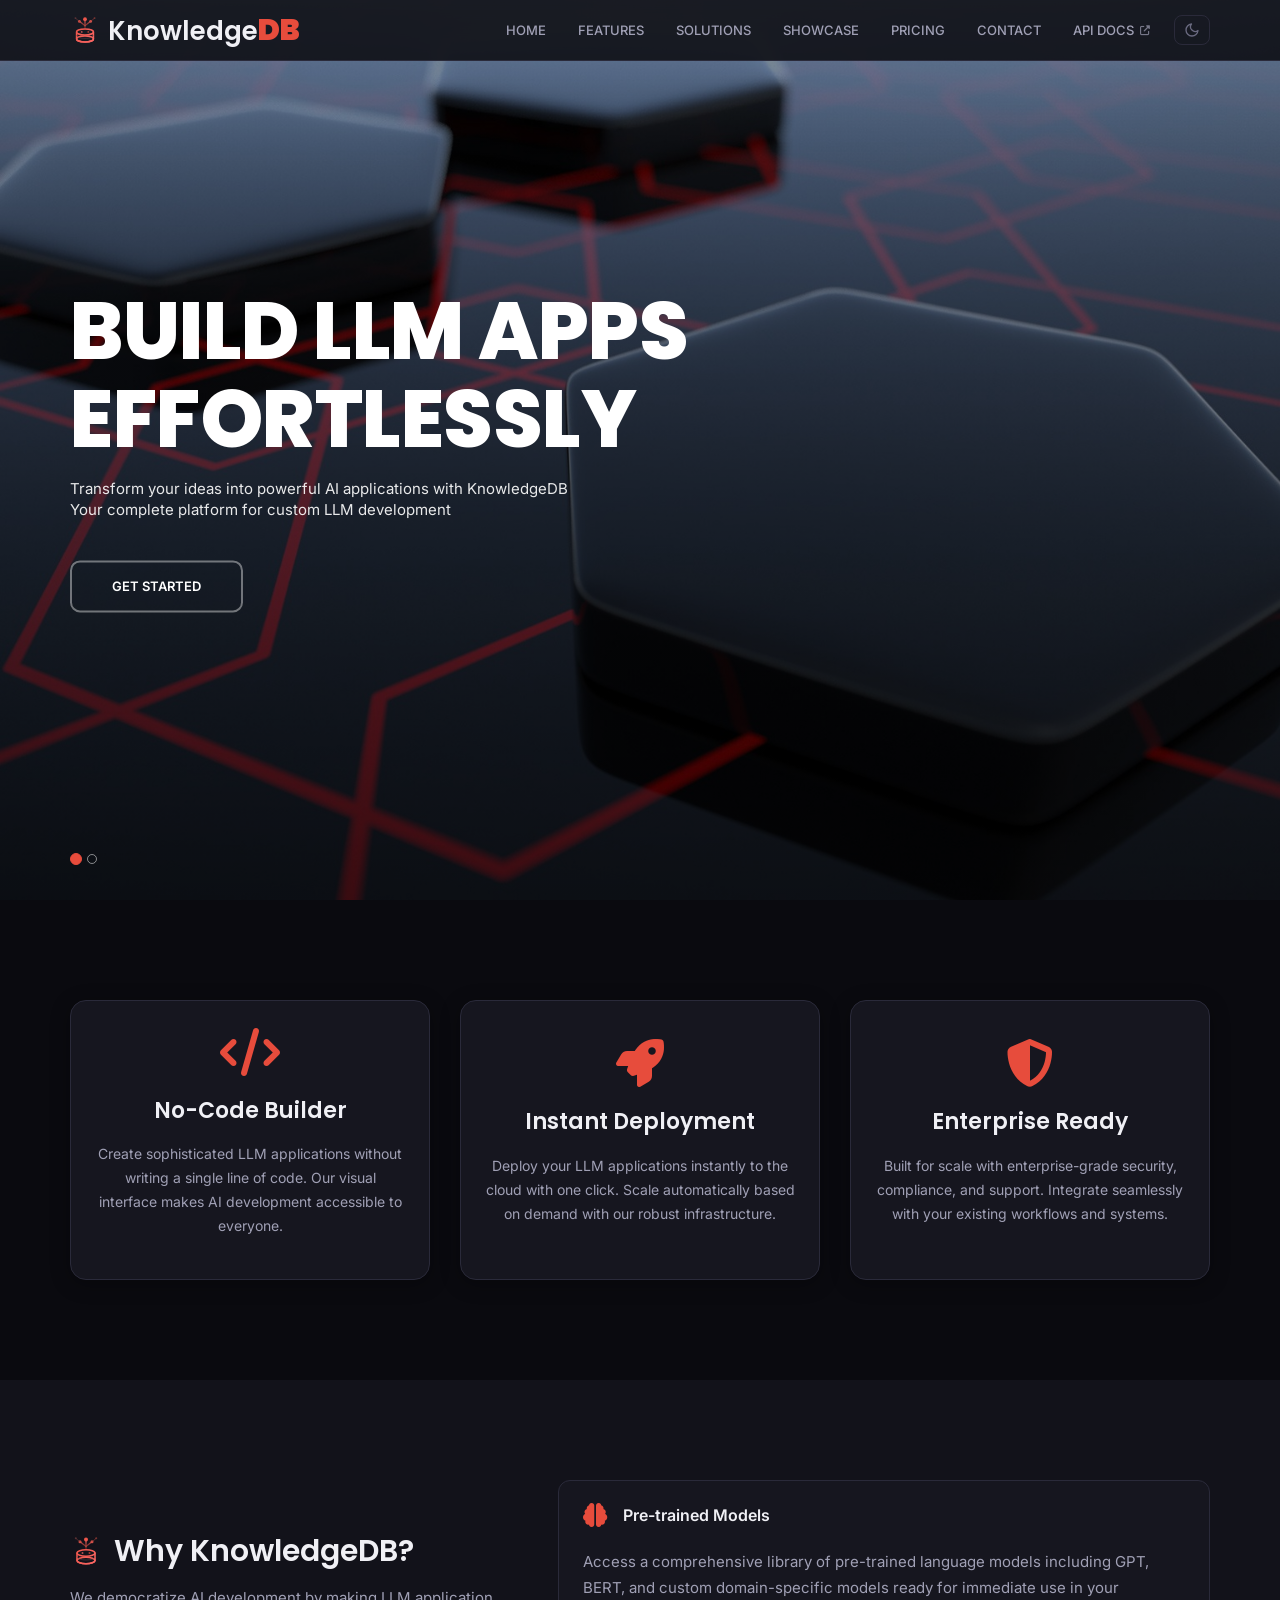
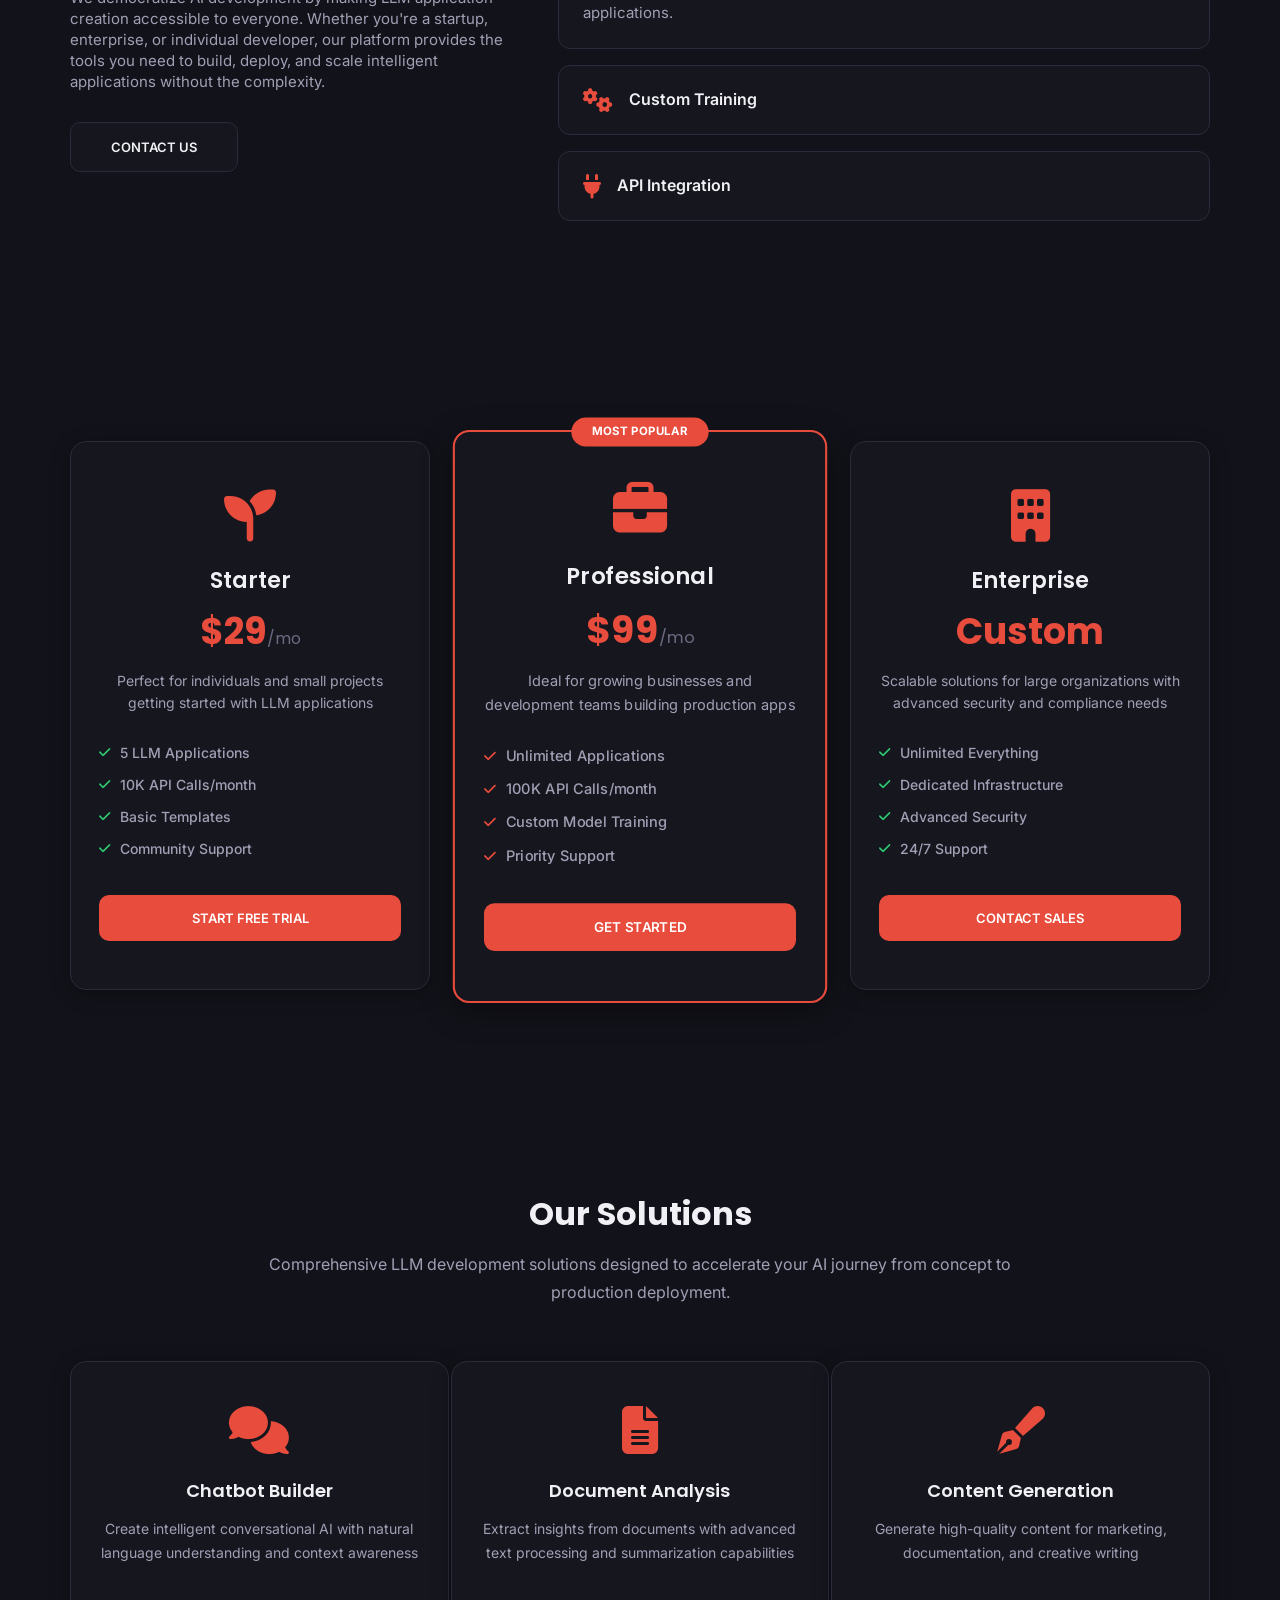
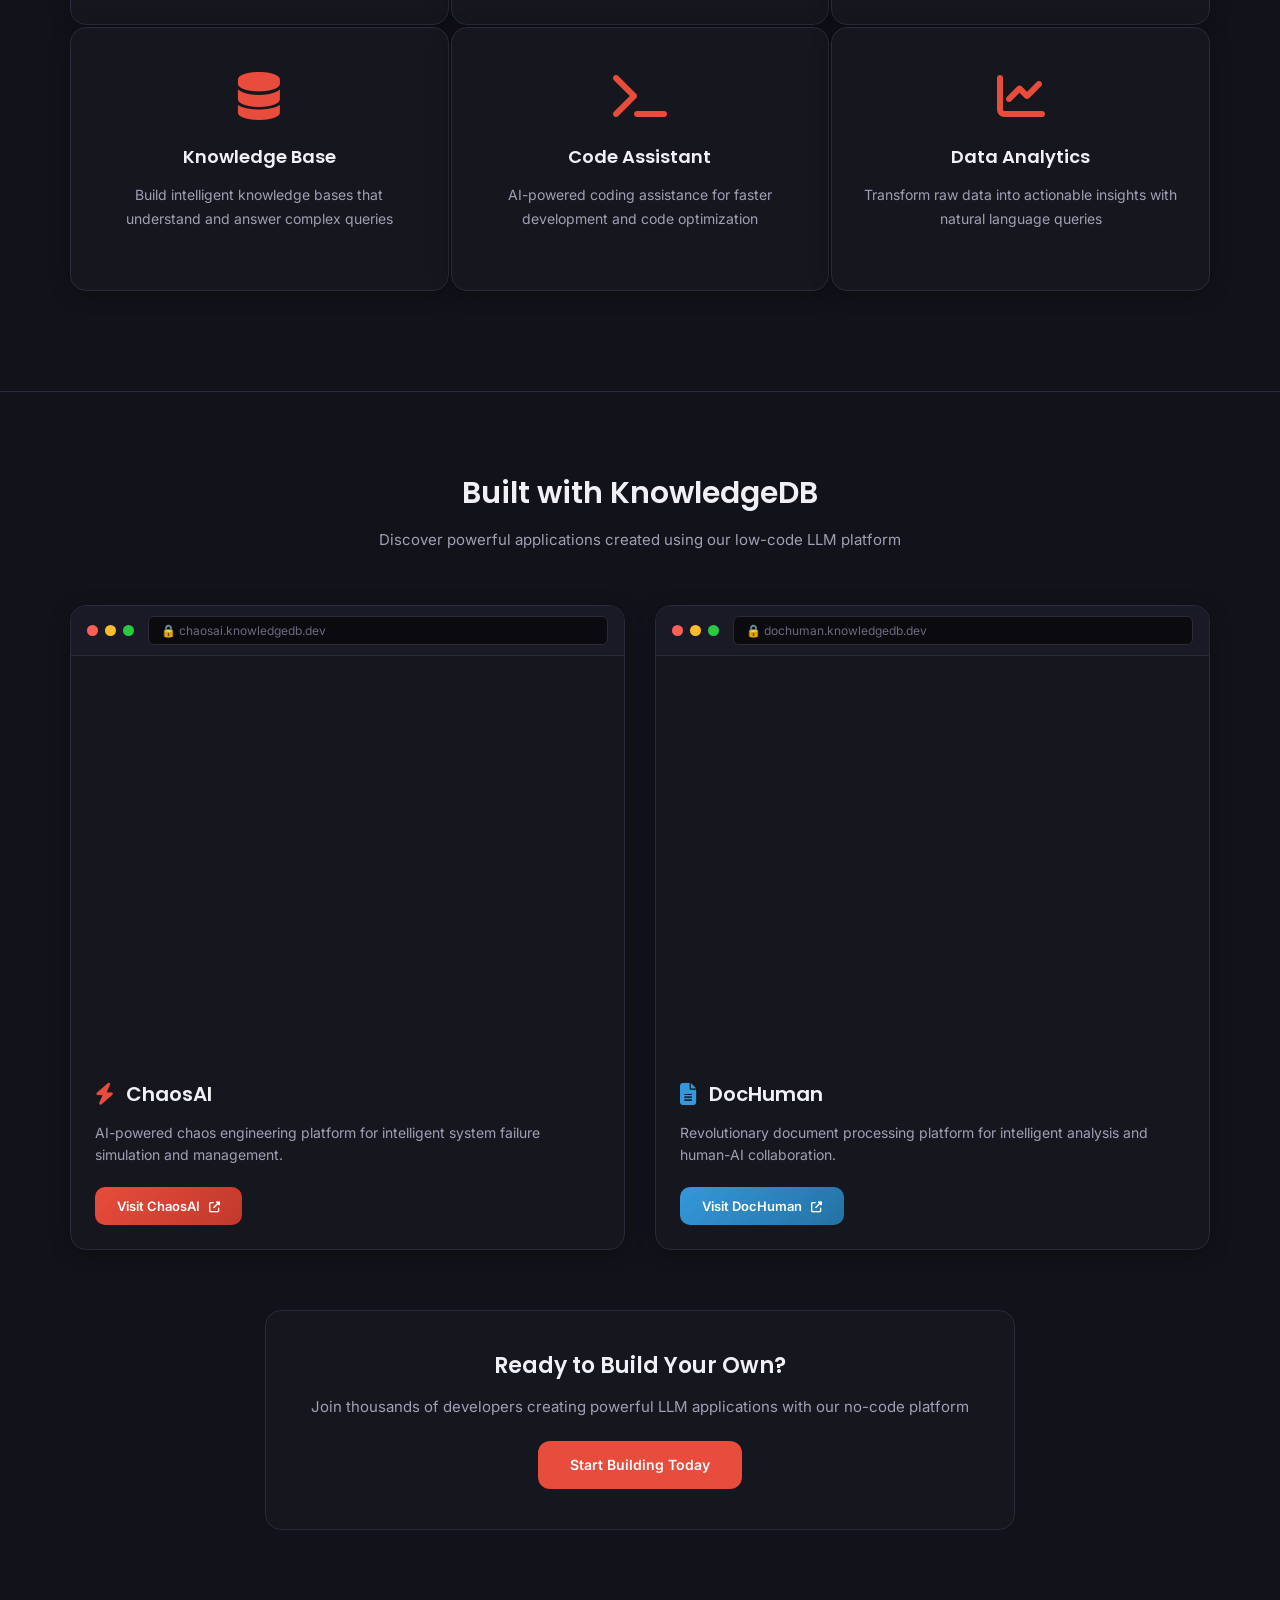
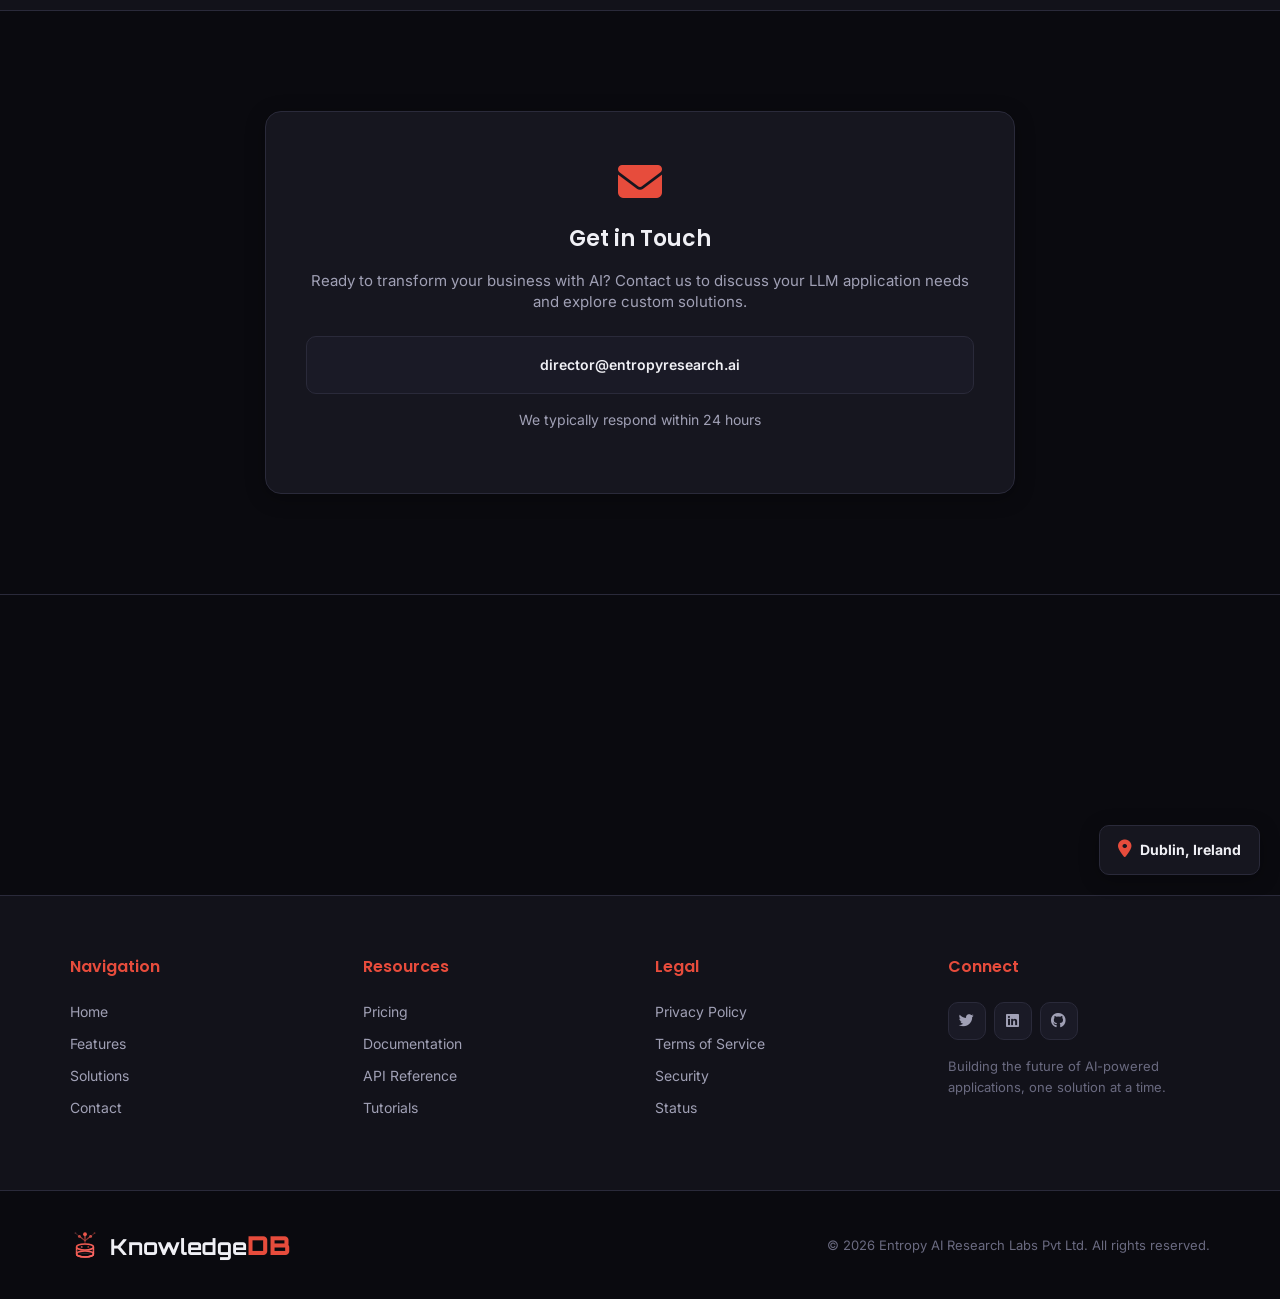
==== commit 6525e1d6: "terms and privacy" ====
--- a/index.html
+++ b/index.html
@@ -189,7 +189,7 @@
             <div class="row">
                 <div class="col-sm-3 sm-margin-b-30"><h4>Navigation</h4><a href="#body" class="footer-link">Home</a><a href="#about" class="footer-link">Features</a><a href="#services" class="footer-link">Solutions</a><a href="#contact" class="footer-link">Contact</a></div>
                 <div class="col-sm-3 sm-margin-b-30"><h4>Resources</h4><a href="#pricing" class="footer-link">Pricing</a><a href="api/index.html" target="_blank" class="footer-link">Documentation</a><a href="api/index.html" target="_blank" class="footer-link">API Reference</a><a href="#" class="footer-link">Tutorials</a></div>
-                <div class="col-sm-3 sm-margin-b-30"><h4>Legal</h4><a href="#" class="footer-link">Privacy Policy</a><a href="#" class="footer-link">Terms of Service</a><a href="#" class="footer-link">Security</a><a href="#" class="footer-link">Status</a></div>
+                <div class="col-sm-3 sm-margin-b-30"><h4>Legal</h4><a href="privacy.html" class="footer-link">Privacy Policy</a><a href="terms.html" class="footer-link">Terms of Service</a><a href="#" class="footer-link">Security</a><a href="#" class="footer-link">Status</a></div>
                 <div class="col-sm-3"><h4>Connect</h4><div style="margin-bottom:16px"><a href="#" class="social-icon"><i class="fab fa-twitter"></i></a><a href="#" class="social-icon"><i class="fab fa-linkedin"></i></a><a href="#" class="social-icon"><i class="fab fa-github"></i></a></div><p class="footer-tagline">Building the future of AI-powered applications, one solution at a time.</p></div>
             </div>
         </div>
